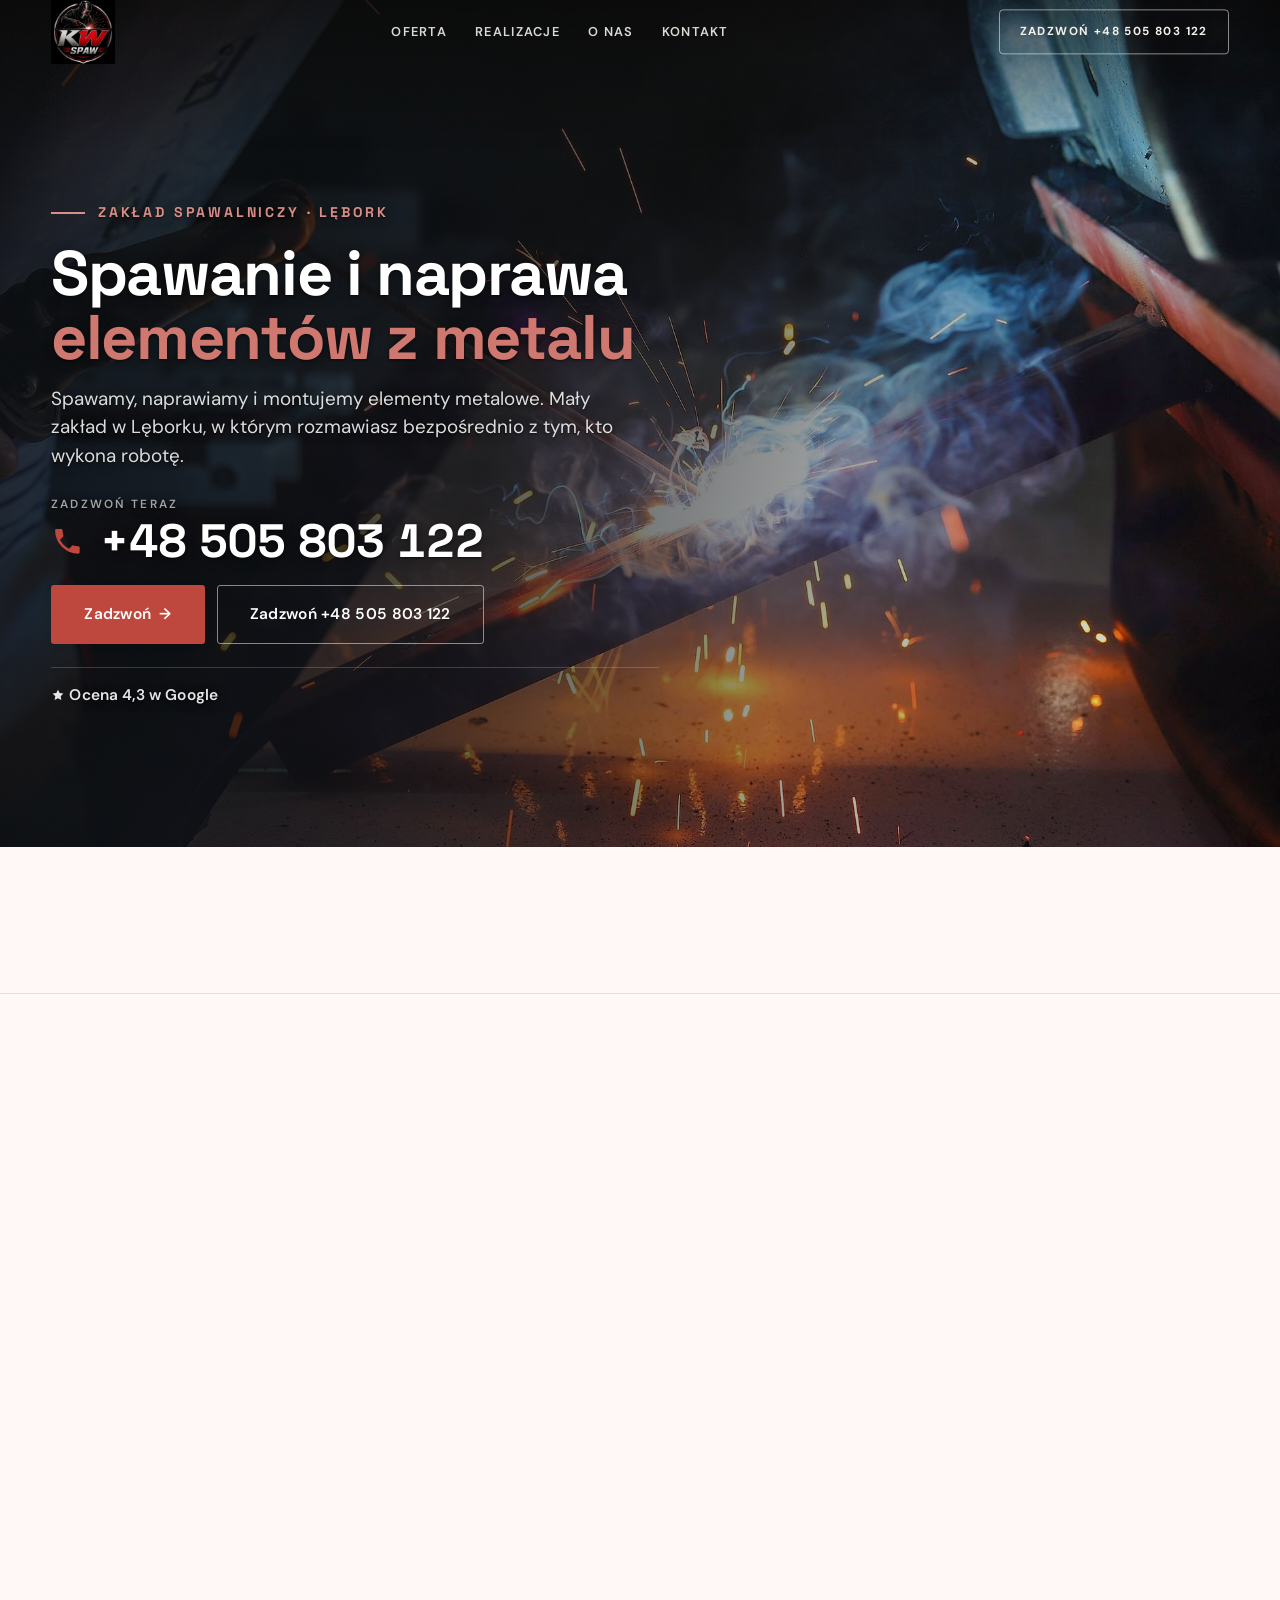
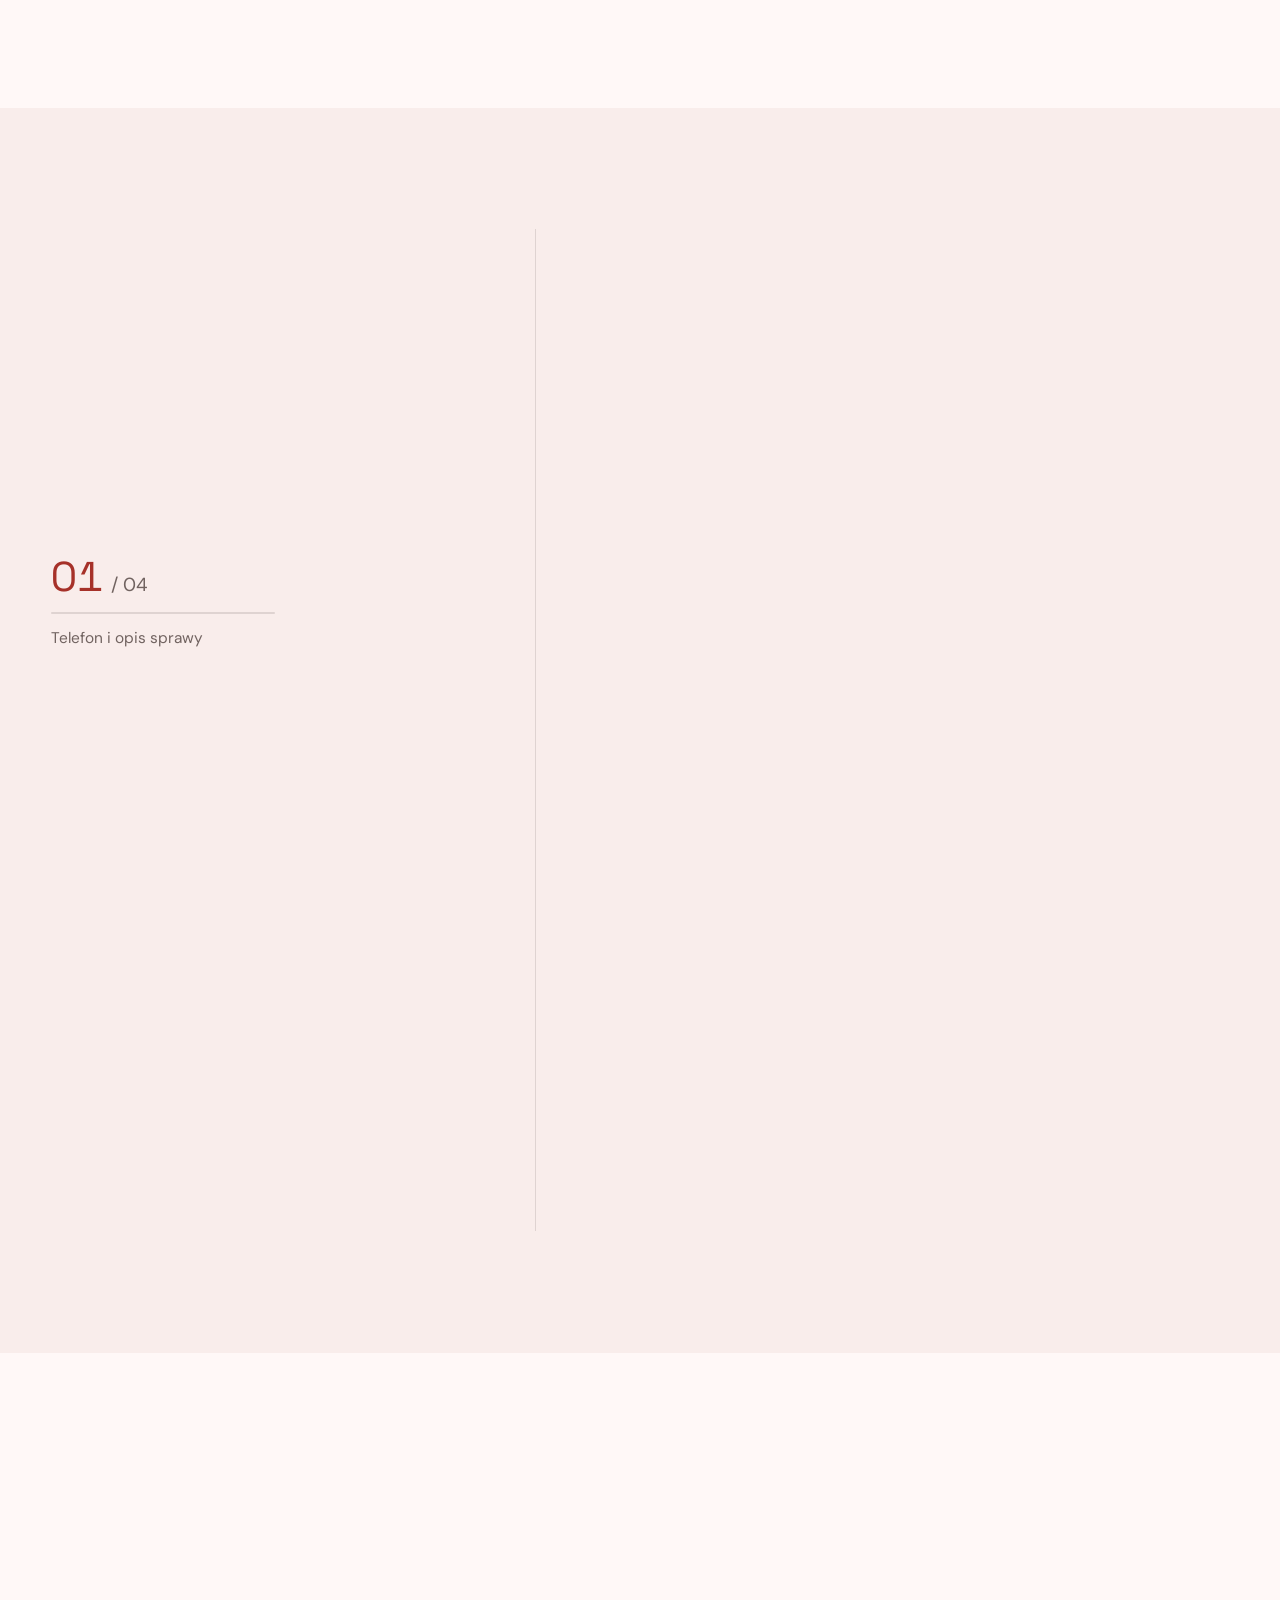
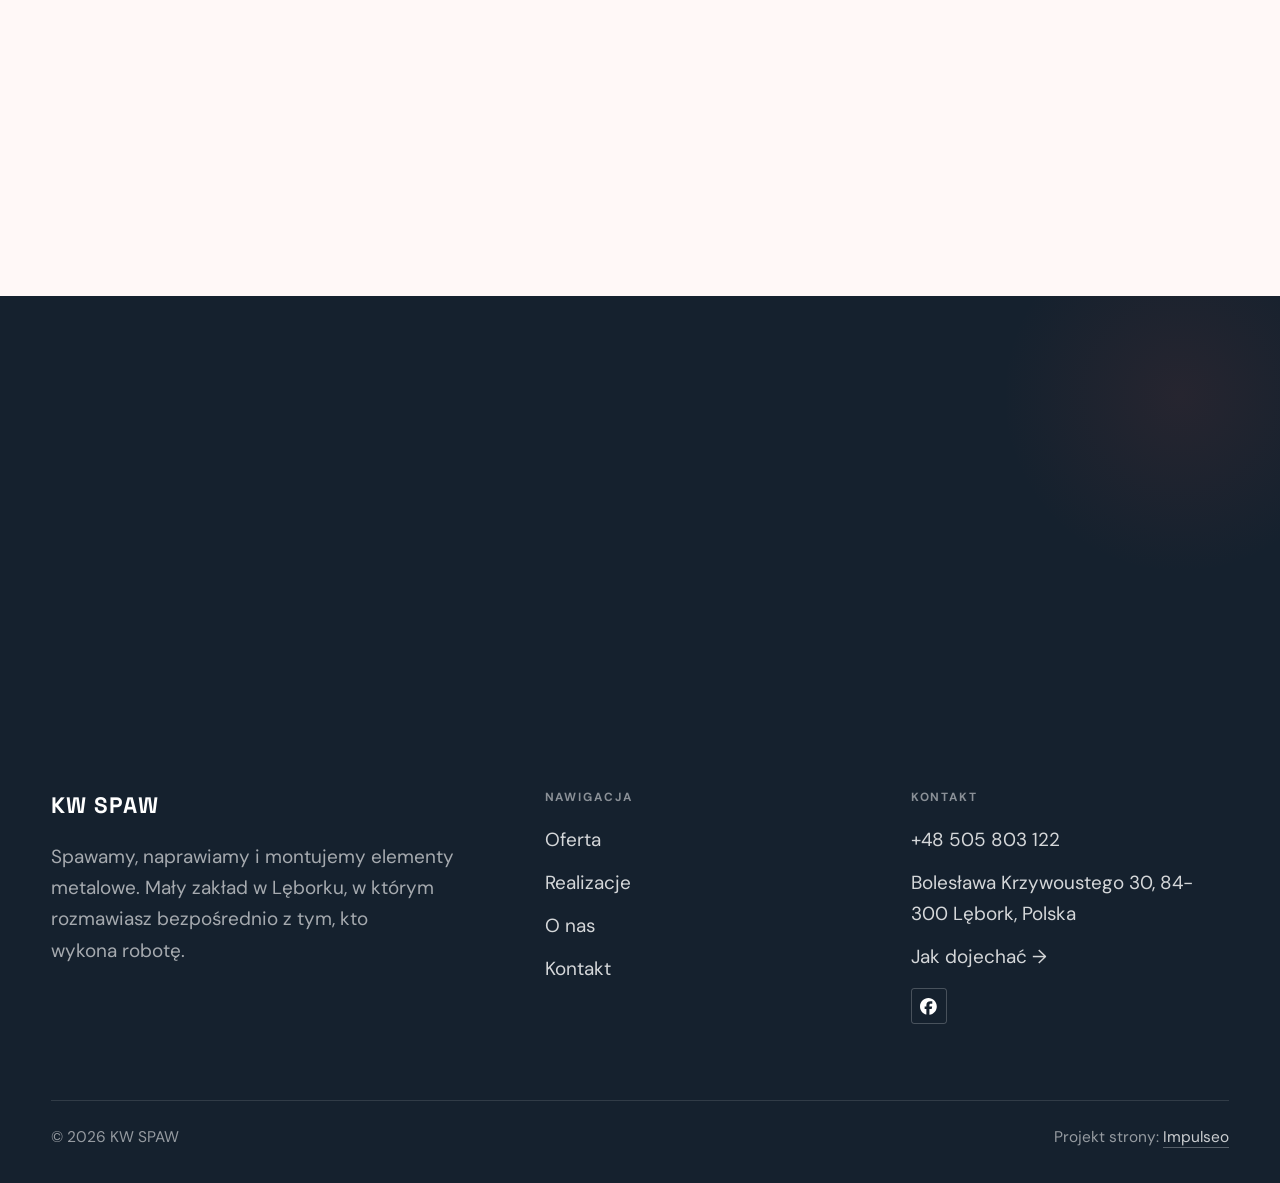
==== index.html @ d1f652b4 "Strona demo: kw-spaw" ====
<!DOCTYPE html>
<html lang="pl">
<head>
<meta charset="UTF-8">
<meta name="viewport" content="width=device-width, initial-scale=1.0">
<title>KW SPAW - Spawanie · Lębork</title>
<meta name="description" content="KW SPAW - zakład spawalniczy w Lęborku: spawanie, montaż i naprawa elementów metalowych. Zadzwoń i opisz, co trzeba zrobić.">
<link rel="canonical" href="https://kris20032.github.io/kw-spaw/">
<meta name="robots" content="noindex, nofollow">
<meta property="og:type" content="website">
<meta property="og:locale" content="pl_PL">
<meta property="og:site_name" content="KW SPAW">
<meta property="og:title" content="KW SPAW - Spawanie · Lębork">
<meta property="og:description" content="KW SPAW - zakład spawalniczy w Lęborku: spawanie, montaż i naprawa elementów metalowych. Zadzwoń i opisz, co trzeba zrobić.">
<meta property="og:url" content="https://kris20032.github.io/kw-spaw/">
<meta property="og:image" content="https://kris20032.github.io/kw-spaw/img/og.jpg">
<meta property="og:image:width" content="1200">
<meta property="og:image:height" content="630">
<meta name="twitter:card" content="summary_large_image">
<script type="application/ld+json">{"@context": "https://schema.org", "@type": "LocalBusiness", "name": "KW SPAW", "url": "https://kris20032.github.io/kw-spaw/", "telephone": "+48505803122", "image": "https://kris20032.github.io/kw-spaw/img/og.jpg", "areaServed": "Lębork", "sameAs": ["https://www.facebook.com/Kwspawlebork/"]}</script>
<link rel="preconnect" href="https://fonts.googleapis.com">
<link rel="preconnect" href="https://fonts.gstatic.com" crossorigin>
<link href="https://fonts.googleapis.com/css2?family=Space+Grotesk:wght@500;600;700&family=DM+Sans:opsz,wght@9..40,400;9..40,500;9..40,600&display=swap" rel="stylesheet">
<link rel="stylesheet" href="assets/styles.css?v=fa740ba2">
</head>
<body>

<header class="nav">
  <div class="wrap nav-inner">
    <a class="brand brand-has-logo" href="index.html"><img class="brand-logo" src="img/logo.jpg" alt="KW SPAW" width="720" height="720" decoding="async"></a>
    <nav class="nav-links">
      <a href="oferta.html">Oferta</a>
      <a href="realizacje.html">Realizacje</a>
      <a href="o-nas.html">O nas</a>
      <a href="kontakt.html">Kontakt</a>
      <a href="tel:+48505803122" class="btn btn-accent">Zadzwoń +48 505 803 122</a>
    </nav>
    <button class="nav-toggle" aria-label="Menu"><span></span><span></span><span></span></button>
  </div>
</header>

<main>
<section class="hero-fach">
  <img class="hf-photo" src="img/hero.jpg" fetchpriority="high" data-rotate="img/g1.jpg|img/g3.jpg" alt="KW SPAW" width="1880" height="1253">
  <div class="hf-panel">
    <div class="hf-inner">
      <span class="hf-kicker">Zakład spawalniczy · Lębork</span>
      <h1 class="hf-title">Spawanie i naprawa <em>elementów z metalu</em></h1>
      <p class="hf-lead">Spawamy, naprawiamy i montujemy elementy metalowe. Mały zakład w Lęborku, w którym rozmawiasz bezpośrednio z tym, kto wykona robotę.</p>
      <a class="hf-phone" href="tel:+48505803122"><span class="hf-phone-lab">Zadzwoń teraz</span><span class="hf-phone-num"><svg class="ico-tel" width="16" height="16" viewBox="0 0 24 24" fill="none" aria-hidden="true"><path d="M6.6 10.8a15.5 15.5 0 0 0 6.6 6.6l2.2-2.2a1 1 0 0 1 1-.24 11.4 11.4 0 0 0 3.6.58 1 1 0 0 1 1 1V20a1 1 0 0 1-1 1A17 17 0 0 1 3 4a1 1 0 0 1 1-1h3.5a1 1 0 0 1 1 1c0 1.25.2 2.46.58 3.6a1 1 0 0 1-.25 1l-2.23 2.2Z" fill="currentColor"/></svg> +48 505 803 122</span></a>
      <div class="hf-actions">
        <a href="kontakt.html" class="btn btn-accent">Zadzwoń <span class="arr">→</span></a>
        <a href="tel:+48505803122" class="btn btn-ghost hf-ghost">Zadzwoń +48 505 803 122</a>
      </div>
      <div class="hf-trust"><svg class="ico-star" width="14" height="14" viewBox="0 0 24 24" style="vertical-align:-2px" aria-hidden="true"><path d="M12 2.8l2.85 5.8 6.4.93-4.63 4.5 1.1 6.37L12 17.4l-5.72 3 1.1-6.37-4.63-4.5 6.4-.93L12 2.8Z" fill="currentColor"/></svg> Ocena 4,3 w Google</div>
    </div>
  </div>
</section>
<section class="opinie-mini" aria-label="Opinie klientów">
  <div class="wrap">
    <div class="om-row">
      <div class="om-item reveal"><blockquote>„Mały zakład spawalniczy to miejsce, w którym wykonuje się spawanie, montaż i naprawę elementów metalowych z…”</blockquote><span class="om-autor">Krzysztof Szozda</span></div>
      <div class="om-item reveal"><blockquote>„Mialam przyjemnosc korzystac z uslug wykonywanych przez Pana Kamila, praca wykonana w dokladnie w umowionym…”</blockquote><span class="om-autor">Nikola B</span></div>
      <div class="om-item reveal"><blockquote>„Rzetelne wykonanie usług w bardzo dobrych cenach .”</blockquote><span class="om-autor">Adam Hebel</span></div>
    </div>
  </div>
</section>
<section class="gateways-band">
  <div class="wrap">
    <div class="gateways">
      <a href="oferta.html" class="gateway reveal"><img src="img/g2.jpg" alt="Spawanie" loading="lazy" width="1600" height="900" decoding="async"><span class="g-ttl">Spawanie</span></a>
      <a href="oferta.html" class="gateway reveal"><img src="img/g4.jpg" alt="Naprawy" loading="lazy" width="1562" height="1028" decoding="async"><span class="g-ttl">Naprawy</span></a>
      <a href="oferta.html" class="gateway reveal"><img src="img/g5.jpg" alt="Bramy i furtki" loading="lazy" width="1600" height="1066" decoding="async"><span class="g-ttl">Bramy i furtki</span></a>
    </div>
  </div>
</section>
<section class="proces proces-os fachowcy">
  <div class="wrap proc-grid">
    <div class="proc-side">
      <div class="head reveal">
        <span class="eyebrow">Jak pracujemy</span>
        <h2>Wiesz, na czym stoisz - na każdym etapie</h2>
        <p>Od pierwszego telefonu do odbioru roboty - krok po kroku.</p>
      </div>
      <div class="proc-count" aria-hidden="true"><span class="pc-cur">01</span><span class="pc-all">/ 04</span></div>
      <div class="proc-bar" aria-hidden="true"><i></i></div>
      <p class="proc-now" aria-hidden="true">Telefon i opis sprawy</p>
    </div>
    <ol class="proces-line">
      <li class="reveal"><span class="pno">01</span><h3>Telefon i opis sprawy</h3><p>Mówisz, co trzeba zrobić, a jeśli możesz, wysyłasz zdjęcie na WhatsAppie.</p></li>
      <li class="reveal"><span class="pno">02</span><h3>Cena i termin</h3><p>Ustalamy zakres, cenę i dzień wykonania.</p></li>
      <li class="reveal"><span class="pno">03</span><h3>Spawanie</h3><p>Robimy pracę w warsztacie albo na miejscu, zależnie od elementu.</p></li>
      <li class="reveal"><span class="pno">04</span><h3>Odbiór</h3><p>Razem oglądamy spoiny i sprawdzamy, czy wszystko trzyma.</p></li>
    </ol>
  </div>
</section>
<section>
  <div class="wrap">
    <div class="head reveal">
      <span class="eyebrow">Realizacje</span>
      <h2>Galeria</h2>
      <p>Kilka ujęć z pracy przy spawaniu i obróbce metalu.</p>
    </div>
    <div class="gallery">
      <div class="tile t-two3 reveal"><img src="img/g6.jpg" alt="KW SPAW" loading="lazy" width="1520" height="966" decoding="async"></div>
      <div class="tile t-third reveal"><img src="img/g7.jpg" alt="KW SPAW" loading="lazy" width="1600" height="1066" decoding="async"></div>
      <div class="tile t-third reveal"><img src="img/g8.jpg" alt="KW SPAW" loading="lazy" width="1600" height="1066" decoding="async"></div>
      <div class="tile t-third reveal"><img src="img/g9.jpg" alt="KW SPAW" loading="lazy" width="1510" height="952" decoding="async"></div>
      <div class="tile t-third reveal"><img src="img/g10.jpg" alt="KW SPAW" loading="lazy" width="1600" height="1066" decoding="async"></div>
    </div>
    <div style="margin-top:var(--space-7)" class="reveal"><a href="realizacje.html" class="btn btn-accent">Pełna galeria <span class="arr">→</span></a></div>
  </div>
</section>
<section class="fach-uslugi">
  <div class="wrap">
    <div class="head reveal">
      <span class="eyebrow">Co robimy</span>
      <h2>Zakres prac</h2>
      <p>Najczęstsze zlecenia. Przy każdym piszę, co wchodzi w zakres.</p>
    </div>
    <ul class="fu-list">
      <li class="fu-row reveal"><div class="fu-name">Spawanie</div><div class="fu-desc">Łączenie i dospawanie elementów stalowych, w warsztacie albo u klienta.</div><a class="fu-cta" href="kontakt.html">Wycena <span class="arr">→</span></a></li>
      <li class="fu-row reveal"><div class="fu-name">Naprawy</div><div class="fu-desc">Pęknięte, ułamane albo zużyte części metalowe, które da się jeszcze uratować.</div><a class="fu-cta" href="kontakt.html">Wycena <span class="arr">→</span></a></li>
      <li class="fu-row reveal"><div class="fu-name">Bramy i furtki</div><div class="fu-desc">Naprawa zawiasów, ram i zamknięć bram oraz furtek.</div><a class="fu-cta" href="kontakt.html">Wycena <span class="arr">→</span></a></li>
      <li class="fu-row reveal"><div class="fu-name">Balustrady i poręcze</div><div class="fu-desc">Spawanie i poprawki balustrad, poręczy i podobnych elementów.</div><a class="fu-cta" href="kontakt.html">Wycena <span class="arr">→</span></a></li>
      <li class="fu-row reveal"><div class="fu-name">Elementy na wymiar</div><div class="fu-desc">Proste konstrukcje i wsporniki wykonane pod konkretne miejsce.</div><a class="fu-cta" href="kontakt.html">Wycena <span class="arr">→</span></a></li>
      <li class="fu-row reveal"><div class="fu-name">Montaż</div><div class="fu-desc">Osadzenie i zamocowanie gotowego elementu tam, gdzie ma pracować.</div><a class="fu-cta" href="kontakt.html">Wycena <span class="arr">→</span></a></li>
    </ul>
    <div style="margin-top:var(--space-7)" class="reveal"><a href="oferta.html" class="btn btn-ghost">Pełna oferta <span class="arr">→</span></a></div>
  </div>
</section>
<section class="stopklatka" aria-hidden="true">
  <div class="stk-bg" style="background-image:url(img/g11.jpg)"></div>
</section>
<section class="opinie">
  <div class="wrap">
    <div class="head center reveal">
      <span class="eyebrow">Opinie</span>
      <h2>Co mówią klienci</h2>
    </div>
    <p class="op-meta reveal"><span class="g-badge"><svg class="gb-ico" viewBox="0 0 24 24" width="18" height="18" aria-hidden="true"><path fill="#4285F4" d="M22.56 12.25c0-.78-.07-1.53-.2-2.25H12v4.26h5.92c-.26 1.37-1.04 2.53-2.21 3.31v2.77h3.57c2.08-1.92 3.28-4.74 3.28-8.09z"/><path fill="#34A853" d="M12 23c2.97 0 5.46-.98 7.28-2.66l-3.57-2.77c-.98.66-2.23 1.06-3.71 1.06-2.86 0-5.29-1.93-6.16-4.53H2.18v2.84C3.99 20.53 7.7 23 12 23z"/><path fill="#FBBC05" d="M5.84 14.09c-.22-.66-.35-1.36-.35-2.09s.13-1.43.35-2.09V7.07H2.18C1.43 8.55 1 10.22 1 12s.43 3.45 1.18 4.93l2.85-2.22.81-.62z"/><path fill="#EA4335" d="M12 5.38c1.62 0 3.06.56 4.21 1.64l3.15-3.15C17.45 2.09 14.97 1 12 1 7.7 1 3.99 3.47 2.18 7.07l3.66 2.84c.87-2.6 3.3-4.53 6.16-4.53z"/></svg><b class="gb-ocena">4,3</b><svg class="gb-stars" viewBox="0 0 90 18" width="74" height="14.8" aria-hidden="true"><g fill="currentColor" opacity=".26"><path transform="translate(0,0)" d="M9 1.6l2.2 4.46 4.92.72-3.56 3.47.84 4.9L9 12.74l-4.4 2.31.84-4.9L1.88 6.68l4.92-.72L9 1.6Z"/><path transform="translate(18,0)" d="M9 1.6l2.2 4.46 4.92.72-3.56 3.47.84 4.9L9 12.74l-4.4 2.31.84-4.9L1.88 6.68l4.92-.72L9 1.6Z"/><path transform="translate(36,0)" d="M9 1.6l2.2 4.46 4.92.72-3.56 3.47.84 4.9L9 12.74l-4.4 2.31.84-4.9L1.88 6.68l4.92-.72L9 1.6Z"/><path transform="translate(54,0)" d="M9 1.6l2.2 4.46 4.92.72-3.56 3.47.84 4.9L9 12.74l-4.4 2.31.84-4.9L1.88 6.68l4.92-.72L9 1.6Z"/><path transform="translate(72,0)" d="M9 1.6l2.2 4.46 4.92.72-3.56 3.47.84 4.9L9 12.74l-4.4 2.31.84-4.9L1.88 6.68l4.92-.72L9 1.6Z"/></g><clipPath id="gs860"><rect x="0" y="0" width="77.4" height="18"/></clipPath><g fill="#FBBC04" clip-path="url(#gs860)"><path transform="translate(0,0)" d="M9 1.6l2.2 4.46 4.92.72-3.56 3.47.84 4.9L9 12.74l-4.4 2.31.84-4.9L1.88 6.68l4.92-.72L9 1.6Z"/><path transform="translate(18,0)" d="M9 1.6l2.2 4.46 4.92.72-3.56 3.47.84 4.9L9 12.74l-4.4 2.31.84-4.9L1.88 6.68l4.92-.72L9 1.6Z"/><path transform="translate(36,0)" d="M9 1.6l2.2 4.46 4.92.72-3.56 3.47.84 4.9L9 12.74l-4.4 2.31.84-4.9L1.88 6.68l4.92-.72L9 1.6Z"/><path transform="translate(54,0)" d="M9 1.6l2.2 4.46 4.92.72-3.56 3.47.84 4.9L9 12.74l-4.4 2.31.84-4.9L1.88 6.68l4.92-.72L9 1.6Z"/><path transform="translate(72,0)" d="M9 1.6l2.2 4.46 4.92.72-3.56 3.47.84 4.9L9 12.74l-4.4 2.31.84-4.9L1.88 6.68l4.92-.72L9 1.6Z"/></g></svg><span class="gb-txt">w Google</span></span></p>
    <p class="op-meta reveal"><a class="op-google" href="https://maps.google.com/?cid=9611286342725829047&amp;g_mp=CiVnb29nbGUubWFwcy5wbGFjZXMudjEuUGxhY2VzLkdldFBsYWNlEAIYBCAA" target="_blank" rel="noopener"><svg class="op-g-ico" viewBox="0 0 24 24" width="17" height="17" aria-hidden="true"><path fill="#4285F4" d="M22.56 12.25c0-.78-.07-1.53-.2-2.25H12v4.26h5.92c-.26 1.37-1.04 2.53-2.21 3.31v2.77h3.57c2.08-1.92 3.28-4.74 3.28-8.09z"/><path fill="#34A853" d="M12 23c2.97 0 5.46-.98 7.28-2.66l-3.57-2.77c-.98.66-2.23 1.06-3.71 1.06-2.86 0-5.29-1.93-6.16-4.53H2.18v2.84C3.99 20.53 7.7 23 12 23z"/><path fill="#FBBC05" d="M5.84 14.09c-.22-.66-.35-1.36-.35-2.09s.13-1.43.35-2.09V7.07H2.18C1.43 8.55 1 10.22 1 12s.43 3.45 1.18 4.93l2.85-2.22.81-.62z"/><path fill="#EA4335" d="M12 5.38c1.62 0 3.06.56 4.21 1.64l3.15-3.15C17.45 2.09 14.97 1 12 1 7.7 1 3.99 3.47 2.18 7.07l3.66 2.84c.87-2.6 3.3-4.53 6.16-4.53z"/></svg><span>Zobacz opinie w Google</span><span class="arr">→</span></a></p>
    <div class="opinie-grid">
      <figure class="op-card reveal"><span class="op-star"><svg class="ico-star" width="14" height="14" viewBox="0 0 24 24" style="vertical-align:-2px" aria-hidden="true"><path d="M12 2.8l2.85 5.8 6.4.93-4.63 4.5 1.1 6.37L12 17.4l-5.72 3 1.1-6.37-4.63-4.5 6.4-.93L12 2.8Z" fill="currentColor"/></svg><svg class="ico-star" width="14" height="14" viewBox="0 0 24 24" style="vertical-align:-2px" aria-hidden="true"><path d="M12 2.8l2.85 5.8 6.4.93-4.63 4.5 1.1 6.37L12 17.4l-5.72 3 1.1-6.37-4.63-4.5 6.4-.93L12 2.8Z" fill="currentColor"/></svg><svg class="ico-star" width="14" height="14" viewBox="0 0 24 24" style="vertical-align:-2px" aria-hidden="true"><path d="M12 2.8l2.85 5.8 6.4.93-4.63 4.5 1.1 6.37L12 17.4l-5.72 3 1.1-6.37-4.63-4.5 6.4-.93L12 2.8Z" fill="currentColor"/></svg><svg class="ico-star" width="14" height="14" viewBox="0 0 24 24" style="vertical-align:-2px" aria-hidden="true"><path d="M12 2.8l2.85 5.8 6.4.93-4.63 4.5 1.1 6.37L12 17.4l-5.72 3 1.1-6.37-4.63-4.5 6.4-.93L12 2.8Z" fill="currentColor"/></svg><svg class="ico-star" width="14" height="14" viewBox="0 0 24 24" style="vertical-align:-2px" aria-hidden="true"><path d="M12 2.8l2.85 5.8 6.4.93-4.63 4.5 1.1 6.37L12 17.4l-5.72 3 1.1-6.37-4.63-4.5 6.4-.93L12 2.8Z" fill="currentColor"/></svg></span><blockquote>Mały zakład spawalniczy to miejsce, w którym wykonuje się spawanie, montaż i naprawę elementów metalowych z dużą dokładnością oraz dbałością o jakość wykonania.</blockquote><span class="op-autor">Krzysztof Szozda</span></figure>
      <figure class="op-card reveal"><span class="op-star"><svg class="ico-star" width="14" height="14" viewBox="0 0 24 24" style="vertical-align:-2px" aria-hidden="true"><path d="M12 2.8l2.85 5.8 6.4.93-4.63 4.5 1.1 6.37L12 17.4l-5.72 3 1.1-6.37-4.63-4.5 6.4-.93L12 2.8Z" fill="currentColor"/></svg><svg class="ico-star" width="14" height="14" viewBox="0 0 24 24" style="vertical-align:-2px" aria-hidden="true"><path d="M12 2.8l2.85 5.8 6.4.93-4.63 4.5 1.1 6.37L12 17.4l-5.72 3 1.1-6.37-4.63-4.5 6.4-.93L12 2.8Z" fill="currentColor"/></svg><svg class="ico-star" width="14" height="14" viewBox="0 0 24 24" style="vertical-align:-2px" aria-hidden="true"><path d="M12 2.8l2.85 5.8 6.4.93-4.63 4.5 1.1 6.37L12 17.4l-5.72 3 1.1-6.37-4.63-4.5 6.4-.93L12 2.8Z" fill="currentColor"/></svg><svg class="ico-star" width="14" height="14" viewBox="0 0 24 24" style="vertical-align:-2px" aria-hidden="true"><path d="M12 2.8l2.85 5.8 6.4.93-4.63 4.5 1.1 6.37L12 17.4l-5.72 3 1.1-6.37-4.63-4.5 6.4-.93L12 2.8Z" fill="currentColor"/></svg><svg class="ico-star" width="14" height="14" viewBox="0 0 24 24" style="vertical-align:-2px" aria-hidden="true"><path d="M12 2.8l2.85 5.8 6.4.93-4.63 4.5 1.1 6.37L12 17.4l-5.72 3 1.1-6.37-4.63-4.5 6.4-.93L12 2.8Z" fill="currentColor"/></svg></span><blockquote>Mialam przyjemnosc korzystac z uslug wykonywanych przez Pana Kamila, praca wykonana w dokladnie w umowionym terminie, z czystym sumieniem-polecam kazdemu :)</blockquote><span class="op-autor">Nikola B</span></figure>
      <figure class="op-card reveal"><span class="op-star"><svg class="ico-star" width="14" height="14" viewBox="0 0 24 24" style="vertical-align:-2px" aria-hidden="true"><path d="M12 2.8l2.85 5.8 6.4.93-4.63 4.5 1.1 6.37L12 17.4l-5.72 3 1.1-6.37-4.63-4.5 6.4-.93L12 2.8Z" fill="currentColor"/></svg><svg class="ico-star" width="14" height="14" viewBox="0 0 24 24" style="vertical-align:-2px" aria-hidden="true"><path d="M12 2.8l2.85 5.8 6.4.93-4.63 4.5 1.1 6.37L12 17.4l-5.72 3 1.1-6.37-4.63-4.5 6.4-.93L12 2.8Z" fill="currentColor"/></svg><svg class="ico-star" width="14" height="14" viewBox="0 0 24 24" style="vertical-align:-2px" aria-hidden="true"><path d="M12 2.8l2.85 5.8 6.4.93-4.63 4.5 1.1 6.37L12 17.4l-5.72 3 1.1-6.37-4.63-4.5 6.4-.93L12 2.8Z" fill="currentColor"/></svg><svg class="ico-star" width="14" height="14" viewBox="0 0 24 24" style="vertical-align:-2px" aria-hidden="true"><path d="M12 2.8l2.85 5.8 6.4.93-4.63 4.5 1.1 6.37L12 17.4l-5.72 3 1.1-6.37-4.63-4.5 6.4-.93L12 2.8Z" fill="currentColor"/></svg><svg class="ico-star" width="14" height="14" viewBox="0 0 24 24" style="vertical-align:-2px" aria-hidden="true"><path d="M12 2.8l2.85 5.8 6.4.93-4.63 4.5 1.1 6.37L12 17.4l-5.72 3 1.1-6.37-4.63-4.5 6.4-.93L12 2.8Z" fill="currentColor"/></svg></span><blockquote>Rzetelne wykonanie usług w bardzo dobrych cenach . Szybka realizacja zleceń</blockquote><span class="op-autor">Adam Hebel</span></figure>
    </div>
  </div>
</section>
<section class="cta">
  <div class="wrap">
    <div class="reveal">
      <span class="eyebrow">Współpraca</span>
      <h2>Potrzebujesz fachowca? Wycenimy za darmo.</h2>
      <p>Jeden telefon i przyjedziemy zobaczyć zakres. Wycena nic nie kosztuje.</p>
    </div>
    <div class="cta-actions reveal">
      <a href="kontakt.html" class="btn btn-light">Zadzwoń <span class="arr">→</span></a>
      <a href="tel:+48505803122" class="btn btn-ghost btn-ghost-cta">+48 505 803 122</a>
    </div>
  </div>
</section>
</main>

<footer>
  <div class="wrap">
    <div class="foot-grid">
      <div class="foot-brand">
        <div class="name">KW SPAW</div>
        <p>Spawamy, naprawiamy i montujemy elementy metalowe. Mały zakład w Lęborku, w którym rozmawiasz bezpośrednio z tym, kto wykona robotę.</p>
      </div>
      <div class="foot-col">
        <h4>Nawigacja</h4>
        <a href="oferta.html">Oferta</a>
        <a href="realizacje.html">Realizacje</a>
        <a href="o-nas.html">O nas</a>
        <a href="kontakt.html">Kontakt</a>
      </div>
      <div class="foot-col">
        <h4>Kontakt</h4>
        <a href="tel:+48505803122">+48 505 803 122</a>
        <p>Bolesława Krzywoustego 30, 84-300 Lębork, Polska</p>
        <a href="https://maps.google.com/?cid=9611286342725829047&g_mp=CiVnb29nbGUubWFwcy5wbGFjZXMudjEuUGxhY2VzLkdldFBsYWNlEAIYBCAA" target="_blank" rel="noopener">Jak dojechać →</a>
      <div class="foot-soc">
        <a class="soc" href="https://www.facebook.com/Kwspawlebork/" target="_blank" rel="noopener" aria-label="Facebook - KW SPAW"><svg viewBox="0 0 24 24" aria-hidden="true" focusable="false"><path d="M9.101 23.691v-7.98H6.627v-3.667h2.474v-1.58c0-4.085 1.848-5.978 5.858-5.978.401 0 .955.042 1.468.103a8.68 8.68 0 0 1 1.141.195v3.325a8.623 8.623 0 0 0-.653-.036 26.805 26.805 0 0 0-.733-.009c-.707 0-1.259.096-1.675.309a1.686 1.686 0 0 0-.679.622c-.258.42-.374.995-.374 1.752v1.297h3.919l-.386 2.103-.287 1.564h-3.246v8.245C19.396 23.238 24 18.179 24 12.044c0-6.627-5.373-12-12-12s-12 5.373-12 12c0 5.628 3.874 10.35 9.101 11.647Z" fill="currentColor"/></svg></a>
      </div>
      </div>
    </div>
    <div class="foot-bot">
      <span>© 2026 KW SPAW</span>
      <span>Projekt strony: <a class="foot-credit" href="https://impulseo.pl" target="_blank" rel="noopener">Impulseo</a></span>
    </div>
  </div>
</footer>
<div class="sticky-call"><a class="sc-call" href="tel:+48505803122"><svg class="ico-tel" width="16" height="16" viewBox="0 0 24 24" fill="none" aria-hidden="true"><path d="M6.6 10.8a15.5 15.5 0 0 0 6.6 6.6l2.2-2.2a1 1 0 0 1 1-.24 11.4 11.4 0 0 0 3.6.58 1 1 0 0 1 1 1V20a1 1 0 0 1-1 1A17 17 0 0 1 3 4a1 1 0 0 1 1-1h3.5a1 1 0 0 1 1 1c0 1.25.2 2.46.58 3.6a1 1 0 0 1-.25 1l-2.23 2.2Z" fill="currentColor"/></svg> Zadzwoń</a><a class="sc-quote" href="kontakt.html">Zadzwoń</a></div>
<div class="demo-wazne" data-do="2026-11-25" data-cykl="3" hidden><svg class="dw-ico" width="13" height="13" viewBox="0 0 24 24" fill="none" aria-hidden="true"><circle cx="12" cy="12" r="8.6" stroke="currentColor" stroke-width="1.8"/><path d="M12 7.2V12l3.3 2" stroke="currentColor" stroke-width="1.8" stroke-linecap="round"/></svg><span class="dw-txt"></span></div>

<script src="assets/main.js"></script>
</body>
</html>
---- assets/styles.css ----
/* ============================================================
   STOLBASZ — premium, architektoniczny B2B fit-out
   Jasna paleta, zero brązu. System wg premium-web-craft.
   Projekt strony: Impulseo (impulseo.pl)
   ============================================================ */

:root{
  /* PALETA — jasna, architektoniczna, chłodna */
  --paper:#F4F6F8;          /* główne tło */
  --paper-2:#E7EBEF;        /* sekcje alternatywne (chłodny jasny szary) */
  --paper-3:#E7EBEF;        /* delikatne wypełnienia */
  --ink:#15212E;            /* tekst główny — chłodny grafit */
  --ink-soft:#243443;       /* nagłówki drugorzędne */
  --muted:#6B7785;          /* tekst poboczny */
  --line:rgba(21,33,46,.12);/* hairline */
  --accent:#E8A317;         /* stonowany petrol-slate — jedyny akcent */
  --accent-d:#C9870C;
  --accent-soft:rgba(232,163,23,.10);
  --dark:#15212E;           /* sekcje ciemne (stopka/CTA) */

  /* HOVER ZDJĘĆ — JEDEN standard dla całego silnika (decyzja K. 04.08.2026, artefakt z wariantami).
     AKTUALNE (K.+Szymon 09.08.2026, wybór z artefaktu 6 wariantów): zoom 1.05 przy 1.4s -
     przy tak długim czasie mocniejszy kadr NIE skacze, tylko „oddycha". Poprzedni standard
     (1.02 / .55s z 04.08) odbierany jako dynamiczny i szybki.
     Spoczynek lekko przygaszony, ale TYLKO tam, gdzie jest mysz (@media hover:hover) —
     na telefonie zdjęcia zostają w pełnej jasności. */
  --img-zoom:1.05;                   /* K.+Szymon 09.08: wariant F z artefaktu porównawczego */
  --img-rest:brightness(.95) saturate(.99);
  --img-hot:brightness(1.06) saturate(1.05);
  --img-dur:1.4s;                    /* K.+Szymon 09.08 (wariant F): powoli = elegancko */
  --img-ease:cubic-bezier(.16,.84,.44,1);  /* miękki ogon, efekt „oddychania" */

  /* ODSTĘPY — skala 4/8 */
  --space-1:4px; --space-2:8px; --space-3:12px; --space-4:16px; --space-5:24px;
  --space-6:32px; --space-7:48px; --space-8:64px; --space-9:96px; --space-10:128px;

  /* TYPOGRAFIA — fluid clamp() (skala podbita 16.07.2026: większe, czytelniejsze litery — uwaga Adama) */
  --text-sm:clamp(.9rem,.87rem + .12vw,1rem);
  --text-base:clamp(1.08rem,1.04rem + .18vw,1.2rem);
  --text-lg:clamp(1.24rem,1.15rem + .34vw,1.44rem);
  --text-h3:clamp(1.34rem,1.22rem + .55vw,1.66rem);
  --text-h2:clamp(2.1rem,1.66rem + 2.1vw,3.1rem);
  --text-h1:clamp(2.9rem,2.1rem + 4vw,5.1rem);

  /* PROMIENIE — architektoniczne, raczej ostre */
  --r-sm:3px; --r-md:6px; --r-lg:10px;

  /* RUCH */
  --ease:cubic-bezier(.25,.46,.45,.94); --dur:.24s;

  /* CIENIE — miękkie, warstwowe */
  --sh-sm:0 1px 2px rgba(16,24,32,.04), 0 2px 8px rgba(16,24,32,.05);
  --sh-md:0 2px 6px rgba(16,24,32,.05), 0 12px 28px -8px rgba(16,24,32,.12);
  --sh-lg:0 6px 14px rgba(16,24,32,.07), 0 26px 56px -18px rgba(16,24,32,.22);

  --hairline:1px solid var(--line);

  --font-display:'Space Grotesk','Inter',sans-serif;
  --font-body:'DM Sans','Inter',sans-serif;
}

*{box-sizing:border-box;margin:0;padding:0}
html{scroll-behavior:smooth}
body{
  font-family:var(--font-body);
  font-size:var(--text-base);
  line-height:1.65;
  color:var(--ink);
  background:var(--paper);
  -webkit-font-smoothing:antialiased;
  text-rendering:optimizeLegibility;
}
img{max-width:100%;height:auto;display:block}  /* height:auto = width/height z atrybutów trzyma proporcje (TOP#12) */
a{color:inherit;text-decoration:none}

.wrap{width:min(92%,1180px);margin-inline:auto}
section{padding-block:clamp(52px,6.5vw,96px)}

h1,h2,h3{font-family:var(--font-display);font-weight:700;line-height:1.08;letter-spacing:-.02em;color:var(--ink)}
h1{font-size:var(--text-h1);letter-spacing:-.035em}
h2{font-size:var(--text-h2);letter-spacing:-.025em}
h3{font-size:var(--text-h3)}
/* MIARA — długość wiersza. WCAG 2.2 SC 1.4.8: max 80 znaków; Butterick: 45–90.
   68ch daje realnie 72–78 znaków polskiego tekstu, czyli z zapasem pod granicą.
   Wcześniej limit miał TYLKO <p> — <li>, <blockquote> i <dd> nie miały żadnego,
   i to jedyny powód, dla którego 23 bloki na dwóch oddanych stronach jadą po
   83–106 znaków w wierszu (pomiar 07.08.2026, bramka `miara`).
   ⚠️ Listy i definicje ograniczamy TYLKO bez klasy: `ul`/`ol` z klasą to u nas
   układ (siatki kafli, menu), a nie tekst ciągły — tam miarę wyznacza układ. */
/* 60ch, nie 68ch (K. 10.08): po zmianie fontów na węższe kroje (DM Sans i spółka)
   w 68ch mieściło się ~90 znaków - bramka pikselowa słusznie zgłaszała przekroczenie
   granicy 80. Pomiar na żywej przeglądarce: 60ch = 90 znaków, 53ch = ~78 znaków, czyli normę WCAG 1.4.8. */
:root{ --miara:53ch }
p{max-width:min(100%,var(--miara))}
blockquote,
ul:not([class])>li, ol:not([class])>li,
dl:not([class])>dd{max-width:min(100%,var(--miara))}

/* ⚠️ Świadomie BEZ wyjątku `.tile p,.card p,.svc p{max-width:none}`, choć nasuwa się sam:
   te akapity BYŁY już ograniczone (stare `p{max-width:65ch}`), więc „wyjątek" nie odblokowałby
   niczego nowego — tylko ROZLUŹNIŁ stan sprzed zmiany na wszystkich demach naraz.
   `figcaption` żadna z reguł wyżej nie dotyczy, więc też nie potrzebuje zwolnienia. */

/* ŁAMANIE. `balance` wyrównuje długości wierszy w nagłówku, `pretty` pilnuje ostatniego
   wiersza akapitu, żeby nie został w nim jeden wyraz. Obsługiwane od Chrome 117 /
   Safari 17.5; starsze przeglądarki po prostu ignorują tę własność.
   `text-wrap:pretty` nie występowało dotąd ANI RAZ w silniku ani w repo klientów. */
h1,h2,h3,.lead,.lede{text-wrap:balance}
p,li,blockquote,dd{text-wrap:pretty}

.eyebrow{
  font-family:var(--font-body);
  font-size:var(--text-sm);
  font-weight:600;
  letter-spacing:.18em;
  text-transform:uppercase;
  color:var(--accent);
  display:inline-flex;align-items:center;gap:var(--space-3);
}
/* flex:none + margin-top = kreska trzyma się PIERWSZEJ linii. Wcześniej align-items:center
   centrowało ją względem całego bloku i przy zawinięciu (długi kicker typu
   „…WNĘTRZ · LESZNO · OD 2019") druga linia lądowała z brzydkim wcięciem. */
.eyebrow{align-items:flex-start}
.eyebrow>*,.eyebrow{text-wrap:balance}   /* dlugi kicker lamal sie na sierote typu samo „2019" w drugiej linii */
.eyebrow::before{content:"";width:28px;height:1px;background:var(--accent);display:inline-block;flex:none;margin-top:.62em}

.muted{color:var(--muted)}
.lead{font-size:var(--text-lg);line-height:1.55;color:var(--ink-soft);max-width:50ch}

/* ---------- BUTTONS ---------- */
.btn{
  display:inline-flex;align-items:center;gap:var(--space-2);
  font-weight:600;font-size:var(--text-sm);letter-spacing:.02em;
  padding:var(--space-4) var(--space-6);
  border-radius:var(--r-sm);
  transition:transform var(--dur) var(--ease),box-shadow var(--dur) var(--ease),background var(--dur) var(--ease);
  cursor:pointer;border:1px solid transparent;
}
.btn-accent{background:var(--accent);color:#fff;box-shadow:var(--sh-sm)}
.btn-accent:hover{background:var(--accent-d);transform:translateY(-2px);box-shadow:var(--sh-md)}
.btn-accent:active{transform:translateY(0);box-shadow:var(--sh-sm)}
.btn-ghost{background:transparent;color:var(--ink);border-color:var(--line)}
.btn-ghost:hover{border-color:var(--accent);color:var(--accent);transform:translateY(-2px)}
.btn-light{background:#fff;color:var(--ink);box-shadow:var(--sh-sm)}
.btn-light:hover{transform:translateY(-2px);box-shadow:var(--sh-md)}
.btn .arr{transition:transform var(--dur) var(--ease)}
.btn:hover .arr{transform:translateX(4px)}

/* ---------- NAV ---------- */
.nav{
  position:sticky;top:0;z-index:50;
  background:color-mix(in srgb,var(--paper) 88%,transparent);
  backdrop-filter:saturate(140%) blur(10px);
  border-bottom:var(--hairline);
}
.nav-inner{display:flex;align-items:center;justify-content:space-between;gap:var(--space-5);height:72px}
/* ANTY-NACHODZENIE (K. 05.08.2026): długa nazwa firmy + przycisk z pełnym numerem nie mieściły się w pasku
   i flex ściskał linki PONIŻEJ ich treści - "Kontakt" wchodził na ramkę "Zadzwoń +48 ...". Teraz ustępuje
   nazwa marki (skrót wielokropkiem), a menu i przycisk nigdy się nie kurczą ani nie zachodzą na siebie. */
.brand{display:flex;flex-direction:column;line-height:1;min-width:0;flex:0 1 auto}
.brand .name{font-family:var(--font-display);font-weight:800;font-size:1.35rem;letter-spacing:.04em;white-space:nowrap;overflow:hidden;text-overflow:ellipsis}
.brand .sub{font-size:.62rem;letter-spacing:.34em;text-transform:uppercase;color:var(--muted);margin-top:5px;white-space:nowrap;overflow:hidden;text-overflow:ellipsis}
.nav-links{display:flex;align-items:center;gap:var(--space-6);flex:0 0 auto}
.nav-links a{font-size:var(--text-sm);font-weight:500;color:var(--ink-soft);position:relative;padding-block:4px;white-space:nowrap;transition:color var(--dur) var(--ease)}
.nav-links a::after{content:"";position:absolute;left:0;bottom:0;width:0;height:1.5px;background:var(--accent);transition:width var(--dur) var(--ease)}
.nav-links a:hover,.nav-links a.active{color:var(--ink)}
.nav-links a:hover::after,.nav-links a.active::after{width:100%}
.nav-links .btn{padding:var(--space-2) var(--space-5)}
/* przyciski w nav: właściwy kolor (przebij .nav-links a) + bez podkreślenia */
.nav-links a.btn-accent{color:#fff}
.nav-links a.btn-ghost,.nav-links a.btn-light{color:var(--ink)}
/* CTA w pasku: NIE podkreślenie spod linków menu, ale ten sam przelatujący błysk,
   co na wszystkich innych przyciskach (zgłoszenie K. 13.08.2026 - „na hero jest efekt
   światła przechodzącego przez przycisk, na navbarze go nie ma, a mają być identyczne").
   Reguła `.nav-links a::after` jest silniejsza od `.btn::after`, więc trzeba jej
   geometrię wyzerować i wpisać połysk z nazwy - samo `display:none` gasiło efekt. */
.nav-links a.btn::after{
  display:block;content:"";position:absolute;inset:0;z-index:-1;pointer-events:none;
  width:auto;height:auto;border-radius:inherit;   /* kasuje geometrię podkreślenia (width:0;height:1.5px) */
  background:linear-gradient(100deg,transparent 32%,rgba(255,255,255,.20) 50%,transparent 68%);
  translate:-120% 0}
@media (prefers-reduced-motion:no-preference){
  .nav-links a.btn:hover::after{translate:120% 0;transition:translate .75s var(--mt-ease,cubic-bezier(.16,.84,.44,1))}
}
.nav-toggle{display:none;background:none;border:none;cursor:pointer;flex-direction:column;gap:5px;padding:8px}
.nav-toggle span{width:24px;height:2px;background:var(--ink);transition:var(--dur)}
/* Ciasny zakres MIĘDZY menu mobilnym a pełnym pulpitem: zbijamy odstępy i nazwę marki,
   żeby wszystko zmieściło się naturalnie, zanim w ogóle dojdzie do skracania wielokropkiem. */
@media(max-width:1280px) and (min-width:921px){
  .nav-links{gap:var(--space-4)}
  .nav-links .btn{padding:var(--space-2) var(--space-4)}
  .brand .name{font-size:1.15rem}
}

/* ---------- HERO (split) ---------- */
.hero{position:relative;overflow:hidden;border-bottom:var(--hairline)}
.hero-grid{display:grid;grid-template-columns:1.05fr .95fr;gap:clamp(24px,4vw,60px);align-items:center;
  padding-block:clamp(36px,4.5vw,64px)}
.hero-copy .eyebrow{margin-bottom:var(--space-5)}
.hero-copy h1{margin-bottom:var(--space-5)}
.hero-copy .lead{margin-bottom:var(--space-7)}
.hero-actions{display:flex;flex-wrap:wrap;gap:var(--space-4)}
.hero-art{position:relative;aspect-ratio:4/3;border-radius:var(--r-lg);overflow:hidden;box-shadow:var(--sh-lg)}
.hero-art img{width:100%;height:100%;object-fit:cover}
.hero-art::after{content:"";position:absolute;inset:0;background:linear-gradient(180deg,transparent 55%,rgba(18,24,28,.28))}
.hero-badge{position:absolute;left:var(--space-5);bottom:var(--space-5);z-index:2;
  background:rgba(252,252,251,.94);backdrop-filter:blur(4px);
  border-radius:var(--r-md);padding:var(--space-4) var(--space-5);box-shadow:var(--sh-md);max-width:78%}
.hero-badge strong{display:block;font-family:var(--font-display);font-size:1rem;letter-spacing:-.01em}
.hero-badge span{font-size:var(--text-sm);color:var(--muted)}

/* ---------- HERO duży / kinowy (strona główna) ---------- */
.hero-cine{position:relative;min-height:clamp(560px,82vh,840px);min-height:clamp(560px,82svh,840px);display:flex;align-items:center;overflow:hidden;border-bottom:var(--hairline)}
.hero-cine>img{position:absolute;inset:0;width:100%;height:100%;object-fit:cover;z-index:0}
.hero-cine::after{content:"";position:absolute;inset:0;z-index:1;
  background:linear-gradient(95deg,rgba(13,18,23,.86) 0%,rgba(13,18,23,.64) 32%,rgba(13,18,23,.24) 62%,rgba(13,18,23,.04) 100%)}
.hero-cine .wrap{position:relative;z-index:2;padding-block:var(--space-8)}
.hero-cine .hero-copy{max-width:660px}
.hero-cine .eyebrow{color:#fff;margin-bottom:var(--space-5)}
.hero-cine .eyebrow::before{background:#fff}
.hero-cine h1{color:#fff;margin-bottom:var(--space-5);font-size:clamp(2.9rem,2rem + 4.4vw,5.2rem);text-wrap:balance}
.hero-cine .lead{color:rgba(255,255,255,.92);max-width:48ch;margin-bottom:var(--space-7)}
.hero-cine .hero-actions{display:flex;flex-wrap:wrap;gap:var(--space-4)}
/* NISKIE OKNO (laptop z dokiem i paskami przeglądarki ma ~700-780 px wysokości widoku):
   H1 do 5.2rem + długi lead nie mieściły się i przyciski wypadały POD krawędź ekranu -
   klient widział stronę bez ani jednego CTA. Skalujemy w dół, zamiast przycinać treść. */
@media(min-width:821px) and (max-height:820px){
  .hero-cine{min-height:clamp(520px,94svh,780px)}
  .hero-cine .wrap{padding-block:var(--space-6)}
  .hero-cine h1{font-size:clamp(2.2rem,1.5rem + 2.6vw,3.6rem);margin-bottom:var(--space-4)}
  .hero-cine .eyebrow{margin-bottom:var(--space-4)}
  .hero-cine .lead{margin-bottom:var(--space-5);max-width:44ch}
}
@media(max-width:680px){
  .hero-cine{min-height:clamp(520px,76vh,640px);min-height:clamp(520px,76svh,640px);align-items:flex-end}
  .hero-cine::after{background:linear-gradient(0deg,rgba(13,18,23,.9) 6%,rgba(13,18,23,.45) 55%,rgba(13,18,23,.25) 100%)}
  .hero-cine .wrap{padding-bottom:var(--space-9)}
  /* TELEFON (~90% oglądających): lead potrafił zająć 8 linii i zepchnąć CTA poza pierwszy ekran.
     Zwężamy interlinię i skalę - treści nie ucinamy, bo to ona sprzedaje. */
  .hero-cine .lead{font-size:.98rem;line-height:1.5;margin-bottom:var(--space-5)}
  .hero-cine .eyebrow{font-size:.72rem;letter-spacing:.13em;margin-bottom:var(--space-4)}
  .hero-cine .eyebrow::before{width:20px}
  .hero-cine h1{margin-bottom:var(--space-4)}
}

/* full-bleed hero variant (podstrony) */
.pagehead{position:relative;min-height:46vh;min-height:46svh;display:flex;align-items:flex-end;overflow:hidden;border-bottom:var(--hairline)}
.pagehead img{position:absolute;inset:0;width:100%;height:100%;object-fit:cover}
/* 10.08.2026 (decyzja K.): mocniejsze przyciemnienie + cień pod tekstem. Bramka mierzyła na
   nagłówkach podstron 3,38-3,43:1 przy wymaganych 4,5 — jasne zdjęcie (hala, śnieg, niebo)
   podchodziło pod biały tekst. Zdjęcia klientów są różne, więc kontrast musi dawać WARSTWA,
   a nie szczęśliwy dobór kadru. */
.pagehead::after{content:"";position:absolute;inset:0;background:linear-gradient(180deg,rgba(18,24,28,.40),rgba(18,24,28,.76))}
.pagehead .wrap{position:relative;z-index:2;padding-block:var(--space-9);color:#fff}
.pagehead h1{color:#fff;max-width:18ch;text-shadow:0 2px 16px rgba(0,0,0,.55)}
.pagehead .eyebrow{color:#fff}
.pagehead .eyebrow::before{background:#fff}
.pagehead p{color:rgba(255,255,255,.92);margin-top:var(--space-4);max-width:54ch;text-shadow:0 1px 12px rgba(0,0,0,.5)}

/* ---------- STRIP (pasek skrótów / liczby) ---------- */
.strip{background:var(--dark);color:#fff}
/* PASEK HASEŁ — standard 04.08.2026 (decyzja K.): 5 haseł w JEDNYM rzędzie, tekst WYŚRODKOWANY,
   węższe marginesy boczne niż reszta strony (pasek ma iść szerzej), równe wysokości kolumn. */
.strip .wrap{width:min(96%,1440px);display:grid;grid-template-columns:repeat(5,1fr);
  gap:var(--space-5);padding-block:var(--space-7);align-items:stretch}
.strip .item .k{font-family:var(--font-display);font-size:clamp(1.05rem,.82rem + .85vw,1.55rem);
  font-weight:800;letter-spacing:-.02em;color:#fff;line-height:1.18;text-wrap:balance}
.strip .item .v{font-size:var(--text-sm);color:rgba(255,255,255,.66);margin-top:var(--space-2);line-height:1.4}
.strip .item{border-left:2px solid var(--accent);padding-inline:var(--space-4);
  text-align:center;display:flex;flex-direction:column;justify-content:center}
/* liczba kolumn = liczba haseł, żeby ostatnie nie zostawało samo w drugim rzędzie.
   Klasę n-N nadaje multipage.py; domyślnie (bez klasy) pasek jest 5-kolumnowy. */
.strip.n-2 .wrap{grid-template-columns:repeat(2,1fr)}
.strip.n-3 .wrap{grid-template-columns:repeat(3,1fr)}
.strip.n-4 .wrap{grid-template-columns:repeat(4,1fr);gap:var(--space-6)}
.strip.n-4 .item .k{font-size:clamp(1.3rem,1rem + 1.1vw,2rem)}
.strip.n-6 .wrap{grid-template-columns:repeat(6,1fr);gap:var(--space-4)}
.strip.n-6 .item .k{font-size:clamp(.98rem,.8rem + .7vw,1.35rem)}
/* równe łamanie: zamiast "długa linia + jedno słowo" obie linie zbliżonej długości */
.strip .item .k{text-wrap:balance}

/* ---------- SECTION HEAD ---------- */
.head{max-width:48rem;margin-bottom:var(--space-8)}
.head.center{margin-inline:auto;text-align:center}
.head .eyebrow{margin-bottom:var(--space-4)}
.head h2{margin-bottom:var(--space-4)}
.head p{color:var(--muted);font-size:var(--text-lg);line-height:1.55}
.head.center p{margin-inline:auto}

/* ---------- INTRO SPLIT ---------- */
.split{display:grid;grid-template-columns:.92fr 1.08fr;gap:clamp(28px,5vw,80px);align-items:center}
.split.rev{grid-template-columns:1.08fr .92fr}
.split.rev .split-art{order:-1}
.split-art{position:relative;aspect-ratio:5/4;border-radius:var(--r-lg);overflow:hidden;box-shadow:var(--sh-lg)}
.split-art img{width:100%;height:100%;object-fit:cover}
.split-copy h2{margin-bottom:var(--space-5)}
.split-copy p+p{margin-top:var(--space-4)}
.split-copy .btn{margin-top:var(--space-6)}

/* ---------- SERVICES (zakres) ---------- */
.svc-grid{display:grid;grid-template-columns:repeat(auto-fit,minmax(280px,1fr));gap:var(--space-5)}
.svc{background:#fff;border:var(--hairline);border-radius:var(--r-md);padding:var(--space-7) var(--space-6);
  transition:transform var(--dur) var(--ease),box-shadow var(--dur) var(--ease),border-color var(--dur) var(--ease);
  position:relative;overflow:hidden}
.svc::before{content:"";position:absolute;left:0;top:0;width:3px;height:0;background:var(--accent);transition:height var(--dur) var(--ease)}
.svc:hover{transform:translateY(-4px);box-shadow:var(--sh-md);border-color:transparent}
.svc:hover::before{height:100%}
.svc .ic{font-family:var(--font-display);font-size:.8rem;font-weight:700;letter-spacing:.12em;color:var(--accent);margin-bottom:var(--space-4)}
.svc h3{margin-bottom:var(--space-3);font-size:1.22rem}
.svc p{color:var(--muted);font-size:var(--text-base);line-height:1.6}

/* big detailed service rows */
.svc-row{display:grid;grid-template-columns:.8fr 1.2fr;gap:clamp(20px,4vw,60px);align-items:center;padding-block:var(--space-8)}
.svc-row+.svc-row{border-top:var(--hairline)}
.svc-row.rev{grid-template-columns:1.2fr .8fr}
/* Naprzemienny układ wierszy oferty: co drugi wiersz ma zdjęcie po PRAWEJ.
   Było `order:-1` — martwy kod, bo zdjęcie i tak jest pierwszym dzieckiem w HTML,
   więc wszystkie wiersze wyglądały identycznie (zdjęcie zawsze z lewej), a `rev`
   zmieniało tylko szerokość kolumn. Znalezione 29.07.2026 przy różnicowaniu kierunków
   animacji (pomiar pozycji: art.mid 390/502 przy row.mid 756 — zawsze lewa strona). */
.svc-row.rev .svc-row-art{order:2}
.svc-row-art{aspect-ratio:4/3;border-radius:var(--r-md);overflow:hidden;box-shadow:var(--sh-md)}
.svc-row-art img{width:100%;height:100%;object-fit:cover}
.svc-row h3{font-size:1.5rem;margin-bottom:var(--space-4)}
.svc-row .num{font-family:var(--font-display);font-size:.85rem;font-weight:700;letter-spacing:.14em;color:var(--accent);display:block;margin-bottom:var(--space-3)}
.svc-row ul{list-style:none;margin-top:var(--space-4);display:flex;flex-direction:column;gap:var(--space-2)}
.svc-row li{position:relative;padding-left:var(--space-5);color:var(--muted);font-size:var(--text-base)}
.svc-row li::before{content:"";position:absolute;left:0;top:.62em;width:8px;height:1px;background:var(--accent)}

/* ---------- GALLERY (realizacje) ---------- */
.gallery{display:grid;grid-template-columns:repeat(12,1fr);gap:var(--space-4);grid-auto-rows:200px}
/* GALERIA MASONRY — pionowe zdjęcia (portrety beauty/wellness) bez przycinania: kolumny, height auto */
.gallery-masonry{column-count:3;column-gap:var(--space-4)}
@media(max-width:900px){.gallery-masonry{column-count:2}}
@media(max-width:560px){.gallery-masonry{column-count:1}}
.gallery-masonry .m-tile{break-inside:avoid;margin:0 0 var(--space-4);padding:0;position:relative;overflow:hidden;border-radius:var(--r-md);border:1px solid var(--line)}
.gallery-masonry .m-tile img{width:100%;height:auto;display:block}
.gallery-masonry .m-tile .cap{position:absolute;left:0;right:0;bottom:0;padding:var(--space-4);color:#fff;background:linear-gradient(0deg,rgba(0,0,0,.55),transparent);font-size:var(--text-sm)}
.gallery-masonry .m-tile .cap small{display:block;font-weight:400;opacity:.78;letter-spacing:.04em;text-transform:uppercase;font-size:.66rem;margin-top:3px}
.tile{position:relative;overflow:hidden;border-radius:var(--r-md);box-shadow:var(--sh-sm);
  transition:transform var(--dur) var(--ease),box-shadow var(--dur) var(--ease)}
.tile img{width:100%;height:100%;object-fit:cover;
  transition:transform var(--img-dur) var(--img-ease),filter var(--img-dur) var(--img-ease)}
.tile:hover{box-shadow:var(--sh-md)}
.tile .cap{position:absolute;left:0;right:0;bottom:0;padding:var(--space-5) var(--space-4) var(--space-4);
  /* mocniejszy spad + cien pod tekstem: na JASNYCH zdjeciach klienta (biale fronty, sciany)
     slaby gradient dawal kontrast ~1.5:1 zamiast wymaganych 3.6:1 (bramka wygladu, 10.08.2026) */
  background:linear-gradient(transparent 10%,rgba(18,24,28,.55) 40%,rgba(18,24,28,.88) 68%,rgba(18,24,28,.99));color:#fff;
  text-shadow:0 1px 2px rgba(0,0,0,.85),0 2px 10px rgba(0,0,0,.55);
  font-size:var(--text-sm);font-weight:600;letter-spacing:.01em;
  opacity:0;transform:translateY(8px);transition:var(--dur) var(--ease)}
.tile:hover .cap{opacity:1;transform:translateY(0)}
.tile .cap small{display:block;font-weight:400;opacity:.78;letter-spacing:.04em;text-transform:uppercase;font-size:.66rem;margin-top:3px}
/* bento spans */
.t-wide{grid-column:span 6}
.t-tall{grid-column:span 6;grid-row:span 2}
.t-std{grid-column:span 6}
.t-third{grid-column:span 4}
.t-two3{grid-column:span 8}

/* ---------- TRUST / WIARYGODNOŚĆ ---------- */
.trust{background:var(--paper-2)}
.trust-grid{display:grid;grid-template-columns:repeat(auto-fit,minmax(240px,1fr));gap:var(--space-5);margin-top:var(--space-7)}
.trust-card{background:#fff;border-radius:var(--r-md);padding:var(--space-7) var(--space-6);box-shadow:var(--sh-sm);border-top:3px solid var(--accent)}
.trust-card .big{font-family:var(--font-display);font-size:clamp(1.8rem,1.3rem + 1.6vw,2.6rem);font-weight:800;letter-spacing:-.02em;color:var(--ink);line-height:1}
.trust-card h3{font-size:1.12rem;margin:var(--space-3) 0 var(--space-2)}
.trust-card p{color:var(--muted);font-size:var(--text-base);line-height:1.55}

/* ---------- CTA band ---------- */
.cta{background:var(--dark);color:#fff;position:relative;overflow:hidden}
/* telefon w CTA: na ciemnym tle biały (domyślnie), rodziny z JASNYM tłem CTA
   nadpisują to u siebie - wcześniej kolor siedział w stylu inline i wygrywał z rodziną. */
.cta .btn-ghost-cta{color:#fff;border-color:rgba(255,255,255,.3)}
.cta .wrap{display:grid;grid-template-columns:1.4fr .6fr;gap:var(--space-7);align-items:center;position:relative;z-index:2}
.cta h2{color:#fff;max-width:20ch}
.cta p{color:rgba(255,255,255,.74);margin-top:var(--space-4)}
.cta-actions{display:flex;flex-direction:column;gap:var(--space-3);align-items:flex-start}
.cta::before{content:"";position:absolute;right:-80px;top:-80px;width:360px;height:360px;border-radius:50%;
  background:radial-gradient(circle,var(--accent-soft),transparent 70%)}

/* ---------- CONTACT ---------- */
.contact-grid{display:grid;grid-template-columns:.85fr 1.15fr;gap:clamp(28px,4vw,56px);align-items:start}
.info-list{display:flex;flex-direction:column;gap:var(--space-2)}
.info-row{display:flex;gap:var(--space-4);align-items:flex-start;padding-block:var(--space-4);border-bottom:var(--hairline)}
.info-row .ic{flex:none;width:42px;height:42px;display:grid;place-items:center;border-radius:50%;
  background:var(--accent-soft);color:var(--accent);font-size:1.05rem}
.info-row .lbl{font-size:.72rem;letter-spacing:.14em;text-transform:uppercase;color:var(--muted)}
.info-row .val{font-weight:600;font-size:var(--text-base);margin-top:2px}
.info-row a.val:hover{color:var(--accent)}
.map{border:none;border-radius:var(--r-lg);box-shadow:var(--sh-md);width:100%;height:100%;min-height:380px;filter:grayscale(.2) contrast(1.02)}
.form{background:#fff;border:var(--hairline);border-radius:var(--r-lg);padding:clamp(24px,3vw,40px);box-shadow:var(--sh-sm)}
.form .fld{margin-bottom:var(--space-5)}
.form label{display:block;font-size:var(--text-sm);font-weight:600;margin-bottom:var(--space-2)}
.form input,.form textarea{width:100%;font-family:inherit;font-size:var(--text-base);color:var(--ink);
  padding:var(--space-4);border:var(--hairline);border-radius:var(--r-sm);background:var(--paper);transition:border-color var(--dur)}
.form input:focus,.form textarea:focus{outline:none;border-color:var(--accent);background:#fff}
.form textarea{resize:vertical;min-height:120px}
.form .note{font-size:var(--text-sm);color:var(--muted);margin-top:var(--space-3)}

/* ---------- FOOTER ---------- */
footer{background:var(--dark);color:#fff;padding-block:var(--space-9) var(--space-6)}
.foot-grid{display:grid;grid-template-columns:1.4fr 1fr 1fr;gap:var(--space-7);margin-bottom:var(--space-8)}
.foot-brand .name{font-family:var(--font-display);font-weight:800;font-size:1.4rem;letter-spacing:.04em}
.foot-brand p{color:rgba(255,255,255,.62);margin-top:var(--space-4);font-size:var(--text-base);max-width:38ch}
.foot-col h4{font-size:.74rem;letter-spacing:.16em;text-transform:uppercase;color:rgba(255,255,255,.5);margin-bottom:var(--space-4)}
.foot-col a,.foot-col p{display:block;color:rgba(255,255,255,.82);font-size:var(--text-base);margin-bottom:var(--space-3)}
.foot-col a:hover{color:#fff}
.foot-bot{border-top:1px solid rgba(255,255,255,.12);padding-top:var(--space-5);display:flex;justify-content:space-between;flex-wrap:wrap;gap:var(--space-3);
  font-size:var(--text-sm);color:rgba(255,255,255,.55)}
.foot-bot a:hover{color:#fff}
/* Podpis w stopce = klikalny link do impulseo.pl (31.07.2026). Ma być WIDOCZNIE klikalny,
   ale nie krzyczeć - stąd sam kolor jaśniejszy + delikatne podkreślenie na najeździe. */
.foot-bot a.foot-credit{color:rgba(255,255,255,.78);text-decoration:none;border-bottom:1px solid rgba(255,255,255,.28)}
.foot-bot a.foot-credit:hover{color:#fff;border-bottom-color:#fff}

/* ---------- REVEAL ---------- */
.reveal{opacity:0;transform:translateY(22px);transition:opacity .6s var(--ease),transform .6s var(--ease)}
.reveal.in{opacity:1;transform:none}

/* ---------- RESPONSIVE ---------- */
@media(max-width:920px){
  .hero-grid,.split,.split.rev,.svc-row,.svc-row.rev,.cta .wrap,.contact-grid,.foot-grid{grid-template-columns:1fr}
  .split.rev .split-art,.svc-row.rev .svc-row-art{order:0}
  .hero-art{aspect-ratio:16/10;max-height:420px}
  .strip .wrap,.strip.n-2 .wrap,.strip.n-3 .wrap,.strip.n-4 .wrap,.strip.n-6 .wrap{grid-template-columns:repeat(2,1fr);gap:var(--space-6)}
  .strip .item .k,.strip.n-6 .item .k{font-size:clamp(1.3rem,1.1rem + 1vw,2rem)}
  .gallery{grid-auto-rows:180px}
  .t-wide,.t-tall,.t-std,.t-third,.t-two3{grid-column:span 6}
  .t-tall{grid-row:span 1}
  .cta-actions{flex-direction:row;flex-wrap:wrap}
  .foot-grid{gap:var(--space-6)}
}
@media(max-width:680px){
  .nav-links{position:fixed;inset:72px 0 auto 0;background:var(--paper);flex-direction:column;align-items:stretch;
    gap:0;padding:var(--space-4) 6%;border-bottom:var(--hairline);box-shadow:var(--sh-md);
    transform:translateY(-120%);transition:transform var(--dur) var(--ease)}
  .nav-links.open{transform:translateY(0)}
  .nav-links a{padding-block:var(--space-4);border-bottom:var(--hairline)}
  .nav-links .btn{margin-top:var(--space-3);justify-content:center}
  .nav-toggle{display:flex}
  .strip .wrap,.strip.n-2 .wrap,.strip.n-3 .wrap,.strip.n-4 .wrap,.strip.n-6 .wrap{grid-template-columns:1fr}
  .gallery{grid-template-columns:repeat(6,1fr)}
  .foot-grid{grid-template-columns:1fr}
}
@media(prefers-reduced-motion:reduce){
  /* audyt 09.08 TOP#14: samo skrócenie duration przy animacji INFINITE = stroboskop
     (pętla .01ms miga ekranem); iteration-count:1 gasi pętlę naprawdę. Pseudoelementy
     też - tła hero (gastro/studio) animują ::before/img, blanket na * ich nie łapał. */
  *,*::before,*::after{animation-duration:.01ms!important;animation-iteration-count:1!important;animation-delay:0s!important;transition:none!important}
  .reveal{opacity:1!important;transform:none!important}
  html{scroll-behavior:auto}
}

/* ============================================================
   PREMIUM LAYER — destylat deep-researchu branż (anty-AI, spokój).
   Zmienne STOLBASZ (--accent/--ink/--paper/--line/--dark). Ruch ledwo
   zauważalny, krzywa cubic-bezier(.16,.84,.44,1); prefers-reduced-motion
   pokryte blanketem wyżej. Karty hairline zamiast cieni = #1 sygnał „nie-AI".
   ============================================================ */

/* więcej oddechu między sekcjami (liderzy: 110-130px) */
section{padding-block:clamp(64px,8vw,128px)}

/* 1) Aksamitny reveal — dłuższa, miękka krzywa zamiast „skoku" */
.reveal{transition:opacity .9s cubic-bezier(.16,.84,.44,1),transform .9s cubic-bezier(.16,.84,.44,1);will-change:opacity,transform}
/* stagger TYLKO w galerii (tam pozycja = porządek dzieci) */
.gallery .reveal:nth-child(2){transition-delay:.07s}
.gallery .reveal:nth-child(3){transition-delay:.14s}
.gallery .reveal:nth-child(4){transition-delay:.21s}
.gallery .reveal:nth-child(5){transition-delay:.28s}
.gallery .reveal:nth-child(6){transition-delay:.35s}

/* 2) Hero STATYCZNY na .hero-cine — Ken Burns CAŁKIEM WYŁĄCZONY 26.06 (3. zgłoszenie Szymona).
   GENEZA: animowanie scale na <img> hero z teksturami (cegły/framugi) re-samplinguje obraz
   klatka po klatce → na części ekranów drobne drganie/shimmer = „heroshot się trzęsie".
   translateY usunięto wcześniej, scale-only + will-change/GPU NIE wystarczyły do GWARANCJI gładkości.
   Krzysztof zażądał pewności („make sure, że błąd się nie pojawi") > efekt. Zero animacji = 0% drgania.
   Delikatny zoom zostaje TYLKO w pełnoekranowych hero gastro/studio (hg-bg/hs-bg — tło, inny
   mechanizm, chwalone, nigdy nie zgłaszane). NIE wracać do KB na .hero-cine bez realnego testu
   na sprzęcie klienta — to ryzyko regresji „trzęsienia”. */
/* BEZPIECZNY "wow" na hero = jednorazowy FADE-IN (opacity), nie zoom.
   opacity nie dotyka bitmapy → gładkie na KAŻDYM zdjęciu/ekranie/GPU, zero ryzyka migotania.
   Geometryczny ruch (scale/translate) na .hero-cine jest ZAKAZANY (bramka pilnuje). */
@keyframes heroFade{from{opacity:0}to{opacity:1}}
.hero-cine>img{transform:none;animation:heroFade 1.1s ease-out both}

/* 3) Akcentowy hairline pod nagłówkiem sekcji, który „rysuje się" przy wejściu */
.head h2{position:relative;padding-bottom:18px}
.head h2::after{content:"";position:absolute;left:0;bottom:0;height:1px;width:0;background:var(--accent);transition:width 1s cubic-bezier(.16,.84,.44,1) .15s}
.head.center h2::after{left:50%;transform:translateX(-50%)}
.head.reveal.in h2::after,.head.center.reveal.in h2::after{width:54px}

/* 4) Karty HAIRLINE zamiast cieni/zaokrągleń (najmocniejszy anty-AI detal) */
.svc{background:transparent;border:1px solid var(--line);border-radius:var(--r-sm);box-shadow:none}
.svc:hover{box-shadow:none;border-color:var(--accent);transform:translateY(-3px)}
.trust-card{background:transparent;box-shadow:none;border:1px solid var(--line);border-top:2px solid var(--accent);border-radius:var(--r-sm)}
.tile{box-shadow:none;border-radius:var(--r-sm)}
.tile:hover{box-shadow:none}

/* 5) Sticky-nav kondensuje się po przewinięciu (sygnał dopracowania) */
.nav{transition:box-shadow .4s ease,background .4s ease}
.nav.is-stuck{box-shadow:0 1px 0 var(--line),0 14px 30px -24px rgba(0,0,0,.45)}
.nav-inner{transition:height .35s var(--ease)}
.nav.is-stuck .nav-inner{height:60px}

/* 6) MANIFESTO — pełnoekranowy cytat-bohater (zastępuje generyczne „Dlaczego my") */
.manifesto{background:var(--paper-2);text-align:center}
.manifesto .wrap{max-width:60rem}
.manifesto p{font-family:var(--font-display);font-style:italic;font-size:clamp(1.6rem,1rem + 2.4vw,2.8rem);line-height:1.32;color:var(--ink-soft);margin-inline:auto;max-width:26ch;position:relative;padding-top:var(--space-8)}
.manifesto p::before{content:"";position:absolute;top:0;left:50%;transform:translateX(-50%);width:54px;height:1px;background:var(--accent)}
.manifesto p span{color:var(--accent);font-style:italic}

/* 7) GATEWAYS — 3 duże bramy-zdjęcia (zamiast paska menu usług) */
.gateways{display:grid;grid-template-columns:repeat(3,1fr);gap:var(--space-4)}
.gateway{position:relative;aspect-ratio:3/4;overflow:hidden;border-radius:var(--r-sm);display:block}
.gateway img{width:100%;height:100%;object-fit:cover;
  transition:transform var(--img-dur) var(--img-ease),filter var(--img-dur) var(--img-ease)}
.gateway::after{content:"";position:absolute;inset:0;background:linear-gradient(180deg,transparent 38%,rgba(18,24,28,.74))}
/* ===== HOVER ZDJĘĆ — jedno miejsce dla WSZYSTKICH kafli ze zdjęciem (K. 04.08.2026) ===== */
@media(hover:hover){
  .tile img,.gateway img,.m-tile img{filter:var(--img-rest)}
  .tile:hover img,
  .gateway:hover img,
  .m-tile:hover img{transform:scale(var(--img-zoom));filter:var(--img-hot)}
}
.m-tile img{transition:transform var(--img-dur) var(--img-ease),filter var(--img-dur) var(--img-ease)}
.gateway .g-ttl{position:absolute;left:0;right:0;bottom:0;z-index:2;padding:var(--space-6) var(--space-5);color:#fff;font-family:var(--font-display);font-size:1.45rem;letter-spacing:-.01em;line-height:1.15}
.gateway .g-ttl small{display:block;font-family:var(--font-body);font-size:var(--text-sm);font-weight:400;opacity:.82;letter-spacing:.03em;margin-top:5px}
@media(max-width:760px){.gateways{grid-template-columns:1fr}.gateway{aspect-ratio:16/10}}

/* 8) LOGO klienta w nagłówku (gdy podane --logo) */
/* 52px domyślnie (feedback Bartka 06.07.2026: 40px ginęło, uwaga padła 3x; ~56px sprawdzone na żywym demie anna-borowiec-makeup) */
.brand-logo{height:64px;width:auto;max-width:300px;object-fit:contain;display:block}
.nav.is-stuck .brand-logo{height:52px}
@media(max-width:680px){.brand-logo{height:46px;max-width:210px}}


/* === RWD: nagłówki na wąskich ekranach (dodane 17.07.2026 razem z fixem clamp) ===
   Po przywróceniu działania clamp() dolna granica --text-h1 (2.9rem) rozpychała
   dokument przy długich polskich słowach na telefonach. Tu ją zjeżdżamy. */
@media (max-width:560px){
  :root{
    --text-h1:clamp(1.9rem, 1.15rem + 4.4vw, 2.7rem);
    --text-h2:clamp(1.5rem, 1rem + 3vw, 2.1rem);
  }
  .hero-cine h1{font-size:clamp(1.9rem, 1.15rem + 4.4vw, 2.7rem)}
  h1,h2{overflow-wrap:break-word}
}

/* GODZINY (godziny_grid z briefu) — dzień po lewej, godziny po prawej. Wcześniej BRAK stylu
   powodował sklejenie "Poniedziałek-Piątek8:00-20:00" (dodane 2026-07-21). Neutralne dla dem bez grafiku. */
.godz{display:flex;flex-direction:column;gap:2px;max-width:440px;margin-top:8px}
.godz-row{display:flex;justify-content:space-between;align-items:baseline;gap:24px;padding:10px 0;border-bottom:1px solid var(--line)}
.godz-row:last-child{border-bottom:0}
.godz-row b{font-weight:600;color:var(--ink)}
.godz-row span{color:var(--muted);white-space:nowrap}

/* === FAQ (lekcja 08.08.2026) ===
   Sekcja faq_klinika() trafia NIE tylko do rodziny „klinika" (multipage.py: także układ FACHOWCY),
   a style leżały wyłącznie w families/klinika.css — u hydraulika/dekarza FAQ renderowało się jako
   goła lista <details> z domyślnym trójkącikiem przeglądarki (wpadka: demo Instalatorstwo Gała).
   Dlatego baza. Rodzina może to nadpisać na wierzchu. */
.faq-list{max-width:48rem;margin:var(--space-8) auto 0;display:flex;flex-direction:column;gap:var(--space-3)}
.faq-item{border:1px solid var(--line);border-radius:var(--r-md);background:var(--paper);padding:var(--space-4) var(--space-5)}
.faq-item summary{font-family:var(--font-display);font-weight:600;color:var(--ink);cursor:pointer;list-style:none;display:flex;justify-content:space-between;gap:1rem}
.faq-item summary::-webkit-details-marker{display:none}
.faq-item summary::after{content:"+";color:var(--accent-d);font-weight:700;font-size:1.2rem;line-height:1}
.faq-item[open] summary::after{content:"-"}
.faq-item p{color:var(--ink-soft);font-size:var(--text-base);line-height:1.6;margin:var(--space-3) 0 0}

/* === LICZBA OPINII PRZY SEKCJI OPINII (08.08.2026, wzorzec irismeble.pl, decyzja K.) ===
   Trzy cytaty bez kontekstu czyta się jak „firma ma trzy opinie". Ta linijka mówi wprost,
   ile ich jest naprawdę - dane i tak przychodzą z reconu i szły dotąd wyłącznie do hero.
   Baza, nie rodzina: sekcja opinii renderuje się we WSZYSTKICH układach, a style opinii
   leżą per rodzina - bez tego u części rodzin linijka byłaby gołym tekstem (ta sama pułapka
   co z FAQ wyżej). Rodzina może nadpisać na wierzchu. */
.op-meta{
  text-align:center;margin:calc(var(--space-3) * -1) 0 var(--space-6);
  color:var(--muted);font-size:var(--text-base);letter-spacing:.01em;
}
.op-meta .ico-star{color:var(--accent-d);margin-right:2px}

/* --- licznik ważności DEMA (pomysł K. 09.08) - tylko wersje pokazowe --- */
.demo-wazne{position:fixed;top:calc(var(--nav-h, 64px) + 14px);right:14px;z-index:95;
  display:inline-flex;align-items:center;gap:.45em;
  background:rgba(21,25,28,.82);color:#fff;font-size:.72rem;font-weight:600;letter-spacing:.01em;
  padding:.42em .8em .42em .62em;border-radius:999px;backdrop-filter:saturate(140%) blur(8px);
  border:1px solid rgba(255,255,255,.14);box-shadow:0 10px 24px -14px rgba(0,0,0,.6);
  pointer-events:none;
  /* NIE pokazuje się przy wejściu (K. 09.08) - wjeżdża dopiero po zejściu z hero */
  opacity:0;transform:translateY(-10px);
  transition:opacity .7s var(--ease),transform .7s var(--ease)}
.demo-wazne.is-on{opacity:1;transform:none}
.demo-wazne .dw-ico{flex:none;opacity:.85}
.demo-wazne b{font-weight:700;font-variant-numeric:tabular-nums;color:#FFD9A3}
.demo-wazne .dw-zeg{font-variant-numeric:tabular-nums;font-feature-settings:"tnum";
  opacity:.72;margin-left:.15em;letter-spacing:.01em}
.demo-wazne.is-pilne{background:rgba(150,32,28,.9);border-color:rgba(255,255,255,.2)}
.demo-wazne .dw-pilne{color:#FFE0DE}
@media(max-width:820px){.demo-wazne{top:auto;bottom:70px;right:10px}}

/* --- pasek mini-opinii pod hero (audyt 09.08 TOP#27) - tylko przy realnych recenzjach --- */
.opinie-mini{padding-block:0;border-bottom:var(--hairline)}
.opinie-mini .om-row{display:grid;grid-template-columns:repeat(3,1fr);gap:var(--space-6);padding-block:var(--space-5)}
.opinie-mini .om-item blockquote{font-size:var(--text-sm);color:var(--ink-soft);line-height:1.5;margin:0}
.opinie-mini .om-autor{display:block;margin-top:var(--space-2);font-size:.78rem;font-weight:600;color:var(--muted);letter-spacing:.04em}
@media(max-width:820px){.opinie-mini .om-row{grid-template-columns:1fr;gap:var(--space-4)}
  .opinie-mini .om-item:nth-child(n+3){display:none}}

/* --- AKCENT-TEKST (audyt 09.08 TOP#11/12, decyzja K.) ---------------------------
   Kolor firmowy jest jasny, dopóki nie musi być literą. --accent zostaje żywy
   (kreski, przyciski, pasek haseł); litera akcentowa na JASNYM tle bierze
   --accent-text (dokleja palette_auto; domyślnie accent-d). Tylko color -
   border/background/pseudo zostają żywe. Ciemna sekcja CTA = wyjątek. */
:root{--accent-text:var(--accent-d)}
.eyebrow, .svc .ic, .svc-row .num, .info-row .ic, .info-row a.val:hover,
.manifesto p span, .faq-item summary::after, .op-meta .ico-star, .op-star,
.fu-cta, .obszar-list li:hover, .btn-ghost:hover, .nav.nav-solid .brand .sub,
.proces-os .pc-cur, .os-on .proces-os .proces-line > li.os-done .pno { color:var(--accent-text) }
.cta .eyebrow { color:var(--accent) }

/* --- dostępność (audyt 09.08 TOP#23, podzbiór bezpieczny) --- */
html{scroll-padding-top:84px}                       /* kotwice nie chowają się pod sticky-nav */
:focus-visible{outline:2px solid var(--accent-text);outline-offset:2px}  /* widoczny fokus tylko z klawiatury */
main{display:block}

/* --- kafelek „Zobacz opinie w Google" (K. 09.08) - znak marki zamiast gołego linku --- */
.op-meta{text-align:center;max-width:none;margin-inline:auto}
.op-google{display:inline-flex;align-items:center;gap:.6em;
  padding:.62em 1.15em;border:1px solid var(--line);border-radius:999px;
  background:var(--paper);color:var(--ink);font-size:var(--text-sm);font-weight:600;
  transition:border-color var(--dur) var(--ease),box-shadow var(--dur) var(--ease),transform var(--dur) var(--ease)}
.op-google .op-g-ico{flex:none}                        /* oficjalny 4-kolorowy znak Google */
.op-google .arr{transition:transform var(--dur) var(--ease)}
.op-google:hover{border-color:var(--accent);box-shadow:var(--sh-sm);transform:translateY(-1px)}
.op-google:hover .arr{transform:translateX(3px)}

/* ============================================================
   HOVER KART I KAFLI - JEDEN STANDARD DLA WSZYSTKICH RODZIN (K. 10.08:
   „każde demo ma wyglądać tak premium"). Wcześniej premium-hover miała tylko
   rodzina fachowców (.fu-row), reszta rodzin renderowała karty bez reakcji.
   Zasada ta sama: reakcja NATYCHMIAST (0s), gaśnięcie łagodne; ledwie widoczne
   tło, kreska akcentu z lewej, strzałka rusza. Zero cieni-poduszek.
   ⛔ Świadomie POMIJAMY kafle ze zdjęciem (.tile/.gateway/.m-tile) - tam działa
   już zoom 1.05/1.4s i dokładanie ramek by go zabiło.
   ============================================================ */
.card, .svc, .gateway-txt, .menu-cat, .prod-card, .pak-card, .faq-item, .obj-tile{
  position:relative;transition:background .22s ease-out,border-color .22s ease-out}
.card::before, .menu-cat::before, .prod-card::before, .pak-card::before{
  content:"";position:absolute;left:0;top:0;bottom:0;width:3px;background:var(--accent);
  transform:scaleY(0);transform-origin:top;transition:transform .09s ease-out;border-radius:2px}
@media(hover:hover){
  .card:hover, .svc:hover, .menu-cat:hover, .prod-card:hover, .pak-card:hover{
    background:color-mix(in srgb,var(--accent) 9%,transparent);
    border-color:color-mix(in srgb,var(--accent) 45%,var(--line));
    transition-duration:0s}
  .card:hover::before, .menu-cat:hover::before,
  .prod-card:hover::before, .pak-card:hover::before{transform:scaleY(1)}
  .card:hover .arr, .svc:hover .arr, .menu-cat:hover .arr{transform:translateX(.3rem)}
}
.card .arr, .svc .arr, .menu-cat .arr{display:inline-block;transition:transform .1s ease-out}

/* ============================================================
   PLAKIETKA OPINII GOOGLE (K. 13.08.2026, wzór od Marcelego)
   Jedna forma we WSZYSTKICH układach hero (hg/hk/hs/ha/hd/tb/kt) zamiast
   gołego tekstu „★ Ocena 4,4 w Google · 7 opinii". Cudza ocena to najmocniejszy
   dowód zaufania na stronie - ma wyglądać jak odznaka, nie jak podpis.
   Tło i obwódka liczone z KOLORU TEKSTU, więc ta sama plakietka działa na
   ciemnym zdjęciu (biały napis → jasna mgiełka) i na jasnej sekcji (ciemny
   napis → delikatny szary). Zero osobnych wariantów do utrzymania.
   ============================================================ */
.g-badge{
  display:inline-flex;align-items:center;gap:.62em;
  padding:.52em 1em;border-radius:999px;
  background:color-mix(in srgb,currentColor 8%,transparent);
  border:1px solid color-mix(in srgb,currentColor 20%,transparent);
  -webkit-backdrop-filter:blur(6px);backdrop-filter:blur(6px);
  font-size:.98rem;line-height:1;font-weight:500;letter-spacing:.01em;
  white-space:nowrap;vertical-align:middle;max-width:100%}
.g-badge .gb-ico,.g-badge .gb-stars{flex:none}
.g-badge .gb-ocena{font-weight:700;font-size:1.08em;letter-spacing:.01em}
.g-badge .gb-txt{opacity:.92}
@media(max-width:560px){
  .g-badge{gap:.45em;padding:.45em .8em;font-size:.86rem}
  .g-badge .gb-stars{width:62px;height:12.4px}
  .g-badge .gb-ico{width:16px;height:16px}
}

/* === rodzina: fachowcy === */
/* ============================================================
   RODZINA: FACHOWCY (hydraulik/elektryk/remont/brukarstwo/ogrodzenia)
   Doklejane NA WIERZCH base.css. Dziedziczy paletę/fonty skórki (trade/elektryk).
   Filozofia: telefon-bohater + zaufanie + „bezpłatna wycena". Spokój, nie krzyk.
   (count-up i podwójny iframe mapy świadomie pominięte - krytyka blueprintu.)
   ============================================================ */

/* --- PROCES - oś „jak pracujemy" (podpis rodziny, czego nie ma w meblach) --- */
.proces{background:var(--paper-2)}
.proces-line{list-style:none;display:grid;grid-template-columns:repeat(4,1fr);gap:var(--space-5);position:relative;margin:0;padding:0}
.proces-line li{position:relative;padding-top:var(--space-7)}
.proces-line li::before{content:"";position:absolute;top:14px;left:0;right:0;height:1px;background:var(--line)}
.proces-line li:last-child::before{right:50%}
.proces-line li:first-child::before{left:50%}
.proces-line li::after{content:"";position:absolute;top:9px;left:calc(50% - 6px);width:11px;height:11px;border-radius:50%;background:var(--accent);box-shadow:0 0 0 4px var(--paper-2)}
.proces-line .pno{font-family:var(--font-display);font-weight:800;font-size:1.5rem;color:var(--accent);letter-spacing:-.02em;display:block;margin-bottom:var(--space-3);text-align:center}
.proces-line h3{font-size:1.1rem;margin-bottom:var(--space-2);text-align:center}
.proces-line p{color:var(--muted);font-size:var(--text-sm);line-height:1.5;text-align:center;max-width:26ch;margin-inline:auto}
@media(max-width:820px){
  .proces-line{grid-template-columns:1fr;gap:0}
  .proces-line li{padding:var(--space-5) 0 var(--space-5) var(--space-7)}
  .proces-line li::before{left:5px;right:auto;top:0;bottom:0;width:1px;height:auto}
  .proces-line li:first-child::before,.proces-line li:last-child::before{left:5px;right:auto}
  .proces-line li::after{top:var(--space-6);left:0}
  .proces-line .pno,.proces-line h3,.proces-line p{text-align:left;margin-inline:0}
}

/* --- OBSZAR DZIAŁANIA - lokalność (chipy z REALNEGO miasta, bez drugiego iframe) --- */
.obszar .head{text-align:center;margin-inline:auto}
.obszar .head .eyebrow{justify-content:center}
.obszar-list{list-style:none;display:flex;flex-wrap:wrap;justify-content:center;gap:var(--space-3);margin:0;padding:0;max-width:60rem;margin-inline:auto}
.obszar-list li{border:1px solid var(--line);border-radius:999px;padding:var(--space-2) var(--space-5);
  font-size:var(--text-sm);font-weight:600;color:var(--ink-soft);transition:border-color .24s var(--ease),color .24s var(--ease)}
.obszar-list li:hover{border-color:var(--accent);color:var(--accent)}
.obszar-list li.is-home{background:var(--accent);border-color:var(--accent);color:#fff}

/* --- STICKY-CALL - dolny pasek mobile (najważniejszy konwerter tej rodziny) --- */
.sticky-call{display:none}
@media(max-width:820px){
  .sticky-call{display:grid;grid-template-columns:1fr 1fr;gap:1px;position:fixed;left:0;right:0;bottom:0;z-index:90;
    background:var(--line);box-shadow:0 -6px 20px -10px rgba(0,0,0,.4);padding-bottom:env(safe-area-inset-bottom,0px);transition:transform .25s ease,opacity .25s ease}
  .sticky-call.schowany{transform:translateY(110%);opacity:0;pointer-events:none}
  .sticky-call a{padding:15px 8px;text-align:center;font-weight:700;font-size:.95rem;letter-spacing:.01em}
  .sc-call{background:var(--accent);color:#fff}
  .sc-quote{background:var(--paper);color:var(--ink)}
  body{padding-bottom:calc(64px + env(safe-area-inset-bottom,0px))}
}

/* --- Blok „Awaria? Dzwoń” (opcjonalny, hydraulik/elektryk) --- */
.awaria{background:var(--dark);color:#fff}
.awaria .wrap{display:flex;flex-wrap:wrap;align-items:center;justify-content:space-between;gap:var(--space-5);padding-block:var(--space-7)}
.awaria h3{color:#fff;font-size:clamp(1.3rem,1rem + 1.2vw,1.8rem)}
.awaria p{color:rgba(255,255,255,.72);margin-top:var(--space-2)}
.awaria .btn-accent{white-space:nowrap}

/* === CERTYFIKATY / CZYM PRACUJEMY (gated: renderuje sie tylko gdy brief poda certy/marki/gwarancja) - mocny lever dla dekarzy === */
.auto-marki .marki-list{display:flex;flex-wrap:wrap;justify-content:center;gap:clamp(.8rem,2.5vw,1.6rem);list-style:none;margin:var(--space-7) 0 0;padding:0}
.auto-marki .marki-list li{font-family:var(--font-display);text-transform:uppercase;letter-spacing:.12em;font-weight:600;
  font-size:clamp(.82rem,1.5vw,1rem);color:var(--ink-soft);padding:.5rem 1rem;border:1px solid var(--line);border-radius:var(--r-sm)}
.marki-gwar{text-align:center;color:var(--muted);font-size:var(--text-sm);margin-top:var(--space-6)}

/* ============================================================
   FAZA 3 - OSOBNY UKŁAD FACHOWCY (research wf_e4ed63db + krytyka z policzonym WCAG). Doklejane na wierzch.
   Tożsamość: ZAUFANIE + DUŻY TELEFON + DOWÓD. Dwublok hero (zdjęcie | lity panel), bezpośrednio, solidnie.
   ============================================================ */

/* --- P0 KONTRAST: bursztyn jako TEKST na jasnym = 2.0 FAIL (policzone). Naprawy (bursztyn->ciemny tekst / ink). --- */
.btn-accent{color:#14171c}                                  /* bursztyn + ciemny tekst = 8.28 PASS */
.sticky-call .sc-call{color:#14171c}                        /* sticky bursztyn + ciemny tekst */
.obszar-list li.is-home{background:var(--ink);border-color:var(--ink);color:#fff}  /* było bursztyn+biel 2.17 -> ink+biel 16.29 */
.proces-line .pno{color:var(--ink-soft)}                    /* numery procesu: było bursztyn 2.0 -> ink-soft (czytelne); kropka osi zostaje bursztyn (grafika) */

/* --- Ikona telefonu (uzywana w hero hf-phone-num; nav styluje silnik NAV NOBU) --- */
.ico-tel{vertical-align:-2px;margin-right:.3em}

/* === HERO FACHOWCY — WARIANT A „PEŁNY EKRAN" (wybór K. 27.07.2026; zastąpił dwublok 46%/54%).
   Powód zmiany: stary dwublok nie dobijał do końca ekranu (zostawał pusty pas nad promise-bar),
   zdjęcie było ucięte w wąski pasek, a dowód (ocena/gwarancja) siedział dopiero niżej w trust-bar.
   Teraz: zdjęcie na pełny ekran + gradient od lewej (tekst czytelny NIE przez wycięty panel,
   tylko przez policzony overlay), gigant-telefon, dowód w pierwszym ekranie.
   Zdjęcie zostaje PIERWSZYM dzieckiem sekcji (blur-guard + mobilny fallback). STATYCZNE, bez Ken Burns.
   Poprzednia wersja: fachowcy.css.bak-20260727-201952-przed-heroA === */
.hero-fach{position:relative;isolation:isolate;display:flex;align-items:center;
  min-height:clamp(560px,92vh,900px);min-height:clamp(560px,92svh,900px)}
.hf-photo{position:absolute;inset:0;width:100%;height:100%;object-fit:cover;display:block;
  background:var(--dark);z-index:-2}                          /* EAGER, bez animacji (zero janku) */
/* Gradient trzyma ciemno DO ~62% szerokości, bo dotąd sięga najdłuższa linia tekstu (.hf-inner 46rem).
   Wcześniejsza wersja jaśniała już od 34% i końcówki linii lądowały na jasnym tle. */
/* 08.08.2026 (lekcja 2026-08-08-010, K.: „czemu hero jest takie ciemne?"): zasłona rozjaśniona.
   Poprzednio 0.95→0.26 przykrywało CAŁY kadr i zdjęcie było ledwo widoczne — a lekcja 2026-08-06-004
   mówi wprost: „nigdy pełne przyciemnienie zdjęcia, zabija kadr". Teraz ciemno tylko POD TEKSTEM
   (lewa część, gdzie stoi .hf-inner), prawa strona prawie odsłonięta. Czytelność napisów dokłada
   text-shadow niżej — cień zamiast koca na całym zdjęciu. */
.hero-fach::after{content:"";position:absolute;inset:0;z-index:-1;
  background:linear-gradient(102deg,rgba(14,17,21,.86) 0%,rgba(14,17,21,.78) 30%,rgba(14,17,21,.52) 55%,rgba(14,17,21,.2) 78%,rgba(14,17,21,.06) 100%)}
/* Cień pod napisami hero — pozwala trzymać zasłonę lekką, a tekst nadal czytelny na jaśniejszym kadrze. */
.hf-kicker,.hf-title,.hf-lead,.hf-phone,.hf-trust{text-shadow:0 1px 2px rgba(0,0,0,.55),0 2px 12px rgba(0,0,0,.35)}
.hf-panel{width:min(92%,1180px);margin-inline:auto;color:#fff;   /* ta sama miara co .wrap w base.css */
  padding:clamp(6.5rem,13vh,9rem) 0 clamp(2.6rem,6vh,3.6rem)}
.hf-inner{max-width:46rem}
/* Akcent SKÓRKI rozjaśniony do czytelności na ciemnym tle. NIE hardkodować bursztynu:
   każda skórka ma swój akcent (elektryk=niebieski, dach=czerwony...), a stały kolor rozjeżdżał
   się z przyciskami. Pierwsza deklaracja = fallback dla przeglądarek bez color-mix.
   Dwa poziomy, bo WCAG stawia różne progi: --accent-lit dla MAŁEGO tekstu (kicker, próg 4.5:1;
   62% daje 7.5 na tle hero), --accent-strong dla DUŻEGO (akcent w H1, próg 3:1; 74% daje 6.1
   i jest wyraźnie widoczny - przy 62% ginął i wyglądał po prostu na biały). Policzone, nie na oko. */
.hero-fach{--accent-lit:rgba(255,255,255,.92);--accent-strong:rgba(255,255,255,.96)}
@supports (color:color-mix(in srgb,red,#fff)){
  .hero-fach{--accent-lit:color-mix(in srgb,var(--accent) 62%,#fff);
             --accent-strong:color-mix(in srgb,var(--accent) 74%,#fff)}
}
.hf-kicker{font-family:var(--font-display);font-weight:700;text-transform:uppercase;letter-spacing:.2em;
  font-size:clamp(.74rem,1.4vw,.88rem);color:var(--accent-lit);display:flex;align-items:center;gap:.8rem}
.hf-kicker::before{content:"";width:34px;height:2px;background:var(--accent-lit);flex:none}
.hf-title{color:#fff;font-family:var(--font-display);font-weight:800;line-height:1.02;letter-spacing:-.022em;
  font-size:clamp(2.3rem,1.6rem + 3.2vw,4.3rem);margin:var(--space-4) 0 var(--space-4);text-wrap:balance}
.hf-title em{font-style:normal;color:var(--accent-strong)}        /* druga część H1 = akcent skórki, rozjaśniony */
.hf-lead{color:rgba(255,255,255,.86);font-size:clamp(1rem,.96rem + .3vw,1.18rem);line-height:1.6;max-width:38rem}
.hf-phone{display:inline-flex;flex-direction:column;gap:.2rem;margin:var(--space-6) 0 var(--space-5);width:fit-content}
.hf-phone-lab{font-size:.74rem;text-transform:uppercase;letter-spacing:.18em;color:rgba(255,255,255,.62);font-weight:600}
.hf-phone-num{font-family:var(--font-display);font-weight:800;color:#fff;font-variant-numeric:tabular-nums;white-space:nowrap;
  font-size:clamp(2rem,1.5rem + 2.4vw,3.05rem);line-height:1;display:inline-flex;align-items:center}
.hf-phone-num .ico-tel{width:.7em;height:.7em;color:var(--accent);margin-right:.35em}   /* ikona bursztyn, cyfry białe */
.hf-phone:hover .hf-phone-num{color:var(--accent-lit)}
.hf-actions{display:flex;flex-wrap:wrap;gap:var(--space-3)}
.hf-ghost{color:#fff;border-color:rgba(255,255,255,.5)}
.hf-trust{margin-top:var(--space-6);padding-top:var(--space-4);border-top:1px solid rgba(255,255,255,.18);
  color:rgba(255,255,255,.9);font-weight:600;font-size:var(--text-sm);letter-spacing:.01em;max-width:38rem}
@media(max-width:820px){
  .hero-fach{min-height:clamp(520px,88svh,760px)}
  /* 08.08.2026: na telefonie było .72→.95, czyli zdjęcia praktycznie nie było widać. Teraz góra kadru
     zostaje odsłonięta, ciemnieje dopiero pod tekstem (tekst na telefonie stoi na dole). */
  .hero-fach::after{background:linear-gradient(178deg,rgba(14,17,21,.28) 0%,rgba(14,17,21,.6) 55%,rgba(14,17,21,.86) 100%)}
  .hf-panel{padding-top:clamp(5.5rem,16vh,7rem)}
  .hf-lead{font-size:1rem}
}
@media(prefers-reduced-motion:reduce){.hero-fach *{animation:none!important}}

/* === PROMISE BAR: zawsze-obecna sygnatura usługowa (anty recon-collapse) === */
.fach-promise{background:var(--paper-2);border-bottom:var(--hairline);padding-block:0}
.fach-promise .wrap{padding-block:var(--space-4)}
.fp-row{list-style:none;margin:0;padding:0;display:flex;flex-wrap:wrap;justify-content:center;align-items:center;gap:clamp(.6rem,2.4vw,2rem)}
.fp-row li{font-family:var(--font-display);font-weight:700;text-transform:uppercase;letter-spacing:.08em;
  font-size:clamp(.72rem,1.3vw,.85rem);color:var(--ink-soft);display:flex;align-items:center}
.fp-row li:not(:last-child)::after{content:"";width:6px;height:6px;border-radius:50%;background:var(--accent);margin-left:clamp(.6rem,2.4vw,2rem)}

/* === TRUST BAR (gated): jasne pasmo, cyfry INK (NIE bursztyn=2.0 FAIL), bursztyn jako kreska pod liczbą === */
.trust-bar{background:var(--paper);border-bottom:var(--hairline)}
.trust-bar .wrap{display:flex;flex-wrap:wrap;align-items:center;justify-content:center;gap:clamp(1rem,3vw,2.6rem);padding-block:var(--space-7)}
.tb-stats{display:flex;flex-wrap:wrap;gap:clamp(1rem,3vw,2.6rem)}
.tb-stat{display:flex;flex-direction:column;align-items:center;text-align:center;padding-bottom:var(--space-2);border-bottom:3px solid var(--accent)}
.tb-num{font-family:var(--font-display);font-weight:800;font-size:clamp(2rem,3vw,2.8rem);line-height:1;color:var(--ink);font-variant-numeric:tabular-nums}
.tb-lab{font-size:.74rem;text-transform:uppercase;letter-spacing:.08em;color:var(--muted);margin-top:.3rem}
.tb-google{font-weight:700;color:var(--ink);font-size:var(--text-base);background:var(--paper-2);border:var(--hairline);border-radius:999px;padding:.5rem 1.1rem;font-variant-numeric:tabular-nums}
.tb-seal{font-family:var(--font-display);font-weight:700;text-transform:uppercase;letter-spacing:.06em;font-size:.85rem;
  color:var(--ink);border:1px solid var(--accent);border-radius:var(--r-sm);padding:.5rem 1rem}

/* === LISTA USŁUG (zamiast bram-nastrojowych): konkret "co + zakres + wycena" === */
.fach-uslugi .fu-list{list-style:none;margin:var(--space-8) 0 0;padding:0;display:flex;flex-direction:column}
.fu-row{display:grid;grid-template-columns:minmax(11rem,1fr) 2fr auto;gap:clamp(1rem,3vw,2.5rem);align-items:center;
  padding-block:var(--space-5);border-top:1px solid var(--line)}
.fu-row:last-child{border-bottom:1px solid var(--line)}
.fu-name{font-family:var(--font-display);font-weight:700;font-size:1.15rem;color:var(--ink)}
.fu-desc{color:var(--muted);font-size:var(--text-sm);line-height:1.55}
.fu-cta{font-weight:700;font-size:var(--text-sm);color:var(--accent-text);white-space:nowrap}
.fu-cta .arr{display:inline-block;transition:transform .1s ease-out}

/* HOVER WIERSZA USŁUGI (K. 09.08: „żeby więcej się działo, ale nie do przesady").
   Cały wiersz jest linkiem, więc reaguje CAŁY: ledwo widoczne rozjaśnienie tła, nazwa
   przesuwa się o włos w stronę czytania, kreska akcentu wjeżdża z lewej, strzałka rusza.
   Zero cieni i ramek - premium to spokojny ruch, nie podświetlony kafel. */
/* reakcja NATYCHMIASTOWA (K. 09.08: „mniejsze opóźnienie") - kursor jest na wierszu,
   więc podświetlenie ma nadążać za palcem; powolne tempo zostaje dla ZDJĘĆ, nie dla UI */
/* Podświetlenie zapala się NATYCHMIAST (0s) i gaśnie łagodnie (.22s) - klasyczny chwyt
   z dobrych interfejsów: reakcja ma wyprzedzać oko, a znikanie nie może mrugać.
   Szybciej już się nie da - to jest zero. */
.fu-row{position:relative;transition:background .22s ease-out}
.fu-row::before{content:"";position:absolute;left:0;top:-1px;bottom:0;width:3px;
  background:var(--accent);transform:scaleY(0);transform-origin:top;
  transition:transform .09s ease-out}
.fu-row .fu-name{transition:transform .1s ease-out,color .1s ease-out}
@media(hover:hover){
  .fu-row:hover{background:color-mix(in srgb,var(--accent) 11%,transparent);transition-duration:0s}
  .fu-row:hover::before{transform:scaleY(1)}
  .fu-row:hover .fu-name{transform:translateX(.42rem)}
  .fu-row:hover .fu-cta{color:var(--accent-text)}
  .fu-row:hover .fu-cta .arr{transform:translateX(.3rem)}
}
.fu-row:focus-within{background:color-mix(in srgb,var(--accent) 11%,transparent)}
.fu-row:focus-within::before{transform:scaleY(1)}
@media(max-width:760px){.fu-row{grid-template-columns:1fr;gap:var(--space-2)}.fu-cta{justify-self:start}}

/* === OPINIE (gated): realne cytaty z reconu === */
.opinie-grid{display:grid;grid-template-columns:repeat(auto-fit,minmax(16rem,1fr));gap:var(--space-6);margin-top:var(--space-8)}
.op-card{margin:0;background:var(--paper);border:1px solid var(--line);border-radius:var(--r-md);padding:var(--space-6);display:flex;flex-direction:column;gap:var(--space-3)}
.op-star{color:var(--accent-d);letter-spacing:.1em;font-size:.95rem}
.op-card blockquote{margin:0;color:var(--ink-soft);font-size:var(--text-base);line-height:1.6}
.op-autor{font-family:var(--font-display);font-weight:700;color:var(--ink);font-size:.95rem}

/* === SUWAK PRZED/PO (kopia z auto.css - CSS nie dziedziczy się między rodzinami; krytyka 5b) === */
.auto-ba .ba-slider{position:relative;--ba-pos:50%;max-width:62rem;margin:var(--space-8) auto 0;aspect-ratio:16/9;
  overflow:hidden;border-radius:var(--r-sm);border:1px solid var(--line);touch-action:none;user-select:none;cursor:ew-resize}
.ba-slider img{position:absolute;inset:0;width:100%;height:100%;object-fit:cover;display:block}
.ba-before-wrap{position:absolute;inset:0;clip-path:inset(0 calc(100% - var(--ba-pos)) 0 0)}
.ba-lab{position:absolute;top:var(--space-4);z-index:3;font-family:var(--font-display);text-transform:uppercase;
  letter-spacing:.1em;font-size:.7rem;color:#fff;background:rgba(10,12,15,.6);padding:.3rem .6rem;border-radius:2px}
.ba-lab-l{left:var(--space-4)}
.ba-lab-r{right:var(--space-4)}
.ba-handle{position:absolute;top:0;bottom:0;left:var(--ba-pos);width:2px;background:var(--accent);transform:translateX(-1px);z-index:4;pointer-events:none}
.ba-handle span{position:absolute;top:50%;left:50%;transform:translate(-50%,-50%);width:38px;height:38px;border-radius:50%;
  background:var(--accent);box-shadow:0 2px 12px rgba(0,0,0,.4);display:flex;align-items:center;justify-content:center}
.ba-handle span::before,.ba-handle span::after{content:"";position:absolute;width:0;height:0;border-block:5px solid transparent}
.ba-handle span::before{left:9px;border-right:6px solid #14171c}
.ba-handle span::after{right:9px;border-left:6px solid #14171c}
.ba-podpis{text-align:center;color:var(--muted);font-size:var(--text-sm);margin-top:var(--space-5)}

/* ============================================================
   SEKCJA OBJAWÓW "Co się dzieje?" (audyt 09.08 TOP#31, klepnięta przez K.).
   Kafle-objawy pod paskiem obietnic; GATED na pack["objawy"].
   ZERO wypełnień kolorem - akcent tylko jako kreska i strzałka.
   Dół 0: odstęp do pasa zdjęć robi padding kolejnej sekcji.
   ============================================================ */
.objawy{padding-block:clamp(48px,6vw,80px) 0}
.objawy .obj-grid{display:grid;grid-template-columns:repeat(3,1fr);gap:var(--space-4)}
.obj-tile{display:flex;flex-direction:column;gap:var(--space-4);
  min-height:6.6rem;padding:var(--space-5);
  background:#fff;border:1px solid var(--line);border-radius:var(--r-md);
  color:var(--ink);text-decoration:none;
  transition:border-color var(--dur) var(--ease),box-shadow var(--dur) var(--ease),transform var(--dur) var(--ease)}
.obj-tile::before{content:"";width:22px;height:1px;background:var(--accent);flex:none;
  transition:width var(--dur) var(--ease)}
.ot-row{margin-top:auto;display:flex;align-items:flex-end;justify-content:space-between;gap:var(--space-4)}
.ot-name{font-family:var(--font-display);font-weight:700;font-size:1.08rem;line-height:1.25;
  letter-spacing:-.01em;text-wrap:balance}
.ot-arr{flex:none;color:var(--accent-text);font-size:1.05rem;line-height:1.25;
  transition:transform var(--dur) var(--ease)}
.obj-tile:hover{border-color:var(--accent);box-shadow:var(--sh-sm);transform:translateY(-2px)}
.obj-tile:hover::before{width:100%}   /* K. 09.08: kreska ma przejechać cały kafel, nie drgnąć */
.obj-tile:hover .ot-arr{transform:translateX(4px)}
.obj-tile:focus-visible{outline:2px solid var(--accent);outline-offset:3px}
@media(max-width:900px){
  .objawy .obj-grid{grid-template-columns:repeat(2,1fr)}
  .obj-tile{min-height:6.4rem}
}

/* === NAV NOBU (silnik): fachowcy === */
.nav{position:fixed;left:0;right:0;backdrop-filter:none;border-bottom:1px solid transparent;z-index:100;transition:transform .35s var(--ease),background .35s ease,box-shadow .35s ease}
.nav.nav-hidden{transform:translateY(-100%)}
.nav.is-stuck{background:transparent;box-shadow:none;border-bottom-color:transparent}
.nav.is-stuck .nav-inner{height:64px}
.nav .brand{flex-direction:row;align-items:baseline;gap:.6rem;line-height:1}
.nav .brand .name{font-family:var(--font-display);font-weight:600;font-size:1.5rem;text-transform:uppercase;letter-spacing:.14em}
.nav .brand .sub{margin-top:0;padding-left:.65rem;border-left:1px solid currentColor;font-size:.66rem;font-weight:600;letter-spacing:.22em;text-transform:uppercase}
.nav .nav-links a{font-size:.8rem;font-weight:600;text-transform:uppercase;letter-spacing:.1em;padding-block:6px}
.nav .nav-links a::after{height:1px}
.nav .nav-links a.btn-accent{font-size:.73rem;font-weight:700;text-transform:uppercase;letter-spacing:.12em;padding:.5rem 1.1rem;border-radius:4px;box-shadow:none}
.nav .nav-links a.btn-accent{background:var(--accent);border:1px solid var(--accent);color:#14171c}
.nav .nav-links a.btn-accent:hover{background:var(--accent);border-color:var(--accent);color:#14171c;filter:brightness(1.07)}
.nav{background:transparent}
.nav::after{content:"";position:absolute;left:0;right:0;top:0;height:150px;z-index:-1;pointer-events:none;transition:opacity .35s ease;background:linear-gradient(180deg,rgba(8,6,4,.55) 0%,rgba(8,6,4,0) 100%)}
.nav.nav-solid::after{opacity:0}
.nav .brand .name{color:#f5f1ea}
.nav .brand .sub{color:rgba(245,241,234,.82)}
.nav .nav-links a:not(.btn-accent){color:rgba(245,241,234,.9)}
.nav .nav-links a:not(.btn-accent):hover,.nav .nav-links a.active:not(.btn-accent){color:#fff}
.nav .nav-links a:not(.btn-accent)::after{background:#fff}
.nav .nav-toggle span{background:#f5f1ea}
.nav.nav-solid{background:color-mix(in srgb,var(--paper) 94%,transparent);backdrop-filter:saturate(140%) blur(10px);border-bottom:var(--hairline)}
.nav.nav-solid .brand .name{color:var(--ink)}
.nav.nav-solid .brand .sub{color:var(--accent-d)}
.nav.nav-solid .nav-links a:not(.btn-accent){color:var(--ink-soft)}
.nav.nav-solid .nav-links a:not(.btn-accent):hover,.nav.nav-solid .nav-links a.active:not(.btn-accent){color:var(--ink)}
.nav.nav-solid .nav-links a:not(.btn-accent)::after{background:var(--accent-d)}
.nav.nav-solid .nav-toggle span{background:var(--ink)}
.nav.nav-solid.nav-hidden{background:transparent;box-shadow:none;border-bottom-color:transparent}
@media(min-width:681px){
.nav .nav-inner{position:relative;height:64px}
.nav .nav-links{flex:1;justify-content:center;gap:clamp(1rem,2.2vw,1.9rem);padding-right:15.5rem}
.nav .nav-links a.btn-accent{position:absolute;right:0;top:50%;transform:translateY(-50%);--klocek-stoi:translateY(-50%);margin:0}
.nav:not(.nav-solid) .nav-links a.btn-accent{background:transparent;border-color:rgba(245,241,234,.55);color:#f5f1ea}
.nav:not(.nav-solid) .nav-links a.btn-accent:hover{background:var(--accent);border-color:var(--accent);color:#14171c;transform:translateY(-50%)}
}
@media(max-width:680px){
.nav .nav-links:not(.open){transform:translateY(-160%);visibility:hidden}
.nav .nav-links.open{visibility:visible}
.nav .brand .name{font-size:1.12rem;letter-spacing:.1em;line-height:1.15}
.nav .brand .sub{display:none}
.nav .brand{min-width:0;overflow:hidden;padding-right:.6rem}
.nav .nav-links{background:var(--paper)}
.nav .nav-links a:not(.btn-accent){color:var(--ink-soft)}
.nav .nav-links a:not(.btn-accent):hover,.nav .nav-links a.active:not(.btn-accent){color:var(--ink)}
}
@media(max-width:430px){
.nav .brand .name{font-size:.95rem;letter-spacing:.06em}
}

/* === WARSTWA PREMIUM (silnik, 08.08.2026) === */
/* ============================================================
   OŚ PROCESU „PREMIUM" + OKNO NA NIERUCHOME TŁO + ODZNAKI + POWRÓT NA GÓRĘ
   (08.08.2026 — wdrożenie decyzji K. z warsztatu ruchu II)

   ⚠️ TEN PLIK JEST DOKLEJANY **PO** PLIKU RODZINY.
   Powód: strukturę `.proces-line` stylują cztery rodziny (fachowcy, dom, klinika,
   studio) jako poziomy rząd kart. Nowy układ musi je nadpisać, a base.css ładuje
   się PRZED rodziną, więc tam by przegrał. Kolejność w multipage.py:
       base.css → rodzina → TEN PLIK → motion.css → hero-fit.css

   ZASADA BEZPIECZEŃSTWA (jak w całej warstwie ruchu):
   stany „ukryte" nadaje WYŁĄCZNIE JavaScript przez klasę na <html>. Bez skryptu
   albo przy jego błędzie strona wygląda jak przed tą zmianą — nigdy pusty ekran.
   ============================================================ */

/* ---------------- 1) OŚ PROCESU ---------------- */
.proces-os .proc-grid{
  display:grid;grid-template-columns:34% 1fr;gap:var(--space-8);align-items:start;
}
.proces-os .proc-side{position:sticky;top:calc(72px + var(--space-6))}
.proces-os .proc-side .head{text-align:left;margin:0}
.proces-os .proc-side .head h2{margin-bottom:var(--space-3)}
.proces-os .proc-side .head p{margin:0}

.proces-os .proc-count{display:flex;align-items:baseline;gap:var(--space-2);margin-top:var(--space-6)}
.proces-os .pc-cur{
  font-family:var(--font-display);font-size:2.6rem;line-height:1;color:var(--accent-d);
  font-variant-numeric:tabular-nums;
}
.proces-os .pc-all{font-size:var(--text-base);color:var(--muted);font-variant-numeric:tabular-nums}
.proces-os .proc-bar{
  height:2px;background:var(--line);border-radius:2px;overflow:hidden;
  max-width:14rem;margin-top:var(--space-3);
}
.proces-os .proc-bar > i{display:block;height:100%;width:0;background:var(--accent-d)}
.proces-os .proc-now{
  color:var(--muted);font-size:var(--text-sm);margin:var(--space-3) 0 0;min-height:2.4em;
}

/* ⚠️ TWARDY RESET OZDOBNIKÓW RODZINY (naprawa po teście 08.08.2026, demo hydraulika)
   Rodziny nie tylko układają kroki w rząd — DORYSOWUJĄ do nich własną grafikę:
   fachowcy.css ma poziomą kreskę (li::before), kropkę na osi (li::after), środkowanie
   tekstu i `.pno` jako wielki numer nad tytułem. Po nałożeniu pionowej osi zostawało
   z tego pobojowisko: numery w kółkach po lewej, a tytuły wyśrodkowane po prawej
   z wiszącymi kropkami i liniami.
   Nadpisujemy z `!important`, bo to jedyny sposób, żeby ta warstwa wygrała z CZTEREMA
   rodzinami naraz (fachowcy, dom, klinika, studio), a każda dorysowuje coś innego.
   Zasięg jest wąski — wyłącznie wnętrze `.proces-os`. */
.proces-os .proces-line > li::before,
.proces-os .proces-line > li::after{content:none !important;display:none !important}
.proces-os .proces-line > li{padding:0 !important;position:relative}
.proces-os .proces-line > li .pno,
.proces-os .proces-line > li h3,
.proces-os .proces-line > li p{text-align:left !important;margin-inline:0 !important;max-width:min(100%,var(--miara)) !important}
.proces-os .proces-line > li .pno{
  font-family:var(--font-body,inherit) !important;font-weight:500 !important;
  font-size:var(--text-sm) !important;letter-spacing:0 !important;margin-bottom:0 !important;
}

/* lista: z poziomego rzędu rodziny na pionową oś */
/* DROGA PRZEWIJANIA NA KROK (K. 09.08: „przy scrollu mega szybko przeskakuje").
   NIE spowalniamy animacji - podświetlenie musi trzymać się palca, inaczej strona
   sprawia wrażenie zacinającej się. Zamiast tego każdy krok dostaje własny kawałek
   ekranu do przewinięcia: 4 kroki x ~34vh = ~1,4 ekranu zamiast jednego machnięcia.
   Tylko duży ekran - na telefonie sticky-kolumna i tak jest wyłączona, a rozciąganie
   sekcji zamieniłoby ją w tunel. */
.proces-os .proces-line{
  display:flex;flex-direction:column;gap:var(--space-5);
  position:relative;margin:0;padding:0;list-style:none;counter-reset:none;
  grid-template-columns:none;
}
.proces-os .proces-line:before{
  content:"";position:absolute;left:1.19rem;top:1.2rem;bottom:1.2rem;width:1px;background:var(--line);
}
/* nakładka: ta sama linia, ale w kolorze akcentu, dociągnięta do aktywnego kroku.
   Wysokość ustawia skrypt (--os-fill) - oś POKAZUJE postęp zamiast tylko podświetlać kropkę. */
.proces-os .proces-line:after{
  content:"";position:absolute;left:1.19rem;top:1.2rem;width:1px;background:var(--accent);
  height:var(--os-fill, 0%);transition:height .7s cubic-bezier(.16,.84,.44,1);
  opacity:.85;pointer-events:none;
}
.proces-os .proces-line > li{
  display:grid;grid-template-columns:2.4rem 1fr;gap:var(--space-4);align-items:start;
  background:none;border:0;padding:0;margin:0;box-shadow:none;
}
.proces-os .proces-line > li .pno{
  grid-row:1 / span 3;width:2.4rem;height:2.4rem;border-radius:50%;
  display:flex;align-items:center;justify-content:center;
  background:var(--paper);border:1px solid var(--line);color:var(--muted);
  font-size:var(--text-sm);font-variant-numeric:tabular-nums;position:relative;z-index:1;
  top:auto;left:auto;right:auto;bottom:auto;transform:none;
}
.proces-os .proces-line > li h3,
.proces-os .proces-line > li p{grid-column:2;margin:0}
.proces-os .proces-line > li h3{margin-bottom:var(--space-2)}
.proces-os .proces-line > li p{color:var(--ink-soft);max-width:min(100%,var(--miara))}

/* karta kroku — tło i ramka na kolumnie treści, nie na całym <li> */
.proces-os .proces-line > li h3,
.proces-os .proces-line > li p{padding-left:0}
.proces-os .proces-line > li > h3{
  padding-top:.15rem;
}

/* ---- stany sterowane skryptem (klasa .os-on na <html>) ---- */
.os-on .proces-os .proces-line > li{
  opacity:.3;
  transition:opacity .8s cubic-bezier(.16,.84,.44,1);
}
/* krok przeczytany zostaje czytelny, ale ustępuje aktywnemu - hierarchia zamiast migotania */
.os-on .proces-os .proces-line > li.os-seen{opacity:.62}
.os-on .proces-os .proces-line > li.os-live{opacity:1}
.os-on .proces-os .proces-line > li h3,
.os-on .proces-os .proces-line > li p{
  transform:translateX(var(--os-dx, 1.4rem));
  transition:transform .65s cubic-bezier(.16,.84,.44,1);
}
.os-on .proces-os .proces-line > li.os-seen{opacity:1}
.os-on .proces-os .proces-line > li.os-seen h3,
.os-on .proces-os .proces-line > li.os-seen p{transform:translateX(0)}
.os-on .proces-os .proces-line > li.os-live .pno{
  background:var(--accent-d);border-color:var(--accent-d);color:var(--paper);
  transition:background .45s ease,color .45s ease,border-color .45s ease;
}
.os-on .proces-os .proces-line > li.os-done .pno{border-color:var(--accent-d);color:var(--accent-d)}
.os-on .proces-os .proc-bar > i{transition:width .45s cubic-bezier(.16,.84,.44,1)}

@media (min-width:901px){
  /* Droga przewijania na krok - ale treść ZAWSZE razem z numerem (błąd 09.08: kropka
     przyklejona do środka ekranu odrywała się od swojego nagłówka = chaos).
     Zapas robimy padding-bottom pod treścią, nie rozpychaniem wiersza. */
  .proces-os .proces-line{gap:0}
  .proces-os .proces-line > li{padding-bottom:clamp(150px, 26vh, 280px) !important}
  .proces-os .proces-line > li:last-child{padding-bottom:0 !important}
}
@media (max-width:900px){
  .proces-os .proc-grid{grid-template-columns:1fr;gap:var(--space-6)}
  .proces-os .proc-side{position:static}          /* przyklejony tytuł zjadałby górę ekranu */
  .proces-os .proc-count{margin-top:var(--space-4)}
  .proces-os .proc-now{display:none}
  .os-on .proces-os .proces-line > li h3,
  .os-on .proces-os .proces-line > li p{transform:none}   /* wjazd z boków tylko na dużym ekranie */
}
@media (prefers-reduced-motion:reduce){
  .os-on .proces-os .proces-line > li{opacity:1}
  .os-on .proces-os .proces-line > li h3,
  .os-on .proces-os .proces-line > li p{transform:none}
}

/* ---------------- 2) OKNO NA NIERUCHOME TŁO ----------------
   `clip-path` na sekcji tworzy kontekst przycinający, więc dziecko `position:fixed`
   przykleja się do OKNA PRZEGLĄDARKI, ale rysuje się wyłącznie w obrębie sekcji.
   ⛔ NIE `background-attachment:fixed` (tak robi irismeble.pl) — to nie działa na iOS,
   a dema oglądane są głównie na telefonie. */
.stopklatka{
  position:relative;height:min(78vh,620px);overflow:hidden;
  clip-path:inset(0);            /* to jest cały mechanizm — nie usuwać */
  background:var(--ink);
  margin:var(--space-10) 0;
}
.stopklatka .stk-bg{
  position:fixed;inset:0;background-size:cover;background-position:center;
  will-change:transform;
}
.stopklatka .stk-cap{
  position:absolute;left:0;right:0;bottom:0;margin:0;
  padding:var(--space-6) var(--space-6) var(--space-5);
  color:#fff;font-family:var(--font-display);font-size:var(--text-lg);
  background:linear-gradient(0deg,rgba(0,0,0,.55),transparent);
}
/* Telefon: pełna wysokość okna wyglądałaby jak przypadkowa pusta przerwa między sekcjami. */
@media (max-width:700px){ .stopklatka{height:52vh;margin:var(--space-8) 0} }
/* Bezpiecznik: gdy ktoś kiedyś doda transform na przodku sekcji, przyszpilenie się gubi
   i zdjęcie „ucieka". Wtedy lepiej mieć zwykłe, nieruchome tło niż rozjechany kadr. */
@supports not (clip-path: inset(0)){
  .stopklatka .stk-bg{position:absolute}
}

/* ---------------- 3) ODZNAKI / WYRÓŻNIENIA ---------------- */
.odznaki{padding:var(--space-9) 0}
.odznaki .odz-row{
  list-style:none;margin:0;padding:0;
  display:flex;flex-wrap:wrap;justify-content:center;align-items:center;
  gap:var(--space-8) var(--space-10);
}
.odznaki .odz img{
  display:block;height:5.2rem;width:auto;max-width:11rem;object-fit:contain;
}
/* ⛔ Bez wyblakłego szarego filtra, jaki ma irismeble.pl — odznaka to najmocniejszy
   dowód, jaki firma ma; przygaszona marnuje się (decyzja K. 08.08.2026). */
@media (max-width:700px){
  .odznaki{padding:var(--space-7) 0}
  .odznaki .odz-row{gap:var(--space-6)}
  .odznaki .odz img{height:4rem}
}

/* ---------------- 4) IKONY SPOŁECZNOŚCIOWE W STOPCE ---------------- */
.foot-soc{display:flex;gap:var(--space-3);margin-top:var(--space-4)}
.foot-soc .soc{
  width:2.25rem;height:2.25rem;border-radius:var(--r-sm);
  display:inline-flex;align-items:center;justify-content:center;
  border:1px solid rgba(255,255,255,.22);color:inherit;
  transition:border-color .2s ease,transform .2s ease,background .2s ease;
}
.foot-soc .soc svg{width:1.05rem;height:1.05rem;display:block}
.foot-soc .soc:hover{border-color:var(--accent);background:rgba(255,255,255,.06);transform:translateY(-1px)}
.foot-soc .soc:focus-visible{outline:2px solid var(--accent);outline-offset:2px}

/* ---------------- 5) POWRÓT NA GÓRĘ ---------------- */
.to-top{
  position:fixed;right:var(--space-5);bottom:var(--space-5);z-index:40;
  width:2.75rem;height:2.75rem;border-radius:var(--r-sm);
  display:flex;align-items:center;justify-content:center;
  background:var(--paper);color:var(--ink);border:1px solid var(--line);
  box-shadow:0 4px 16px rgba(0,0,0,.14);cursor:pointer;
  opacity:0;visibility:hidden;transform:translateY(6px);
  transition:opacity .25s ease,transform .25s ease,visibility .25s;
}
.to-top.show{opacity:1;visibility:visible;transform:translateY(0)}
.to-top svg{width:1.1rem;height:1.1rem}
.to-top:hover{border-color:var(--accent)}
.to-top:focus-visible{outline:2px solid var(--accent);outline-offset:2px}
/* Nie wolno zasłonić przyklejonego paska „Zadzwoń" na telefonie — tam siada wyżej. */
@media (max-width:680px){
  body:has(.sticky-call) .to-top,
  body:has(.sticky-reserve) .to-top{bottom:calc(var(--space-5) + 4.5rem)}
}

/* ---------------- 6) NAZWA FIRMY NA PIERWSZYM EKRANIE ----------------
   Wariant „nazwa ustępuje miejsca" (wybór K. z warsztatu ruchu II):
   nazwa wchodzi duża, po chwili siada do swojego rozmiaru i robi miejsce
   nagłówkowi sprzedażowemu. Marka i sprzedaż mieszczą się w jednym ekranie.

   Rozmiar zależy od DŁUGOŚCI nazwy (klasę wylicza multipage.py: bm-l / bm-m / bm-s),
   a nazwy dłuższe niż 30 znaków nie dostają tej sekcji wcale — patrz brandmark().
   Skalowanie dotyczy TEKSTU, nie zdjęcia: zakaz ruchu geometrycznego na .hero-cine>img
   (shimmer na teksturach) pozostaje nienaruszony. */
.hero-cine .brandmark{
  display:block;line-height:.95;margin:0 0 var(--space-4);
  font-family:var(--font-display);font-weight:600;color:#fff;
  text-shadow:0 2px 30px rgba(0,0,0,.38);
  letter-spacing:.14em;
}
.hero-cine .brandmark .bm-line{display:block;overflow:hidden}
.hero-cine .brandmark .bm-line > span{display:block}
.hero-cine .brandmark.bm-l{font-size:clamp(2.4rem,7.4vw,5.2rem)}
.hero-cine .brandmark.bm-m{font-size:clamp(1.9rem,5.2vw,3.6rem);letter-spacing:.1em}
.hero-cine .brandmark.bm-s{font-size:clamp(1.5rem,3.6vw,2.4rem);letter-spacing:.07em}
/* Bardzo wąskie ekrany: nazwa musi się złamać, a nie wyjechać poza kadr. */
.hero-cine .brandmark{overflow-wrap:anywhere}

/* stany startowe nadaje TYLKO skrypt (klasa .bm-on na <html>) */
.bm-on .hero-cine .brandmark{opacity:0;transform:scale(1.42);transform-origin:left center}
.bm-on .hero-cine .hero-copy .eyebrow,
.bm-on .hero-cine .hero-copy h1,
.bm-on .hero-cine .hero-copy .lead,
.bm-on .hero-cine .hero-copy .hero-actions{opacity:0}
.bm-on .hero-cine .brandmark.bm-in{
  opacity:1;transform:scale(1);
  transition:opacity .6s ease, transform 1s cubic-bezier(.16,.84,.44,1) .38s;
}
.bm-on .hero-cine .brandmark.bm-in ~ .eyebrow{opacity:1;transition:opacity .6s ease .9s}
.bm-on .hero-cine .brandmark.bm-in ~ h1{opacity:1;transition:opacity .6s ease 1s}
.bm-on .hero-cine .brandmark.bm-in ~ .lead{opacity:1;transition:opacity .6s ease 1.1s}
.bm-on .hero-cine .brandmark.bm-in ~ .hero-actions{opacity:1;transition:opacity .6s ease 1.2s}
@media (prefers-reduced-motion:reduce){
  .bm-on .hero-cine .brandmark{opacity:1;transform:none}
  .bm-on .hero-cine .hero-copy > *{opacity:1 !important;transition:none !important}
}

/* ============================================================
   1b) MECHANIKA PREMIUM DLA RODZIN Z WŁASNYM KSZTAŁTEM PROCESU
   (10.08.2026 — zgłoszenie K. po demie Patris: „czemu nie ma tego procesu,
   który ustaliliśmy w weekend?")

   Rodziny AUTO (poziomy rząd kart) i DOM (wiersze katalogowe) mają kształty
   dobrane celowo, żeby dema nie wyglądały jak rodzeństwo — więc nie przerabiamy
   ich na pionową oś. Dostają za to to samo, co robi oś premium: licznik kroków,
   pasek postępu, nazwę aktywnego etapu i zapalanie kroków przy przewijaniu.
   Sterowanie: `.os-mech` + `[data-os-steps]` w proces-os.js (tryb poziomy).

   Bezpiecznik bez zmian: stan „przygaszony" wchodzi WYŁĄCZNIE z klasą `.os-on`,
   którą nadaje JS. Bez skryptu sekcja wygląda dokładnie jak przed tą zmianą.
   ============================================================ */
.os-mech .proc-count{display:flex;align-items:baseline;gap:var(--space-2);margin-top:var(--space-5)}
.os-mech .pc-cur{
  font-family:var(--font-display);font-size:2.1rem;line-height:1;color:var(--accent-d);
  font-variant-numeric:tabular-nums;
}
.os-mech .pc-all{font-size:var(--text-base);color:var(--muted);font-variant-numeric:tabular-nums}
.os-mech .proc-bar{
  height:2px;background:var(--line);border-radius:2px;overflow:hidden;
  max-width:14rem;margin-top:var(--space-3);
}
.os-mech .proc-bar > i{display:block;height:100%;width:0;background:var(--accent-d);
  transition:width .5s cubic-bezier(.16,.84,.44,1)}
.os-mech .proc-now{color:var(--muted);font-size:var(--text-sm);margin:var(--space-3) 0 0;min-height:1.6em}

/* kroki: wjazd i przygaszenie tych jeszcze nieobejrzanych — bez ruszania siatki */
.os-on .os-mech [data-os-steps] > li{
  opacity:.45;transform:translateY(1rem);
  transition:opacity .55s cubic-bezier(.16,.84,.44,1),transform .55s cubic-bezier(.16,.84,.44,1);
  transition-delay:calc(var(--os-i,0) * 90ms);   /* kaskada: karty zapalają się po kolei */
}
.os-on .os-mech [data-os-steps] > li.os-seen{opacity:1;transform:none}
.os-on .os-mech [data-os-steps] > li.os-live .ap-no,
.os-on .os-mech [data-os-steps] > li.os-live .dp-no{color:var(--accent-d)}

/* SYGNATURA: kreska nad krokiem dopełnia się akcentem, gdy krok wchodzi na ekran.
   Obie rodziny mają ją już w swoim arkuszu (auto 42%, dom 38%) — tu tylko ożywa. */
.os-on .os-mech [data-os-steps] > li::before{
  transition:width .6s cubic-bezier(.16,.84,.44,1);
}
.os-on .os-mech [data-os-steps] > li.os-seen::before{width:100%}

@media (prefers-reduced-motion: reduce){
  .os-on .os-mech [data-os-steps] > li{opacity:1;transform:none;transition:none}
  .os-on .os-mech [data-os-steps] > li::before{transition:none}
  .os-mech .proc-bar > i{transition:none}
}


/* === MOTION LAYER v2 (silnik) === */
/* ============================================================
   MOTION LAYER v2 — warstwa RUCHU wspólna dla wszystkich rodzin (2026-07-26)
   ------------------------------------------------------------
   PO CO: dema były technicznie poprawne, ale statyczne („za mało efektowne",
   K. 26.07). Ta warstwa dokłada to, co dziś odróżnia stronę premium od
   porządnej: maskowane wejście nagłówków, zdjęcia odsłaniane kurtyną + zoom-out,
   parallax sterowany scrollem (CSS scroll-driven, zero JS w pętli scrolla),
   płynne przejścia MIĘDZY podstronami (View Transitions), stagger siatek.

   ZASADY BEZPIECZEŃSTWA (wynikają z realnych wpadek — NIE łamać):
   1. ⛔ ZERO ruchu geometrycznego na `.hero-cine>img` — skalowanie teksturowanej
      bitmapy = shimmer („heroshot się trzęsie", 3x Szymon). Hero rusza się TYLKO
      tekstem i tylko raz. Bramka predeploy tego pilnuje.
   2. Stan początkowy (ukrycie) ustawia ZAWSZE JavaScript przez klasę `.mt-on`
      na <html>. Bez JS / przy błędzie JS strona wygląda dokładnie jak przed tą
      warstwą — nigdy pusty ekran (wpadka Zmalovane 29.06).
   3. Używamy osobnych właściwości `scale:` / `translate:` zamiast `transform:` —
      dzięki temu wejście NIE kasuje istniejących hoverów (które jadą na transform).
   4. Każdy efekt „drogi" (parallax) tylko desktop + tylko gdy przeglądarka umie
      scroll-driven animations. Mobile dostaje sam fade/mask (bateria, jank).
   5. prefers-reduced-motion wyłącza wszystko (blanket w base.css + własne guardy).
   ============================================================ */

:root{
  --mt-ease:cubic-bezier(.16,.84,.44,1);
  --mt-step:70ms;          /* odstęp między kolejnymi elementami siatki */
}

/* ---------- 1) STAGGER — kolejne elementy siatki wchodzą po sobie ----------
   JS ustawia --i (numer w grupie). Podbita specyficzność (:nth-child(n)) bije
   sztywne delaye galerii z base.css, nie ruszając tamtego pliku. */
.reveal{transition-delay:calc(var(--i,0) * var(--mt-step))}
.gallery .reveal:nth-child(n),
.gateways .reveal:nth-child(n),
.svc-grid .reveal:nth-child(n){transition-delay:calc(var(--i,0) * var(--mt-step))}

/* dłuższy, bardziej „aksamitny" dojazd + delikatny zoom-out całej karty */
.mt-on .reveal{transition-duration:1s,1s}

/* ---------- 2) NAGŁÓWKI — wjazd linia po linii zza maski ----------
   JS dzieli tekst na realne linie (po pomiarze) i owija w .mt-line>i.
   Efekt „szuflady": litery wjeżdżają z dołu, obcięte krawędzią linii. */
/* 27.07.2026: zapas .08em był za mały - JS mierzy linie ZANIM doładuje się webfont, więc po
   podmianie fontu tekst rośnie i maska ucina dolną część linii (na telefonie widać było ucięte
   „pomiaru po montaż." nachodzące na akapit). Większy zapas + maska znika po wjeździe,
   bo wtedy nie jest już do niczego potrzebna. */
.mt-lines .mt-line{display:block;overflow:hidden;padding-bottom:.2em;margin-bottom:-.2em}
.mt-lines.mt-in .mt-line{animation:mt-unmask 0s linear 1.4s forwards}
@keyframes mt-unmask{to{overflow:visible}}
.mt-lines .mt-line > i{
  display:block;font-style:inherit;
  translate:0 108%;
  transition:translate 1.05s var(--mt-ease) var(--mt-d,0s);
}
.mt-lines.mt-in .mt-line > i{translate:0 0}

/* wariant awaryjny (nagłówek ma zagnieżdżony markup → nie dzielimy na linie) */
.mt-fade{opacity:0;translate:0 18px;transition:opacity .9s var(--mt-ease) var(--mt-d,0s),translate .9s var(--mt-ease) var(--mt-d,0s)}
.mt-fade.mt-in{opacity:1;translate:0 0}

/* ---------- 3) ZDJĘCIA — odsłanianie „kurtyną" + zoom-out do naturalnej skali ----
   clip-path jedzie od dołu do góry, jednocześnie obraz schodzi z 1.10 do 1.
   Uwaga: `scale:` (nie transform) → hover .tile:hover img{transform:scale(var(--img-zoom))}
   nadal działa i nie kłóci się z wejściem (standard hoveru: base.css, K. 04.08.2026). */
.mt-on .mt-ph > img,
.mt-on .mt-ph > picture > img{
  clip-path:inset(0 0 100% 0);
  scale:1.10;
  transition:clip-path 1.15s var(--mt-ease) var(--mt-d,0s),
             scale 1.6s var(--mt-ease) var(--mt-d,0s),
             /* BEZ tych dwóch linii deklaracja kasowała przejście hovera z base.css
                i powiększenie skakało NATYCHMIAST (znalezione 09.08 przez K. na żywym
                demie: w artefakcie płynnie, na stronie nie - różnicą była ta warstwa). */
             transform var(--img-dur) var(--img-ease),
             filter var(--img-dur) var(--img-ease);
}
.mt-on .mt-ph.in > img,
.mt-on .in .mt-ph > img,
.mt-on .mt-ph.mt-in > img,
.mt-on .mt-ph.in > picture > img,
.mt-on .in .mt-ph > picture > img{clip-path:inset(0 0 0 0);scale:1}

/* ---------- 3b) KIERUNEK KURTYNY — RÓŻNICOWANY (29.07.2026, pomysł K.) ----------
   Było: KAŻDE zdjęcie na stronie odsłaniało się identycznie, z góry w dół. Przy 15 zdjęciach
   ten sam ruch 15 razy czyta się jak szablon.

   Research (Emil Kowalski „The Magic of Clip Path" + praktyka scroll-reveal):
   reveal ma być ODSŁONIĘCIEM treści, nie ozdobą — więc kierunek nie może być losowy.
   Losowanie przy każdym wejściu sprawia, że ta sama sekcja zachowuje się inaczej po powrocie
   i strona robi się nerwowa. Dlatego kierunek wynika Z UKŁADU (deterministycznie):

   • zdjęcie OBOK TEKSTU (split/oferta)  → kurtyna pozioma, jedzie OD STRONY TEKSTU ku zdjęciu:
     oko już tam wędruje, więc ruch kontynuuje czytanie zamiast z nim walczyć;
   • KAFLE W SIATCE  → lustrzanie: lewa kolumna odsłania się od lewej, prawa od prawej,
     środek pionowo. Siatka „otwiera się" na zewnątrz, zamiast 6 razy powtórzyć ten sam gest;
   • pojedyncze zdjęcie w treści → pionowo (zgodnie z kierunkiem przewijania).

   Jedna scena = jeden spójny system, nigdy 4 różne kierunki obok siebie.
   Technicznie: tylko clip-path + scale (kompozytor, bez layoutu), ten sam czas i easing
   co dotąd — zmienia się WYŁĄCZNIE oś. */
.mt-on .mt-ph[data-dir="right"] > img,
.mt-on .mt-ph[data-dir="right"] > picture > img{clip-path:inset(0 100% 0 0)}   /* widać najpierw lewą krawędź */
.mt-on .mt-ph[data-dir="left"] > img,
.mt-on .mt-ph[data-dir="left"] > picture > img{clip-path:inset(0 0 0 100%)}    /* widać najpierw prawą krawędź */
.mt-on .mt-ph[data-dir="up"] > img,
.mt-on .mt-ph[data-dir="up"] > picture > img{clip-path:inset(100% 0 0 0)}      /* wychodzi z dołu do góry */
.mt-on .mt-ph[data-dir] .in > img,
.mt-on .mt-ph[data-dir].in > img,
.mt-on .in .mt-ph[data-dir] > img,
.mt-on .mt-ph[data-dir].mt-in > img,
.mt-on .mt-ph[data-dir].in > picture > img,
.mt-on .in .mt-ph[data-dir] > picture > img{clip-path:inset(0 0 0 0)}
/* dryf skali w OSI kurtyny — obraz „dojeżdża" w tę samą stronę, w którą się odsłania.
   Bez tego pozioma kurtyna przy pionowym zoomie wygląda jak dwa niezgrane ruchy. */
.mt-on .mt-ph[data-dir="right"] > img{transform-origin:left center}
.mt-on .mt-ph[data-dir="left"] > img{transform-origin:right center}
.mt-on .mt-ph[data-dir="up"] > img{transform-origin:center bottom}

/* podpis kafla — delikatnie widoczny od razu, pełny na hover (mniej „martwych" kafli) */
.mt-on .tile .cap{opacity:.001}
.mt-on .tile.in .cap{opacity:.9;translate:0 0;transform:none}
.mt-on .tile.in:hover .cap{opacity:1}

/* ---------- 4) PARALLAX — sterowany scrollem, natywnym CSS (bez JS) ----------
   animation-timeline:view() = przeglądarka sama liczy postęp elementu w oknie.
   Zero listenerów scrolla → zero janku. Desktop only, tylko gdy wspierane. */
@supports (animation-timeline: view()){
  @media (prefers-reduced-motion:no-preference) and (min-width:900px){
    /* 🔴 NAZWANA OŚ JEST KONIECZNA (zmierzone 22.08.2026 na demie meble-wieczorek).
       `animation-timeline: view()` bierze NAJBLIŻSZY kontener przewijania przodka SUBIEKTU.
       Subiektem jest tutaj <img>, a jego najbliższym przodkiem jest `.mt-para` z
       `overflow:hidden` — czyli sam jest kontenerem przewijania i NIGDY się nie przewija.
       Skutek: postęp animacji stał zamrożony na 49,99% niezależnie od pozycji strony,
       więc parallax kafli NIE DZIAŁAŁ w żadnym demie od 26.07.2026 (widać było tylko
       stałe przesunięcie o -7%, które braliśmy za „delikatny ruch").
       Nazwana oś zakłada się na `.mt-para`, a JEJ kontenerem przewijania jest już dokument.
       ⚠️ Ta sama pułapka dotyczy KAŻDEGO `view()` wewnątrz `overflow:hidden` — zanim
       dodasz nową animację na osi przewijania, zmierz `getAnimations()[0].currentTime`. */
    .mt-para{overflow:hidden;view-timeline-name:--mt-para-okno}
    .mt-para > img{
      height:114%;
      position:relative;top:-7%;
      animation:mtPara linear both;
      animation-timeline:--mt-para-okno;
      animation-range:cover 0% cover 100%;
      will-change:translate;
    }
    @keyframes mtPara{from{translate:0 -4.5%}to{translate:0 4.5%}}

    /* sekcje wchodzą z lekkim „oddechem" — zanika przy wyjeździe z ekranu */
    .mt-breathe{
      animation:mtBreathe linear both;
      animation-timeline:view();
      animation-range:entry 0% entry 70%;
    }
    @keyframes mtBreathe{from{opacity:.35}to{opacity:1}}
  }
}

/* ---------- 4b) ŻYWY NAGŁÓWEK — przenikanie kadrów ----------
   Warstwy leżą DOKŁADNIE na zdjęciu hero i różnią się tylko przezroczystością.
   ⛔ Żadnego scale/translate — to skalowanie bitmapy dawało migotanie na teksturach.
   Warstwy wstawia JS; bez niego nic się nie dzieje i nagłówek jest statyczny jak dotąd. */
.mt-hero-layer{
  position:absolute;inset:0;width:100%;height:100%;
  object-fit:cover;object-position:inherit;
  opacity:0;transition:opacity 1.6s ease-in-out;
  pointer-events:none;z-index:1;
}
/* ⚠️ KONIECZNE: warstwa jest zwykłym <img> wewnątrz hero, więc łapie ją reguła
   `.hero-cine > img{animation:heroFade both}` z base.css. Animacja CSS ma pierwszeństwo przed
   zwykłymi deklaracjami — trzymała przezroczystość na klatce startowej i przenikanie nie działało.
   Zdejmujemy JEDYNIE to jednorazowe pojawienie się (heroFade), celowo BEZ !important, żeby
   rodziny z delikatnym zoomem tła (gastro/auto/dom/studio) mogły go warstwie przekazać. */
.hero-cine > img.mt-hero-layer{animation:none}
.mt-hero-layer.mt-show{opacity:1}
/* gdy pokazujemy kadr z rotacji, oryginalne zdjęcie zostaje pod spodem (nigdy nie znika
   całkowicie — gdyby warstwa nie doszła, pod spodem zawsze jest pełne zdjęcie) */
img[data-rotate].mt-under{opacity:1}
/* treść nagłówka musi zostać NAD warstwami */
.hero-cine > .wrap,.hero-cine .hero-copy,
.hg-copy,.ha-copy,.hd-copy,.hs-copy,.hf-copy,.hk-copy,.hero-spa .wrap{position:relative;z-index:3}
/* 🔴 FIX 31.07.2026 (zgłoszenie K. na demie M4M): przy zmianie kadru ZNIKAŁ napis w nagłówku.
   Powód: warstwa rotacji miała z-index:1, czyli leżała NAD przyciemnieniem (z-index:-1) i - w
   rodzinie „fachowcy" - nad panelem z tekstem (.hf-panel nie miał własnego z-index, więc szedł
   normalnym flow). Efekt: kadr się pojawiał i zasłaniał tytuł, kadr znikał i tytuł wracał.
   Naprawa jest dwustronna, żeby nie zależeć od jednej reguły:
   1) warstwa ląduje DOKŁADNIE tam, gdzie zdjęcie tła danej rodziny (z-index:-2),
   2) wszystkie kontenery treści nagłówka dostają twardy z-index:3.
   Skutek: zmieniają się WYŁĄCZNIE zdjęcia w tle, napis stoi nieruchomo cały czas.
   (hero-cine nie ruszamy - tam img ma z-index:0, a ::after/wrap leżą wyżej i działało dobrze.) */
.hero-fach > img.mt-hero-layer,.hero-gastro > img.mt-hero-layer,.hero-auto > img.mt-hero-layer,
.hero-dom > img.mt-hero-layer,.hero-studio > img.mt-hero-layer{z-index:-2}
.hf-panel,.hf-inner,.hd-panel,.hk-panel,.ha-inner,.hs-inner,.hg-inner{position:relative;z-index:3}
@media(prefers-reduced-motion:reduce){
  .mt-hero-layer{display:none}
}

/* ---------- 5) PRZEJŚCIA MIĘDZY PODSTRONAMI (View Transitions) ----------
   Klik w menu przestaje być białym mignięciem — strony przenikają, a pasek
   nawigacji zostaje w miejscu (nazwany element). Przeglądarki bez wsparcia
   nawigują normalnie — zero ryzyka. */
@view-transition{navigation:auto}
@media (prefers-reduced-motion:no-preference){
  ::view-transition-old(root){animation:mtVtOut .26s ease both}
  ::view-transition-new(root){animation:mtVtIn .42s var(--mt-ease) both}
  @keyframes mtVtOut{from{opacity:1}to{opacity:0}}
  @keyframes mtVtIn{from{opacity:0}to{opacity:1}}
}
.nav{view-transition-name:mt-nav}
footer{view-transition-name:mt-foot}

/* ---------- 6) PASEK POSTĘPU CZYTANIA — 2px w kolorze marki ----------
   Też scroll-driven (bez JS). Wstawiany przez JS tylko gdy przeglądarka umie. */
.mt-progress{
  position:fixed;top:0;left:0;z-index:60;
  height:2px;width:100%;
  background:var(--accent);
  transform-origin:0 50%;
  scale:0 1;
  pointer-events:none;
}
@supports (animation-timeline: scroll()){
  .mt-progress{animation:mtProg linear both;animation-timeline:scroll(root block)}
  @keyframes mtProg{from{scale:0 1}to{scale:1 1}}
}

/* ---------- 7) PRZYCISKI — przelot światła + magnes (JS) ----------
   Nakładka jest przezroczysta i przelotowa → NIE zmienia kontrastu tekstu
   (kontrasty WCAG policzone dla wszystkich rodzin zostają w mocy). */
.btn{position:relative;overflow:hidden;isolation:isolate}
.btn::after{
  content:"";position:absolute;inset:0;z-index:-1;pointer-events:none;
  background:linear-gradient(100deg,transparent 32%,rgba(255,255,255,.20) 50%,transparent 68%);
  translate:-120% 0;
}
@media (prefers-reduced-motion:no-preference){
  .btn:hover::after{translate:120% 0;transition:translate .75s var(--mt-ease)}
}
.btn{transition:transform var(--dur) var(--ease),box-shadow var(--dur) var(--ease),
               background var(--dur) var(--ease),translate .25s ease-out}

/* ---------- 8) LINKI NAWIGACJI / LISTY — mikro-detale ---------- */
.mt-on .svc,.mt-on .trust-card{transition:transform .5s var(--mt-ease),border-color .35s ease,box-shadow .35s ease}
.mt-on .svc:hover{transform:translateY(-4px)}

/* kotwice nie chowają się pod przyklejonym paskiem */
:target,[id]{scroll-margin-top:96px}

/* ---------- 9) LICZBY (count-up) ---------- */
.mt-num{font-variant-numeric:tabular-nums}

/* ---------- 9b) ZWALNIANIE WARSTW GPU (27.07 — zgłoszenie „zamula na komputerze") ----------
   `.reveal{will-change:opacity,transform}` z base.css każe przeglądarce trzymać dla KAŻDEGO
   pojawiającego się elementu osobną warstwę w pamięci karty graficznej. Deklaracja jest stała —
   warstwa nigdy nie jest zwalniana, więc na typowej podstronie wisi ich ~26 przy ~157 elementach.
   Na komputerze ze zintegrowaną grafiką to realny koszt (pamięć + praca kompozytora).
   Element, który już wjechał, nie będzie się więcej animował → warstwa jest zbędna.
   ⚠️ KLUCZOWE: NIE wolno tego wiązać z klasą `.in` — ona pojawia się w chwili STARTU przejścia,
   więc zdjęlibyśmy warstwę dokładnie wtedy, gdy jest potrzebna. Klasę `mt-settled` dokłada JS
   dopiero po `transitionend`, czyli gdy ruch faktycznie się skończył. Brak JS = zostaje jak było. */
.reveal.mt-settled{will-change:auto}
.mt-settled > img,.mt-settled > picture > img{will-change:auto}

/* ---------- 10) WYŁĄCZNIK GLOBALNY ----------
   Gdy user woli mniej ruchu — zdejmujemy wszystko, łącznie ze scroll-driven
   (blanket z base.css nie obejmuje animation-timeline). */
@media (prefers-reduced-motion:reduce){
  .mt-lines .mt-line > i{translate:0 0}
  .mt-fade{opacity:1;translate:0 0}
  .mt-on .mt-ph > img,.mt-on .mt-ph > picture > img{clip-path:none;scale:1}
  .mt-para > img{animation:none;height:100%;top:0}
  .mt-breathe{animation:none}
  .mt-progress{display:none}
  .mt-on .tile .cap{opacity:0}
}


/* === JEDNA ANIMACJA NA KLOCKACH (silnik, 13.08.2026) === */
/* ============================================================
   JEDNA ANIMACJA NA WSZYSTKICH KLOCKACH — silnik dem
   Wdrożone 13.08.2026 (decyzja K.), wzorzec przeniesiony z dema
   Stolarstwo Drewniok, gdzie powstał pod trzema zgłoszeniami z rzędu.

   PO CO TEN PLIK ISTNIEJE
   Agata zgłosiła trzy razy to samo: „tylko przycisk w prawym górnym rogu ma
   tę animację, wszystkie klocki mają mieć taką samą". Dwie pierwsze poprawki
   nie trafiły, bo porównywałem WYGLĄD PO najechaniu (kolor, obwódka, cień) —
   a te się zgadzały. Różniła się ANIMACJA, czyli droga do tego wyglądu.
   Pomiar na przeglądarce pokazał, że na jednej stronie żyły naraz:
     • przyciski w hero      0,72 s + przelot światła
     • karty                 0,35 s + podskok o 4 px, bez światła
     • CTA w pasku górnym    0,24 s, bez światła (bo `.nav-links a::after`
                             to podkreślenie linków menu i bije `.btn::after`)
     • numer telefonu        0 s (skok koloru)
   Świeże demo prosto z silnika miało 7 różnych reakcji na 14 klockach.
   Oko tego nie zsumuje — dlatego pilnuje tego bramka `hover_diag.mjs`.

   ZASADA
   Klocek STOI W MIEJSCU i się podświetla — jednym tempem, z tym samym
   przelotem światła. Nic nie podskakuje, nic nie wyjeżdża.

   ⛔ ŚWIADOMIE POZA WZORCEM: kafle ze zdjęciem (.tile/.gateway/.m-tile).
      Tam działa powolny zoom 1,05 / 1,4 s (standard z 09.08) — to kadr,
      nie klocek, i dokładanie mu ramek zabiłoby efekt.

   ⚠️ KOLEJNOŚĆ: plik MUSI być doklejany PO motion.css, bo to warstwa ruchu
      dokłada kartom podskok i własne tempo (`.mt-on .svc` i pokrewne).
      Wpięty w multipage.py zaraz za blokiem MOTION LAYER.
   ============================================================ */

:root{
  --cta-dur:.72s;                              /* było ~0,25 s — stąd wrażenie „szarpania" */
  --cta-ease:cubic-bezier(.16,.84,.44,1);
  --reveal-dur:1s;                             /* czas ODSŁANIANIA przy przewijaniu (warstwa ruchu) */
}

/* ---------- 1) JEDNO TEMPO ----------
   Każdy klocek dostaje ten sam czas i tę samą krzywą. Selektory z `.mt-on`
   i `.nav .nav-links` są tu nie przez przypadek: te dwa miejsca miały własne,
   mocniejsze reguły tempa i to one wyłamywały się z reszty.

   ⚠️ `opacity` i `transform` MUSZĄ zostać na liście, choć hover ich nie rusza.
   Pisząc `transition` nadpisujemy CAŁĄ listę własności — a te dwie odpowiadają
   za ODSŁANIANIE karty przy przewijaniu (`.reveal`). Pierwsza wersja tego pliku
   ich nie miała i karty zaczęły wskakiwać skokowo, zamiast się wyłaniać
   (wykryte pomiarem tego samego dnia: transition-property bez opacity). */
.btn,
.card,.svc,.menu-cat,.prod-card,.pak-card,.faq-item,.obj-tile,
.gateway-txt,.trust-card,.op-google,
.sticky-reserve a,
.nav .nav-links a.btn,
.mt-on .svc,.mt-on .trust-card,.mt-on .card,
.mt-on .menu-cat,.mt-on .prod-card,.mt-on .pak-card{
  transition:box-shadow var(--cta-dur) var(--cta-ease),
             border-color var(--cta-dur) var(--cta-ease),
             filter var(--cta-dur) var(--cta-ease),
             background var(--cta-dur) var(--cta-ease),
             color var(--cta-dur) var(--cta-ease),
             opacity var(--reveal-dur) var(--cta-ease),
             transform var(--reveal-dur) var(--cta-ease)}

/* Warstwa ruchu ustawia `.mt-on .reveal{transition-duration:1s,1s}` — specyficzność 0,2,0,
   czyli WIĘCEJ niż selektor klasy klocka. Skutkiem był hover trwający 1 s zamiast 0,72 s
   na każdym klocku, który jest odsłaniany przy przewijaniu (czyli na większości kart).
   Powtarzamy tu czasy w tej samej kolejności co lista własności wyżej. */
.mt-on .card,.mt-on .svc,.mt-on .menu-cat,.mt-on .prod-card,.mt-on .pak-card,
.mt-on .faq-item,.mt-on .obj-tile,.mt-on .gateway-txt,.mt-on .trust-card,
.mt-on .op-google,.mt-on .btn{
  transition-duration:var(--cta-dur),var(--cta-dur),var(--cta-dur),var(--cta-dur),
                      var(--cta-dur),var(--reveal-dur),var(--reveal-dur)}
/* numer telefonu w wierszu kontaktowym zmieniał kolor natychmiast (0 s) —
   jedyne miejsce, gdzie coś jeszcze „strzelało" */
.info-row a.val{transition:color var(--cta-dur) var(--cta-ease)}

/* ---------- 2) NIC SIĘ NIE RUSZA ----------
   Podskok kart dokładała warstwa ruchu (`.mt-on .svc:hover`), unoszenie
   przycisków — base.css (`translateY(-2px)`). Oba gasimy w jednym miejscu. */
.btn:hover,.btn:focus-visible,
.card:hover,.svc:hover,.menu-cat:hover,.prod-card:hover,.pak-card:hover,
.faq-item:hover,.obj-tile:hover,.gateway-txt:hover,.trust-card:hover,
.op-google:hover,.op-google:focus-visible,
.sticky-reserve a:hover,
.mt-on .svc:hover{transform:var(--klocek-stoi,none);translate:0 0}
/* strzałki i kreska z lewej krawędzi karty też stoją — każde z nich było
   osobną, drugą animacją na tym samym klocku */
.btn:hover .arr,.btn:focus-visible .arr,
.card:hover .arr,.svc:hover .arr,.menu-cat:hover .arr,
.op-google:hover .arr,.gateway-txt:hover .arr,
.sticky-reserve a:hover .ico-tel{transform:none}
.card:hover::before,.menu-cat:hover::before,
.prod-card:hover::before,.pak-card:hover::before{transform:scaleY(0)}
.svc:hover::before{height:0}

/* ---------- 3) JEDEN STAN PODŚWIETLENIA ----------
   Wypełnienie ciemnym wariantem akcentu + biały napis + pierścień + cień.
   `--accent-d` jest z definicji CIEMNY, więc to nie jest „jaskrawa
   płaszczyzna" z zakazu K. z 05.08 — biały tekst na nim ma pełny kontrast. */
@media(hover:hover){
  .btn:hover,.btn:focus-visible,
  .btn-on-dark:hover,.btn-on-dark:focus-visible,
  .cta .btn:hover,.cta .btn:focus-visible,
  .nav .nav-links a.btn:hover,.nav .nav-links a.btn:focus-visible,
  .nav .nav-links a.btn-accent:hover,.nav .nav-links a.btn-accent:focus-visible,
  .sticky-reserve a:hover,.sticky-reserve a:focus-visible,
  .card:hover,.svc:hover,.menu-cat:hover,.prod-card:hover,.pak-card:hover,
  .faq-item:hover,.obj-tile:hover,.gateway-txt:hover,.trust-card:hover,
  .op-google:hover,.op-google:focus-visible{
    background:var(--accent-d);
    border-color:var(--accent-d);
    color:#fff;
    filter:brightness(1.1);
    box-shadow:0 0 0 3px var(--accent-soft),0 8px 20px -14px rgba(0,0,0,.5)}
  /* cała treść klocka idzie za kolorem napisu — inaczej ciemny tekst zostaje
     na ciemnym tle i karta robi się nieczytelna */
  .btn:hover .arr,.btn:focus-visible .arr,
  .sticky-reserve a:hover .ico-tel,
  .card:hover *,.svc:hover *,.menu-cat:hover *,.prod-card:hover *,
  .pak-card:hover *,.faq-item:hover *,.obj-tile:hover *,
  .gateway-txt:hover *,.trust-card:hover *,.op-google:hover *{
    color:#fff;border-color:rgba(255,255,255,.35)}
  /* znak Google jest 4-kolorowy z definicji — jego NIE przemalowujemy */
  .op-google:hover .op-g-ico *,
  .g-badge .gb-ico *{color:inherit}
}
/* spoczynek klocka obrysowanego na ciemnym zdjęciu */
.btn-on-dark{color:#fff;border-color:rgba(255,255,255,.45)}

/* ---------- 3b) TEN SAM PUNKT WYJŚCIA, NIE TYLKO TEN SAM CEL ----------
   Warstwa nawigacji (NAV NOBU) dawała CTA w pasku ciemniejszy wariant akcentu
   JUŻ W SPOCZYNKU. Skutek: przy najechaniu wszystkie inne przyciski zmieniały
   kolor z `--accent` na `--accent-d`, a ten jedynie jaśniał — czyli znowu
   „inna animacja", tyle że tym razem schowana w stanie wyjściowym, nie w hoverze.
   Wyrównujemy start: pasek zaczyna tam, gdzie reszta. */
.nav .nav-links a.btn-accent{background:var(--accent);border-color:var(--accent)}
/* Wariant „outline": na ciemnym hero CTA w pasku jest przezroczysty z białą obwódką
   (to świadome — inaczej zniknąłby na zdjęciu). Jego hover wypełniał się jednak
   JAŚNIEJSZYM `--accent`, gdy cała reszta klocków jedzie na `--accent-d`. Spoczynek
   zostaje bez zmian, wyrównujemy tylko kolor docelowy. Selektor musi mieć 0,4,1,
   bo tyle ma reguła nawigacji, którą przebijamy. */
.nav:not(.nav-solid) .nav-links a.btn-accent:hover,
.nav:not(.nav-solid) .nav-links a.btn-accent:focus-visible{
  background:var(--accent-d);border-color:var(--accent-d)}

/* ---------- 4) TEN SAM PRZELOT ŚWIATŁA ----------
   Motion layer dawał go tylko `.btn`. Karty go nie miały, a CTA w pasku miał
   go WYGASZONY, bo `.nav-links a::after` (podkreślenie linków menu) jest
   silniejsze od `.btn::after` — trzeba wyzerować jego geometrię i wpisać
   połysk z nazwy. Samo `display:none` gasiło efekt (tak było do 13.08). */
.nav .nav-links a.btn::after{
  display:block;content:"";position:absolute;inset:0;z-index:-1;pointer-events:none;
  width:auto;height:auto;border-radius:inherit;   /* kasuje width:0;height:1.5px podkreślenia */
  background:linear-gradient(100deg,transparent 32%,rgba(255,255,255,.20) 50%,transparent 68%);
  translate:-120% 0}
.card,.svc,.menu-cat,.prod-card,.pak-card,.trust-card,.gateway-txt,
.faq-item,.obj-tile,.op-google{
  position:relative;overflow:hidden;isolation:isolate}
.card::after,.svc::after,.menu-cat::after,.prod-card::after,.pak-card::after,
.trust-card::after,.gateway-txt::after,.obj-tile::after,.op-google::after{
  content:"";position:absolute;inset:0;z-index:-1;pointer-events:none;
  background:linear-gradient(100deg,transparent 32%,rgba(255,255,255,.20) 50%,transparent 68%);
  translate:-120% 0}
@media (prefers-reduced-motion:no-preference){
  .nav .nav-links a.btn:hover::after,
  .card:hover::after,.svc:hover::after,.menu-cat:hover::after,
  .prod-card:hover::after,.pak-card:hover::after,.trust-card:hover::after,
  .gateway-txt:hover::after,.obj-tile:hover::after,.op-google:hover::after{
    translate:120% 0;transition:translate .75s var(--mt-ease,cubic-bezier(.16,.84,.44,1))}
}

/* ---------- 4b) KARTY ZE ZDJĘCIEM W RODZINACH ----------
   `.doc` (wellness, klinika), `.dom-card` (dom), `.artist` (studio) to karty
   z fotografią w środku. Należą do standardu KAFLA ZE ZDJĘCIEM (powolny zoom
   1,05 / 1,4 s z 09.08), więc świadomie NIE dostają wypełnienia akcentem —
   zalanie kolorem zabiłoby zdjęcie, po które ta karta w ogóle istnieje.
   Ale PODSKOK już nie: unoszenie o 3-5 px to ta sama trzecia animacja, którą
   usunęliśmy wszędzie indziej, i nie jest częścią standardu kafla. */
.doc:hover,.dom-card:hover,.artist:hover{transform:var(--klocek-stoi,none);translate:0 0}

/* ---------- 5) DROBIAZG, KTÓRY WRACAŁ ----------
   CTA w pasku brał 4 px odstępu z reguły dla linków menu (bije `.btn`
   specyficznością) i napis kleił się do krawędzi — lekcja 2026-08-06-012. */
.nav .nav-links a.btn{padding:12px 20px}


/* === HERO-FIT (29.07.2026) — hero DOPASOWUJE SIĘ do wysokości okna =========================
   Zgłoszenie K. 29.07: na jego laptopie przyciski CTA w hero były ucięte dolną krawędzią
   (Modern House). Pomiar headless (1512x879 → realny widok 792 px): dolna krawędź CTA
   wypadała 123 px POD ekranem. Nawet przy maksymalnym oknie (982) było -20 px.

   DLACZEGO POPRZEDNI FIX NIE DZIAŁAŁ: 27.07 dołożyliśmy @media(max-height:820px) — próg.
   Widok K. ma ~792-895 px, czyli TUŻ NAD progiem → reguła w ogóle się nie włączała.
   Progi są kruche: każdy inny laptop/dok/pasek zakładek przesuwa granicę.

   ROZWIĄZANIE: zero progów. Każdy rozmiar, który decyduje o wysokości hero (typografia,
   odstępy, padding), dostaje `min(dotychczasowa-wartość, X svh)` — czyli na wysokim ekranie
   nic się nie zmienia, a im niższe okno, tym płynniej mniejsze. Treści NIE ucinamy.

   Doklejane na SAM KONIEC styles.css (po motion) → wygrywa kaskadę, nie rusza reguł w miejscu.
   Weryfikacja: tools-retrofit/measure_fold.py (mierzy zapas pod CTA dla 720/800/879/982). */

/* ---------- HERO KINOWY (strona główna, rodziny „editorial") ---------- */
.hero-cine .wrap{padding-block:min(var(--space-8),4svh)}
.hero-cine .eyebrow{margin-bottom:min(var(--space-5),2svh)}
.hero-cine h1{font-size:min(clamp(2.9rem,2rem + 4.4vw,5.2rem),7.6svh);
  margin-bottom:min(var(--space-5),2.4svh)}
.hero-cine .lead{font-size:min(1.125rem,2.3svh);line-height:1.55;
  margin-bottom:min(var(--space-7),3.2svh)}

/* ---------- HERO FACHOWCY — wariant A (pełny ekran) ---------- */
.hf-panel{padding-top:min(clamp(6.5rem,13vh,9rem),11svh);
  padding-bottom:min(clamp(2.6rem,6vh,3.6rem),4svh)}
.hf-title{font-size:min(clamp(2.3rem,1.6rem + 3.2vw,4.3rem),7svh);
  margin-top:min(var(--space-4),1.8svh);margin-bottom:min(var(--space-4),1.8svh)}
.hf-lead{font-size:min(1.18rem,2.3svh);line-height:1.5}
.hf-phone{margin-top:min(var(--space-6),2.8svh);margin-bottom:min(var(--space-5),2.2svh)}
.hf-phone-num{font-size:min(clamp(2rem,1.5rem + 2.4vw,3.05rem),5.2svh)}
.hf-trust{margin-top:min(var(--space-6),2.6svh);padding-top:min(var(--space-4),1.6svh)}

/* Telefon: tam liczy się czytelność, nie upychanie — skalowanie wysokością wyłączone,
   bo przy 844 px wysokości ekranu svh-limity zaczęłyby zmniejszać tekst bez potrzeby. */
@media(max-width:680px){
  .hero-cine h1{font-size:clamp(1.9rem,1.15rem + 4.4vw,2.7rem)}
  .hero-cine .lead{font-size:.98rem}
  .hf-title{font-size:clamp(2.1rem,1.6rem + 3.2vw,3rem)}
  .hf-lead{font-size:1rem}
  .hf-phone-num{font-size:clamp(1.9rem,1.5rem + 2.4vw,2.5rem)}
}
/* === /HERO-FIT === */

/* ---------- ZNAK FIRMOWY W HERO (08.08.2026) ----------
   Musi być TUTAJ, a nie tylko w proces-os.css: ten plik doklejamy na samym końcu i tylko on
   wiąże rozmiary z wysokością okna. Pomiar na demie ADIVER: hero z nazwą urosło do 1087 px
   przy oknie 893 px i przycisk wypadł pod krawędź — czyli wróciła wpadka, dla której hero-fit
   w ogóle powstał. `min(..., Xsvh)` sprawia, że na niskim ekranie nazwa maleje razem z resztą.
   Nazwa NIE ŁAMIE SIĘ na dwie linie (to zjadało kolejne 80 px) — przy dłuższych po prostu maleje. */
.hero-cine .brandmark{
  margin-bottom:min(var(--space-5),2.6svh);
  white-space:nowrap;
}
/* Rozmiar CELOWO mniejszy od nagłówka. Pierwsza wersja dała 62 px przy nagłówku 60 px —
   dwa napisy tej samej wagi jeden nad drugim, więc oko nie wiedziało, co czytać najpierw.
   Znak firmowy ma się przedstawiać, a sprzedawać ma nagłówek pod nim. */
.hero-cine .brandmark.bm-l{font-size:min(clamp(1.7rem,1.1rem + 2.2vw,2.7rem),5svh)}
.hero-cine .brandmark.bm-m{font-size:min(clamp(1.45rem,1rem + 1.7vw,2.2rem),4.2svh)}
.hero-cine .brandmark.bm-s{font-size:min(clamp(1.2rem,.9rem + 1.2vw,1.7rem),3.4svh)}
/* Wąski telefon: nazwa ma prawo się złamać, ale wtedy jest już mała. */
@media (max-width:560px){
  .hero-cine .brandmark{white-space:normal;overflow-wrap:anywhere}
}


/* === auto-paleta z marki klienta (źródło: logo) === */
:root{--accent:#BE483D;--accent-d:#A63129;--accent-soft:rgba(190,72,61,0.10);--paper:#FFF8F7;--paper-2:#F9EDEB;--paper-3:#F3E2DF;--ink:#2D1B19;--ink-soft:#57423F;--muted:#887774;--line:rgba(45,27,25,.12);}
.btn-accent{color:#fff}
.nav .nav-links a.btn-accent{color:#fff}
.btn-accent[data-accent-d],.cta-d .btn-accent{color:#fff}

/* === szary tekst dociągnięty do czytelności (WCAG 4.5 na wszystkich tłach) === */
:root{--muted:#716360;}
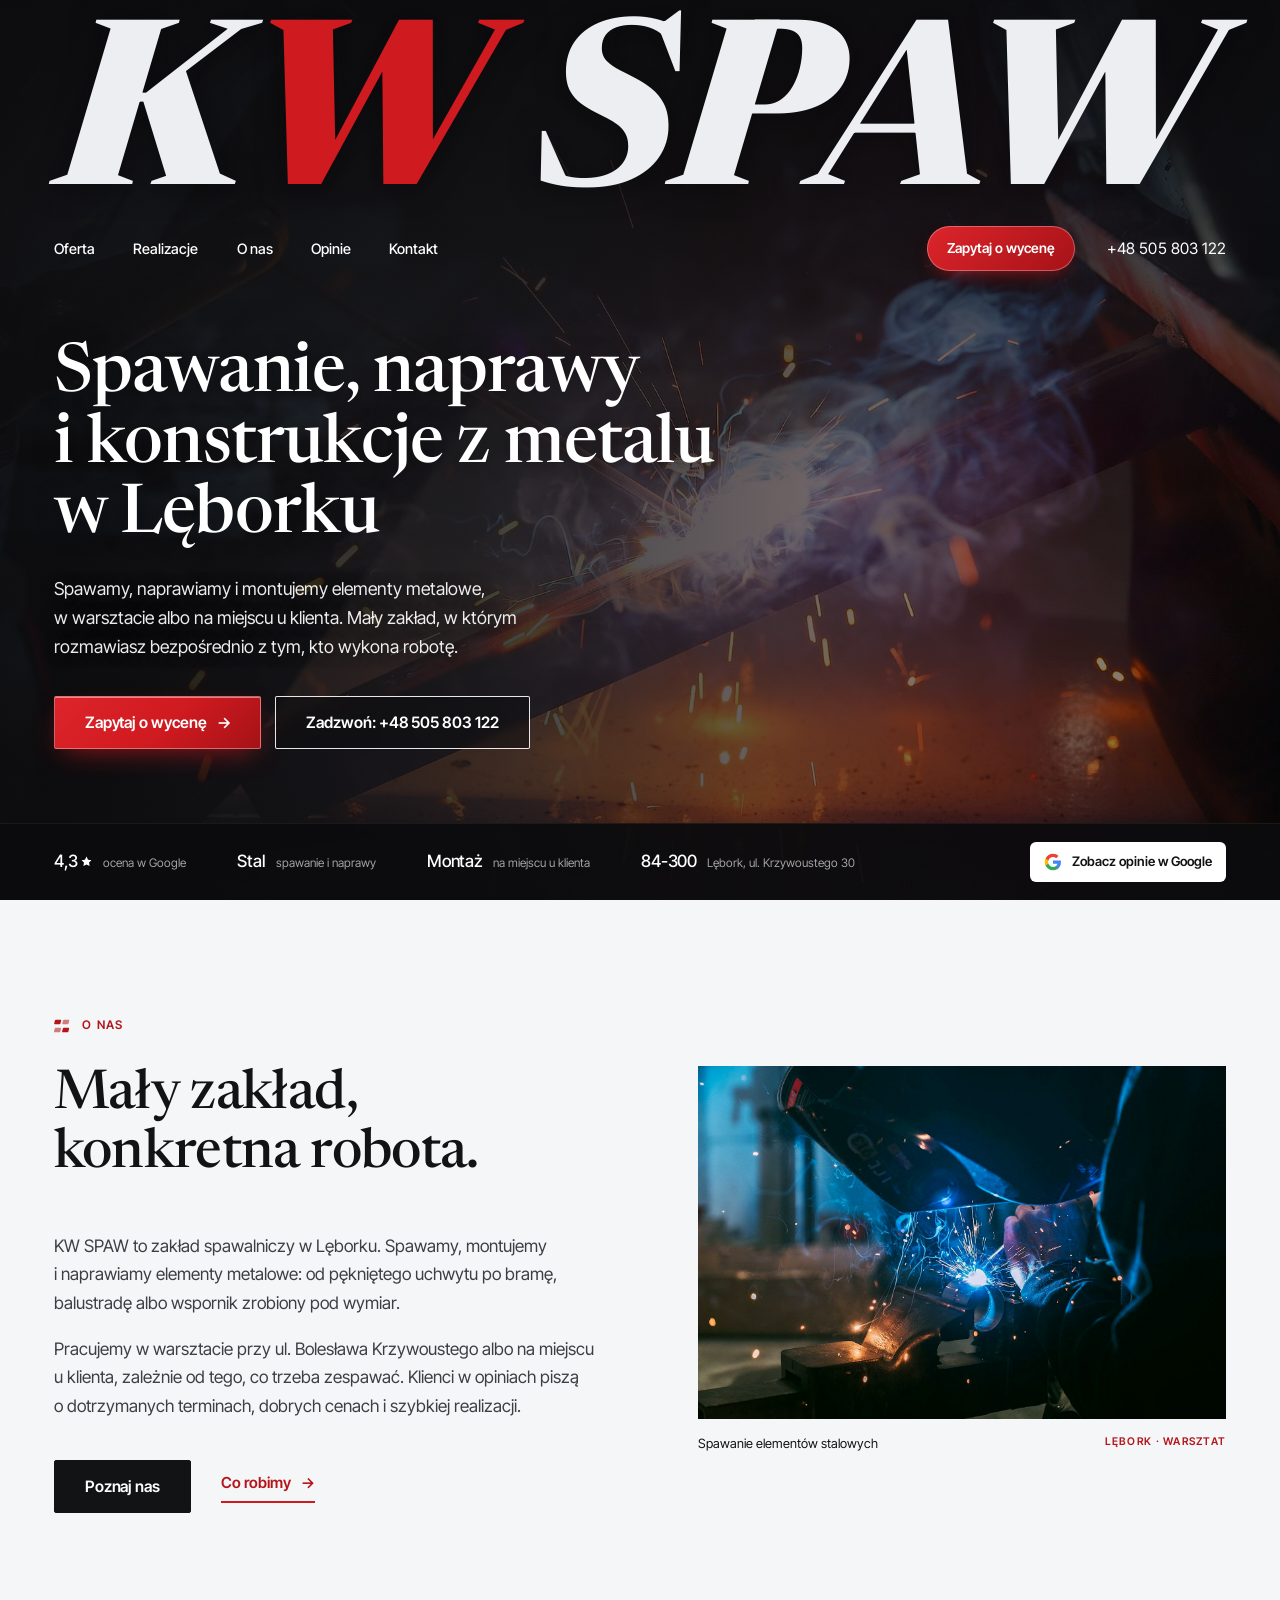
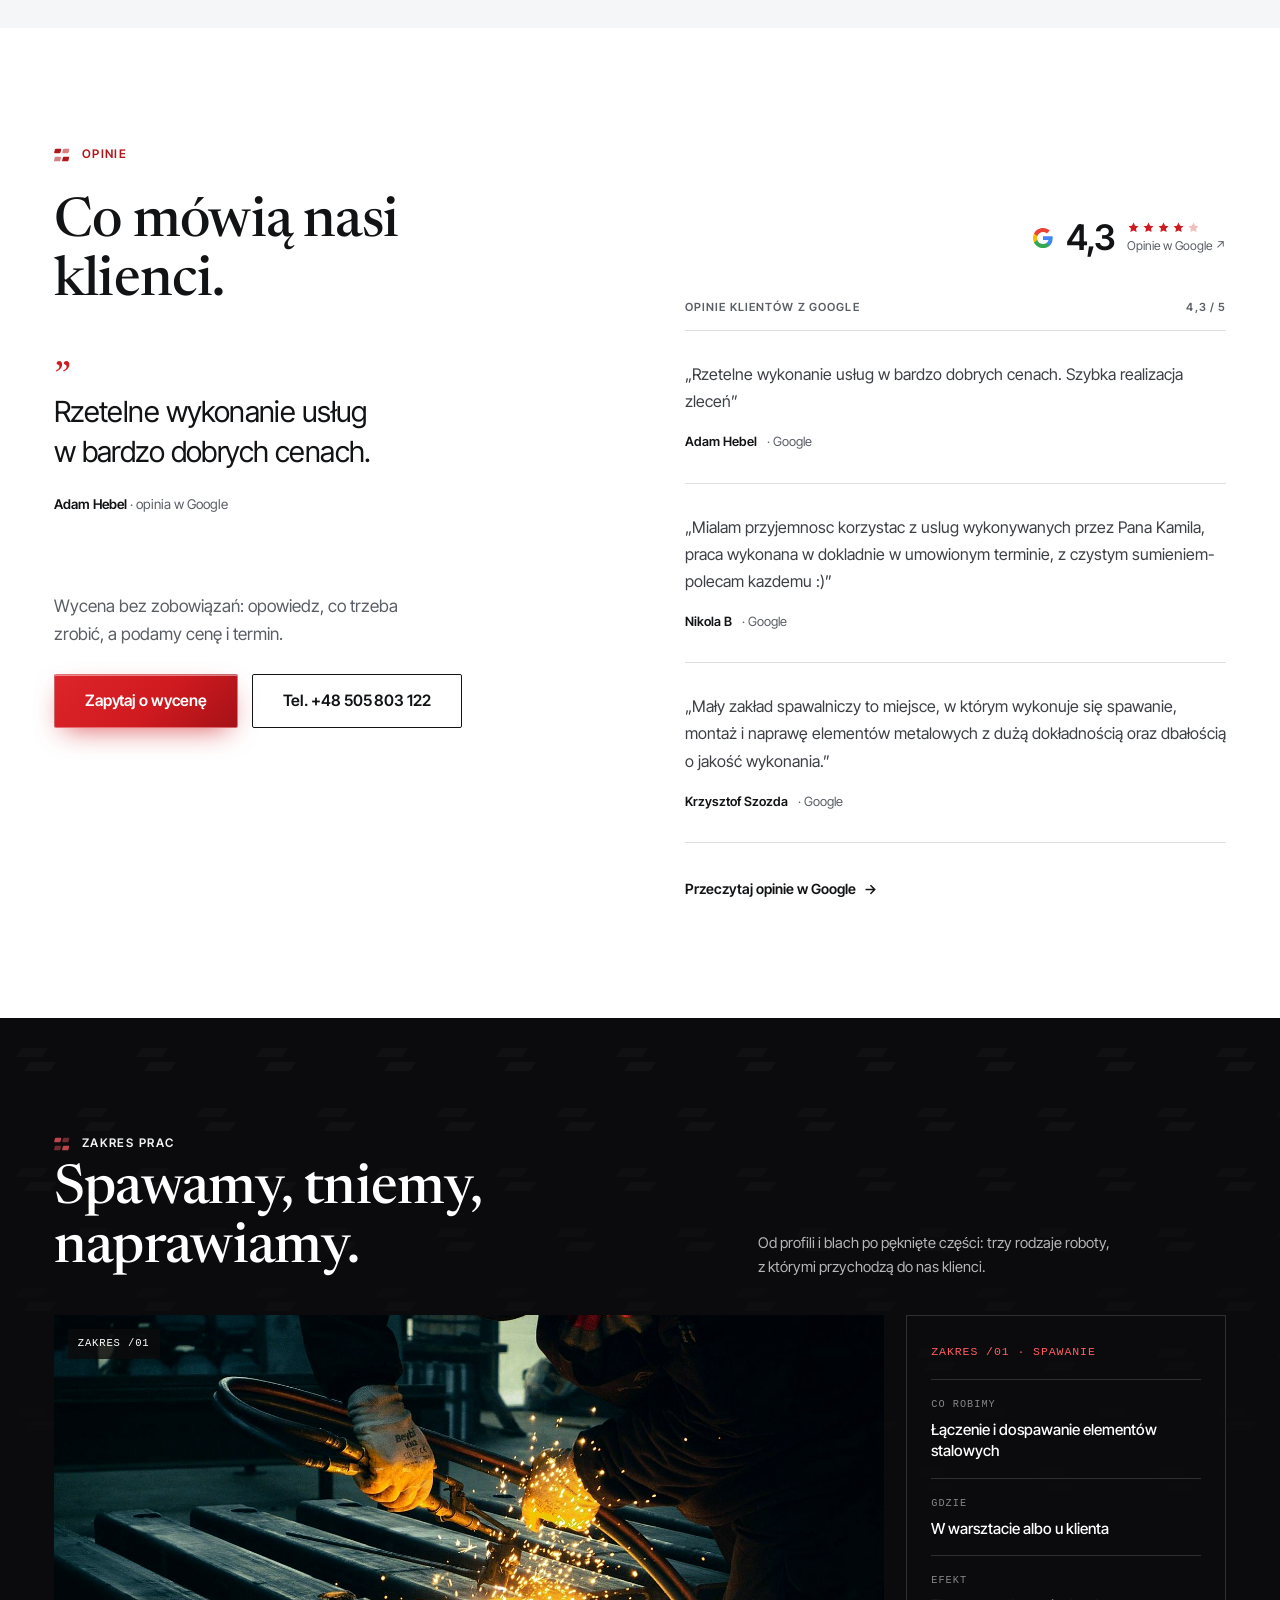
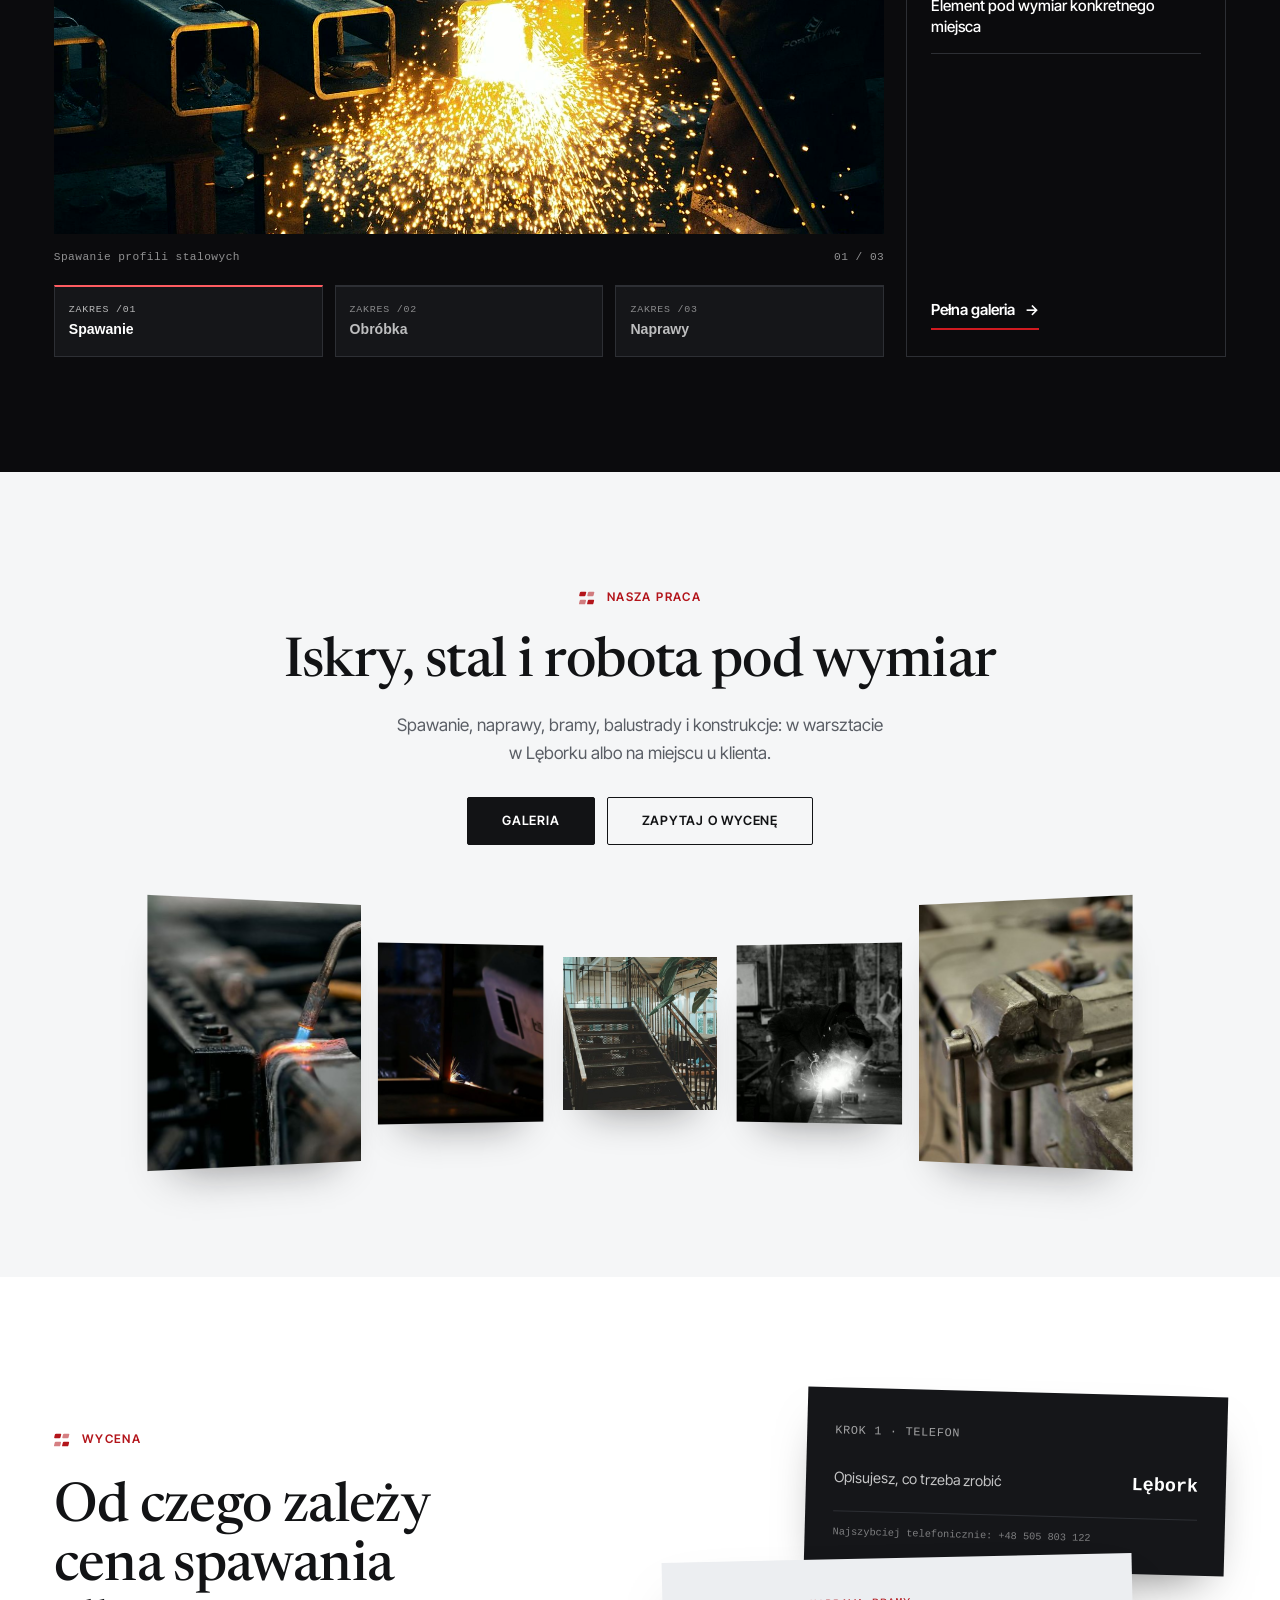
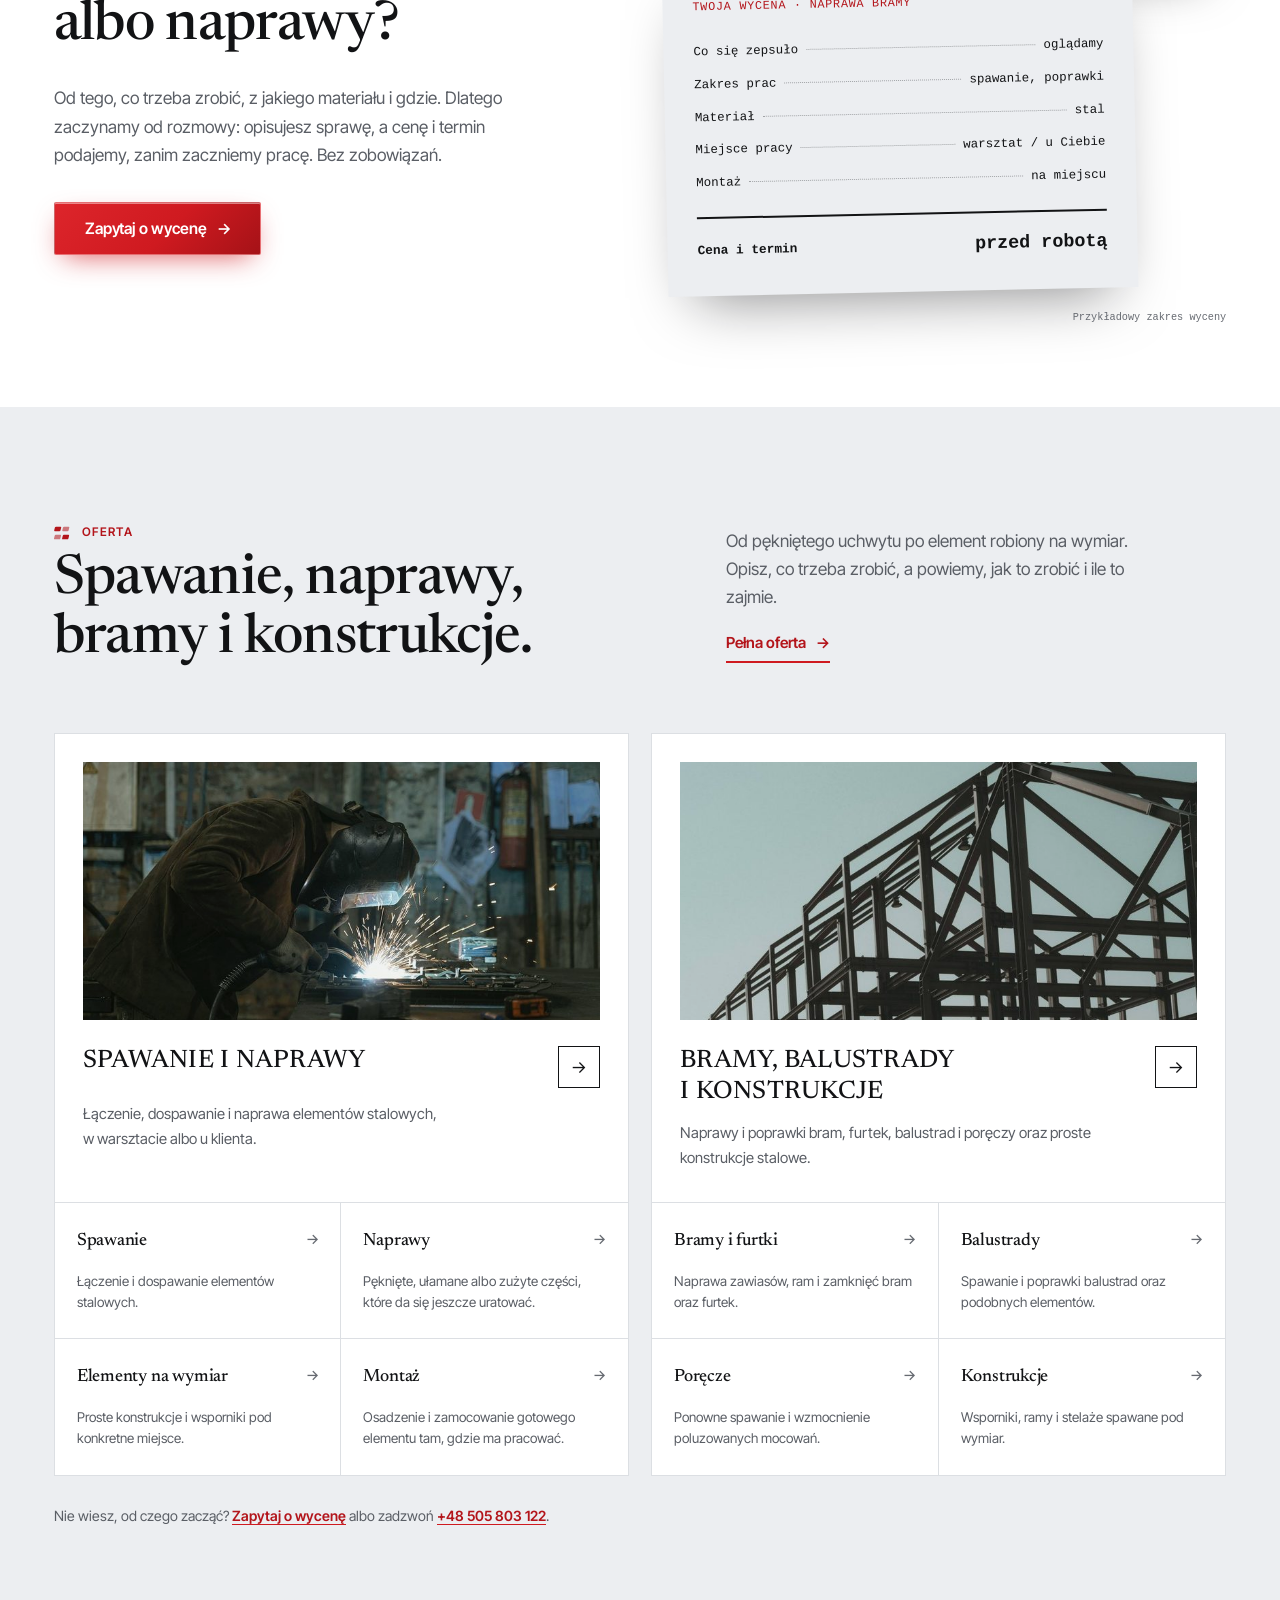
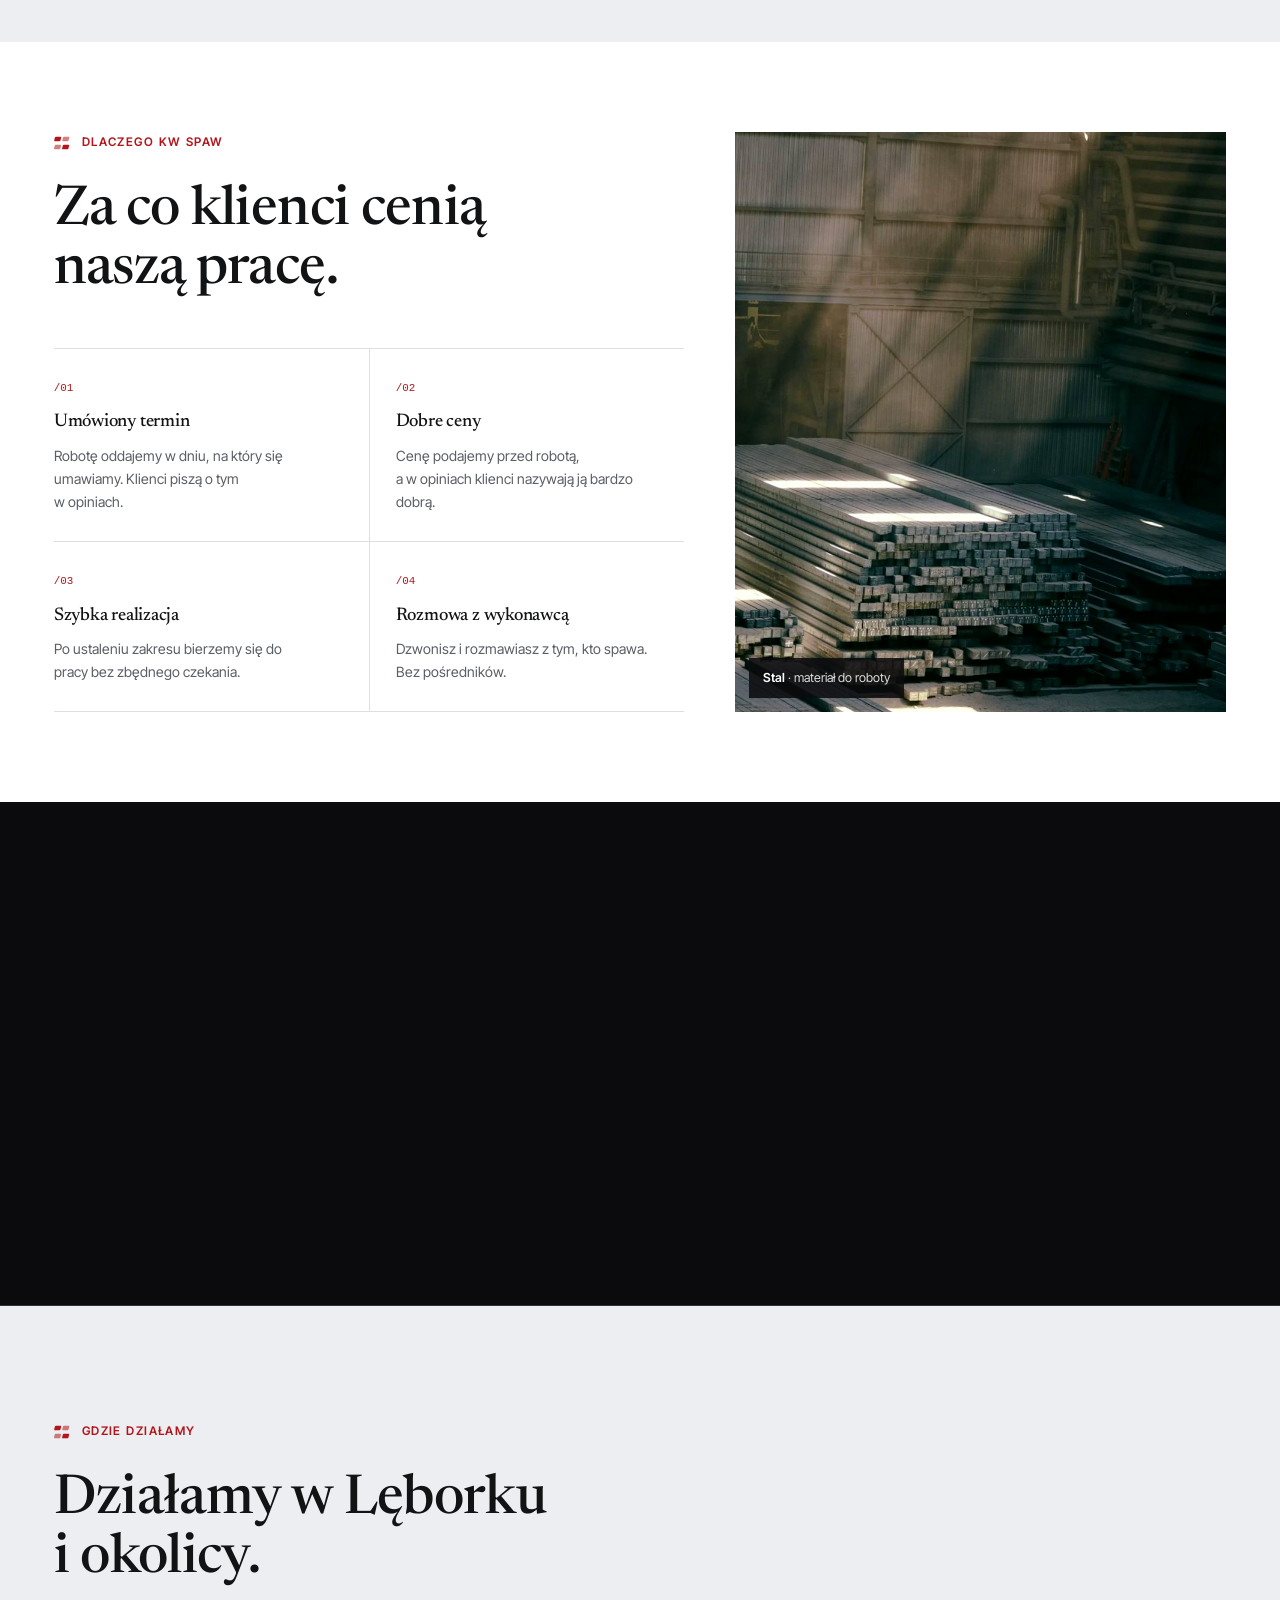
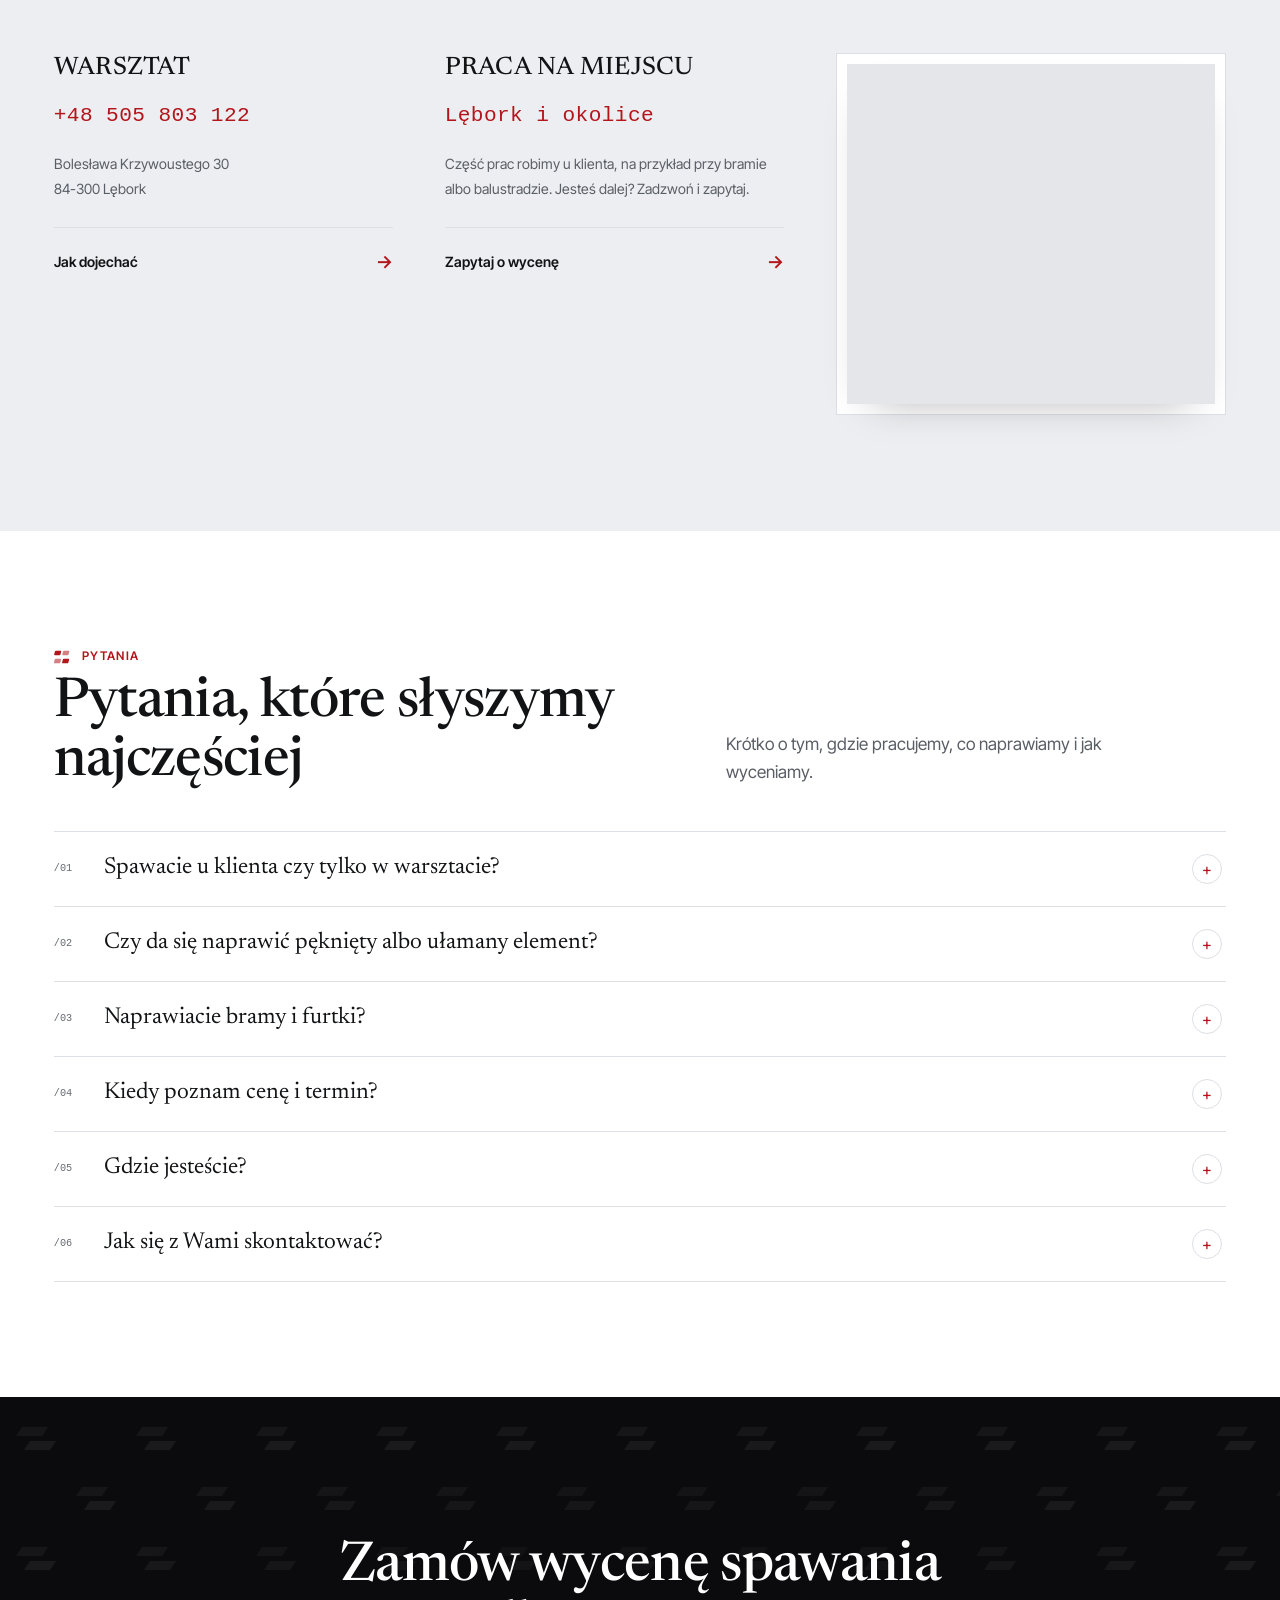
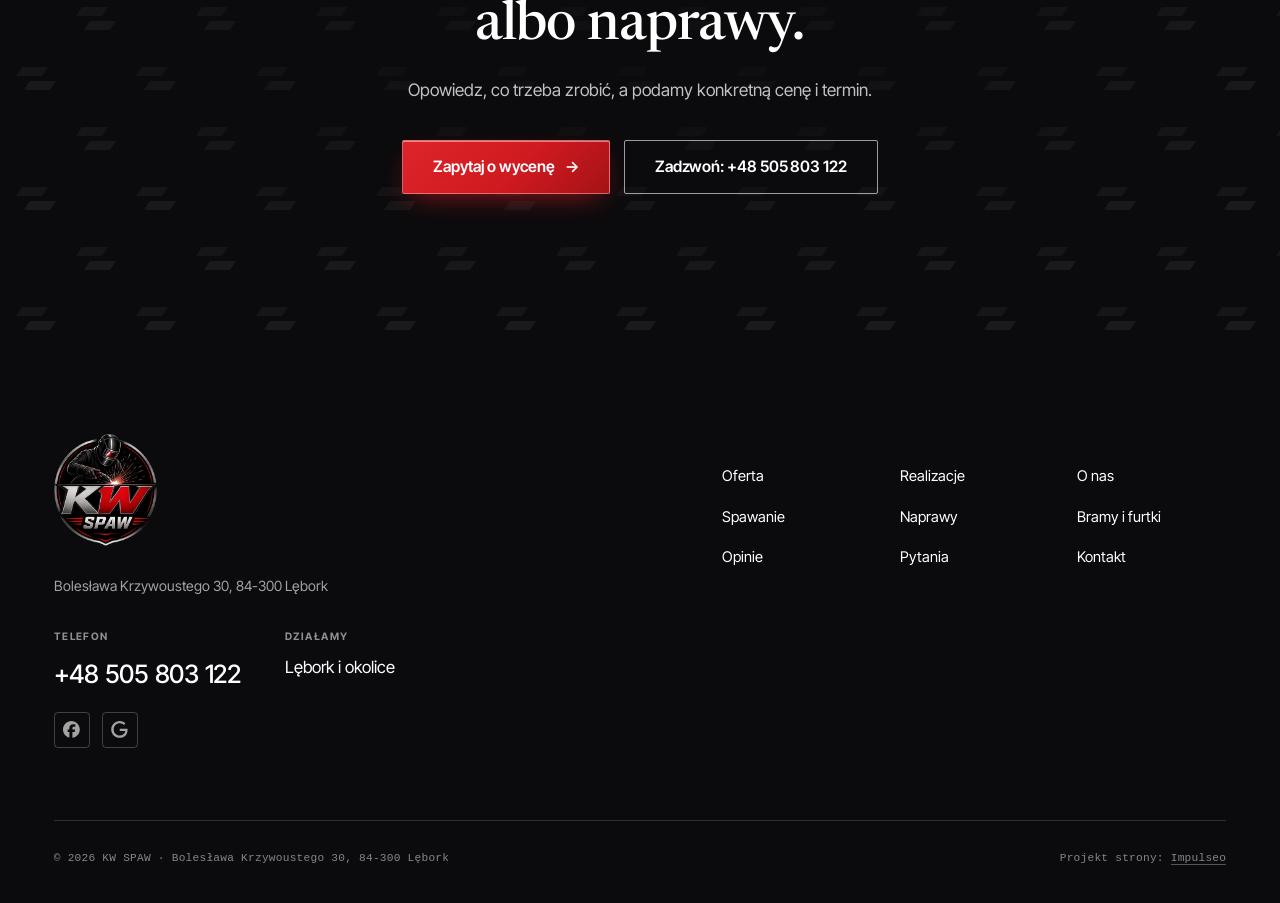
==== commit ccdf2f4e: "[claude-edit][cmt:aaa7105e-2df2-47df-a1c1-973a87899e89] Układ jak w demie ArtSpaw (duży napis KW SPA" ====
--- a/index.html
+++ b/index.html
@@ -3,160 +3,346 @@
 <head>
 <meta charset="UTF-8">
 <meta name="viewport" content="width=device-width, initial-scale=1.0">
-<title>KW SPAW - Spawanie · Lębork</title>
-<meta name="description" content="KW SPAW - zakład spawalniczy w Lęborku: spawanie, montaż i naprawa elementów metalowych. Zadzwoń i opisz, co trzeba zrobić.">
-<link rel="canonical" href="https://kris20032.github.io/kw-spaw/">
+<title>KW SPAW - Spawanie i naprawa elementów metalowych · Lębork</title>
+<meta name="description" content="KW SPAW - zakład spawalniczy w Lęborku: spawanie, naprawy i montaż elementów metalowych, bramy, furtki, balustrady i konstrukcje na wymiar. Tel. 505 803 122.">
+<link rel="canonical" href="https://impulseo-pl.github.io/kw-spaw/">
 <meta name="robots" content="noindex, nofollow">
 <meta property="og:type" content="website">
 <meta property="og:locale" content="pl_PL">
 <meta property="og:site_name" content="KW SPAW">
-<meta property="og:title" content="KW SPAW - Spawanie · Lębork">
-<meta property="og:description" content="KW SPAW - zakład spawalniczy w Lęborku: spawanie, montaż i naprawa elementów metalowych. Zadzwoń i opisz, co trzeba zrobić.">
-<meta property="og:url" content="https://kris20032.github.io/kw-spaw/">
-<meta property="og:image" content="https://kris20032.github.io/kw-spaw/img/og.jpg">
+<meta property="og:title" content="KW SPAW - Spawanie i naprawa elementów metalowych · Lębork">
+<meta property="og:description" content="KW SPAW - zakład spawalniczy w Lęborku: spawanie, naprawy i montaż elementów metalowych, bramy, furtki, balustrady i konstrukcje na wymiar. Tel. 505 803 122.">
+<meta property="og:url" content="https://impulseo-pl.github.io/kw-spaw/">
+<meta property="og:image" content="https://impulseo-pl.github.io/kw-spaw/img/og.jpg">
 <meta property="og:image:width" content="1200">
 <meta property="og:image:height" content="630">
 <meta name="twitter:card" content="summary_large_image">
-<script type="application/ld+json">{"@context": "https://schema.org", "@type": "LocalBusiness", "name": "KW SPAW", "url": "https://kris20032.github.io/kw-spaw/", "telephone": "+48505803122", "image": "https://kris20032.github.io/kw-spaw/img/og.jpg", "areaServed": "Lębork", "sameAs": ["https://www.facebook.com/Kwspawlebork/"]}</script>
+<script type="application/ld+json">{"@context": "https://schema.org", "@type": "LocalBusiness", "name": "KW SPAW", "url": "https://impulseo-pl.github.io/kw-spaw/", "telephone": "+48505803122", "image": "https://impulseo-pl.github.io/kw-spaw/img/og.jpg", "address": {"@type": "PostalAddress", "streetAddress": "Bolesława Krzywoustego 30", "postalCode": "84-300", "addressLocality": "Lębork", "addressCountry": "PL"}, "areaServed": "Lębork", "sameAs": ["https://www.facebook.com/Kwspawlebork/"]}</script>
 <link rel="preconnect" href="https://fonts.googleapis.com">
 <link rel="preconnect" href="https://fonts.gstatic.com" crossorigin>
-<link href="https://fonts.googleapis.com/css2?family=Space+Grotesk:wght@500;600;700&family=DM+Sans:opsz,wght@9..40,400;9..40,500;9..40,600&display=swap" rel="stylesheet">
-<link rel="stylesheet" href="assets/styles.css?v=fa740ba2">
+<link href="https://fonts.googleapis.com/css2?family=Inter+Tight:wght@400;500;600;700&amp;family=Newsreader:ital,opsz,wght@0,6..72,400..600;1,6..72,500..800&amp;display=swap" rel="stylesheet">
+<link rel="stylesheet" href="assets/styles.css?v=20261119">
+<meta name="theme-color" content="#0b0b0d">
 </head>
-<body>
-
+<body class="home">
+
+<a class="skip" href="#tresc">Przejdź do treści</a>
 <header class="nav">
-  <div class="wrap nav-inner">
-    <a class="brand brand-has-logo" href="index.html"><img class="brand-logo" src="img/logo.jpg" alt="KW SPAW" width="720" height="720" decoding="async"></a>
-    <nav class="nav-links">
-      <a href="oferta.html">Oferta</a>
-      <a href="realizacje.html">Realizacje</a>
-      <a href="o-nas.html">O nas</a>
-      <a href="kontakt.html">Kontakt</a>
-      <a href="tel:+48505803122" class="btn btn-accent">Zadzwoń +48 505 803 122</a>
+  <div class="nav-inner">
+    <a class="brand" href="index.html" aria-label="KW SPAW - strona główna"><img class="brand-logo" src="img/logo-znak.png" alt="KW SPAW zakład spawalniczy" width="333" height="360" decoding="async"></a>
+    <nav class="nav-links" aria-label="Menu"><a href="oferta.html">Oferta</a><a href="realizacje.html">Realizacje</a><a href="o-nas.html">O&nbsp;nas</a><a href="kontakt.html">Kontakt</a><a class="pill nl-cta" href="kontakt.html">Zapytaj o&nbsp;wycenę</a></nav>
+    <div class="nav-cta"><a class="pill" href="kontakt.html">Zapytaj o&nbsp;wycenę</a><a class="tel-txt" href="tel:+48505803122">+48 505 803 122</a></div>
+    <button class="nav-toggle" aria-label="Menu" aria-expanded="false"><span></span><span></span><span></span></button>
+  </div>
+</header>
+
+<main id="tresc">
+<section class="hero-sw">
+  <img class="hs-photo" src="img/hero.jpg" fetchpriority="high" alt="Spawanie stalowego elementu, iskry nad stołem warsztatowym" width="1880" height="1253">
+  <div class="wordmark" aria-hidden="true"><svg viewBox="0 0 1000 158" preserveAspectRatio="xMidYMid meet"><text x="6" y="140" font-size="196" textLength="984" lengthAdjust="spacingAndGlyphs">K<tspan class="wm-red">W</tspan> SPAW</text></svg></div>
+  <div class="hero-nav">
+    <nav class="hn-links" aria-label="Menu główne">
+      <a href="oferta.html">Oferta</a><a href="realizacje.html">Realizacje</a><a href="o-nas.html">O&nbsp;nas</a><a href="index.html#opinie">Opinie</a><a href="kontakt.html">Kontakt</a>
     </nav>
-    <button class="nav-toggle" aria-label="Menu"><span></span><span></span><span></span></button>
-  </div>
-</header>
-
-<main>
-<section class="hero-fach">
-  <img class="hf-photo" src="img/hero.jpg" fetchpriority="high" data-rotate="img/g1.jpg|img/g3.jpg" alt="KW SPAW" width="1880" height="1253">
-  <div class="hf-panel">
-    <div class="hf-inner">
-      <span class="hf-kicker">Zakład spawalniczy · Lębork</span>
-      <h1 class="hf-title">Spawanie i naprawa <em>elementów z metalu</em></h1>
-      <p class="hf-lead">Spawamy, naprawiamy i montujemy elementy metalowe. Mały zakład w Lęborku, w którym rozmawiasz bezpośrednio z tym, kto wykona robotę.</p>
-      <a class="hf-phone" href="tel:+48505803122"><span class="hf-phone-lab">Zadzwoń teraz</span><span class="hf-phone-num"><svg class="ico-tel" width="16" height="16" viewBox="0 0 24 24" fill="none" aria-hidden="true"><path d="M6.6 10.8a15.5 15.5 0 0 0 6.6 6.6l2.2-2.2a1 1 0 0 1 1-.24 11.4 11.4 0 0 0 3.6.58 1 1 0 0 1 1 1V20a1 1 0 0 1-1 1A17 17 0 0 1 3 4a1 1 0 0 1 1-1h3.5a1 1 0 0 1 1 1c0 1.25.2 2.46.58 3.6a1 1 0 0 1-.25 1l-2.23 2.2Z" fill="currentColor"/></svg> +48 505 803 122</span></a>
-      <div class="hf-actions">
-        <a href="kontakt.html" class="btn btn-accent">Zadzwoń <span class="arr">→</span></a>
-        <a href="tel:+48505803122" class="btn btn-ghost hf-ghost">Zadzwoń +48 505 803 122</a>
-      </div>
-      <div class="hf-trust"><svg class="ico-star" width="14" height="14" viewBox="0 0 24 24" style="vertical-align:-2px" aria-hidden="true"><path d="M12 2.8l2.85 5.8 6.4.93-4.63 4.5 1.1 6.37L12 17.4l-5.72 3 1.1-6.37-4.63-4.5 6.4-.93L12 2.8Z" fill="currentColor"/></svg> Ocena 4,3 w Google</div>
-    </div>
-  </div>
-</section>
-<section class="opinie-mini" aria-label="Opinie klientów">
-  <div class="wrap">
-    <div class="om-row">
-      <div class="om-item reveal"><blockquote>„Mały zakład spawalniczy to miejsce, w którym wykonuje się spawanie, montaż i naprawę elementów metalowych z…”</blockquote><span class="om-autor">Krzysztof Szozda</span></div>
-      <div class="om-item reveal"><blockquote>„Mialam przyjemnosc korzystac z uslug wykonywanych przez Pana Kamila, praca wykonana w dokladnie w umowionym…”</blockquote><span class="om-autor">Nikola B</span></div>
-      <div class="om-item reveal"><blockquote>„Rzetelne wykonanie usług w bardzo dobrych cenach .”</blockquote><span class="om-autor">Adam Hebel</span></div>
-    </div>
-  </div>
-</section>
-<section class="gateways-band">
-  <div class="wrap">
-    <div class="gateways">
-      <a href="oferta.html" class="gateway reveal"><img src="img/g2.jpg" alt="Spawanie" loading="lazy" width="1600" height="900" decoding="async"><span class="g-ttl">Spawanie</span></a>
-      <a href="oferta.html" class="gateway reveal"><img src="img/g4.jpg" alt="Naprawy" loading="lazy" width="1562" height="1028" decoding="async"><span class="g-ttl">Naprawy</span></a>
-      <a href="oferta.html" class="gateway reveal"><img src="img/g5.jpg" alt="Bramy i furtki" loading="lazy" width="1600" height="1066" decoding="async"><span class="g-ttl">Bramy i furtki</span></a>
-    </div>
-  </div>
-</section>
-<section class="proces proces-os fachowcy">
-  <div class="wrap proc-grid">
-    <div class="proc-side">
-      <div class="head reveal">
-        <span class="eyebrow">Jak pracujemy</span>
-        <h2>Wiesz, na czym stoisz - na każdym etapie</h2>
-        <p>Od pierwszego telefonu do odbioru roboty - krok po kroku.</p>
-      </div>
-      <div class="proc-count" aria-hidden="true"><span class="pc-cur">01</span><span class="pc-all">/ 04</span></div>
-      <div class="proc-bar" aria-hidden="true"><i></i></div>
-      <p class="proc-now" aria-hidden="true">Telefon i opis sprawy</p>
-    </div>
-    <ol class="proces-line">
-      <li class="reveal"><span class="pno">01</span><h3>Telefon i opis sprawy</h3><p>Mówisz, co trzeba zrobić, a jeśli możesz, wysyłasz zdjęcie na WhatsAppie.</p></li>
-      <li class="reveal"><span class="pno">02</span><h3>Cena i termin</h3><p>Ustalamy zakres, cenę i dzień wykonania.</p></li>
-      <li class="reveal"><span class="pno">03</span><h3>Spawanie</h3><p>Robimy pracę w warsztacie albo na miejscu, zależnie od elementu.</p></li>
-      <li class="reveal"><span class="pno">04</span><h3>Odbiór</h3><p>Razem oglądamy spoiny i sprawdzamy, czy wszystko trzyma.</p></li>
-    </ol>
-  </div>
-</section>
-<section>
-  <div class="wrap">
-    <div class="head reveal">
-      <span class="eyebrow">Realizacje</span>
-      <h2>Galeria</h2>
-      <p>Kilka ujęć z pracy przy spawaniu i obróbce metalu.</p>
-    </div>
-    <div class="gallery">
-      <div class="tile t-two3 reveal"><img src="img/g6.jpg" alt="KW SPAW" loading="lazy" width="1520" height="966" decoding="async"></div>
-      <div class="tile t-third reveal"><img src="img/g7.jpg" alt="KW SPAW" loading="lazy" width="1600" height="1066" decoding="async"></div>
-      <div class="tile t-third reveal"><img src="img/g8.jpg" alt="KW SPAW" loading="lazy" width="1600" height="1066" decoding="async"></div>
-      <div class="tile t-third reveal"><img src="img/g9.jpg" alt="KW SPAW" loading="lazy" width="1510" height="952" decoding="async"></div>
-      <div class="tile t-third reveal"><img src="img/g10.jpg" alt="KW SPAW" loading="lazy" width="1600" height="1066" decoding="async"></div>
-    </div>
-    <div style="margin-top:var(--space-7)" class="reveal"><a href="realizacje.html" class="btn btn-accent">Pełna galeria <span class="arr">→</span></a></div>
-  </div>
-</section>
-<section class="fach-uslugi">
-  <div class="wrap">
-    <div class="head reveal">
-      <span class="eyebrow">Co robimy</span>
-      <h2>Zakres prac</h2>
-      <p>Najczęstsze zlecenia. Przy każdym piszę, co wchodzi w zakres.</p>
-    </div>
-    <ul class="fu-list">
-      <li class="fu-row reveal"><div class="fu-name">Spawanie</div><div class="fu-desc">Łączenie i dospawanie elementów stalowych, w warsztacie albo u klienta.</div><a class="fu-cta" href="kontakt.html">Wycena <span class="arr">→</span></a></li>
-      <li class="fu-row reveal"><div class="fu-name">Naprawy</div><div class="fu-desc">Pęknięte, ułamane albo zużyte części metalowe, które da się jeszcze uratować.</div><a class="fu-cta" href="kontakt.html">Wycena <span class="arr">→</span></a></li>
-      <li class="fu-row reveal"><div class="fu-name">Bramy i furtki</div><div class="fu-desc">Naprawa zawiasów, ram i zamknięć bram oraz furtek.</div><a class="fu-cta" href="kontakt.html">Wycena <span class="arr">→</span></a></li>
-      <li class="fu-row reveal"><div class="fu-name">Balustrady i poręcze</div><div class="fu-desc">Spawanie i poprawki balustrad, poręczy i podobnych elementów.</div><a class="fu-cta" href="kontakt.html">Wycena <span class="arr">→</span></a></li>
-      <li class="fu-row reveal"><div class="fu-name">Elementy na wymiar</div><div class="fu-desc">Proste konstrukcje i wsporniki wykonane pod konkretne miejsce.</div><a class="fu-cta" href="kontakt.html">Wycena <span class="arr">→</span></a></li>
-      <li class="fu-row reveal"><div class="fu-name">Montaż</div><div class="fu-desc">Osadzenie i zamocowanie gotowego elementu tam, gdzie ma pracować.</div><a class="fu-cta" href="kontakt.html">Wycena <span class="arr">→</span></a></li>
-    </ul>
-    <div style="margin-top:var(--space-7)" class="reveal"><a href="oferta.html" class="btn btn-ghost">Pełna oferta <span class="arr">→</span></a></div>
-  </div>
-</section>
+    <a class="pill" href="kontakt.html">Zapytaj o&nbsp;wycenę</a>
+    <a class="tel-txt" href="tel:+48505803122">+48 505 803 122</a>
+  </div>
+  <div class="hs-body">
+    <div class="hs-copy">
+      <h1>Spawanie, naprawy i&nbsp;konstrukcje z&nbsp;metalu w&nbsp;Lęborku</h1>
+      <p>Spawamy, naprawiamy i&nbsp;montujemy elementy metalowe, w&nbsp;warsztacie albo na miejscu u&nbsp;klienta. Mały zakład, w&nbsp;którym rozmawiasz bezpośrednio z&nbsp;tym, kto wykona robotę.</p>
+      <div class="hs-actions">
+        <a href="kontakt.html" class="btn btn-accent">Zapytaj o&nbsp;wycenę <span class="arr" aria-hidden="true">→</span></a>
+        <a href="tel:+48505803122" class="btn btn-ghost">Zadzwoń: +48 505 803 122</a>
+      </div>
+    </div>
+  </div>
+  <div class="hero-trust">
+    <div class="wrap">
+      <div class="ht-item"><span class="v">4,3<svg viewBox="0 0 24 24" aria-hidden="true"><path d="M12 2.8l2.85 5.8 6.4.93-4.63 4.5 1.1 6.37L12 17.4l-5.72 3 1.1-6.37-4.63-4.5 6.4-.93L12 2.8Z" fill="currentColor"/></svg></span><span class="l">ocena w&nbsp;Google</span></div>
+      <div class="ht-item"><span class="v">Stal</span><span class="l">spawanie i&nbsp;naprawy</span></div>
+      <div class="ht-item"><span class="v">Montaż</span><span class="l">na miejscu u&nbsp;klienta</span></div>
+      <div class="ht-item"><span class="v">84-300</span><span class="l">Lębork, ul. Krzywoustego 30</span></div>
+      <a class="ht-badge" href="https://maps.google.com/?cid=9611286342725829047&amp;g_mp=CiVnb29nbGUubWFwcy5wbGFjZXMudjEuUGxhY2VzLkdldFBsYWNlEAIYBCAA" target="_blank" rel="noopener"><svg class="g" viewBox="0 0 24 24" aria-hidden="true"><path fill="#4285F4" d="M22.56 12.25c0-.78-.07-1.53-.2-2.25H12v4.26h5.92c-.26 1.37-1.04 2.53-2.21 3.31v2.77h3.57c2.08-1.92 3.28-4.74 3.28-8.09z"/><path fill="#34A853" d="M12 23c2.97 0 5.46-.98 7.28-2.66l-3.57-2.77c-.98.66-2.23 1.06-3.71 1.06-2.86 0-5.29-1.93-6.16-4.53H2.18v2.84C3.99 20.53 7.7 23 12 23z"/><path fill="#FBBC05" d="M5.84 14.09c-.22-.66-.35-1.36-.35-2.09s.13-1.43.35-2.09V7.07H2.18C1.43 8.55 1 10.22 1 12s.43 3.45 1.18 4.93l2.85-2.22.81-.62z"/><path fill="#EA4335" d="M12 5.38c1.62 0 3.06.56 4.21 1.64l3.15-3.15C17.45 2.09 14.97 1 12 1 7.7 1 3.99 3.47 2.18 7.07l3.66 2.84c.87-2.6 3.3-4.53 6.16-4.53z"/></svg> Zobacz opinie w&nbsp;Google</a>
+    </div>
+  </div>
+</section>
+
+<section class="about">
+  <div class="wrap about-grid">
+    <div class="about-copy reveal">
+      <span class="eyebrow">O&nbsp;nas</span>
+      <h2>Mały zakład, konkretna robota.</h2>
+      <div class="txt">
+        <p>KW SPAW to zakład spawalniczy w&nbsp;Lęborku. Spawamy, montujemy i&nbsp;naprawiamy elementy metalowe: od pękniętego uchwytu po bramę, balustradę albo wspornik zrobiony pod wymiar.</p>
+        <p>Pracujemy w&nbsp;warsztacie przy ul. Bolesława Krzywoustego albo na miejscu u&nbsp;klienta, zależnie od tego, co trzeba zespawać. Klienci w&nbsp;opiniach piszą o&nbsp;dotrzymanych terminach, dobrych cenach i&nbsp;szybkiej realizacji.</p>
+      </div>
+      <div class="about-actions">
+        <a href="o-nas.html" class="btn btn-dark">Poznaj nas</a>
+        <a href="oferta.html" class="link-line">Co robimy <span class="arr" aria-hidden="true">→</span></a>
+      </div>
+    </div>
+    <figure class="fig reveal">
+      <div class="ph"><img src="img/about.jpg" alt="Spawacz w masce przy pracy, iskry spod palnika" width="1600" height="1066" decoding="async"></div>
+      <figcaption><span>Spawanie elementów stalowych</span><span class="r">Lębork · warsztat</span></figcaption>
+    </figure>
+  </div>
+</section>
+
+<section class="reviews" id="opinie">
+  <div class="wrap rev-grid">
+    <div class="rev-left">
+      <div class="reveal">
+        <span class="eyebrow">Opinie</span>
+        <h2>Co mówią nasi klienci.</h2>
+      </div>
+      <figure class="big-quote reveal">
+        <blockquote>Rzetelne wykonanie usług w&nbsp;bardzo dobrych cenach.</blockquote>
+        <figcaption><b>Adam Hebel</b> · opinia w&nbsp;Google</figcaption>
+      </figure>
+      <p class="after reveal">Wycena bez zobowiązań: opowiedz, co trzeba zrobić, a&nbsp;podamy cenę i&nbsp;termin.</p>
+      <div class="acts reveal">
+        <a href="kontakt.html" class="btn btn-accent">Zapytaj o&nbsp;wycenę</a>
+        <a href="tel:+48505803122" class="btn btn-line">Tel. +48 505 803 122</a>
+      </div>
+    </div>
+    <div class="reveal">
+      <div class="rating-row">
+        <div class="rating"><svg class="g" viewBox="0 0 24 24" aria-hidden="true"><path fill="#4285F4" d="M22.56 12.25c0-.78-.07-1.53-.2-2.25H12v4.26h5.92c-.26 1.37-1.04 2.53-2.21 3.31v2.77h3.57c2.08-1.92 3.28-4.74 3.28-8.09z"/><path fill="#34A853" d="M12 23c2.97 0 5.46-.98 7.28-2.66l-3.57-2.77c-.98.66-2.23 1.06-3.71 1.06-2.86 0-5.29-1.93-6.16-4.53H2.18v2.84C3.99 20.53 7.7 23 12 23z"/><path fill="#FBBC05" d="M5.84 14.09c-.22-.66-.35-1.36-.35-2.09s.13-1.43.35-2.09V7.07H2.18C1.43 8.55 1 10.22 1 12s.43 3.45 1.18 4.93l2.85-2.22.81-.62z"/><path fill="#EA4335" d="M12 5.38c1.62 0 3.06.56 4.21 1.64l3.15-3.15C17.45 2.09 14.97 1 12 1 7.7 1 3.99 3.47 2.18 7.07l3.66 2.84c.87-2.6 3.3-4.53 6.16-4.53z"/></svg><span class="score">4,3</span><span class="meta"><span class="stars" role="img" aria-label="4,3 na 5"><svg viewBox="0 0 24 24" aria-hidden="true"><path d="M12 2.8l2.85 5.8 6.4.93-4.63 4.5 1.1 6.37L12 17.4l-5.72 3 1.1-6.37-4.63-4.5 6.4-.93L12 2.8Z" fill="currentColor"/></svg><svg viewBox="0 0 24 24" aria-hidden="true"><path d="M12 2.8l2.85 5.8 6.4.93-4.63 4.5 1.1 6.37L12 17.4l-5.72 3 1.1-6.37-4.63-4.5 6.4-.93L12 2.8Z" fill="currentColor"/></svg><svg viewBox="0 0 24 24" aria-hidden="true"><path d="M12 2.8l2.85 5.8 6.4.93-4.63 4.5 1.1 6.37L12 17.4l-5.72 3 1.1-6.37-4.63-4.5 6.4-.93L12 2.8Z" fill="currentColor"/></svg><svg viewBox="0 0 24 24" aria-hidden="true"><path d="M12 2.8l2.85 5.8 6.4.93-4.63 4.5 1.1 6.37L12 17.4l-5.72 3 1.1-6.37-4.63-4.5 6.4-.93L12 2.8Z" fill="currentColor"/></svg><svg class="off" viewBox="0 0 24 24" aria-hidden="true"><path d="M12 2.8l2.85 5.8 6.4.93-4.63 4.5 1.1 6.37L12 17.4l-5.72 3 1.1-6.37-4.63-4.5 6.4-.93L12 2.8Z" fill="currentColor"/></svg></span><a href="https://maps.google.com/?cid=9611286342725829047&amp;g_mp=CiVnb29nbGUubWFwcy5wbGFjZXMudjEuUGxhY2VzLkdldFBsYWNlEAIYBCAA" target="_blank" rel="noopener">Opinie w&nbsp;Google ↗</a></span></div>
+      </div>
+      <div class="rev-list">
+        <div class="rl-head"><span>Opinie klientów z&nbsp;Google</span><span>4,3 / 5</span></div>
+        <div class="opinie-grid">
+          <figure class="op-card">
+            <blockquote>„Rzetelne wykonanie usług w&nbsp;bardzo dobrych cenach. Szybka realizacja zleceń”</blockquote>
+            <figcaption class="op-foot"><b>Adam Hebel</b><span>· Google</span></figcaption>
+          </figure>
+          <figure class="op-card">
+            <blockquote>„Mialam przyjemnosc korzystac z&nbsp;uslug wykonywanych przez Pana Kamila, praca wykonana w&nbsp;dokladnie w&nbsp;umowionym terminie, z&nbsp;czystym sumieniem-polecam kazdemu :)”</blockquote>
+            <figcaption class="op-foot"><b>Nikola B</b><span>· Google</span></figcaption>
+          </figure>
+          <figure class="op-card">
+            <blockquote>„Mały zakład spawalniczy to miejsce, w&nbsp;którym wykonuje się spawanie, montaż i&nbsp;naprawę elementów metalowych z&nbsp;dużą dokładnością oraz dbałością o&nbsp;jakość wykonania.”</blockquote>
+            <figcaption class="op-foot"><b>Krzysztof Szozda</b><span>· Google</span></figcaption>
+          </figure>
+        </div>
+        <a class="more" href="https://maps.google.com/?cid=9611286342725829047&amp;g_mp=CiVnb29nbGUubWFwcy5wbGFjZXMudjEuUGxhY2VzLkdldFBsYWNlEAIYBCAA" target="_blank" rel="noopener">Przeczytaj opinie w&nbsp;Google <span class="arr" aria-hidden="true">→</span></a>
+      </div>
+    </div>
+  </div>
+</section>
+
+<section class="proof on-dark">
+  <div class="wrap">
+    <div class="proof-head">
+      <div class="reveal">
+        <span class="eyebrow">Zakres prac</span>
+        <h2>Spawamy, tniemy, naprawiamy.</h2>
+      </div>
+      <p class="side reveal">Od profili i&nbsp;blach po pęknięte części: trzy rodzaje roboty, z&nbsp;którymi przychodzą do nas klienci.</p>
+    </div>
+    <div class="viewer reveal" data-viewer>
+      <div>
+        <div class="v-stage">
+          <span class="v-tag" data-v-tag>Zakres /01</span>
+          <img class="on" src="img/g1.jpg" alt="Spawanie stalowych profili, snop iskier nad stołem" loading="lazy" width="1600" height="1066" decoding="async">
+          <img src="img/g7.jpg" alt="Cięcie blachy szlifierką w warsztacie" loading="lazy" width="1600" height="1066" decoding="async">
+          <img src="img/g8.jpg" alt="Szlifowanie i naprawa elementu metalowego" loading="lazy" width="1600" height="1066" decoding="async">
+        </div>
+        <div class="v-meta"><span data-v-cap>Spawanie profili stalowych</span><span data-v-count>01 / 03</span></div>
+        <div class="v-thumbs">
+          <button class="v-thumb on" type="button" data-i="0"><span><small>ZAKRES /01</small>Spawanie</span></button>
+          <button class="v-thumb" type="button" data-i="1"><span><small>ZAKRES /02</small>Obróbka</span></button>
+          <button class="v-thumb" type="button" data-i="2"><span><small>ZAKRES /03</small>Naprawy</span></button>
+        </div>
+      </div>
+      <aside class="v-panel" aria-live="polite">
+        <div class="vp-job" data-v-job>Zakres /01 · Spawanie</div>
+        <dl>
+          <div><dt>Co robimy</dt><dd data-v-a>Łączenie i&nbsp;dospawanie elementów stalowych</dd></div>
+          <div><dt>Gdzie</dt><dd data-v-b>W&nbsp;warsztacie albo u&nbsp;klienta</dd></div>
+          <div><dt>Efekt</dt><dd data-v-c>Element pod wymiar konkretnego miejsca</dd></div>
+        </dl>
+        <div class="vp-spacer"></div>
+        <a class="link-line" href="realizacje.html">Pełna galeria <span class="arr" aria-hidden="true">→</span></a>
+      </aside>
+    </div>
+  </div>
+</section>
+
+<section class="work">
+  <div class="wrap">
+    <div class="head center reveal">
+      <span class="eyebrow">Nasza praca</span>
+      <h2>Iskry, stal i&nbsp;robota pod wymiar</h2>
+      <p>Spawanie, naprawy, bramy, balustrady i&nbsp;konstrukcje: w&nbsp;warsztacie w&nbsp;Lęborku albo na miejscu u&nbsp;klienta.</p>
+    </div>
+    <div class="work-acts reveal">
+      <a href="realizacje.html" class="btn btn-dark btn-caps">Galeria</a>
+      <a href="kontakt.html" class="btn btn-line btn-caps">Zapytaj o&nbsp;wycenę</a>
+    </div>
+  </div>
+  <div class="strip3d reveal" aria-label="Zdjęcia z pracy przy stali">
+    <figure><img src="img/g2-760.jpg" alt="Palnik nagrzewa stalowy element" loading="lazy" width="760" height="428" decoding="async"></figure>
+    <figure><img src="img/g4-760.jpg" alt="Iskry pod spawanym arkuszem blachy" loading="lazy" width="760" height="500" decoding="async"></figure>
+    <figure><img src="img/g12-760.jpg" alt="Schody ze stalową balustradą" loading="lazy" width="760" height="506" decoding="async"></figure>
+    <figure><img src="img/g5-760.jpg" alt="Spawacz przy stole warsztatowym" loading="lazy" width="760" height="506" decoding="async"></figure>
+    <figure><img src="img/g10-760.jpg" alt="Imadło na stole ślusarskim" loading="lazy" width="760" height="506" decoding="async"></figure>
+  </div>
+</section>
+
+<section class="quote">
+  <div class="wrap quote-grid">
+    <div class="quote-copy reveal">
+      <span class="eyebrow">Wycena</span>
+      <h2>Od czego zależy cena spawania albo naprawy?</h2>
+      <p>Od tego, co trzeba zrobić, z&nbsp;jakiego materiału i&nbsp;gdzie. Dlatego zaczynamy od rozmowy: opisujesz sprawę, a&nbsp;cenę i&nbsp;termin podajemy, zanim zaczniemy pracę. Bez zobowiązań.</p>
+      <a href="kontakt.html" class="btn btn-accent">Zapytaj o&nbsp;wycenę <span class="arr" aria-hidden="true">→</span></a>
+    </div>
+    <div class="receipts reveal" aria-label="Jak wygląda wycena">
+      <div class="rc-dark">
+        <span class="mono">Krok 1 · telefon</span>
+        <div class="rc-line"><span>Opisujesz, co trzeba zrobić</span><b>Lębork</b></div>
+        <small>Najszybciej telefonicznie: +48 505 803 122</small>
+      </div>
+      <div class="rc-cream">
+        <span class="mono">Twoja wycena · naprawa bramy</span>
+        <ul>
+          <li><span>Co się zepsuło</span><i class="dots"></i><b>oglądamy</b></li>
+          <li><span>Zakres prac</span><i class="dots"></i><b>spawanie, poprawki</b></li>
+          <li><span>Materiał</span><i class="dots"></i><b>stal</b></li>
+          <li><span>Miejsce pracy</span><i class="dots"></i><b>warsztat / u&nbsp;Ciebie</b></li>
+          <li><span>Montaż</span><i class="dots"></i><b>na miejscu</b></li>
+        </ul>
+        <div class="rc-total"><span>Cena i&nbsp;termin</span><b>przed robotą</b></div>
+      </div>
+      <span class="rc-note">Przykładowy zakres wyceny</span>
+    </div>
+  </div>
+</section>
+
+<section class="services" id="oferta">
+  <div class="wrap">
+    <div class="head-split">
+      <div class="reveal">
+        <span class="eyebrow">Oferta</span>
+        <h2>Spawanie, naprawy, bramy i&nbsp;konstrukcje.</h2>
+      </div>
+      <div class="side reveal">
+        <p>Od pękniętego uchwytu po element robiony na wymiar. Opisz, co trzeba zrobić, a&nbsp;powiemy, jak to zrobić i&nbsp;ile to zajmie.</p>
+        <a class="link-line" href="oferta.html">Pełna oferta <span class="arr" aria-hidden="true">→</span></a>
+      </div>
+    </div>
+    <div class="sv-grid">
+      <article class="sv-card reveal">
+        <div class="sv-top">
+          <div class="ph"><img src="img/g3-760.jpg" srcset="img/g3-760.jpg 760w, img/g3.jpg 1600w" sizes="(max-width:980px) 92vw, 44vw" alt="Spawacz w masce przy pracy w warsztacie" loading="lazy" width="1600" height="1066" decoding="async"></div>
+          <div class="sv-title"><h3>Spawanie i&nbsp;naprawy</h3><a class="sq-arr" href="oferta.html#spawanie" aria-label="Spawanie i naprawy - szczegóły">→</a></div>
+          <p>Łączenie, dospawanie i&nbsp;naprawa elementów stalowych, w&nbsp;warsztacie albo u&nbsp;klienta.</p>
+        </div>
+        <div class="sv-subs">
+          <a class="sv-sub" href="oferta.html#spawanie"><h4>Spawanie <i>→</i></h4><p>Łączenie i&nbsp;dospawanie elementów stalowych.</p></a>
+          <a class="sv-sub" href="oferta.html#naprawy"><h4>Naprawy <i>→</i></h4><p>Pęknięte, ułamane albo zużyte części, które da się jeszcze uratować.</p></a>
+          <a class="sv-sub" href="oferta.html#na-wymiar"><h4>Elementy na wymiar <i>→</i></h4><p>Proste konstrukcje i&nbsp;wsporniki pod konkretne miejsce.</p></a>
+          <a class="sv-sub" href="oferta.html#na-wymiar"><h4>Montaż <i>→</i></h4><p>Osadzenie i&nbsp;zamocowanie gotowego elementu tam, gdzie ma pracować.</p></a>
+        </div>
+      </article>
+      <article class="sv-card reveal">
+        <div class="sv-top">
+          <div class="ph"><img src="img/g9-760.jpg" srcset="img/g9-760.jpg 760w, img/g9.jpg 1510w" sizes="(max-width:980px) 92vw, 44vw" alt="Stalowa konstrukcja szkieletowa na tle nieba" loading="lazy" width="1510" height="952" decoding="async"></div>
+          <div class="sv-title"><h3>Bramy, balustrady i&nbsp;konstrukcje</h3><a class="sq-arr" href="oferta.html#bramy" aria-label="Bramy, balustrady i konstrukcje - szczegóły">→</a></div>
+          <p>Naprawy i&nbsp;poprawki bram, furtek, balustrad i&nbsp;poręczy oraz proste konstrukcje stalowe.</p>
+        </div>
+        <div class="sv-subs">
+          <a class="sv-sub" href="oferta.html#bramy"><h4>Bramy i&nbsp;furtki <i>→</i></h4><p>Naprawa zawiasów, ram i&nbsp;zamknięć bram oraz furtek.</p></a>
+          <a class="sv-sub" href="oferta.html#balustrady"><h4>Balustrady <i>→</i></h4><p>Spawanie i&nbsp;poprawki balustrad oraz podobnych elementów.</p></a>
+          <a class="sv-sub" href="oferta.html#balustrady"><h4>Poręcze <i>→</i></h4><p>Ponowne spawanie i&nbsp;wzmocnienie poluzowanych mocowań.</p></a>
+          <a class="sv-sub" href="oferta.html#na-wymiar"><h4>Konstrukcje <i>→</i></h4><p>Wsporniki, ramy i&nbsp;stelaże spawane pod wymiar.</p></a>
+        </div>
+      </article>
+    </div>
+    <p class="sv-foot reveal">Nie wiesz, od czego zacząć? <a href="kontakt.html">Zapytaj o&nbsp;wycenę</a> albo zadzwoń <a href="tel:+48505803122">+48 505 803 122</a>.</p>
+  </div>
+</section>
+
+<section class="why">
+  <div class="wrap why-grid">
+    <div class="why-copy">
+      <div class="reveal">
+        <span class="eyebrow">Dlaczego KW SPAW</span>
+        <h2>Za co klienci cenią naszą pracę.</h2>
+      </div>
+      <div class="why-list reveal">
+        <div class="why-item"><span class="n">/01</span><h3>Umówiony termin</h3><p>Robotę oddajemy w&nbsp;dniu, na który się umawiamy. Klienci piszą o&nbsp;tym w&nbsp;opiniach.</p></div>
+        <div class="why-item"><span class="n">/02</span><h3>Dobre ceny</h3><p>Cenę podajemy przed robotą, a&nbsp;w&nbsp;opiniach klienci nazywają ją bardzo dobrą.</p></div>
+        <div class="why-item"><span class="n">/03</span><h3>Szybka realizacja</h3><p>Po ustaleniu zakresu bierzemy się do pracy bez zbędnego czekania.</p></div>
+        <div class="why-item"><span class="n">/04</span><h3>Rozmowa z&nbsp;wykonawcą</h3><p>Dzwonisz i&nbsp;rozmawiasz z&nbsp;tym, kto spawa. Bez pośredników.</p></div>
+      </div>
+    </div>
+    <div class="why-photo reveal">
+      <img src="img/g6.jpg" alt="Stalowe profile ułożone w hali" loading="lazy" width="1520" height="966" decoding="async">
+      <span class="cap">Stal <span>· materiał do roboty</span></span>
+    </div>
+  </div>
+</section>
+
 <section class="stopklatka" aria-hidden="true">
   <div class="stk-bg" style="background-image:url(img/g11.jpg)"></div>
 </section>
-<section class="opinie">
-  <div class="wrap">
-    <div class="head center reveal">
-      <span class="eyebrow">Opinie</span>
-      <h2>Co mówią klienci</h2>
-    </div>
-    <p class="op-meta reveal"><span class="g-badge"><svg class="gb-ico" viewBox="0 0 24 24" width="18" height="18" aria-hidden="true"><path fill="#4285F4" d="M22.56 12.25c0-.78-.07-1.53-.2-2.25H12v4.26h5.92c-.26 1.37-1.04 2.53-2.21 3.31v2.77h3.57c2.08-1.92 3.28-4.74 3.28-8.09z"/><path fill="#34A853" d="M12 23c2.97 0 5.46-.98 7.28-2.66l-3.57-2.77c-.98.66-2.23 1.06-3.71 1.06-2.86 0-5.29-1.93-6.16-4.53H2.18v2.84C3.99 20.53 7.7 23 12 23z"/><path fill="#FBBC05" d="M5.84 14.09c-.22-.66-.35-1.36-.35-2.09s.13-1.43.35-2.09V7.07H2.18C1.43 8.55 1 10.22 1 12s.43 3.45 1.18 4.93l2.85-2.22.81-.62z"/><path fill="#EA4335" d="M12 5.38c1.62 0 3.06.56 4.21 1.64l3.15-3.15C17.45 2.09 14.97 1 12 1 7.7 1 3.99 3.47 2.18 7.07l3.66 2.84c.87-2.6 3.3-4.53 6.16-4.53z"/></svg><b class="gb-ocena">4,3</b><svg class="gb-stars" viewBox="0 0 90 18" width="74" height="14.8" aria-hidden="true"><g fill="currentColor" opacity=".26"><path transform="translate(0,0)" d="M9 1.6l2.2 4.46 4.92.72-3.56 3.47.84 4.9L9 12.74l-4.4 2.31.84-4.9L1.88 6.68l4.92-.72L9 1.6Z"/><path transform="translate(18,0)" d="M9 1.6l2.2 4.46 4.92.72-3.56 3.47.84 4.9L9 12.74l-4.4 2.31.84-4.9L1.88 6.68l4.92-.72L9 1.6Z"/><path transform="translate(36,0)" d="M9 1.6l2.2 4.46 4.92.72-3.56 3.47.84 4.9L9 12.74l-4.4 2.31.84-4.9L1.88 6.68l4.92-.72L9 1.6Z"/><path transform="translate(54,0)" d="M9 1.6l2.2 4.46 4.92.72-3.56 3.47.84 4.9L9 12.74l-4.4 2.31.84-4.9L1.88 6.68l4.92-.72L9 1.6Z"/><path transform="translate(72,0)" d="M9 1.6l2.2 4.46 4.92.72-3.56 3.47.84 4.9L9 12.74l-4.4 2.31.84-4.9L1.88 6.68l4.92-.72L9 1.6Z"/></g><clipPath id="gs860"><rect x="0" y="0" width="77.4" height="18"/></clipPath><g fill="#FBBC04" clip-path="url(#gs860)"><path transform="translate(0,0)" d="M9 1.6l2.2 4.46 4.92.72-3.56 3.47.84 4.9L9 12.74l-4.4 2.31.84-4.9L1.88 6.68l4.92-.72L9 1.6Z"/><path transform="translate(18,0)" d="M9 1.6l2.2 4.46 4.92.72-3.56 3.47.84 4.9L9 12.74l-4.4 2.31.84-4.9L1.88 6.68l4.92-.72L9 1.6Z"/><path transform="translate(36,0)" d="M9 1.6l2.2 4.46 4.92.72-3.56 3.47.84 4.9L9 12.74l-4.4 2.31.84-4.9L1.88 6.68l4.92-.72L9 1.6Z"/><path transform="translate(54,0)" d="M9 1.6l2.2 4.46 4.92.72-3.56 3.47.84 4.9L9 12.74l-4.4 2.31.84-4.9L1.88 6.68l4.92-.72L9 1.6Z"/><path transform="translate(72,0)" d="M9 1.6l2.2 4.46 4.92.72-3.56 3.47.84 4.9L9 12.74l-4.4 2.31.84-4.9L1.88 6.68l4.92-.72L9 1.6Z"/></g></svg><span class="gb-txt">w Google</span></span></p>
-    <p class="op-meta reveal"><a class="op-google" href="https://maps.google.com/?cid=9611286342725829047&amp;g_mp=CiVnb29nbGUubWFwcy5wbGFjZXMudjEuUGxhY2VzLkdldFBsYWNlEAIYBCAA" target="_blank" rel="noopener"><svg class="op-g-ico" viewBox="0 0 24 24" width="17" height="17" aria-hidden="true"><path fill="#4285F4" d="M22.56 12.25c0-.78-.07-1.53-.2-2.25H12v4.26h5.92c-.26 1.37-1.04 2.53-2.21 3.31v2.77h3.57c2.08-1.92 3.28-4.74 3.28-8.09z"/><path fill="#34A853" d="M12 23c2.97 0 5.46-.98 7.28-2.66l-3.57-2.77c-.98.66-2.23 1.06-3.71 1.06-2.86 0-5.29-1.93-6.16-4.53H2.18v2.84C3.99 20.53 7.7 23 12 23z"/><path fill="#FBBC05" d="M5.84 14.09c-.22-.66-.35-1.36-.35-2.09s.13-1.43.35-2.09V7.07H2.18C1.43 8.55 1 10.22 1 12s.43 3.45 1.18 4.93l2.85-2.22.81-.62z"/><path fill="#EA4335" d="M12 5.38c1.62 0 3.06.56 4.21 1.64l3.15-3.15C17.45 2.09 14.97 1 12 1 7.7 1 3.99 3.47 2.18 7.07l3.66 2.84c.87-2.6 3.3-4.53 6.16-4.53z"/></svg><span>Zobacz opinie w Google</span><span class="arr">→</span></a></p>
-    <div class="opinie-grid">
-      <figure class="op-card reveal"><span class="op-star"><svg class="ico-star" width="14" height="14" viewBox="0 0 24 24" style="vertical-align:-2px" aria-hidden="true"><path d="M12 2.8l2.85 5.8 6.4.93-4.63 4.5 1.1 6.37L12 17.4l-5.72 3 1.1-6.37-4.63-4.5 6.4-.93L12 2.8Z" fill="currentColor"/></svg><svg class="ico-star" width="14" height="14" viewBox="0 0 24 24" style="vertical-align:-2px" aria-hidden="true"><path d="M12 2.8l2.85 5.8 6.4.93-4.63 4.5 1.1 6.37L12 17.4l-5.72 3 1.1-6.37-4.63-4.5 6.4-.93L12 2.8Z" fill="currentColor"/></svg><svg class="ico-star" width="14" height="14" viewBox="0 0 24 24" style="vertical-align:-2px" aria-hidden="true"><path d="M12 2.8l2.85 5.8 6.4.93-4.63 4.5 1.1 6.37L12 17.4l-5.72 3 1.1-6.37-4.63-4.5 6.4-.93L12 2.8Z" fill="currentColor"/></svg><svg class="ico-star" width="14" height="14" viewBox="0 0 24 24" style="vertical-align:-2px" aria-hidden="true"><path d="M12 2.8l2.85 5.8 6.4.93-4.63 4.5 1.1 6.37L12 17.4l-5.72 3 1.1-6.37-4.63-4.5 6.4-.93L12 2.8Z" fill="currentColor"/></svg><svg class="ico-star" width="14" height="14" viewBox="0 0 24 24" style="vertical-align:-2px" aria-hidden="true"><path d="M12 2.8l2.85 5.8 6.4.93-4.63 4.5 1.1 6.37L12 17.4l-5.72 3 1.1-6.37-4.63-4.5 6.4-.93L12 2.8Z" fill="currentColor"/></svg></span><blockquote>Mały zakład spawalniczy to miejsce, w którym wykonuje się spawanie, montaż i naprawę elementów metalowych z dużą dokładnością oraz dbałością o jakość wykonania.</blockquote><span class="op-autor">Krzysztof Szozda</span></figure>
-      <figure class="op-card reveal"><span class="op-star"><svg class="ico-star" width="14" height="14" viewBox="0 0 24 24" style="vertical-align:-2px" aria-hidden="true"><path d="M12 2.8l2.85 5.8 6.4.93-4.63 4.5 1.1 6.37L12 17.4l-5.72 3 1.1-6.37-4.63-4.5 6.4-.93L12 2.8Z" fill="currentColor"/></svg><svg class="ico-star" width="14" height="14" viewBox="0 0 24 24" style="vertical-align:-2px" aria-hidden="true"><path d="M12 2.8l2.85 5.8 6.4.93-4.63 4.5 1.1 6.37L12 17.4l-5.72 3 1.1-6.37-4.63-4.5 6.4-.93L12 2.8Z" fill="currentColor"/></svg><svg class="ico-star" width="14" height="14" viewBox="0 0 24 24" style="vertical-align:-2px" aria-hidden="true"><path d="M12 2.8l2.85 5.8 6.4.93-4.63 4.5 1.1 6.37L12 17.4l-5.72 3 1.1-6.37-4.63-4.5 6.4-.93L12 2.8Z" fill="currentColor"/></svg><svg class="ico-star" width="14" height="14" viewBox="0 0 24 24" style="vertical-align:-2px" aria-hidden="true"><path d="M12 2.8l2.85 5.8 6.4.93-4.63 4.5 1.1 6.37L12 17.4l-5.72 3 1.1-6.37-4.63-4.5 6.4-.93L12 2.8Z" fill="currentColor"/></svg><svg class="ico-star" width="14" height="14" viewBox="0 0 24 24" style="vertical-align:-2px" aria-hidden="true"><path d="M12 2.8l2.85 5.8 6.4.93-4.63 4.5 1.1 6.37L12 17.4l-5.72 3 1.1-6.37-4.63-4.5 6.4-.93L12 2.8Z" fill="currentColor"/></svg></span><blockquote>Mialam przyjemnosc korzystac z uslug wykonywanych przez Pana Kamila, praca wykonana w dokladnie w umowionym terminie, z czystym sumieniem-polecam kazdemu :)</blockquote><span class="op-autor">Nikola B</span></figure>
-      <figure class="op-card reveal"><span class="op-star"><svg class="ico-star" width="14" height="14" viewBox="0 0 24 24" style="vertical-align:-2px" aria-hidden="true"><path d="M12 2.8l2.85 5.8 6.4.93-4.63 4.5 1.1 6.37L12 17.4l-5.72 3 1.1-6.37-4.63-4.5 6.4-.93L12 2.8Z" fill="currentColor"/></svg><svg class="ico-star" width="14" height="14" viewBox="0 0 24 24" style="vertical-align:-2px" aria-hidden="true"><path d="M12 2.8l2.85 5.8 6.4.93-4.63 4.5 1.1 6.37L12 17.4l-5.72 3 1.1-6.37-4.63-4.5 6.4-.93L12 2.8Z" fill="currentColor"/></svg><svg class="ico-star" width="14" height="14" viewBox="0 0 24 24" style="vertical-align:-2px" aria-hidden="true"><path d="M12 2.8l2.85 5.8 6.4.93-4.63 4.5 1.1 6.37L12 17.4l-5.72 3 1.1-6.37-4.63-4.5 6.4-.93L12 2.8Z" fill="currentColor"/></svg><svg class="ico-star" width="14" height="14" viewBox="0 0 24 24" style="vertical-align:-2px" aria-hidden="true"><path d="M12 2.8l2.85 5.8 6.4.93-4.63 4.5 1.1 6.37L12 17.4l-5.72 3 1.1-6.37-4.63-4.5 6.4-.93L12 2.8Z" fill="currentColor"/></svg><svg class="ico-star" width="14" height="14" viewBox="0 0 24 24" style="vertical-align:-2px" aria-hidden="true"><path d="M12 2.8l2.85 5.8 6.4.93-4.63 4.5 1.1 6.37L12 17.4l-5.72 3 1.1-6.37-4.63-4.5 6.4-.93L12 2.8Z" fill="currentColor"/></svg></span><blockquote>Rzetelne wykonanie usług w bardzo dobrych cenach . Szybka realizacja zleceń</blockquote><span class="op-autor">Adam Hebel</span></figure>
-    </div>
-  </div>
-</section>
+
+<section class="area">
+  <div class="wrap">
+    <div class="reveal">
+      <span class="eyebrow">Gdzie działamy</span>
+      <h2>Działamy w&nbsp;Lęborku i&nbsp;okolicy.</h2>
+    </div>
+    <div class="area-grid">
+      <div class="area-col reveal">
+        <h3>Warsztat</h3>
+        <a class="big-tel" href="tel:+48505803122">+48 505 803 122</a>
+        <p>Bolesława Krzywoustego 30<br>84-300 Lębork</p>
+        <a class="row-link" href="https://maps.google.com/?cid=9611286342725829047&amp;g_mp=CiVnb29nbGUubWFwcy5wbGFjZXMudjEuUGxhY2VzLkdldFBsYWNlEAIYBCAA" target="_blank" rel="noopener">Jak dojechać <span>→</span></a>
+      </div>
+      <div class="area-col reveal">
+        <h3>Praca na miejscu</h3>
+        <span class="big-tel">Lębork i&nbsp;okolice</span>
+        <p>Część prac robimy u&nbsp;klienta, na przykład przy bramie albo balustradzie. Jesteś dalej? Zadzwoń i&nbsp;zapytaj.</p>
+        <a class="row-link" href="kontakt.html">Zapytaj o&nbsp;wycenę <span>→</span></a>
+      </div>
+      <div class="map-card reveal">
+        <iframe class="map" title="KW SPAW na mapie - Lębork" src="https://maps.google.com/maps?q=54.5267838%2C17.7644873&amp;z=13&amp;output=embed" loading="lazy" referrerpolicy="no-referrer-when-downgrade"></iframe>
+      </div>
+    </div>
+  </div>
+</section>
+
+<section class="faq" id="pytania">
+  <div class="wrap">
+    <div class="head-split" style="margin-bottom:0">
+      <div class="reveal">
+        <span class="eyebrow">Pytania</span>
+        <h2>Pytania, które słyszymy najczęściej</h2>
+      </div>
+      <p class="side reveal">Krótko o&nbsp;tym, gdzie pracujemy, co naprawiamy i&nbsp;jak wyceniamy.</p>
+    </div>
+    <div class="faq-list reveal">
+      <details class="faq-row"><summary><span class="n">/01</span><span class="q">Spawacie u&nbsp;klienta czy tylko w&nbsp;warsztacie?</span><span class="pm" aria-hidden="true">+</span></summary><p class="a">Jedno i&nbsp;drugie, zależnie od elementu. Część prac robimy w&nbsp;warsztacie przy ul. Krzywoustego 30, a&nbsp;to, czego nie da się zdemontować, jak brama czy balustrada, spawamy na miejscu.</p></details>
+      <details class="faq-row"><summary><span class="n">/02</span><span class="q">Czy da się naprawić pęknięty albo ułamany element?</span><span class="pm" aria-hidden="true">+</span></summary><p class="a">Najczęściej tak. Opisz usterkę przez telefon, a&nbsp;powiemy, czy naprawa ma sens i&nbsp;ile potrwa.</p></details>
+      <details class="faq-row"><summary><span class="n">/03</span><span class="q">Naprawiacie bramy i&nbsp;furtki?</span><span class="pm" aria-hidden="true">+</span></summary><p class="a">Tak: zawiasy, ramy i&nbsp;zamknięcia bram oraz furtek. Spawamy też i&nbsp;poprawiamy balustrady oraz poręcze.</p></details>
+      <details class="faq-row"><summary><span class="n">/04</span><span class="q">Kiedy poznam cenę i&nbsp;termin?</span><span class="pm" aria-hidden="true">+</span></summary><p class="a">Po ustaleniu zakresu. Cenę i&nbsp;dzień wykonania podajemy, zanim zaczniemy pracę, więc od początku wiesz, na czym stoisz.</p></details>
+      <details class="faq-row"><summary><span class="n">/05</span><span class="q">Gdzie jesteście?</span><span class="pm" aria-hidden="true">+</span></summary><p class="a">Warsztat jest w&nbsp;Lęborku, przy ul. Bolesława Krzywoustego 30 (84-300 Lębork). Pracujemy w&nbsp;Lęborku i&nbsp;okolicy.</p></details>
+      <details class="faq-row"><summary><span class="n">/06</span><span class="q">Jak się z&nbsp;Wami skontaktować?</span><span class="pm" aria-hidden="true">+</span></summary><p class="a">Najszybciej telefonicznie: <a href="tel:+48505803122">+48 505 803 122</a>. Możesz też napisać do nas na <a href="https://www.facebook.com/Kwspawlebork/" target="_blank" rel="noopener">Facebooku</a>.</p></details>
+    </div>
+  </div>
+</section>
+
 <section class="cta">
   <div class="wrap">
-    <div class="reveal">
-      <span class="eyebrow">Współpraca</span>
-      <h2>Potrzebujesz fachowca? Wycenimy za darmo.</h2>
-      <p>Jeden telefon i przyjedziemy zobaczyć zakres. Wycena nic nie kosztuje.</p>
-    </div>
+    <h2 class="reveal">Zamów wycenę spawania albo naprawy.</h2>
+    <p class="reveal">Opowiedz, co trzeba zrobić, a&nbsp;podamy konkretną cenę i&nbsp;termin.</p>
     <div class="cta-actions reveal">
-      <a href="kontakt.html" class="btn btn-light">Zadzwoń <span class="arr">→</span></a>
-      <a href="tel:+48505803122" class="btn btn-ghost btn-ghost-cta">+48 505 803 122</a>
+      <a href="kontakt.html" class="btn btn-accent">Zapytaj o&nbsp;wycenę <span class="arr" aria-hidden="true">→</span></a>
+      <a href="tel:+48505803122" class="btn btn-ghost">Zadzwoń: +48 505 803 122</a>
     </div>
   </div>
 </section>
@@ -165,36 +351,39 @@
 <footer>
   <div class="wrap">
     <div class="foot-grid">
-      <div class="foot-brand">
-        <div class="name">KW SPAW</div>
-        <p>Spawamy, naprawiamy i montujemy elementy metalowe. Mały zakład w Lęborku, w którym rozmawiasz bezpośrednio z tym, kto wykona robotę.</p>
-      </div>
-      <div class="foot-col">
-        <h4>Nawigacja</h4>
+      <div>
+        <a href="index.html" aria-label="KW SPAW - strona główna"><img class="foot-logo" src="img/logo-znak.png" alt="KW SPAW zakład spawalniczy" width="333" height="360" loading="lazy" decoding="async"></a>
+        <p class="foot-addr">Bolesława Krzywoustego 30, 84-300 Lębork</p>
+        <div class="foot-tels">
+          <div><span class="lbl">Telefon</span><a href="tel:+48505803122">+48 505 803 122</a></div>
+          <div><span class="lbl">Działamy</span><span class="val">Lębork i&nbsp;okolice</span></div>
+        </div>
+        <div class="foot-soc">
+          <a class="soc" href="https://www.facebook.com/Kwspawlebork/" target="_blank" rel="noopener" aria-label="Facebook - KW SPAW"><svg viewBox="0 0 24 24" aria-hidden="true" focusable="false"><path d="M9.101 23.691v-7.98H6.627v-3.667h2.474v-1.58c0-4.085 1.848-5.978 5.858-5.978.401 0 .955.042 1.468.103a8.68 8.68 0 0 1 1.141.195v3.325a8.623 8.623 0 0 0-.653-.036 26.805 26.805 0 0 0-.733-.009c-.707 0-1.259.096-1.675.309a1.686 1.686 0 0 0-.679.622c-.258.42-.374.995-.374 1.752v1.297h3.919l-.386 2.103-.287 1.564h-3.246v8.245C19.396 23.238 24 18.179 24 12.044c0-6.627-5.373-12-12-12s-12 5.373-12 12c0 5.628 3.874 10.35 9.101 11.647Z" fill="currentColor"/></svg></a>
+          <a class="soc" href="https://maps.google.com/?cid=9611286342725829047&amp;g_mp=CiVnb29nbGUubWFwcy5wbGFjZXMudjEuUGxhY2VzLkdldFBsYWNlEAIYBCAA" target="_blank" rel="noopener" aria-label="Google - KW SPAW"><svg viewBox="0 0 24 24" aria-hidden="true" focusable="false"><path d="M12.48 10.92v3.28h7.84c-.24 1.84-.853 3.187-1.787 4.133-1.147 1.147-2.933 2.4-6.053 2.4-4.827 0-8.6-3.893-8.6-8.72s3.773-8.72 8.6-8.72c2.6 0 4.507 1.027 5.907 2.347l2.307-2.307C18.747 1.44 16.133 0 12.48 0 5.867 0 .307 5.387.307 12s5.56 12 12.173 12c3.573 0 6.267-1.173 8.373-3.36 2.16-2.16 2.84-5.213 2.84-7.667 0-.76-.053-1.467-.173-2.053H12.48z" fill="currentColor"/></svg></a>
+        </div>
+      </div>
+      <nav class="foot-nav" aria-label="Stopka">
         <a href="oferta.html">Oferta</a>
         <a href="realizacje.html">Realizacje</a>
-        <a href="o-nas.html">O nas</a>
+        <a href="o-nas.html">O&nbsp;nas</a>
+        <a href="oferta.html#spawanie">Spawanie</a>
+        <a href="oferta.html#naprawy">Naprawy</a>
+        <a href="oferta.html#bramy">Bramy i&nbsp;furtki</a>
+        <a href="index.html#opinie">Opinie</a>
+        <a href="index.html#pytania">Pytania</a>
         <a href="kontakt.html">Kontakt</a>
-      </div>
-      <div class="foot-col">
-        <h4>Kontakt</h4>
-        <a href="tel:+48505803122">+48 505 803 122</a>
-        <p>Bolesława Krzywoustego 30, 84-300 Lębork, Polska</p>
-        <a href="https://maps.google.com/?cid=9611286342725829047&g_mp=CiVnb29nbGUubWFwcy5wbGFjZXMudjEuUGxhY2VzLkdldFBsYWNlEAIYBCAA" target="_blank" rel="noopener">Jak dojechać →</a>
-      <div class="foot-soc">
-        <a class="soc" href="https://www.facebook.com/Kwspawlebork/" target="_blank" rel="noopener" aria-label="Facebook - KW SPAW"><svg viewBox="0 0 24 24" aria-hidden="true" focusable="false"><path d="M9.101 23.691v-7.98H6.627v-3.667h2.474v-1.58c0-4.085 1.848-5.978 5.858-5.978.401 0 .955.042 1.468.103a8.68 8.68 0 0 1 1.141.195v3.325a8.623 8.623 0 0 0-.653-.036 26.805 26.805 0 0 0-.733-.009c-.707 0-1.259.096-1.675.309a1.686 1.686 0 0 0-.679.622c-.258.42-.374.995-.374 1.752v1.297h3.919l-.386 2.103-.287 1.564h-3.246v8.245C19.396 23.238 24 18.179 24 12.044c0-6.627-5.373-12-12-12s-12 5.373-12 12c0 5.628 3.874 10.35 9.101 11.647Z" fill="currentColor"/></svg></a>
-      </div>
-      </div>
+      </nav>
     </div>
     <div class="foot-bot">
-      <span>© 2026 KW SPAW</span>
+      <span>© 2026 KW SPAW · Bolesława Krzywoustego 30, 84-300 Lębork</span>
       <span>Projekt strony: <a class="foot-credit" href="https://impulseo.pl" target="_blank" rel="noopener">Impulseo</a></span>
     </div>
   </div>
 </footer>
-<div class="sticky-call"><a class="sc-call" href="tel:+48505803122"><svg class="ico-tel" width="16" height="16" viewBox="0 0 24 24" fill="none" aria-hidden="true"><path d="M6.6 10.8a15.5 15.5 0 0 0 6.6 6.6l2.2-2.2a1 1 0 0 1 1-.24 11.4 11.4 0 0 0 3.6.58 1 1 0 0 1 1 1V20a1 1 0 0 1-1 1A17 17 0 0 1 3 4a1 1 0 0 1 1-1h3.5a1 1 0 0 1 1 1c0 1.25.2 2.46.58 3.6a1 1 0 0 1-.25 1l-2.23 2.2Z" fill="currentColor"/></svg> Zadzwoń</a><a class="sc-quote" href="kontakt.html">Zadzwoń</a></div>
+<div class="sticky-call"><a class="sc-call" href="tel:+48505803122"><svg width="16" height="16" viewBox="0 0 24 24" fill="none" aria-hidden="true"><path d="M6.6 10.8a15.5 15.5 0 0 0 6.6 6.6l2.2-2.2a1 1 0 0 1 1-.24 11.4 11.4 0 0 0 3.6.58 1 1 0 0 1 1 1V20a1 1 0 0 1-1 1A17 17 0 0 1 3 4a1 1 0 0 1 1-1h3.5a1 1 0 0 1 1 1c0 1.25.2 2.46.58 3.6a1 1 0 0 1-.25 1l-2.23 2.2Z" fill="currentColor"/></svg> Zadzwoń</a><a class="sc-quote" href="kontakt.html">Zapytaj o&nbsp;wycenę</a></div>
 <div class="demo-wazne" data-do="2026-11-25" data-cykl="3" hidden><svg class="dw-ico" width="13" height="13" viewBox="0 0 24 24" fill="none" aria-hidden="true"><circle cx="12" cy="12" r="8.6" stroke="currentColor" stroke-width="1.8"/><path d="M12 7.2V12l3.3 2" stroke="currentColor" stroke-width="1.8" stroke-linecap="round"/></svg><span class="dw-txt"></span></div>
 
-<script src="assets/main.js"></script>
+<script src="assets/main.js?v=20261119"></script>
 </body>
 </html>
--- a/assets/styles.css
+++ b/assets/styles.css
@@ -1,1185 +1,569 @@
 /* ============================================================
-   STOLBASZ — premium, architektoniczny B2B fit-out
-   Jasna paleta, zero brązu. System wg premium-web-craft.
+   KW SPAW - układ wzorowany na swellroofing.com, kolory z logo KW SPAW
+   w proporcji 60/30/10 (polecenie Szymona 19.11.2026). Treści i dane = KW SPAW.
    Projekt strony: Impulseo (impulseo.pl)
    ============================================================ */
-
 :root{
-  /* PALETA — jasna, architektoniczna, chłodna */
-  --paper:#F4F6F8;          /* główne tło */
-  --paper-2:#E7EBEF;        /* sekcje alternatywne (chłodny jasny szary) */
-  --paper-3:#E7EBEF;        /* delikatne wypełnienia */
-  --ink:#15212E;            /* tekst główny — chłodny grafit */
-  --ink-soft:#243443;       /* nagłówki drugorzędne */
-  --muted:#6B7785;          /* tekst poboczny */
-  --line:rgba(21,33,46,.12);/* hairline */
-  --accent:#E8A317;         /* stonowany petrol-slate — jedyny akcent */
-  --accent-d:#C9870C;
-  --accent-soft:rgba(232,163,23,.10);
-  --dark:#15212E;           /* sekcje ciemne (stopka/CTA) */
-
-  /* HOVER ZDJĘĆ — JEDEN standard dla całego silnika (decyzja K. 04.08.2026, artefakt z wariantami).
-     AKTUALNE (K.+Szymon 09.08.2026, wybór z artefaktu 6 wariantów): zoom 1.05 przy 1.4s -
-     przy tak długim czasie mocniejszy kadr NIE skacze, tylko „oddycha". Poprzedni standard
-     (1.02 / .55s z 04.08) odbierany jako dynamiczny i szybki.
-     Spoczynek lekko przygaszony, ale TYLKO tam, gdzie jest mysz (@media hover:hover) —
-     na telefonie zdjęcia zostają w pełnej jasności. */
-  --img-zoom:1.05;                   /* K.+Szymon 09.08: wariant F z artefaktu porównawczego */
-  --img-rest:brightness(.95) saturate(.99);
-  --img-hot:brightness(1.06) saturate(1.05);
-  --img-dur:1.4s;                    /* K.+Szymon 09.08 (wariant F): powoli = elegancko */
-  --img-ease:cubic-bezier(.16,.84,.44,1);  /* miękki ogon, efekt „oddychania" */
-
-  /* ODSTĘPY — skala 4/8 */
-  --space-1:4px; --space-2:8px; --space-3:12px; --space-4:16px; --space-5:24px;
-  --space-6:32px; --space-7:48px; --space-8:64px; --space-9:96px; --space-10:128px;
-
-  /* TYPOGRAFIA — fluid clamp() (skala podbita 16.07.2026: większe, czytelniejsze litery — uwaga Adama) */
-  --text-sm:clamp(.9rem,.87rem + .12vw,1rem);
-  --text-base:clamp(1.08rem,1.04rem + .18vw,1.2rem);
-  --text-lg:clamp(1.24rem,1.15rem + .34vw,1.44rem);
-  --text-h3:clamp(1.34rem,1.22rem + .55vw,1.66rem);
-  --text-h2:clamp(2.1rem,1.66rem + 2.1vw,3.1rem);
-  --text-h1:clamp(2.9rem,2.1rem + 4vw,5.1rem);
-
-  /* PROMIENIE — architektoniczne, raczej ostre */
-  --r-sm:3px; --r-md:6px; --r-lg:10px;
-
-  /* RUCH */
-  --ease:cubic-bezier(.25,.46,.45,.94); --dur:.24s;
-
-  /* CIENIE — miękkie, warstwowe */
-  --sh-sm:0 1px 2px rgba(16,24,32,.04), 0 2px 8px rgba(16,24,32,.05);
-  --sh-md:0 2px 6px rgba(16,24,32,.05), 0 12px 28px -8px rgba(16,24,32,.12);
-  --sh-lg:0 6px 14px rgba(16,24,32,.07), 0 26px 56px -18px rgba(16,24,32,.22);
-
-  --hairline:1px solid var(--line);
-
-  --font-display:'Space Grotesk','Inter',sans-serif;
-  --font-body:'DM Sans','Inter',sans-serif;
-}
-
-*{box-sizing:border-box;margin:0;padding:0}
-html{scroll-behavior:smooth}
-body{
-  font-family:var(--font-body);
-  font-size:var(--text-base);
-  line-height:1.65;
-  color:var(--ink);
-  background:var(--paper);
-  -webkit-font-smoothing:antialiased;
-  text-rendering:optimizeLegibility;
-}
-img{max-width:100%;height:auto;display:block}  /* height:auto = width/height z atrybutów trzyma proporcje (TOP#12) */
+  /* KW SPAW - kolory z logo: 60% jasna stal (tła), 30% czerń/grafit (sekcje ciemne, tekst), 10% czerwień (akcent) */
+  --ink:#121315;
+  --ink-deep:#0b0b0d;
+  --ink-panel:#151619;
+  --ink-body:#3c3f44;
+  --slate:#5a5e65;
+  --slate-soft:#666a71;
+  --rule-dark:#2d2f34;
+  --line:#dcdfe3;
+  --paper:#f5f6f7;
+  --paper-2:#eceef1;
+  --paper-3:#e3e6ea;
+  --cream:#eceef1;
+  --accent:#cf1a20;
+  --accent-d:#a51217;
+  --accent-t:#b3151b;
+  --accent-l:#ff5c61;
+  --accent-soft:rgba(207,26,32,.26);
+  --dark:#0b0b0d;
+
+  --f-display:"Newsreader",Georgia,"Times New Roman",serif;
+  --f-sans:"Inter Tight",system-ui,-apple-system,"Segoe UI",Roboto,Arial,sans-serif;
+  --f-mono:ui-monospace,SFMono-Regular,Menlo,Consolas,monospace;
+
+  --img-zoom:1.05;
+  --img-rest:brightness(.97) saturate(.99);
+  --img-hot:brightness(1.05) saturate(1.04);
+  --img-dur:1.4s;
+  --img-ease:cubic-bezier(.16,.84,.44,1);
+
+  --space-1:4px;--space-2:8px;--space-3:12px;--space-4:16px;--space-5:24px;
+  --space-6:32px;--space-7:48px;--space-8:64px;--space-9:96px;--space-10:128px;
+  --r-sm:4px;--r:8px;
+  --ease:cubic-bezier(.16,.84,.44,1);
+  --dur:.35s;
+  --nav-h:64px;
+  --sec:clamp(72px,9vw,128px);
+  --wrap:1440px;
+  --gut:clamp(20px,4.2vw,60px);
+}
+
+*,*::before,*::after{box-sizing:border-box}
+html{-webkit-text-size-adjust:100%}
+body{margin:0;background:var(--paper);color:var(--ink-body);font-family:var(--f-sans);
+  font-size:clamp(1rem,.96rem + .16vw,1.075rem);line-height:1.65;-webkit-font-smoothing:antialiased;
+  text-rendering:optimizeLegibility}
+img{max-width:100%;display:block}
 a{color:inherit;text-decoration:none}
-
-.wrap{width:min(92%,1180px);margin-inline:auto}
-section{padding-block:clamp(52px,6.5vw,96px)}
-
-h1,h2,h3{font-family:var(--font-display);font-weight:700;line-height:1.08;letter-spacing:-.02em;color:var(--ink)}
-h1{font-size:var(--text-h1);letter-spacing:-.035em}
-h2{font-size:var(--text-h2);letter-spacing:-.025em}
-h3{font-size:var(--text-h3)}
-/* MIARA — długość wiersza. WCAG 2.2 SC 1.4.8: max 80 znaków; Butterick: 45–90.
-   68ch daje realnie 72–78 znaków polskiego tekstu, czyli z zapasem pod granicą.
-   Wcześniej limit miał TYLKO <p> — <li>, <blockquote> i <dd> nie miały żadnego,
-   i to jedyny powód, dla którego 23 bloki na dwóch oddanych stronach jadą po
-   83–106 znaków w wierszu (pomiar 07.08.2026, bramka `miara`).
-   ⚠️ Listy i definicje ograniczamy TYLKO bez klasy: `ul`/`ol` z klasą to u nas
-   układ (siatki kafli, menu), a nie tekst ciągły — tam miarę wyznacza układ. */
-/* 60ch, nie 68ch (K. 10.08): po zmianie fontów na węższe kroje (DM Sans i spółka)
-   w 68ch mieściło się ~90 znaków - bramka pikselowa słusznie zgłaszała przekroczenie
-   granicy 80. Pomiar na żywej przeglądarce: 60ch = 90 znaków, 53ch = ~78 znaków, czyli normę WCAG 1.4.8. */
-:root{ --miara:53ch }
-p{max-width:min(100%,var(--miara))}
-blockquote,
-ul:not([class])>li, ol:not([class])>li,
-dl:not([class])>dd{max-width:min(100%,var(--miara))}
-
-/* ⚠️ Świadomie BEZ wyjątku `.tile p,.card p,.svc p{max-width:none}`, choć nasuwa się sam:
-   te akapity BYŁY już ograniczone (stare `p{max-width:65ch}`), więc „wyjątek" nie odblokowałby
-   niczego nowego — tylko ROZLUŹNIŁ stan sprzed zmiany na wszystkich demach naraz.
-   `figcaption` żadna z reguł wyżej nie dotyczy, więc też nie potrzebuje zwolnienia. */
-
-/* ŁAMANIE. `balance` wyrównuje długości wierszy w nagłówku, `pretty` pilnuje ostatniego
-   wiersza akapitu, żeby nie został w nim jeden wyraz. Obsługiwane od Chrome 117 /
-   Safari 17.5; starsze przeglądarki po prostu ignorują tę własność.
-   `text-wrap:pretty` nie występowało dotąd ANI RAZ w silniku ani w repo klientów. */
-h1,h2,h3,.lead,.lede{text-wrap:balance}
-p,li,blockquote,dd{text-wrap:pretty}
-
-.eyebrow{
-  font-family:var(--font-body);
-  font-size:var(--text-sm);
-  font-weight:600;
-  letter-spacing:.18em;
-  text-transform:uppercase;
-  color:var(--accent);
-  display:inline-flex;align-items:center;gap:var(--space-3);
-}
-/* flex:none + margin-top = kreska trzyma się PIERWSZEJ linii. Wcześniej align-items:center
-   centrowało ją względem całego bloku i przy zawinięciu (długi kicker typu
-   „…WNĘTRZ · LESZNO · OD 2019") druga linia lądowała z brzydkim wcięciem. */
-.eyebrow{align-items:flex-start}
-.eyebrow>*,.eyebrow{text-wrap:balance}   /* dlugi kicker lamal sie na sierote typu samo „2019" w drugiej linii */
-.eyebrow::before{content:"";width:28px;height:1px;background:var(--accent);display:inline-block;flex:none;margin-top:.62em}
-
-.muted{color:var(--muted)}
-.lead{font-size:var(--text-lg);line-height:1.55;color:var(--ink-soft);max-width:50ch}
-
-/* ---------- BUTTONS ---------- */
-.btn{
-  display:inline-flex;align-items:center;gap:var(--space-2);
-  font-weight:600;font-size:var(--text-sm);letter-spacing:.02em;
-  padding:var(--space-4) var(--space-6);
-  border-radius:var(--r-sm);
-  transition:transform var(--dur) var(--ease),box-shadow var(--dur) var(--ease),background var(--dur) var(--ease);
-  cursor:pointer;border:1px solid transparent;
-}
-.btn-accent{background:var(--accent);color:#fff;box-shadow:var(--sh-sm)}
-.btn-accent:hover{background:var(--accent-d);transform:translateY(-2px);box-shadow:var(--sh-md)}
-.btn-accent:active{transform:translateY(0);box-shadow:var(--sh-sm)}
-.btn-ghost{background:transparent;color:var(--ink);border-color:var(--line)}
-.btn-ghost:hover{border-color:var(--accent);color:var(--accent);transform:translateY(-2px)}
-.btn-light{background:#fff;color:var(--ink);box-shadow:var(--sh-sm)}
-.btn-light:hover{transform:translateY(-2px);box-shadow:var(--sh-md)}
+h1,h2,h3,h4{font-family:var(--f-display);font-weight:500;color:var(--ink);margin:0;letter-spacing:-.012em;
+  font-optical-sizing:auto}
+h1{font-size:clamp(2.4rem,1.6rem + 3.3vw,4.6rem);line-height:1.04}
+h2{font-size:clamp(2.1rem,1.5rem + 2.4vw,3.6rem);line-height:1.08}
+h3{font-size:clamp(1.25rem,1.1rem + .5vw,1.55rem);line-height:1.2}
+p{margin:0}
+.wrap{max-width:var(--wrap);margin:0 auto;padding:0 var(--gut)}
+section{padding:var(--sec) 0;position:relative}
+.muted{color:var(--slate)}
+.sr-only{position:absolute;width:1px;height:1px;padding:0;margin:-1px;overflow:hidden;clip:rect(0,0,0,0);border:0}
+:focus-visible{outline:2px solid var(--accent);outline-offset:3px}
+.skip{position:absolute;left:-999px;top:8px;z-index:200;background:var(--ink);color:#fff;padding:10px 16px}
+.skip:focus{left:8px}
+
+/* ---------- etykieta sekcji (znak + kapitaliki) ---------- */
+.eyebrow{display:inline-flex;align-items:center;gap:10px;font-family:var(--f-sans);font-size:.74rem;
+  font-weight:600;letter-spacing:.12em;text-transform:uppercase;color:var(--accent-t)}
+.eyebrow::before{content:"";width:18px;height:18px;flex:none;background:
+  url("data:image/svg+xml,%3Csvg xmlns='http://www.w3.org/2000/svg' viewBox='0 0 20 20'%3E%3Cg fill='%23b3151b'%3E%3Crect x='2' y='3' width='7' height='5' rx='1' transform='skewX(-14)'/%3E%3Crect x='11' y='3' width='7' height='5' rx='1' transform='skewX(-14)' opacity='.55'/%3E%3Crect x='4' y='12' width='7' height='5' rx='1' transform='skewX(-14)' opacity='.55'/%3E%3Crect x='13' y='12' width='7' height='5' rx='1' transform='skewX(-14)'/%3E%3C/g%3E%3C/svg%3E") center/contain no-repeat}
+.on-dark .eyebrow,.eyebrow.light{color:#f1f2f4}
+.on-dark .eyebrow::before,.eyebrow.light::before{filter:brightness(2.4) saturate(.6)}
+.mono{font-family:var(--f-mono);font-size:.74rem;letter-spacing:.06em;text-transform:uppercase}
+.head{max-width:780px}
+.head h2{margin-top:18px}
+.head p{margin-top:18px;color:var(--slate);max-width:56ch}
+.head.center{margin:0 auto;text-align:center}
+.head.center p{margin-left:auto;margin-right:auto}
+.head-split{display:grid;grid-template-columns:1.25fr 1fr;gap:var(--space-7);align-items:end;margin-bottom:var(--space-8)}
+.head-split .side{color:var(--slate);max-width:44ch;padding-bottom:6px}
+.head-split .side .link-line{margin-top:18px}
+
+/* ---------- przyciski ---------- */
+.btn{display:inline-flex;align-items:center;justify-content:center;gap:10px;font-family:var(--f-sans);
+  font-weight:600;font-size:.98rem;line-height:1.1;padding:17px 30px;border:1.5px solid transparent;
+  border-radius:2px;cursor:pointer;white-space:nowrap;letter-spacing:-.005em}
 .btn .arr{transition:transform var(--dur) var(--ease)}
-.btn:hover .arr{transform:translateX(4px)}
-
-/* ---------- NAV ---------- */
-.nav{
-  position:sticky;top:0;z-index:50;
-  background:color-mix(in srgb,var(--paper) 88%,transparent);
-  backdrop-filter:saturate(140%) blur(10px);
-  border-bottom:var(--hairline);
-}
-.nav-inner{display:flex;align-items:center;justify-content:space-between;gap:var(--space-5);height:72px}
-/* ANTY-NACHODZENIE (K. 05.08.2026): długa nazwa firmy + przycisk z pełnym numerem nie mieściły się w pasku
-   i flex ściskał linki PONIŻEJ ich treści - "Kontakt" wchodził na ramkę "Zadzwoń +48 ...". Teraz ustępuje
-   nazwa marki (skrót wielokropkiem), a menu i przycisk nigdy się nie kurczą ani nie zachodzą na siebie. */
-.brand{display:flex;flex-direction:column;line-height:1;min-width:0;flex:0 1 auto}
-.brand .name{font-family:var(--font-display);font-weight:800;font-size:1.35rem;letter-spacing:.04em;white-space:nowrap;overflow:hidden;text-overflow:ellipsis}
-.brand .sub{font-size:.62rem;letter-spacing:.34em;text-transform:uppercase;color:var(--muted);margin-top:5px;white-space:nowrap;overflow:hidden;text-overflow:ellipsis}
-.nav-links{display:flex;align-items:center;gap:var(--space-6);flex:0 0 auto}
-.nav-links a{font-size:var(--text-sm);font-weight:500;color:var(--ink-soft);position:relative;padding-block:4px;white-space:nowrap;transition:color var(--dur) var(--ease)}
-.nav-links a::after{content:"";position:absolute;left:0;bottom:0;width:0;height:1.5px;background:var(--accent);transition:width var(--dur) var(--ease)}
-.nav-links a:hover,.nav-links a.active{color:var(--ink)}
-.nav-links a:hover::after,.nav-links a.active::after{width:100%}
-.nav-links .btn{padding:var(--space-2) var(--space-5)}
-/* przyciski w nav: właściwy kolor (przebij .nav-links a) + bez podkreślenia */
-.nav-links a.btn-accent{color:#fff}
-.nav-links a.btn-ghost,.nav-links a.btn-light{color:var(--ink)}
-/* CTA w pasku: NIE podkreślenie spod linków menu, ale ten sam przelatujący błysk,
-   co na wszystkich innych przyciskach (zgłoszenie K. 13.08.2026 - „na hero jest efekt
-   światła przechodzącego przez przycisk, na navbarze go nie ma, a mają być identyczne").
-   Reguła `.nav-links a::after` jest silniejsza od `.btn::after`, więc trzeba jej
-   geometrię wyzerować i wpisać połysk z nazwy - samo `display:none` gasiło efekt. */
-.nav-links a.btn::after{
-  display:block;content:"";position:absolute;inset:0;z-index:-1;pointer-events:none;
-  width:auto;height:auto;border-radius:inherit;   /* kasuje geometrię podkreślenia (width:0;height:1.5px) */
-  background:linear-gradient(100deg,transparent 32%,rgba(255,255,255,.20) 50%,transparent 68%);
-  translate:-120% 0}
-@media (prefers-reduced-motion:no-preference){
-  .nav-links a.btn:hover::after{translate:120% 0;transition:translate .75s var(--mt-ease,cubic-bezier(.16,.84,.44,1))}
-}
-.nav-toggle{display:none;background:none;border:none;cursor:pointer;flex-direction:column;gap:5px;padding:8px}
-.nav-toggle span{width:24px;height:2px;background:var(--ink);transition:var(--dur)}
-/* Ciasny zakres MIĘDZY menu mobilnym a pełnym pulpitem: zbijamy odstępy i nazwę marki,
-   żeby wszystko zmieściło się naturalnie, zanim w ogóle dojdzie do skracania wielokropkiem. */
-@media(max-width:1280px) and (min-width:921px){
-  .nav-links{gap:var(--space-4)}
-  .nav-links .btn{padding:var(--space-2) var(--space-4)}
-  .brand .name{font-size:1.15rem}
-}
-
-/* ---------- HERO (split) ---------- */
-.hero{position:relative;overflow:hidden;border-bottom:var(--hairline)}
-.hero-grid{display:grid;grid-template-columns:1.05fr .95fr;gap:clamp(24px,4vw,60px);align-items:center;
-  padding-block:clamp(36px,4.5vw,64px)}
-.hero-copy .eyebrow{margin-bottom:var(--space-5)}
-.hero-copy h1{margin-bottom:var(--space-5)}
-.hero-copy .lead{margin-bottom:var(--space-7)}
-.hero-actions{display:flex;flex-wrap:wrap;gap:var(--space-4)}
-.hero-art{position:relative;aspect-ratio:4/3;border-radius:var(--r-lg);overflow:hidden;box-shadow:var(--sh-lg)}
-.hero-art img{width:100%;height:100%;object-fit:cover}
-.hero-art::after{content:"";position:absolute;inset:0;background:linear-gradient(180deg,transparent 55%,rgba(18,24,28,.28))}
-.hero-badge{position:absolute;left:var(--space-5);bottom:var(--space-5);z-index:2;
-  background:rgba(252,252,251,.94);backdrop-filter:blur(4px);
-  border-radius:var(--r-md);padding:var(--space-4) var(--space-5);box-shadow:var(--sh-md);max-width:78%}
-.hero-badge strong{display:block;font-family:var(--font-display);font-size:1rem;letter-spacing:-.01em}
-.hero-badge span{font-size:var(--text-sm);color:var(--muted)}
-
-/* ---------- HERO duży / kinowy (strona główna) ---------- */
-.hero-cine{position:relative;min-height:clamp(560px,82vh,840px);min-height:clamp(560px,82svh,840px);display:flex;align-items:center;overflow:hidden;border-bottom:var(--hairline)}
-.hero-cine>img{position:absolute;inset:0;width:100%;height:100%;object-fit:cover;z-index:0}
-.hero-cine::after{content:"";position:absolute;inset:0;z-index:1;
-  background:linear-gradient(95deg,rgba(13,18,23,.86) 0%,rgba(13,18,23,.64) 32%,rgba(13,18,23,.24) 62%,rgba(13,18,23,.04) 100%)}
-.hero-cine .wrap{position:relative;z-index:2;padding-block:var(--space-8)}
-.hero-cine .hero-copy{max-width:660px}
-.hero-cine .eyebrow{color:#fff;margin-bottom:var(--space-5)}
-.hero-cine .eyebrow::before{background:#fff}
-.hero-cine h1{color:#fff;margin-bottom:var(--space-5);font-size:clamp(2.9rem,2rem + 4.4vw,5.2rem);text-wrap:balance}
-.hero-cine .lead{color:rgba(255,255,255,.92);max-width:48ch;margin-bottom:var(--space-7)}
-.hero-cine .hero-actions{display:flex;flex-wrap:wrap;gap:var(--space-4)}
-/* NISKIE OKNO (laptop z dokiem i paskami przeglądarki ma ~700-780 px wysokości widoku):
-   H1 do 5.2rem + długi lead nie mieściły się i przyciski wypadały POD krawędź ekranu -
-   klient widział stronę bez ani jednego CTA. Skalujemy w dół, zamiast przycinać treść. */
-@media(min-width:821px) and (max-height:820px){
-  .hero-cine{min-height:clamp(520px,94svh,780px)}
-  .hero-cine .wrap{padding-block:var(--space-6)}
-  .hero-cine h1{font-size:clamp(2.2rem,1.5rem + 2.6vw,3.6rem);margin-bottom:var(--space-4)}
-  .hero-cine .eyebrow{margin-bottom:var(--space-4)}
-  .hero-cine .lead{margin-bottom:var(--space-5);max-width:44ch}
-}
-@media(max-width:680px){
-  .hero-cine{min-height:clamp(520px,76vh,640px);min-height:clamp(520px,76svh,640px);align-items:flex-end}
-  .hero-cine::after{background:linear-gradient(0deg,rgba(13,18,23,.9) 6%,rgba(13,18,23,.45) 55%,rgba(13,18,23,.25) 100%)}
-  .hero-cine .wrap{padding-bottom:var(--space-9)}
-  /* TELEFON (~90% oglądających): lead potrafił zająć 8 linii i zepchnąć CTA poza pierwszy ekran.
-     Zwężamy interlinię i skalę - treści nie ucinamy, bo to ona sprzedaje. */
-  .hero-cine .lead{font-size:.98rem;line-height:1.5;margin-bottom:var(--space-5)}
-  .hero-cine .eyebrow{font-size:.72rem;letter-spacing:.13em;margin-bottom:var(--space-4)}
-  .hero-cine .eyebrow::before{width:20px}
-  .hero-cine h1{margin-bottom:var(--space-4)}
-}
-
-/* full-bleed hero variant (podstrony) */
-.pagehead{position:relative;min-height:46vh;min-height:46svh;display:flex;align-items:flex-end;overflow:hidden;border-bottom:var(--hairline)}
-.pagehead img{position:absolute;inset:0;width:100%;height:100%;object-fit:cover}
-/* 10.08.2026 (decyzja K.): mocniejsze przyciemnienie + cień pod tekstem. Bramka mierzyła na
-   nagłówkach podstron 3,38-3,43:1 przy wymaganych 4,5 — jasne zdjęcie (hala, śnieg, niebo)
-   podchodziło pod biały tekst. Zdjęcia klientów są różne, więc kontrast musi dawać WARSTWA,
-   a nie szczęśliwy dobór kadru. */
-.pagehead::after{content:"";position:absolute;inset:0;background:linear-gradient(180deg,rgba(18,24,28,.40),rgba(18,24,28,.76))}
-.pagehead .wrap{position:relative;z-index:2;padding-block:var(--space-9);color:#fff}
-.pagehead h1{color:#fff;max-width:18ch;text-shadow:0 2px 16px rgba(0,0,0,.55)}
-.pagehead .eyebrow{color:#fff}
-.pagehead .eyebrow::before{background:#fff}
-.pagehead p{color:rgba(255,255,255,.92);margin-top:var(--space-4);max-width:54ch;text-shadow:0 1px 12px rgba(0,0,0,.5)}
-
-/* ---------- STRIP (pasek skrótów / liczby) ---------- */
-.strip{background:var(--dark);color:#fff}
-/* PASEK HASEŁ — standard 04.08.2026 (decyzja K.): 5 haseł w JEDNYM rzędzie, tekst WYŚRODKOWANY,
-   węższe marginesy boczne niż reszta strony (pasek ma iść szerzej), równe wysokości kolumn. */
-.strip .wrap{width:min(96%,1440px);display:grid;grid-template-columns:repeat(5,1fr);
-  gap:var(--space-5);padding-block:var(--space-7);align-items:stretch}
-.strip .item .k{font-family:var(--font-display);font-size:clamp(1.05rem,.82rem + .85vw,1.55rem);
-  font-weight:800;letter-spacing:-.02em;color:#fff;line-height:1.18;text-wrap:balance}
-.strip .item .v{font-size:var(--text-sm);color:rgba(255,255,255,.66);margin-top:var(--space-2);line-height:1.4}
-.strip .item{border-left:2px solid var(--accent);padding-inline:var(--space-4);
-  text-align:center;display:flex;flex-direction:column;justify-content:center}
-/* liczba kolumn = liczba haseł, żeby ostatnie nie zostawało samo w drugim rzędzie.
-   Klasę n-N nadaje multipage.py; domyślnie (bez klasy) pasek jest 5-kolumnowy. */
-.strip.n-2 .wrap{grid-template-columns:repeat(2,1fr)}
-.strip.n-3 .wrap{grid-template-columns:repeat(3,1fr)}
-.strip.n-4 .wrap{grid-template-columns:repeat(4,1fr);gap:var(--space-6)}
-.strip.n-4 .item .k{font-size:clamp(1.3rem,1rem + 1.1vw,2rem)}
-.strip.n-6 .wrap{grid-template-columns:repeat(6,1fr);gap:var(--space-4)}
-.strip.n-6 .item .k{font-size:clamp(.98rem,.8rem + .7vw,1.35rem)}
-/* równe łamanie: zamiast "długa linia + jedno słowo" obie linie zbliżonej długości */
-.strip .item .k{text-wrap:balance}
-
-/* ---------- SECTION HEAD ---------- */
-.head{max-width:48rem;margin-bottom:var(--space-8)}
-.head.center{margin-inline:auto;text-align:center}
-.head .eyebrow{margin-bottom:var(--space-4)}
-.head h2{margin-bottom:var(--space-4)}
-.head p{color:var(--muted);font-size:var(--text-lg);line-height:1.55}
-.head.center p{margin-inline:auto}
-
-/* ---------- INTRO SPLIT ---------- */
-.split{display:grid;grid-template-columns:.92fr 1.08fr;gap:clamp(28px,5vw,80px);align-items:center}
-.split.rev{grid-template-columns:1.08fr .92fr}
-.split.rev .split-art{order:-1}
-.split-art{position:relative;aspect-ratio:5/4;border-radius:var(--r-lg);overflow:hidden;box-shadow:var(--sh-lg)}
-.split-art img{width:100%;height:100%;object-fit:cover}
-.split-copy h2{margin-bottom:var(--space-5)}
-.split-copy p+p{margin-top:var(--space-4)}
-.split-copy .btn{margin-top:var(--space-6)}
-
-/* ---------- SERVICES (zakres) ---------- */
-.svc-grid{display:grid;grid-template-columns:repeat(auto-fit,minmax(280px,1fr));gap:var(--space-5)}
-.svc{background:#fff;border:var(--hairline);border-radius:var(--r-md);padding:var(--space-7) var(--space-6);
-  transition:transform var(--dur) var(--ease),box-shadow var(--dur) var(--ease),border-color var(--dur) var(--ease);
-  position:relative;overflow:hidden}
-.svc::before{content:"";position:absolute;left:0;top:0;width:3px;height:0;background:var(--accent);transition:height var(--dur) var(--ease)}
-.svc:hover{transform:translateY(-4px);box-shadow:var(--sh-md);border-color:transparent}
-.svc:hover::before{height:100%}
-.svc .ic{font-family:var(--font-display);font-size:.8rem;font-weight:700;letter-spacing:.12em;color:var(--accent);margin-bottom:var(--space-4)}
-.svc h3{margin-bottom:var(--space-3);font-size:1.22rem}
-.svc p{color:var(--muted);font-size:var(--text-base);line-height:1.6}
-
-/* big detailed service rows */
-.svc-row{display:grid;grid-template-columns:.8fr 1.2fr;gap:clamp(20px,4vw,60px);align-items:center;padding-block:var(--space-8)}
-.svc-row+.svc-row{border-top:var(--hairline)}
-.svc-row.rev{grid-template-columns:1.2fr .8fr}
-/* Naprzemienny układ wierszy oferty: co drugi wiersz ma zdjęcie po PRAWEJ.
-   Było `order:-1` — martwy kod, bo zdjęcie i tak jest pierwszym dzieckiem w HTML,
-   więc wszystkie wiersze wyglądały identycznie (zdjęcie zawsze z lewej), a `rev`
-   zmieniało tylko szerokość kolumn. Znalezione 29.07.2026 przy różnicowaniu kierunków
-   animacji (pomiar pozycji: art.mid 390/502 przy row.mid 756 — zawsze lewa strona). */
+.btn-accent{background:linear-gradient(135deg,#dd252b 0%,var(--accent) 55%,var(--accent-d) 100%);color:#fff;
+  border-color:rgba(255,255,255,.35);box-shadow:0 10px 28px -10px rgba(207,26,32,.75),inset 0 1px 0 rgba(255,255,255,.45)}
+.btn-ghost{background:transparent;color:#fff;border-color:rgba(255,255,255,.9)}
+.btn-dark{background:var(--ink);color:#fff;border-color:var(--ink)}
+.btn-line{background:transparent;color:var(--ink);border-color:var(--ink)}
+.btn-sm{padding:12px 20px;font-size:.88rem}
+.btn-caps{text-transform:uppercase;letter-spacing:.06em;font-size:.8rem;padding:16px 34px}
+.link-line{display:inline-flex;align-items:center;gap:10px;color:var(--accent-t);font-weight:600;font-size:.95rem;
+  padding-bottom:6px;border-bottom:2px solid var(--accent);transition:color var(--dur) var(--ease),gap var(--dur) var(--ease)}
+.link-line:hover{color:var(--ink);gap:14px}
+.on-dark .link-line{color:#fff}
+
+/* ---------- pływający pasek (szkło, morski) ---------- */
+.nav{position:fixed;top:12px;left:12px;right:12px;z-index:80;height:var(--nav-h);border-radius:14px;
+  background:linear-gradient(135deg,rgba(22,22,25,.86) 0%,rgba(10,10,12,.80) 58%,rgba(14,14,16,.84) 100%);
+  -webkit-backdrop-filter:saturate(150%) blur(14px);backdrop-filter:saturate(150%) blur(14px);
+  box-shadow:0 1px 0 rgba(255,255,255,.14) inset,0 2px 8px rgba(6,6,8,.12),0 16px 40px rgba(6,6,8,.18);
+  transition:transform .55s var(--ease),opacity .45s var(--ease)}
+.nav-inner{height:100%;display:flex;align-items:center;gap:var(--space-6);max-width:none;padding:0 14px 0 20px}
+.brand{display:flex;align-items:center;flex:none}
+.brand-logo{height:38px;width:auto}
+.nav-links{display:flex;align-items:center;gap:30px;margin-right:auto;margin-left:18px}
+.nav-links a{color:rgba(255,255,255,.88);font-size:.9rem;font-weight:500;position:relative;padding:6px 0}
+.nav-links a::after{content:"";position:absolute;left:0;bottom:0;height:1.5px;width:0;background:var(--accent-l);transition:width var(--dur) var(--ease)}
+.nav-links a:hover{color:#fff}
+.nav-links a:hover::after,.nav-links a[aria-current="page"]::after{width:100%}
+.nav-links a[aria-current="page"]{color:#fff}
+.nav-links .nl-cta{display:none}
+.nav-cta{display:flex;align-items:center;gap:18px;flex:none}
+.pill{display:inline-flex;align-items:center;justify-content:center;border-radius:999px;padding:11px 20px;font-weight:600;
+  font-size:.86rem;color:#fff;background:linear-gradient(135deg,#dd252b,var(--accent-d));
+  box-shadow:0 0 0 1px rgba(255,255,255,.3) inset,0 8px 20px -10px rgba(207,26,32,.9);
+  transition:filter var(--dur) var(--ease),box-shadow var(--dur) var(--ease)}
+.pill:hover{filter:brightness(1.08);box-shadow:0 0 0 3px var(--accent-soft),0 8px 20px -10px rgba(207,26,32,.9)}
+.tel-txt{color:#fff;font-size:.98rem;font-weight:400;letter-spacing:.005em;white-space:nowrap}
+.tel-txt:hover{color:var(--accent-l)}
+.nav-toggle{display:none;background:none;border:0;width:44px;height:44px;padding:10px;cursor:pointer;flex-direction:column;
+  justify-content:center;gap:5px}
+.nav-toggle span{display:block;height:2px;background:#fff;border-radius:2px;transition:transform .3s,opacity .3s}
+.nav-toggle[aria-expanded="true"] span:nth-child(1){transform:translateY(7px) rotate(45deg)}
+.nav-toggle[aria-expanded="true"] span:nth-child(2){opacity:0}
+.nav-toggle[aria-expanded="true"] span:nth-child(3){transform:translateY(-7px) rotate(-45deg)}
+/* strona główna: pasek pojawia się dopiero po zjechaniu z nagłówka (jak we wzorze) */
+.home .nav{transform:translateY(-140%);opacity:0}
+.home .nav.fh-show{transform:none;opacity:1}
+
+/* ---------- HERO (strona główna) ---------- */
+.hero-sw{padding:0;min-height:min(100svh,1000px);display:flex;flex-direction:column;color:#fff;overflow:hidden;
+  isolation:isolate;background:#141518}
+.hero-sw > .hs-photo{position:absolute;inset:0;width:100%;height:100%;object-fit:cover;object-position:62% 50%;z-index:-3}
+.hero-sw::before{content:"";position:absolute;inset:0;z-index:-2;background:#1c1d21;mix-blend-mode:multiply;opacity:.55}
+.hero-sw::after{content:"";position:absolute;inset:0;z-index:-1;background:
+  linear-gradient(180deg,rgba(12,12,14,.92) 0%,rgba(16,16,19,.62) 24%,rgba(22,22,25,.18) 40%,rgba(22,22,25,0) 54%),
+  linear-gradient(90deg,rgba(12,12,14,.90) 0%,rgba(30,30,34,.62) 40%,rgba(207,26,32,.10) 78%,rgba(207,26,32,0) 100%)}
+.wordmark,.hero-nav,.hs-body{width:100%;max-width:var(--wrap);margin-left:auto;margin-right:auto}
+.wordmark{display:block;padding:clamp(10px,1.6vw,22px) var(--gut) 0;line-height:0}
+.wordmark svg{width:100%;height:auto;display:block;overflow:visible}
+.wordmark text{font-family:var(--f-display);font-style:italic;font-weight:800;fill:var(--cream);letter-spacing:0;text-shadow:0 2px 28px rgba(6,6,8,.55)}
+.hero-nav{display:flex;align-items:center;gap:var(--space-6);padding:clamp(10px,1.6vw,22px) var(--gut) 0}
+.hero-nav .hn-links{display:flex;gap:clamp(22px,3vw,48px);margin-right:auto}
+.hero-nav .hn-links a{font-size:.9rem;font-weight:500;color:#fff;position:relative;padding:6px 0}
+.hero-nav .hn-links a::after{content:"";position:absolute;left:0;bottom:0;height:1.5px;width:0;background:var(--accent-l);transition:width var(--dur) var(--ease)}
+.hero-nav .hn-links a:hover::after{width:100%}
+.hs-body{flex:1;display:flex;align-items:center;padding:clamp(24px,3.2vw,46px) var(--gut) clamp(32px,3.6vw,52px)}
+.hs-copy{max-width:760px}
+.hs-copy h1{color:#fff;font-weight:500;text-shadow:0 2px 24px rgba(6,6,8,.45)}
+.hs-copy p{text-shadow:0 1px 14px rgba(6,6,8,.55);margin-top:22px;max-width:52ch;font-size:clamp(1rem,.95rem + .2vw,1.12rem);color:rgba(255,255,255,.92)}
+.hs-actions{display:flex;flex-wrap:wrap;gap:14px;margin-top:34px}
+.hs-actions .btn-ghost{background:rgba(12,12,14,.5);-webkit-backdrop-filter:blur(4px);backdrop-filter:blur(4px)}
+.hero-trust{background:rgba(11,11,13,.94);border-top:1px solid rgba(255,255,255,.06)}
+.hero-trust .wrap{display:flex;align-items:center;gap:clamp(20px,4vw,64px);padding-top:18px;padding-bottom:18px}
+.ht-item{display:flex;align-items:baseline;gap:10px;color:#fff;white-space:nowrap}
+.ht-item .v{font-size:1.06rem;font-weight:500;letter-spacing:-.01em}
+.ht-item .v svg{width:13px;height:13px;vertical-align:-1px;margin-left:2px}
+.ht-item .l{font-size:.74rem;color:rgba(255,255,255,.62)}
+.ht-badge{margin-left:auto;display:inline-flex;align-items:center;gap:10px;background:#fff;color:var(--ink);border-radius:6px;
+  padding:9px 14px;font-size:.82rem;font-weight:600;white-space:nowrap}
+.ht-badge svg{width:18px;height:18px}
+
+/* ---------- nagłówek podstron ---------- */
+.pagehead{padding:calc(var(--nav-h) + 12px + clamp(64px,8vw,110px)) 0 clamp(56px,7vw,96px);color:#fff;isolation:isolate;
+  overflow:hidden;background:#141518}
+.pagehead > img{position:absolute;inset:0;width:100%;height:100%;object-fit:cover;z-index:-3}
+.pagehead::before{content:"";position:absolute;inset:0;z-index:-2;background:#1c1d21;mix-blend-mode:multiply;opacity:.55}
+.pagehead::after{content:"";position:absolute;inset:0;z-index:-1;background:
+  linear-gradient(90deg,rgba(12,12,14,.94) 0%,rgba(26,26,30,.78) 50%,rgba(207,26,32,.18) 100%)}
+.pagehead .eyebrow{color:#f1f2f4}
+.pagehead .eyebrow::before{filter:brightness(2.4) saturate(.6)}
+.pagehead h1{color:#fff;margin-top:18px;max-width:16ch;text-shadow:0 2px 24px rgba(6,6,8,.4)}
+.pagehead p{margin-top:20px;max-width:56ch;color:#fff;text-shadow:0 1px 14px rgba(6,6,8,.6)}
+.crumbs{font-family:var(--f-mono);font-size:.72rem;letter-spacing:.06em;text-transform:uppercase;color:rgba(255,255,255,.7);margin-bottom:22px}
+.crumbs a:hover{color:#fff}
+
+/* ---------- O NAS (split ze zdjęciem i podpisem) ---------- */
+.about{background:var(--paper)}
+.about-grid{display:grid;grid-template-columns:1.05fr 1fr;gap:clamp(40px,7vw,110px);align-items:start}
+.about-copy h2{margin-top:22px;max-width:14ch}
+.about-copy .txt{margin-top:clamp(28px,4vw,48px);display:grid;gap:18px;max-width:54ch}
+.about-actions{display:flex;flex-wrap:wrap;align-items:center;gap:30px;margin-top:40px}
+.fig{margin:0}
+.fig .ph{overflow:hidden;background:var(--paper-3)}
+.fig .ph img{width:100%;height:auto;aspect-ratio:3/2;object-fit:cover}
+.fig figcaption{display:flex;justify-content:space-between;gap:16px;margin-top:14px;font-size:.8rem;color:var(--ink)}
+.fig figcaption .r{font-size:.66rem;font-weight:600;letter-spacing:.12em;text-transform:uppercase;color:var(--accent-t)}
+.about .fig{margin-top:clamp(0px,4vw,60px)}
+
+/* ---------- OPINIE ---------- */
+.reviews{background:#fff}
+.rev-grid{display:grid;grid-template-columns:1fr 1fr;gap:clamp(40px,7vw,110px);align-items:start}
+.rev-left h2{margin-top:22px;max-width:13ch}
+.big-quote{margin:clamp(36px,5vw,56px) 0 0;position:relative}
+.big-quote::before{content:"\201D";display:block;font-family:var(--f-display);font-size:2.6rem;line-height:.6;color:var(--accent);height:24px}
+.big-quote blockquote{margin:0;font-family:var(--f-sans);font-size:clamp(1.35rem,1.1rem + .9vw,1.85rem);line-height:1.38;
+  letter-spacing:-.02em;color:var(--ink);max-width:22ch}
+.big-quote figcaption{margin-top:20px;font-size:.84rem;color:var(--slate)}
+.big-quote figcaption b{color:var(--ink);font-weight:600}
+.rev-left .after{margin-top:clamp(40px,6vw,80px);color:var(--slate);max-width:36ch}
+.rev-left .acts{display:flex;flex-wrap:wrap;gap:14px;margin-top:26px}
+.rating-row{display:flex;justify-content:flex-end;gap:36px;padding-top:clamp(0px,6vw,90px)}
+.rating{display:flex;align-items:center;gap:12px}
+.rating svg.g{width:22px;height:22px}
+.rating .score{font-family:var(--f-sans);font-size:2.2rem;font-weight:600;letter-spacing:-.03em;color:var(--ink);line-height:1}
+.rating .meta{display:grid;gap:2px;font-size:.76rem;color:var(--slate)}
+.stars{display:inline-flex;gap:2px;color:var(--accent);line-height:1}
+.stars svg{width:13px;height:13px;display:block}
+.rating a:hover{color:var(--ink)}
+.rev-list{margin-top:42px}
+.rev-list .rl-head{display:flex;justify-content:space-between;font-size:.7rem;font-weight:600;letter-spacing:.1em;text-transform:uppercase;
+  color:var(--slate);padding-bottom:14px;border-bottom:1px solid var(--line)}
+.op-card{margin:0;padding:30px 0;border-bottom:1px solid var(--line)}
+.op-card blockquote{margin:0;color:var(--ink-body);font-size:1rem;line-height:1.7}
+.op-card .op-foot{display:flex;flex-wrap:wrap;align-items:center;gap:10px;margin-top:16px;font-size:.8rem;color:var(--slate)}
+.op-card .op-foot .stars{color:var(--accent)}
+.op-card .op-foot b{color:var(--ink);font-weight:600}
+.opinie-grid{display:block}
+.rev-list .more{display:inline-flex;gap:8px;margin-top:34px;font-size:.88rem;font-weight:600;color:var(--ink)}
+.rev-list .more:hover{color:var(--accent-t)}
+
+/* ---------- REALIZACJE (ciemna sekcja z podglądem) ---------- */
+.proof{background:var(--ink-deep);color:rgba(255,255,255,.78);overflow:hidden}
+.proof::before{content:"";position:absolute;inset:0;pointer-events:none;opacity:.5;background-image:var(--pattern);background-size:120px 120px;
+  -webkit-mask-image:linear-gradient(180deg,#000 0%,rgba(0,0,0,.35) 30%,transparent 60%);mask-image:linear-gradient(180deg,#000 0%,rgba(0,0,0,.35) 30%,transparent 60%)}
+.proof .wrap{position:relative}
+.proof h2{color:#fff}
+.proof-head{display:grid;grid-template-columns:1.4fr 1fr;gap:var(--space-7);align-items:end;margin-bottom:36px}
+.proof-head .side{font-size:.92rem;color:rgba(255,255,255,.7);max-width:40ch}
+.viewer{display:grid;grid-template-columns:1fr 320px;gap:22px}
+.v-stage{position:relative;overflow:hidden;background:#08080a;aspect-ratio:16/10}
+.v-stage img{position:absolute;inset:0;width:100%;height:100%;object-fit:cover;opacity:0;transition:opacity .7s var(--ease)}
+.v-stage img.on{opacity:1}
+.v-tag{position:absolute;left:14px;top:14px;z-index:2;font-family:var(--f-mono);font-size:.66rem;letter-spacing:.08em;text-transform:uppercase;
+  background:rgba(11,11,13,.82);color:#fff;padding:6px 10px}
+.v-meta{display:flex;justify-content:space-between;margin-top:14px;font-family:var(--f-mono);font-size:.7rem;color:rgba(255,255,255,.55);letter-spacing:.04em}
+.v-thumbs{display:grid;grid-template-columns:repeat(3,1fr);gap:12px;margin-top:18px}
+.v-thumb{position:relative;min-height:72px;border:1px solid var(--rule-dark);border-top:2px solid var(--rule-dark);padding:0;cursor:pointer;
+  background:var(--ink-panel);text-align:left;color:rgba(255,255,255,.72);transition:border-color .35s ease,color .35s ease,background .35s ease}
+.v-thumb span{display:block;padding:12px 14px;font-size:.88rem;font-weight:600;line-height:1.25}
+.v-thumb small{display:block;font-family:var(--f-mono);font-size:.62rem;letter-spacing:.08em;opacity:.7;font-weight:400;margin-bottom:4px}
+.v-thumb:hover{color:#fff;background:#1c1d21}
+.v-thumb.on{border-top-color:var(--accent-l);color:#fff}
+.v-panel{border:1px solid var(--rule-dark);padding:26px 24px;display:flex;flex-direction:column}
+.v-panel .vp-job{font-family:var(--f-mono);font-size:.72rem;letter-spacing:.08em;text-transform:uppercase;color:var(--accent-l);
+  padding-bottom:18px;border-bottom:1px solid var(--rule-dark)}
+.v-panel dl{margin:0}
+.v-panel dl div{padding:16px 0;border-bottom:1px solid var(--rule-dark)}
+.v-panel dt{font-family:var(--f-mono);font-size:.64rem;letter-spacing:.1em;text-transform:uppercase;color:rgba(255,255,255,.5)}
+.v-panel dd{margin:6px 0 0;color:#fff;font-weight:500;font-size:.95rem;line-height:1.4}
+.v-panel .link-line{margin-top:auto;align-self:flex-start;color:#fff}
+.v-panel .vp-spacer{flex:1;min-height:22px}
+
+/* ---------- pas zdjęć w perspektywie ---------- */
+.work{background:var(--paper);overflow:hidden}
+.work .head p{color:var(--slate)}
+.work-acts{display:flex;justify-content:center;flex-wrap:wrap;gap:12px;margin-top:30px}
+.strip3d{display:flex;justify-content:center;align-items:center;gap:clamp(8px,1.4vw,18px);margin-top:clamp(36px,5vw,60px);
+  perspective:1400px;padding:0 var(--gut)}
+.strip3d figure{margin:0;flex:none;overflow:hidden;background:var(--paper-3);box-shadow:0 26px 40px -26px rgba(11,11,13,.45)}
+.strip3d img{width:100%;height:100%;object-fit:cover}
+.strip3d figure:nth-child(1){width:16vw;height:20vw;transform:rotateY(30deg);transform-origin:right center}
+.strip3d figure:nth-child(2){width:13vw;height:14vw;transform:rotateY(16deg)}
+.strip3d figure:nth-child(3){width:12vw;height:12vw}
+.strip3d figure:nth-child(4){width:13vw;height:14vw;transform:rotateY(-16deg)}
+.strip3d figure:nth-child(5){width:16vw;height:20vw;transform:rotateY(-30deg);transform-origin:left center}
+
+/* ---------- okno na nieruchome zdjęcie (clip-path + fixed: działa też na iPhonie) ---------- */
+.stopklatka{position:relative;padding:0;height:clamp(300px,56vh,580px);overflow:hidden;clip-path:inset(0);background:var(--ink-deep)}
+.stopklatka .stk-bg{position:fixed;inset:0;background-size:cover;background-position:center;will-change:transform}
+.stopklatka::after{content:"";position:absolute;inset:0;background:linear-gradient(180deg,rgba(11,11,13,.25),rgba(11,11,13,.45))}
+@media (max-width:700px){.stopklatka{height:46vh}}
+@supports not (clip-path: inset(0)){.stopklatka .stk-bg{position:absolute}}
+
+/* ---------- WYCENA (karty jak paragon) ---------- */
+.quote{background:#fff}
+.quote-grid{display:grid;grid-template-columns:1fr 1.05fr;gap:clamp(40px,6vw,90px);align-items:center}
+.quote-copy h2{margin-top:22px;max-width:13ch}
+.quote-copy p{margin-top:28px;color:var(--slate);max-width:48ch}
+.quote-copy .btn{margin-top:32px}
+.receipts{position:relative;min-height:500px}
+.rc-dark{position:absolute;right:0;top:0;width:min(420px,78%);background:var(--ink-panel);color:#fff;padding:26px 28px;
+  transform:rotate(1.5deg);box-shadow:0 24px 50px -24px rgba(0,0,0,.55)}
+.rc-dark .mono{color:rgba(255,255,255,.6)}
+.rc-dark .rc-line{display:flex;justify-content:space-between;align-items:baseline;gap:16px;margin-top:22px;padding-bottom:16px;border-bottom:1px solid var(--rule-dark)}
+.rc-dark .rc-line span{font-size:.9rem;color:rgba(255,255,255,.75)}
+.rc-dark .rc-line b{font-family:var(--f-mono);font-size:1.15rem;color:#fff;font-weight:600;white-space:nowrap}
+.rc-dark small{display:block;margin-top:12px;font-family:var(--f-mono);font-size:.64rem;color:rgba(255,255,255,.45)}
+.rc-cream{position:absolute;left:0;bottom:0;width:min(470px,86%);background:var(--cream);color:var(--ink);padding:28px 30px 30px;
+  transform:rotate(-1.2deg);box-shadow:0 30px 60px -28px rgba(11,11,13,.5)}
+.rc-cream .mono{color:var(--accent-t)}
+.rc-cream ul{list-style:none;margin:18px 0 0;padding:0;font-family:var(--f-mono);font-size:.78rem}
+.rc-cream li{display:flex;align-items:baseline;gap:8px;padding:6px 0}
+.rc-cream li .dots{flex:1;border-bottom:1px dotted rgba(20,24,26,.35);transform:translateY(-3px)}
+.rc-cream li b{font-weight:500;white-space:nowrap}
+.rc-cream .rc-total{display:flex;justify-content:space-between;align-items:baseline;margin-top:18px;padding-top:16px;border-top:2px solid var(--ink)}
+.rc-cream .rc-total span{font-family:var(--f-mono);font-size:.8rem;font-weight:700}
+.rc-cream .rc-total b{font-family:var(--f-mono);font-size:1.15rem}
+.rc-note{position:absolute;right:0;bottom:-34px;font-family:var(--f-mono);font-size:.64rem;color:var(--slate-soft)}
+
+/* ---------- OFERTA (dwie karty + kafelki) ---------- */
+.services{background:var(--paper-2)}
+.sv-grid{display:grid;grid-template-columns:1fr 1fr;gap:22px}
+.sv-card{background:#fff;border:1px solid var(--line);display:flex;flex-direction:column}
+.sv-top{padding:28px 28px 32px}
+.sv-top .ph{overflow:hidden}
+.sv-top .ph img{width:100%;height:auto;aspect-ratio:2/1;object-fit:cover;transition:transform var(--img-dur) var(--img-ease),filter var(--img-dur) var(--img-ease);filter:var(--img-rest)}
+.sv-card:hover .sv-top .ph img{transform:scale(var(--img-zoom));filter:var(--img-hot)}
+.sv-title{display:flex;justify-content:space-between;align-items:flex-start;gap:20px;margin-top:26px}
+.sv-title h3{font-size:clamp(1.3rem,1.1rem + .6vw,1.65rem);text-transform:uppercase;letter-spacing:.01em;font-weight:500}
+.sq-arr{flex:none;width:42px;height:42px;border:1.5px solid var(--ink);display:inline-flex;align-items:center;justify-content:center;color:var(--ink);
+  transition:background var(--dur) var(--ease),color var(--dur) var(--ease),border-color var(--dur) var(--ease)}
+.sq-arr:hover{background:var(--accent-d);border-color:var(--accent-d);color:#fff}
+.sv-top p{margin-top:14px;color:var(--slate);font-size:.93rem;max-width:46ch}
+.sv-subs{display:grid;grid-template-columns:1fr 1fr;border-top:1px solid var(--line);margin-top:auto}
+.sv-sub{padding:24px 22px 26px;border-right:1px solid var(--line);border-bottom:1px solid var(--line);display:block;
+  transition:background var(--dur) var(--ease)}
+.sv-sub:nth-child(2n){border-right:0}
+.sv-sub:nth-last-child(-n+2){border-bottom:0}
+.sv-sub:hover{background:var(--paper)}
+.sv-sub h4{display:flex;justify-content:space-between;gap:10px;font-size:1.12rem;font-weight:500}
+.sv-sub h4 i{font-style:normal;font-family:var(--f-sans);color:var(--slate-soft);font-size:.9rem;transition:transform var(--dur) var(--ease),color var(--dur) var(--ease)}
+.sv-sub:hover h4 i{transform:translateX(3px);color:var(--accent-t)}
+.sv-sub p{margin-top:14px;font-size:.84rem;line-height:1.55;color:var(--slate)}
+.sv-foot{margin-top:28px;font-size:.88rem;color:var(--slate)}
+.sv-foot a{color:var(--accent-t);font-weight:600;border-bottom:1.5px solid var(--accent)}
+.sv-foot a:hover{color:var(--ink)}
+
+/* ---------- DLACZEGO MY ---------- */
+.why{background:#fff;padding-top:clamp(56px,7vw,96px);padding-bottom:clamp(56px,7vw,96px)}
+.why-grid{display:grid;grid-template-columns:1fr .78fr;gap:clamp(40px,4vw,60px);align-items:stretch}
+.why-copy h2{margin-top:22px;max-width:15ch}
+.why-list{display:grid;grid-template-columns:1fr 1fr;margin-top:clamp(32px,4vw,48px);border-top:1px solid var(--line);border-bottom:1px solid var(--line)}
+.why-item{padding:22px 26px 28px 0}
+.why-item:nth-child(2n){padding-left:26px;border-left:1px solid var(--line)}
+.why-item:nth-child(-n+2){border-bottom:1px solid var(--line)}
+.why-item .n{font-family:var(--f-mono);font-size:.68rem;color:var(--accent-t)}
+.why-item h3{font-size:1.15rem;margin-top:12px}
+.why-item p{margin-top:10px;font-size:.88rem;color:var(--slate);max-width:32ch}
+.why-photo{position:relative;overflow:hidden;min-height:420px}
+.why-photo img{position:absolute;inset:0;width:100%;height:100%;object-fit:cover}
+.why-photo .cap{position:absolute;left:14px;bottom:14px;background:rgba(11,11,13,.86);color:#fff;font-size:.78rem;font-weight:600;padding:10px 14px}
+.why-photo .cap span{font-weight:400;opacity:.85}
+
+/* ---------- OBSZAR ---------- */
+.area{background:var(--paper-2)}
+.area h2{margin-top:22px;max-width:17ch}
+.area-grid{display:grid;grid-template-columns:1fr 1fr 1.15fr;gap:clamp(28px,4vw,56px);margin-top:clamp(40px,5vw,64px);align-items:start}
+.area-col h3{font-size:clamp(1.3rem,1.1rem + .6vw,1.6rem);text-transform:uppercase;letter-spacing:.01em}
+.area-col .big-tel{display:inline-block;margin-top:14px;font-family:var(--f-mono);font-size:clamp(1.1rem,1rem + .4vw,1.35rem);color:var(--accent-t);letter-spacing:.02em}
+.area-col .big-tel:hover{color:var(--ink)}
+.area-col p{margin-top:18px;font-size:.88rem;line-height:1.8;color:var(--slate)}
+.area-col .row-link{display:flex;justify-content:space-between;align-items:center;margin-top:26px;padding-top:18px;border-top:1px solid var(--line);
+  font-size:.88rem;font-weight:600;color:var(--ink)}
+.area-col .row-link span{color:var(--accent-t);font-size:1.15rem;transition:transform var(--dur) var(--ease)}
+.area-col .row-link:hover span{transform:translateX(4px)}
+.map{width:100%;height:340px;border:0;display:block;background:#e1e4e8;box-shadow:0 18px 40px -26px rgba(11,11,13,.4);filter:grayscale(.35) contrast(1.02)}
+.map-card{background:#fff;padding:10px;border:1px solid var(--line)}
+.map-wide{height:clamp(320px,42vw,480px)}
+
+/* ---------- FAQ ---------- */
+.faq{background:#fff}
+.faq-list{margin-top:clamp(24px,3vw,40px);border-top:1px solid var(--line)}
+.faq-row{border-bottom:1px solid var(--line)}
+.faq-row summary{list-style:none;display:grid;grid-template-columns:44px 1fr 34px;align-items:center;gap:6px;cursor:pointer;padding:22px 0}
+.faq-row summary::-webkit-details-marker{display:none}
+.faq-row .n{font-family:var(--f-mono);font-size:.64rem;color:var(--slate-soft)}
+.faq-row .q{font-family:var(--f-display);font-size:clamp(1.15rem,1rem + .55vw,1.5rem);color:var(--ink);line-height:1.25}
+.faq-row .pm{width:30px;height:30px;border-radius:50%;border:1px solid var(--line);display:inline-flex;align-items:center;justify-content:center;
+  color:var(--accent-t);font-size:1rem;transition:transform var(--dur) var(--ease),background var(--dur) var(--ease)}
+.faq-row[open] .pm{transform:rotate(45deg);background:var(--paper-2)}
+.faq-row summary:hover .q{color:var(--accent-t)}
+.faq-row .a{padding:0 50px 26px 50px;color:var(--slate);max-width:min(100%,68ch)}
+
+/* ---------- CTA (ciemne, z deseniem) ---------- */
+.cta{background:var(--ink-deep);color:rgba(255,255,255,.75);text-align:center;overflow:hidden;padding:clamp(96px,11vw,160px) 0}
+.cta::before{content:"";position:absolute;inset:0;background-image:var(--pattern);background-size:120px 120px;opacity:.9;
+  -webkit-mask-image:radial-gradient(ellipse 70% 60% at 50% 50%,rgba(0,0,0,.25) 0%,#000 75%);mask-image:radial-gradient(ellipse 70% 60% at 50% 50%,rgba(0,0,0,.25) 0%,#000 75%)}
+.cta .wrap{position:relative}
+.cta h2{color:#fff;max-width:20ch;margin:0 auto}
+.cta p{margin:20px auto 0;max-width:52ch}
+.cta-actions{display:flex;justify-content:center;flex-wrap:wrap;gap:14px;margin-top:36px}
+.cta .btn-ghost{border-color:rgba(255,255,255,.6)}
+:root{--pattern:url("data:image/svg+xml,%3Csvg xmlns='http://www.w3.org/2000/svg' width='120' height='120' viewBox='0 0 120 120'%3E%3Cg fill='%23c9ccd1' fill-opacity='.07'%3E%3Cpath d='M22 30h26l-6 9H16z'/%3E%3Cpath d='M30 44h26l-6 9H24z' fill-opacity='.09'/%3E%3Cpath d='M82 90h26l-6 9H76z'/%3E%3Cpath d='M90 104h26l-6 9H84z' fill-opacity='.09'/%3E%3C/g%3E%3C/svg%3E")}
+
+/* ---------- STOPKA ---------- */
+footer{background:var(--ink-deep);color:rgba(255,255,255,.62);padding:clamp(64px,8vw,100px) 0 36px}
+.foot-grid{display:grid;grid-template-columns:1.2fr 1fr;gap:var(--space-8);align-items:start}
+.foot-logo{height:62px;width:auto}
+.foot-addr{margin-top:28px;font-size:.88rem}
+.foot-tels{display:flex;flex-wrap:wrap;gap:44px;margin-top:22px}
+.foot-tels .lbl{font-size:.64rem;font-weight:700;letter-spacing:.14em;text-transform:uppercase;color:rgba(255,255,255,.55)}
+.foot-tels a{display:block;margin-top:6px;font-size:clamp(1.3rem,1.1rem + .6vw,1.6rem);font-weight:500;color:#fff;letter-spacing:-.01em}
+.foot-tels a:hover{color:var(--accent-l)}
+.foot-tels .val{display:block;margin-top:6px;font-size:1.05rem;color:#fff}
+.foot-soc{display:flex;gap:12px;margin-top:30px}
+.foot-soc .soc{width:42px;height:42px;display:inline-flex;align-items:center;justify-content:center;border:1px solid rgba(255,255,255,.25);color:#fff;
+  transition:border-color .3s ease,background .3s ease}
+.foot-soc .soc svg{width:18px;height:18px}
+.foot-soc .soc:hover{border-color:var(--accent);background:rgba(207,26,32,.12)}
+.foot-nav{display:grid;grid-template-columns:repeat(3,1fr);gap:16px 28px;padding-top:30px}
+.foot-nav a{color:#fff;font-size:.92rem}
+.foot-nav a:hover{color:var(--accent-l)}
+.foot-bot{display:flex;justify-content:space-between;align-items:center;flex-wrap:wrap;gap:16px;margin-top:clamp(48px,6vw,72px);padding-top:28px;
+  border-top:1px solid var(--rule-dark);font-family:var(--f-mono);font-size:.7rem;letter-spacing:.02em;color:rgba(255,255,255,.5)}
+.foot-bot a{border-bottom:1px solid rgba(255,255,255,.3)}
+.foot-bot a:hover{color:#fff}
+
+/* ---------- podstrony: oferta ---------- */
+.svc-rows{display:grid;gap:clamp(56px,7vw,96px)}
+.svc-row{display:grid;grid-template-columns:1.1fr 1fr;gap:clamp(32px,6vw,90px);align-items:center}
 .svc-row.rev .svc-row-art{order:2}
-.svc-row-art{aspect-ratio:4/3;border-radius:var(--r-md);overflow:hidden;box-shadow:var(--sh-md)}
-.svc-row-art img{width:100%;height:100%;object-fit:cover}
-.svc-row h3{font-size:1.5rem;margin-bottom:var(--space-4)}
-.svc-row .num{font-family:var(--font-display);font-size:.85rem;font-weight:700;letter-spacing:.14em;color:var(--accent);display:block;margin-bottom:var(--space-3)}
-.svc-row ul{list-style:none;margin-top:var(--space-4);display:flex;flex-direction:column;gap:var(--space-2)}
-.svc-row li{position:relative;padding-left:var(--space-5);color:var(--muted);font-size:var(--text-base)}
-.svc-row li::before{content:"";position:absolute;left:0;top:.62em;width:8px;height:1px;background:var(--accent)}
-
-/* ---------- GALLERY (realizacje) ---------- */
-.gallery{display:grid;grid-template-columns:repeat(12,1fr);gap:var(--space-4);grid-auto-rows:200px}
-/* GALERIA MASONRY — pionowe zdjęcia (portrety beauty/wellness) bez przycinania: kolumny, height auto */
-.gallery-masonry{column-count:3;column-gap:var(--space-4)}
-@media(max-width:900px){.gallery-masonry{column-count:2}}
-@media(max-width:560px){.gallery-masonry{column-count:1}}
-.gallery-masonry .m-tile{break-inside:avoid;margin:0 0 var(--space-4);padding:0;position:relative;overflow:hidden;border-radius:var(--r-md);border:1px solid var(--line)}
-.gallery-masonry .m-tile img{width:100%;height:auto;display:block}
-.gallery-masonry .m-tile .cap{position:absolute;left:0;right:0;bottom:0;padding:var(--space-4);color:#fff;background:linear-gradient(0deg,rgba(0,0,0,.55),transparent);font-size:var(--text-sm)}
-.gallery-masonry .m-tile .cap small{display:block;font-weight:400;opacity:.78;letter-spacing:.04em;text-transform:uppercase;font-size:.66rem;margin-top:3px}
-.tile{position:relative;overflow:hidden;border-radius:var(--r-md);box-shadow:var(--sh-sm);
-  transition:transform var(--dur) var(--ease),box-shadow var(--dur) var(--ease)}
-.tile img{width:100%;height:100%;object-fit:cover;
-  transition:transform var(--img-dur) var(--img-ease),filter var(--img-dur) var(--img-ease)}
-.tile:hover{box-shadow:var(--sh-md)}
-.tile .cap{position:absolute;left:0;right:0;bottom:0;padding:var(--space-5) var(--space-4) var(--space-4);
-  /* mocniejszy spad + cien pod tekstem: na JASNYCH zdjeciach klienta (biale fronty, sciany)
-     slaby gradient dawal kontrast ~1.5:1 zamiast wymaganych 3.6:1 (bramka wygladu, 10.08.2026) */
-  background:linear-gradient(transparent 10%,rgba(18,24,28,.55) 40%,rgba(18,24,28,.88) 68%,rgba(18,24,28,.99));color:#fff;
-  text-shadow:0 1px 2px rgba(0,0,0,.85),0 2px 10px rgba(0,0,0,.55);
-  font-size:var(--text-sm);font-weight:600;letter-spacing:.01em;
-  opacity:0;transform:translateY(8px);transition:var(--dur) var(--ease)}
-.tile:hover .cap{opacity:1;transform:translateY(0)}
-.tile .cap small{display:block;font-weight:400;opacity:.78;letter-spacing:.04em;text-transform:uppercase;font-size:.66rem;margin-top:3px}
-/* bento spans */
-.t-wide{grid-column:span 6}
-.t-tall{grid-column:span 6;grid-row:span 2}
-.t-std{grid-column:span 6}
-.t-third{grid-column:span 4}
-.t-two3{grid-column:span 8}
-
-/* ---------- TRUST / WIARYGODNOŚĆ ---------- */
-.trust{background:var(--paper-2)}
-.trust-grid{display:grid;grid-template-columns:repeat(auto-fit,minmax(240px,1fr));gap:var(--space-5);margin-top:var(--space-7)}
-.trust-card{background:#fff;border-radius:var(--r-md);padding:var(--space-7) var(--space-6);box-shadow:var(--sh-sm);border-top:3px solid var(--accent)}
-.trust-card .big{font-family:var(--font-display);font-size:clamp(1.8rem,1.3rem + 1.6vw,2.6rem);font-weight:800;letter-spacing:-.02em;color:var(--ink);line-height:1}
-.trust-card h3{font-size:1.12rem;margin:var(--space-3) 0 var(--space-2)}
-.trust-card p{color:var(--muted);font-size:var(--text-base);line-height:1.55}
-
-/* ---------- CTA band ---------- */
-.cta{background:var(--dark);color:#fff;position:relative;overflow:hidden}
-/* telefon w CTA: na ciemnym tle biały (domyślnie), rodziny z JASNYM tłem CTA
-   nadpisują to u siebie - wcześniej kolor siedział w stylu inline i wygrywał z rodziną. */
-.cta .btn-ghost-cta{color:#fff;border-color:rgba(255,255,255,.3)}
-.cta .wrap{display:grid;grid-template-columns:1.4fr .6fr;gap:var(--space-7);align-items:center;position:relative;z-index:2}
-.cta h2{color:#fff;max-width:20ch}
-.cta p{color:rgba(255,255,255,.74);margin-top:var(--space-4)}
-.cta-actions{display:flex;flex-direction:column;gap:var(--space-3);align-items:flex-start}
-.cta::before{content:"";position:absolute;right:-80px;top:-80px;width:360px;height:360px;border-radius:50%;
-  background:radial-gradient(circle,var(--accent-soft),transparent 70%)}
-
-/* ---------- CONTACT ---------- */
-.contact-grid{display:grid;grid-template-columns:.85fr 1.15fr;gap:clamp(28px,4vw,56px);align-items:start}
-.info-list{display:flex;flex-direction:column;gap:var(--space-2)}
-.info-row{display:flex;gap:var(--space-4);align-items:flex-start;padding-block:var(--space-4);border-bottom:var(--hairline)}
-.info-row .ic{flex:none;width:42px;height:42px;display:grid;place-items:center;border-radius:50%;
-  background:var(--accent-soft);color:var(--accent);font-size:1.05rem}
-.info-row .lbl{font-size:.72rem;letter-spacing:.14em;text-transform:uppercase;color:var(--muted)}
-.info-row .val{font-weight:600;font-size:var(--text-base);margin-top:2px}
-.info-row a.val:hover{color:var(--accent)}
-.map{border:none;border-radius:var(--r-lg);box-shadow:var(--sh-md);width:100%;height:100%;min-height:380px;filter:grayscale(.2) contrast(1.02)}
-.form{background:#fff;border:var(--hairline);border-radius:var(--r-lg);padding:clamp(24px,3vw,40px);box-shadow:var(--sh-sm)}
-.form .fld{margin-bottom:var(--space-5)}
-.form label{display:block;font-size:var(--text-sm);font-weight:600;margin-bottom:var(--space-2)}
-.form input,.form textarea{width:100%;font-family:inherit;font-size:var(--text-base);color:var(--ink);
-  padding:var(--space-4);border:var(--hairline);border-radius:var(--r-sm);background:var(--paper);transition:border-color var(--dur)}
-.form input:focus,.form textarea:focus{outline:none;border-color:var(--accent);background:#fff}
-.form textarea{resize:vertical;min-height:120px}
-.form .note{font-size:var(--text-sm);color:var(--muted);margin-top:var(--space-3)}
-
-/* ---------- FOOTER ---------- */
-footer{background:var(--dark);color:#fff;padding-block:var(--space-9) var(--space-6)}
-.foot-grid{display:grid;grid-template-columns:1.4fr 1fr 1fr;gap:var(--space-7);margin-bottom:var(--space-8)}
-.foot-brand .name{font-family:var(--font-display);font-weight:800;font-size:1.4rem;letter-spacing:.04em}
-.foot-brand p{color:rgba(255,255,255,.62);margin-top:var(--space-4);font-size:var(--text-base);max-width:38ch}
-.foot-col h4{font-size:.74rem;letter-spacing:.16em;text-transform:uppercase;color:rgba(255,255,255,.5);margin-bottom:var(--space-4)}
-.foot-col a,.foot-col p{display:block;color:rgba(255,255,255,.82);font-size:var(--text-base);margin-bottom:var(--space-3)}
-.foot-col a:hover{color:#fff}
-.foot-bot{border-top:1px solid rgba(255,255,255,.12);padding-top:var(--space-5);display:flex;justify-content:space-between;flex-wrap:wrap;gap:var(--space-3);
-  font-size:var(--text-sm);color:rgba(255,255,255,.55)}
-.foot-bot a:hover{color:#fff}
-/* Podpis w stopce = klikalny link do impulseo.pl (31.07.2026). Ma być WIDOCZNIE klikalny,
-   ale nie krzyczeć - stąd sam kolor jaśniejszy + delikatne podkreślenie na najeździe. */
-.foot-bot a.foot-credit{color:rgba(255,255,255,.78);text-decoration:none;border-bottom:1px solid rgba(255,255,255,.28)}
-.foot-bot a.foot-credit:hover{color:#fff;border-bottom-color:#fff}
-
-/* ---------- REVEAL ---------- */
-.reveal{opacity:0;transform:translateY(22px);transition:opacity .6s var(--ease),transform .6s var(--ease)}
+.svc-row-art{overflow:hidden;background:var(--paper-3)}
+.svc-row-art img{width:100%;height:auto;aspect-ratio:3/2;object-fit:cover}
+.svc-row .n{font-family:var(--f-mono);font-size:.7rem;color:var(--accent-t)}
+.svc-row h2{font-size:clamp(1.8rem,1.4rem + 1.6vw,2.8rem);margin-top:12px}
+.svc-row p{margin-top:18px;color:var(--slate);max-width:48ch}
+.svc-row ul{list-style:none;margin:24px 0 0;padding:0;border-top:1px solid var(--line)}
+.svc-row li{padding:16px 4px;border-bottom:1px solid var(--line);font-size:.92rem;color:var(--ink);display:flex;gap:12px}
+.svc-row li::before{content:"/";font-family:var(--f-mono);color:var(--accent-t)}
+.svc-row .link-line{margin-top:28px}
+
+/* ---------- podstrony: realizacje ---------- */
+.gal-note{display:flex;justify-content:space-between;gap:24px;align-items:end;margin-bottom:36px;flex-wrap:wrap}
+.gal-note p{max-width:60ch;color:var(--slate)}
+.gallery{columns:3;column-gap:18px}
+.tile{break-inside:avoid;margin:0 0 18px;position:relative;overflow:hidden;background:var(--paper-3)}
+.tile img{width:100%;height:auto;transition:transform var(--img-dur) var(--img-ease),filter var(--img-dur) var(--img-ease);filter:var(--img-rest)}
+.tile:hover img{transform:scale(var(--img-zoom));filter:var(--img-hot)}
+.tile .cap{position:absolute;left:12px;bottom:12px;background:rgba(11,11,13,.84);color:#fff;font-size:.74rem;font-weight:600;padding:7px 11px}
+.tile .cap.real{background:var(--accent-d)}
+
+/* ---------- podstrony: kontakt ---------- */
+.contact-grid{display:grid;grid-template-columns:1fr 1fr;gap:clamp(40px,6vw,90px);align-items:start}
+.info-list{margin-top:30px;border-top:1px solid var(--line)}
+.info-row{display:grid;grid-template-columns:140px 1fr;gap:16px;padding:20px 0;border-bottom:1px solid var(--line);align-items:baseline}
+.info-row .lbl{font-family:var(--f-mono);font-size:.68rem;letter-spacing:.08em;text-transform:uppercase;color:var(--slate)}
+.info-row .val{font-size:1.05rem;color:var(--ink)}
+.info-row a.val{color:var(--accent-t);font-weight:600}
+.info-row a.val:hover{color:var(--ink)}
+.call-card{background:var(--ink-deep);color:rgba(255,255,255,.75);padding:clamp(30px,4vw,48px);position:relative;overflow:hidden}
+.call-card::before{content:"";position:absolute;inset:0;background-image:var(--pattern);background-size:120px 120px;opacity:.7}
+.call-card > *{position:relative}
+.call-card h2{color:#fff;font-size:clamp(1.8rem,1.4rem + 1.4vw,2.6rem)}
+.call-card p{margin-top:16px;max-width:42ch}
+.call-card .tel-big{display:block;margin-top:26px;font-family:var(--f-mono);font-size:clamp(1.4rem,1.1rem + 1vw,2rem);color:var(--accent-l)}
+.call-card .btn{margin-top:26px}
+
+/* ---------- dolny pasek na telefonie ---------- */
+.sticky-call{display:none}
+
+/* ---------- odsłanianie ---------- */
+.reveal{opacity:0;transform:translateY(22px);transition:opacity .9s var(--ease),transform .9s var(--ease)}
 .reveal.in{opacity:1;transform:none}
 
-/* ---------- RESPONSIVE ---------- */
-@media(max-width:920px){
-  .hero-grid,.split,.split.rev,.svc-row,.svc-row.rev,.cta .wrap,.contact-grid,.foot-grid{grid-template-columns:1fr}
-  .split.rev .split-art,.svc-row.rev .svc-row-art{order:0}
-  .hero-art{aspect-ratio:16/10;max-height:420px}
-  .strip .wrap,.strip.n-2 .wrap,.strip.n-3 .wrap,.strip.n-4 .wrap,.strip.n-6 .wrap{grid-template-columns:repeat(2,1fr);gap:var(--space-6)}
-  .strip .item .k,.strip.n-6 .item .k{font-size:clamp(1.3rem,1.1rem + 1vw,2rem)}
-  .gallery{grid-auto-rows:180px}
-  .t-wide,.t-tall,.t-std,.t-third,.t-two3{grid-column:span 6}
-  .t-tall{grid-row:span 1}
-  .cta-actions{flex-direction:row;flex-wrap:wrap}
-  .foot-grid{gap:var(--space-6)}
-}
-@media(max-width:680px){
-  .nav-links{position:fixed;inset:72px 0 auto 0;background:var(--paper);flex-direction:column;align-items:stretch;
-    gap:0;padding:var(--space-4) 6%;border-bottom:var(--hairline);box-shadow:var(--sh-md);
-    transform:translateY(-120%);transition:transform var(--dur) var(--ease)}
-  .nav-links.open{transform:translateY(0)}
-  .nav-links a{padding-block:var(--space-4);border-bottom:var(--hairline)}
-  .nav-links .btn{margin-top:var(--space-3);justify-content:center}
-  .nav-toggle{display:flex}
-  .strip .wrap,.strip.n-2 .wrap,.strip.n-3 .wrap,.strip.n-4 .wrap,.strip.n-6 .wrap{grid-template-columns:1fr}
-  .gallery{grid-template-columns:repeat(6,1fr)}
-  .foot-grid{grid-template-columns:1fr}
-}
-@media(prefers-reduced-motion:reduce){
-  /* audyt 09.08 TOP#14: samo skrócenie duration przy animacji INFINITE = stroboskop
-     (pętla .01ms miga ekranem); iteration-count:1 gasi pętlę naprawdę. Pseudoelementy
-     też - tła hero (gastro/studio) animują ::before/img, blanket na * ich nie łapał. */
-  *,*::before,*::after{animation-duration:.01ms!important;animation-iteration-count:1!important;animation-delay:0s!important;transition:none!important}
-  .reveal{opacity:1!important;transform:none!important}
-  html{scroll-behavior:auto}
-}
-
-/* ============================================================
-   PREMIUM LAYER — destylat deep-researchu branż (anty-AI, spokój).
-   Zmienne STOLBASZ (--accent/--ink/--paper/--line/--dark). Ruch ledwo
-   zauważalny, krzywa cubic-bezier(.16,.84,.44,1); prefers-reduced-motion
-   pokryte blanketem wyżej. Karty hairline zamiast cieni = #1 sygnał „nie-AI".
-   ============================================================ */
-
-/* więcej oddechu między sekcjami (liderzy: 110-130px) */
-section{padding-block:clamp(64px,8vw,128px)}
-
-/* 1) Aksamitny reveal — dłuższa, miękka krzywa zamiast „skoku" */
-.reveal{transition:opacity .9s cubic-bezier(.16,.84,.44,1),transform .9s cubic-bezier(.16,.84,.44,1);will-change:opacity,transform}
-/* stagger TYLKO w galerii (tam pozycja = porządek dzieci) */
-.gallery .reveal:nth-child(2){transition-delay:.07s}
-.gallery .reveal:nth-child(3){transition-delay:.14s}
-.gallery .reveal:nth-child(4){transition-delay:.21s}
-.gallery .reveal:nth-child(5){transition-delay:.28s}
-.gallery .reveal:nth-child(6){transition-delay:.35s}
-
-/* 2) Hero STATYCZNY na .hero-cine — Ken Burns CAŁKIEM WYŁĄCZONY 26.06 (3. zgłoszenie Szymona).
-   GENEZA: animowanie scale na <img> hero z teksturami (cegły/framugi) re-samplinguje obraz
-   klatka po klatce → na części ekranów drobne drganie/shimmer = „heroshot się trzęsie".
-   translateY usunięto wcześniej, scale-only + will-change/GPU NIE wystarczyły do GWARANCJI gładkości.
-   Krzysztof zażądał pewności („make sure, że błąd się nie pojawi") > efekt. Zero animacji = 0% drgania.
-   Delikatny zoom zostaje TYLKO w pełnoekranowych hero gastro/studio (hg-bg/hs-bg — tło, inny
-   mechanizm, chwalone, nigdy nie zgłaszane). NIE wracać do KB na .hero-cine bez realnego testu
-   na sprzęcie klienta — to ryzyko regresji „trzęsienia”. */
-/* BEZPIECZNY "wow" na hero = jednorazowy FADE-IN (opacity), nie zoom.
-   opacity nie dotyka bitmapy → gładkie na KAŻDYM zdjęciu/ekranie/GPU, zero ryzyka migotania.
-   Geometryczny ruch (scale/translate) na .hero-cine jest ZAKAZANY (bramka pilnuje). */
-@keyframes heroFade{from{opacity:0}to{opacity:1}}
-.hero-cine>img{transform:none;animation:heroFade 1.1s ease-out both}
-
-/* 3) Akcentowy hairline pod nagłówkiem sekcji, który „rysuje się" przy wejściu */
-.head h2{position:relative;padding-bottom:18px}
-.head h2::after{content:"";position:absolute;left:0;bottom:0;height:1px;width:0;background:var(--accent);transition:width 1s cubic-bezier(.16,.84,.44,1) .15s}
-.head.center h2::after{left:50%;transform:translateX(-50%)}
-.head.reveal.in h2::after,.head.center.reveal.in h2::after{width:54px}
-
-/* 4) Karty HAIRLINE zamiast cieni/zaokrągleń (najmocniejszy anty-AI detal) */
-.svc{background:transparent;border:1px solid var(--line);border-radius:var(--r-sm);box-shadow:none}
-.svc:hover{box-shadow:none;border-color:var(--accent);transform:translateY(-3px)}
-.trust-card{background:transparent;box-shadow:none;border:1px solid var(--line);border-top:2px solid var(--accent);border-radius:var(--r-sm)}
-.tile{box-shadow:none;border-radius:var(--r-sm)}
-.tile:hover{box-shadow:none}
-
-/* 5) Sticky-nav kondensuje się po przewinięciu (sygnał dopracowania) */
-.nav{transition:box-shadow .4s ease,background .4s ease}
-.nav.is-stuck{box-shadow:0 1px 0 var(--line),0 14px 30px -24px rgba(0,0,0,.45)}
-.nav-inner{transition:height .35s var(--ease)}
-.nav.is-stuck .nav-inner{height:60px}
-
-/* 6) MANIFESTO — pełnoekranowy cytat-bohater (zastępuje generyczne „Dlaczego my") */
-.manifesto{background:var(--paper-2);text-align:center}
-.manifesto .wrap{max-width:60rem}
-.manifesto p{font-family:var(--font-display);font-style:italic;font-size:clamp(1.6rem,1rem + 2.4vw,2.8rem);line-height:1.32;color:var(--ink-soft);margin-inline:auto;max-width:26ch;position:relative;padding-top:var(--space-8)}
-.manifesto p::before{content:"";position:absolute;top:0;left:50%;transform:translateX(-50%);width:54px;height:1px;background:var(--accent)}
-.manifesto p span{color:var(--accent);font-style:italic}
-
-/* 7) GATEWAYS — 3 duże bramy-zdjęcia (zamiast paska menu usług) */
-.gateways{display:grid;grid-template-columns:repeat(3,1fr);gap:var(--space-4)}
-.gateway{position:relative;aspect-ratio:3/4;overflow:hidden;border-radius:var(--r-sm);display:block}
-.gateway img{width:100%;height:100%;object-fit:cover;
-  transition:transform var(--img-dur) var(--img-ease),filter var(--img-dur) var(--img-ease)}
-.gateway::after{content:"";position:absolute;inset:0;background:linear-gradient(180deg,transparent 38%,rgba(18,24,28,.74))}
-/* ===== HOVER ZDJĘĆ — jedno miejsce dla WSZYSTKICH kafli ze zdjęciem (K. 04.08.2026) ===== */
-@media(hover:hover){
-  .tile img,.gateway img,.m-tile img{filter:var(--img-rest)}
-  .tile:hover img,
-  .gateway:hover img,
-  .m-tile:hover img{transform:scale(var(--img-zoom));filter:var(--img-hot)}
-}
-.m-tile img{transition:transform var(--img-dur) var(--img-ease),filter var(--img-dur) var(--img-ease)}
-.gateway .g-ttl{position:absolute;left:0;right:0;bottom:0;z-index:2;padding:var(--space-6) var(--space-5);color:#fff;font-family:var(--font-display);font-size:1.45rem;letter-spacing:-.01em;line-height:1.15}
-.gateway .g-ttl small{display:block;font-family:var(--font-body);font-size:var(--text-sm);font-weight:400;opacity:.82;letter-spacing:.03em;margin-top:5px}
-@media(max-width:760px){.gateways{grid-template-columns:1fr}.gateway{aspect-ratio:16/10}}
-
-/* 8) LOGO klienta w nagłówku (gdy podane --logo) */
-/* 52px domyślnie (feedback Bartka 06.07.2026: 40px ginęło, uwaga padła 3x; ~56px sprawdzone na żywym demie anna-borowiec-makeup) */
-.brand-logo{height:64px;width:auto;max-width:300px;object-fit:contain;display:block}
-.nav.is-stuck .brand-logo{height:52px}
-@media(max-width:680px){.brand-logo{height:46px;max-width:210px}}
-
-
-/* === RWD: nagłówki na wąskich ekranach (dodane 17.07.2026 razem z fixem clamp) ===
-   Po przywróceniu działania clamp() dolna granica --text-h1 (2.9rem) rozpychała
-   dokument przy długich polskich słowach na telefonach. Tu ją zjeżdżamy. */
-@media (max-width:560px){
-  :root{
-    --text-h1:clamp(1.9rem, 1.15rem + 4.4vw, 2.7rem);
-    --text-h2:clamp(1.5rem, 1rem + 3vw, 2.1rem);
-  }
-  .hero-cine h1{font-size:clamp(1.9rem, 1.15rem + 4.4vw, 2.7rem)}
-  h1,h2{overflow-wrap:break-word}
-}
-
-/* GODZINY (godziny_grid z briefu) — dzień po lewej, godziny po prawej. Wcześniej BRAK stylu
-   powodował sklejenie "Poniedziałek-Piątek8:00-20:00" (dodane 2026-07-21). Neutralne dla dem bez grafiku. */
-.godz{display:flex;flex-direction:column;gap:2px;max-width:440px;margin-top:8px}
-.godz-row{display:flex;justify-content:space-between;align-items:baseline;gap:24px;padding:10px 0;border-bottom:1px solid var(--line)}
-.godz-row:last-child{border-bottom:0}
-.godz-row b{font-weight:600;color:var(--ink)}
-.godz-row span{color:var(--muted);white-space:nowrap}
-
-/* === FAQ (lekcja 08.08.2026) ===
-   Sekcja faq_klinika() trafia NIE tylko do rodziny „klinika" (multipage.py: także układ FACHOWCY),
-   a style leżały wyłącznie w families/klinika.css — u hydraulika/dekarza FAQ renderowało się jako
-   goła lista <details> z domyślnym trójkącikiem przeglądarki (wpadka: demo Instalatorstwo Gała).
-   Dlatego baza. Rodzina może to nadpisać na wierzchu. */
-.faq-list{max-width:48rem;margin:var(--space-8) auto 0;display:flex;flex-direction:column;gap:var(--space-3)}
-.faq-item{border:1px solid var(--line);border-radius:var(--r-md);background:var(--paper);padding:var(--space-4) var(--space-5)}
-.faq-item summary{font-family:var(--font-display);font-weight:600;color:var(--ink);cursor:pointer;list-style:none;display:flex;justify-content:space-between;gap:1rem}
-.faq-item summary::-webkit-details-marker{display:none}
-.faq-item summary::after{content:"+";color:var(--accent-d);font-weight:700;font-size:1.2rem;line-height:1}
-.faq-item[open] summary::after{content:"-"}
-.faq-item p{color:var(--ink-soft);font-size:var(--text-base);line-height:1.6;margin:var(--space-3) 0 0}
-
-/* === LICZBA OPINII PRZY SEKCJI OPINII (08.08.2026, wzorzec irismeble.pl, decyzja K.) ===
-   Trzy cytaty bez kontekstu czyta się jak „firma ma trzy opinie". Ta linijka mówi wprost,
-   ile ich jest naprawdę - dane i tak przychodzą z reconu i szły dotąd wyłącznie do hero.
-   Baza, nie rodzina: sekcja opinii renderuje się we WSZYSTKICH układach, a style opinii
-   leżą per rodzina - bez tego u części rodzin linijka byłaby gołym tekstem (ta sama pułapka
-   co z FAQ wyżej). Rodzina może nadpisać na wierzchu. */
-.op-meta{
-  text-align:center;margin:calc(var(--space-3) * -1) 0 var(--space-6);
-  color:var(--muted);font-size:var(--text-base);letter-spacing:.01em;
-}
-.op-meta .ico-star{color:var(--accent-d);margin-right:2px}
-
-/* --- licznik ważności DEMA (pomysł K. 09.08) - tylko wersje pokazowe --- */
-.demo-wazne{position:fixed;top:calc(var(--nav-h, 64px) + 14px);right:14px;z-index:95;
-  display:inline-flex;align-items:center;gap:.45em;
-  background:rgba(21,25,28,.82);color:#fff;font-size:.72rem;font-weight:600;letter-spacing:.01em;
-  padding:.42em .8em .42em .62em;border-radius:999px;backdrop-filter:saturate(140%) blur(8px);
-  border:1px solid rgba(255,255,255,.14);box-shadow:0 10px 24px -14px rgba(0,0,0,.6);
-  pointer-events:none;
-  /* NIE pokazuje się przy wejściu (K. 09.08) - wjeżdża dopiero po zejściu z hero */
-  opacity:0;transform:translateY(-10px);
+/* ---------- licznik ważności dema ---------- */
+.demo-wazne{position:fixed;top:calc(var(--nav-h) + 26px);right:14px;z-index:95;display:inline-flex;align-items:center;gap:.45em;
+  background:rgba(11,11,13,.84);color:#fff;font-size:.72rem;font-weight:600;letter-spacing:.01em;padding:.42em .8em .42em .62em;
+  border-radius:999px;-webkit-backdrop-filter:saturate(140%) blur(8px);backdrop-filter:saturate(140%) blur(8px);border:1px solid rgba(255,255,255,.14);
+  box-shadow:0 10px 24px -14px rgba(0,0,0,.6);pointer-events:none;opacity:0;transform:translateY(-10px);
   transition:opacity .7s var(--ease),transform .7s var(--ease)}
 .demo-wazne.is-on{opacity:1;transform:none}
 .demo-wazne .dw-ico{flex:none;opacity:.85}
-.demo-wazne b{font-weight:700;font-variant-numeric:tabular-nums;color:#FFD9A3}
-.demo-wazne .dw-zeg{font-variant-numeric:tabular-nums;font-feature-settings:"tnum";
-  opacity:.72;margin-left:.15em;letter-spacing:.01em}
-.demo-wazne.is-pilne{background:rgba(150,32,28,.9);border-color:rgba(255,255,255,.2)}
+.demo-wazne b{font-weight:700;font-variant-numeric:tabular-nums;color:var(--accent-l)}
+.demo-wazne .dw-zeg{font-variant-numeric:tabular-nums;opacity:.72;margin-left:.15em}
+.demo-wazne.is-pilne{background:rgba(150,32,28,.9)}
 .demo-wazne .dw-pilne{color:#FFE0DE}
-@media(max-width:820px){.demo-wazne{top:auto;bottom:70px;right:10px}}
-
-/* --- pasek mini-opinii pod hero (audyt 09.08 TOP#27) - tylko przy realnych recenzjach --- */
-.opinie-mini{padding-block:0;border-bottom:var(--hairline)}
-.opinie-mini .om-row{display:grid;grid-template-columns:repeat(3,1fr);gap:var(--space-6);padding-block:var(--space-5)}
-.opinie-mini .om-item blockquote{font-size:var(--text-sm);color:var(--ink-soft);line-height:1.5;margin:0}
-.opinie-mini .om-autor{display:block;margin-top:var(--space-2);font-size:.78rem;font-weight:600;color:var(--muted);letter-spacing:.04em}
-@media(max-width:820px){.opinie-mini .om-row{grid-template-columns:1fr;gap:var(--space-4)}
-  .opinie-mini .om-item:nth-child(n+3){display:none}}
-
-/* --- AKCENT-TEKST (audyt 09.08 TOP#11/12, decyzja K.) ---------------------------
-   Kolor firmowy jest jasny, dopóki nie musi być literą. --accent zostaje żywy
-   (kreski, przyciski, pasek haseł); litera akcentowa na JASNYM tle bierze
-   --accent-text (dokleja palette_auto; domyślnie accent-d). Tylko color -
-   border/background/pseudo zostają żywe. Ciemna sekcja CTA = wyjątek. */
-:root{--accent-text:var(--accent-d)}
-.eyebrow, .svc .ic, .svc-row .num, .info-row .ic, .info-row a.val:hover,
-.manifesto p span, .faq-item summary::after, .op-meta .ico-star, .op-star,
-.fu-cta, .obszar-list li:hover, .btn-ghost:hover, .nav.nav-solid .brand .sub,
-.proces-os .pc-cur, .os-on .proces-os .proces-line > li.os-done .pno { color:var(--accent-text) }
-.cta .eyebrow { color:var(--accent) }
-
-/* --- dostępność (audyt 09.08 TOP#23, podzbiór bezpieczny) --- */
-html{scroll-padding-top:84px}                       /* kotwice nie chowają się pod sticky-nav */
-:focus-visible{outline:2px solid var(--accent-text);outline-offset:2px}  /* widoczny fokus tylko z klawiatury */
-main{display:block}
-
-/* --- kafelek „Zobacz opinie w Google" (K. 09.08) - znak marki zamiast gołego linku --- */
-.op-meta{text-align:center;max-width:none;margin-inline:auto}
-.op-google{display:inline-flex;align-items:center;gap:.6em;
-  padding:.62em 1.15em;border:1px solid var(--line);border-radius:999px;
-  background:var(--paper);color:var(--ink);font-size:var(--text-sm);font-weight:600;
-  transition:border-color var(--dur) var(--ease),box-shadow var(--dur) var(--ease),transform var(--dur) var(--ease)}
-.op-google .op-g-ico{flex:none}                        /* oficjalny 4-kolorowy znak Google */
-.op-google .arr{transition:transform var(--dur) var(--ease)}
-.op-google:hover{border-color:var(--accent);box-shadow:var(--sh-sm);transform:translateY(-1px)}
-.op-google:hover .arr{transform:translateX(3px)}
 
 /* ============================================================
-   HOVER KART I KAFLI - JEDEN STANDARD DLA WSZYSTKICH RODZIN (K. 10.08:
-   „każde demo ma wyglądać tak premium"). Wcześniej premium-hover miała tylko
-   rodzina fachowców (.fu-row), reszta rodzin renderowała karty bez reakcji.
-   Zasada ta sama: reakcja NATYCHMIAST (0s), gaśnięcie łagodne; ledwie widoczne
-   tło, kreska akcentu z lewej, strzałka rusza. Zero cieni-poduszek.
-   ⛔ Świadomie POMIJAMY kafle ze zdjęciem (.tile/.gateway/.m-tile) - tam działa
-   już zoom 1.05/1.4s i dokładanie ramek by go zabiło.
+   RESPONSYWNOŚĆ
    ============================================================ */
-.card, .svc, .gateway-txt, .menu-cat, .prod-card, .pak-card, .faq-item, .obj-tile{
-  position:relative;transition:background .22s ease-out,border-color .22s ease-out}
-.card::before, .menu-cat::before, .prod-card::before, .pak-card::before{
-  content:"";position:absolute;left:0;top:0;bottom:0;width:3px;background:var(--accent);
-  transform:scaleY(0);transform-origin:top;transition:transform .09s ease-out;border-radius:2px}
-@media(hover:hover){
-  .card:hover, .svc:hover, .menu-cat:hover, .prod-card:hover, .pak-card:hover{
-    background:color-mix(in srgb,var(--accent) 9%,transparent);
-    border-color:color-mix(in srgb,var(--accent) 45%,var(--line));
-    transition-duration:0s}
-  .card:hover::before, .menu-cat:hover::before,
-  .prod-card:hover::before, .pak-card:hover::before{transform:scaleY(1)}
-  .card:hover .arr, .svc:hover .arr, .menu-cat:hover .arr{transform:translateX(.3rem)}
-}
-.card .arr, .svc .arr, .menu-cat .arr{display:inline-block;transition:transform .1s ease-out}
-
-/* ============================================================
-   PLAKIETKA OPINII GOOGLE (K. 13.08.2026, wzór od Marcelego)
-   Jedna forma we WSZYSTKICH układach hero (hg/hk/hs/ha/hd/tb/kt) zamiast
-   gołego tekstu „★ Ocena 4,4 w Google · 7 opinii". Cudza ocena to najmocniejszy
-   dowód zaufania na stronie - ma wyglądać jak odznaka, nie jak podpis.
-   Tło i obwódka liczone z KOLORU TEKSTU, więc ta sama plakietka działa na
-   ciemnym zdjęciu (biały napis → jasna mgiełka) i na jasnej sekcji (ciemny
-   napis → delikatny szary). Zero osobnych wariantów do utrzymania.
-   ============================================================ */
-.g-badge{
-  display:inline-flex;align-items:center;gap:.62em;
-  padding:.52em 1em;border-radius:999px;
-  background:color-mix(in srgb,currentColor 8%,transparent);
-  border:1px solid color-mix(in srgb,currentColor 20%,transparent);
-  -webkit-backdrop-filter:blur(6px);backdrop-filter:blur(6px);
-  font-size:.98rem;line-height:1;font-weight:500;letter-spacing:.01em;
-  white-space:nowrap;vertical-align:middle;max-width:100%}
-.g-badge .gb-ico,.g-badge .gb-stars{flex:none}
-.g-badge .gb-ocena{font-weight:700;font-size:1.08em;letter-spacing:.01em}
-.g-badge .gb-txt{opacity:.92}
-@media(max-width:560px){
-  .g-badge{gap:.45em;padding:.45em .8em;font-size:.86rem}
-  .g-badge .gb-stars{width:62px;height:12.4px}
-  .g-badge .gb-ico{width:16px;height:16px}
-}
-
-/* === rodzina: fachowcy === */
-/* ============================================================
-   RODZINA: FACHOWCY (hydraulik/elektryk/remont/brukarstwo/ogrodzenia)
-   Doklejane NA WIERZCH base.css. Dziedziczy paletę/fonty skórki (trade/elektryk).
-   Filozofia: telefon-bohater + zaufanie + „bezpłatna wycena". Spokój, nie krzyk.
-   (count-up i podwójny iframe mapy świadomie pominięte - krytyka blueprintu.)
-   ============================================================ */
-
-/* --- PROCES - oś „jak pracujemy" (podpis rodziny, czego nie ma w meblach) --- */
-.proces{background:var(--paper-2)}
-.proces-line{list-style:none;display:grid;grid-template-columns:repeat(4,1fr);gap:var(--space-5);position:relative;margin:0;padding:0}
-.proces-line li{position:relative;padding-top:var(--space-7)}
-.proces-line li::before{content:"";position:absolute;top:14px;left:0;right:0;height:1px;background:var(--line)}
-.proces-line li:last-child::before{right:50%}
-.proces-line li:first-child::before{left:50%}
-.proces-line li::after{content:"";position:absolute;top:9px;left:calc(50% - 6px);width:11px;height:11px;border-radius:50%;background:var(--accent);box-shadow:0 0 0 4px var(--paper-2)}
-.proces-line .pno{font-family:var(--font-display);font-weight:800;font-size:1.5rem;color:var(--accent);letter-spacing:-.02em;display:block;margin-bottom:var(--space-3);text-align:center}
-.proces-line h3{font-size:1.1rem;margin-bottom:var(--space-2);text-align:center}
-.proces-line p{color:var(--muted);font-size:var(--text-sm);line-height:1.5;text-align:center;max-width:26ch;margin-inline:auto}
-@media(max-width:820px){
-  .proces-line{grid-template-columns:1fr;gap:0}
-  .proces-line li{padding:var(--space-5) 0 var(--space-5) var(--space-7)}
-  .proces-line li::before{left:5px;right:auto;top:0;bottom:0;width:1px;height:auto}
-  .proces-line li:first-child::before,.proces-line li:last-child::before{left:5px;right:auto}
-  .proces-line li::after{top:var(--space-6);left:0}
-  .proces-line .pno,.proces-line h3,.proces-line p{text-align:left;margin-inline:0}
-}
-
-/* --- OBSZAR DZIAŁANIA - lokalność (chipy z REALNEGO miasta, bez drugiego iframe) --- */
-.obszar .head{text-align:center;margin-inline:auto}
-.obszar .head .eyebrow{justify-content:center}
-.obszar-list{list-style:none;display:flex;flex-wrap:wrap;justify-content:center;gap:var(--space-3);margin:0;padding:0;max-width:60rem;margin-inline:auto}
-.obszar-list li{border:1px solid var(--line);border-radius:999px;padding:var(--space-2) var(--space-5);
-  font-size:var(--text-sm);font-weight:600;color:var(--ink-soft);transition:border-color .24s var(--ease),color .24s var(--ease)}
-.obszar-list li:hover{border-color:var(--accent);color:var(--accent)}
-.obszar-list li.is-home{background:var(--accent);border-color:var(--accent);color:#fff}
-
-/* --- STICKY-CALL - dolny pasek mobile (najważniejszy konwerter tej rodziny) --- */
-.sticky-call{display:none}
-@media(max-width:820px){
-  .sticky-call{display:grid;grid-template-columns:1fr 1fr;gap:1px;position:fixed;left:0;right:0;bottom:0;z-index:90;
-    background:var(--line);box-shadow:0 -6px 20px -10px rgba(0,0,0,.4);padding-bottom:env(safe-area-inset-bottom,0px);transition:transform .25s ease,opacity .25s ease}
+@media (max-width:1180px){
+  .nav-links{gap:22px}
+  .tel-txt{display:none}
+}
+@media (max-width:980px){
+  .about-grid,.rev-grid,.quote-grid,.why-grid,.contact-grid,.foot-grid{grid-template-columns:1fr}
+  .head-split,.proof-head{grid-template-columns:1fr;gap:18px}
+  .viewer{grid-template-columns:1fr}
+  .sv-grid{grid-template-columns:1fr}
+  .area-grid{grid-template-columns:1fr 1fr}
+  .area-grid .map-card{grid-column:1 / -1}
+  .rating-row{justify-content:flex-start;padding-top:0}
+  .about .fig{margin-top:0}
+  .why-photo{min-height:360px}
+  .receipts{min-height:420px;margin-top:10px}
+  .svc-row,.svc-row.rev{grid-template-columns:1fr}
+  .svc-row.rev .svc-row-art{order:0}
+  .gallery{columns:2}
+  .hero-trust .wrap{flex-wrap:wrap;gap:14px 30px}
+  .ht-badge{margin-left:0}
+}
+@media (max-width:900px){
+  /* telefon/tablet: pływający pasek widoczny od razu, menu w nagłówku hero znika */
+  .home .nav{transform:none;opacity:1}
+  .hero-nav{display:none}
+  .wordmark{padding-top:calc(var(--nav-h) + 26px)}
+  .nav{left:8px;right:8px;top:8px;height:60px;--nav-h:60px}
+  .nav-inner{padding:0 8px 0 14px;gap:12px}
+  .brand-logo{height:32px}
+  .nav-cta .pill{display:none}
+  .nav-toggle{display:flex;margin-left:auto}
+  .nav-cta{margin-left:auto}
+  .nav-cta + .nav-toggle{margin-left:0}
+  .nav-links{display:none;position:absolute;top:calc(100% + 8px);left:0;right:0;margin:0;flex-direction:column;align-items:stretch;gap:0;
+    background:var(--ink-panel);border-radius:14px;padding:10px 18px 18px;box-shadow:0 24px 40px -20px rgba(0,0,0,.6)}
+  .nav-links.open{display:flex}
+  .nav-links a{padding:14px 2px;border-bottom:1px solid var(--rule-dark);font-size:1rem}
+  .nav-links a::after{display:none}
+  .nav-links .nl-cta{display:flex;justify-content:center;margin-top:14px;border:0;color:#fff;padding:15px 20px}
+}
+@media (max-width:820px){
+  .sticky-call{display:grid;grid-template-columns:1fr 1fr;gap:1px;position:fixed;left:0;right:0;bottom:0;z-index:90;background:var(--rule-dark);
+    box-shadow:0 -6px 20px -10px rgba(0,0,0,.4);padding-bottom:env(safe-area-inset-bottom,0px);transition:transform .25s ease,opacity .25s ease}
   .sticky-call.schowany{transform:translateY(110%);opacity:0;pointer-events:none}
-  .sticky-call a{padding:15px 8px;text-align:center;font-weight:700;font-size:.95rem;letter-spacing:.01em}
-  .sc-call{background:var(--accent);color:#fff}
-  .sc-quote{background:var(--paper);color:var(--ink)}
-  body{padding-bottom:calc(64px + env(safe-area-inset-bottom,0px))}
-}
-
-/* --- Blok „Awaria? Dzwoń” (opcjonalny, hydraulik/elektryk) --- */
-.awaria{background:var(--dark);color:#fff}
-.awaria .wrap{display:flex;flex-wrap:wrap;align-items:center;justify-content:space-between;gap:var(--space-5);padding-block:var(--space-7)}
-.awaria h3{color:#fff;font-size:clamp(1.3rem,1rem + 1.2vw,1.8rem)}
-.awaria p{color:rgba(255,255,255,.72);margin-top:var(--space-2)}
-.awaria .btn-accent{white-space:nowrap}
-
-/* === CERTYFIKATY / CZYM PRACUJEMY (gated: renderuje sie tylko gdy brief poda certy/marki/gwarancja) - mocny lever dla dekarzy === */
-.auto-marki .marki-list{display:flex;flex-wrap:wrap;justify-content:center;gap:clamp(.8rem,2.5vw,1.6rem);list-style:none;margin:var(--space-7) 0 0;padding:0}
-.auto-marki .marki-list li{font-family:var(--font-display);text-transform:uppercase;letter-spacing:.12em;font-weight:600;
-  font-size:clamp(.82rem,1.5vw,1rem);color:var(--ink-soft);padding:.5rem 1rem;border:1px solid var(--line);border-radius:var(--r-sm)}
-.marki-gwar{text-align:center;color:var(--muted);font-size:var(--text-sm);margin-top:var(--space-6)}
-
-/* ============================================================
-   FAZA 3 - OSOBNY UKŁAD FACHOWCY (research wf_e4ed63db + krytyka z policzonym WCAG). Doklejane na wierzch.
-   Tożsamość: ZAUFANIE + DUŻY TELEFON + DOWÓD. Dwublok hero (zdjęcie | lity panel), bezpośrednio, solidnie.
-   ============================================================ */
-
-/* --- P0 KONTRAST: bursztyn jako TEKST na jasnym = 2.0 FAIL (policzone). Naprawy (bursztyn->ciemny tekst / ink). --- */
-.btn-accent{color:#14171c}                                  /* bursztyn + ciemny tekst = 8.28 PASS */
-.sticky-call .sc-call{color:#14171c}                        /* sticky bursztyn + ciemny tekst */
-.obszar-list li.is-home{background:var(--ink);border-color:var(--ink);color:#fff}  /* było bursztyn+biel 2.17 -> ink+biel 16.29 */
-.proces-line .pno{color:var(--ink-soft)}                    /* numery procesu: było bursztyn 2.0 -> ink-soft (czytelne); kropka osi zostaje bursztyn (grafika) */
-
-/* --- Ikona telefonu (uzywana w hero hf-phone-num; nav styluje silnik NAV NOBU) --- */
-.ico-tel{vertical-align:-2px;margin-right:.3em}
-
-/* === HERO FACHOWCY — WARIANT A „PEŁNY EKRAN" (wybór K. 27.07.2026; zastąpił dwublok 46%/54%).
-   Powód zmiany: stary dwublok nie dobijał do końca ekranu (zostawał pusty pas nad promise-bar),
-   zdjęcie było ucięte w wąski pasek, a dowód (ocena/gwarancja) siedział dopiero niżej w trust-bar.
-   Teraz: zdjęcie na pełny ekran + gradient od lewej (tekst czytelny NIE przez wycięty panel,
-   tylko przez policzony overlay), gigant-telefon, dowód w pierwszym ekranie.
-   Zdjęcie zostaje PIERWSZYM dzieckiem sekcji (blur-guard + mobilny fallback). STATYCZNE, bez Ken Burns.
-   Poprzednia wersja: fachowcy.css.bak-20260727-201952-przed-heroA === */
-.hero-fach{position:relative;isolation:isolate;display:flex;align-items:center;
-  min-height:clamp(560px,92vh,900px);min-height:clamp(560px,92svh,900px)}
-.hf-photo{position:absolute;inset:0;width:100%;height:100%;object-fit:cover;display:block;
-  background:var(--dark);z-index:-2}                          /* EAGER, bez animacji (zero janku) */
-/* Gradient trzyma ciemno DO ~62% szerokości, bo dotąd sięga najdłuższa linia tekstu (.hf-inner 46rem).
-   Wcześniejsza wersja jaśniała już od 34% i końcówki linii lądowały na jasnym tle. */
-/* 08.08.2026 (lekcja 2026-08-08-010, K.: „czemu hero jest takie ciemne?"): zasłona rozjaśniona.
-   Poprzednio 0.95→0.26 przykrywało CAŁY kadr i zdjęcie było ledwo widoczne — a lekcja 2026-08-06-004
-   mówi wprost: „nigdy pełne przyciemnienie zdjęcia, zabija kadr". Teraz ciemno tylko POD TEKSTEM
-   (lewa część, gdzie stoi .hf-inner), prawa strona prawie odsłonięta. Czytelność napisów dokłada
-   text-shadow niżej — cień zamiast koca na całym zdjęciu. */
-.hero-fach::after{content:"";position:absolute;inset:0;z-index:-1;
-  background:linear-gradient(102deg,rgba(14,17,21,.86) 0%,rgba(14,17,21,.78) 30%,rgba(14,17,21,.52) 55%,rgba(14,17,21,.2) 78%,rgba(14,17,21,.06) 100%)}
-/* Cień pod napisami hero — pozwala trzymać zasłonę lekką, a tekst nadal czytelny na jaśniejszym kadrze. */
-.hf-kicker,.hf-title,.hf-lead,.hf-phone,.hf-trust{text-shadow:0 1px 2px rgba(0,0,0,.55),0 2px 12px rgba(0,0,0,.35)}
-.hf-panel{width:min(92%,1180px);margin-inline:auto;color:#fff;   /* ta sama miara co .wrap w base.css */
-  padding:clamp(6.5rem,13vh,9rem) 0 clamp(2.6rem,6vh,3.6rem)}
-.hf-inner{max-width:46rem}
-/* Akcent SKÓRKI rozjaśniony do czytelności na ciemnym tle. NIE hardkodować bursztynu:
-   każda skórka ma swój akcent (elektryk=niebieski, dach=czerwony...), a stały kolor rozjeżdżał
-   się z przyciskami. Pierwsza deklaracja = fallback dla przeglądarek bez color-mix.
-   Dwa poziomy, bo WCAG stawia różne progi: --accent-lit dla MAŁEGO tekstu (kicker, próg 4.5:1;
-   62% daje 7.5 na tle hero), --accent-strong dla DUŻEGO (akcent w H1, próg 3:1; 74% daje 6.1
-   i jest wyraźnie widoczny - przy 62% ginął i wyglądał po prostu na biały). Policzone, nie na oko. */
-.hero-fach{--accent-lit:rgba(255,255,255,.92);--accent-strong:rgba(255,255,255,.96)}
-@supports (color:color-mix(in srgb,red,#fff)){
-  .hero-fach{--accent-lit:color-mix(in srgb,var(--accent) 62%,#fff);
-             --accent-strong:color-mix(in srgb,var(--accent) 74%,#fff)}
-}
-.hf-kicker{font-family:var(--font-display);font-weight:700;text-transform:uppercase;letter-spacing:.2em;
-  font-size:clamp(.74rem,1.4vw,.88rem);color:var(--accent-lit);display:flex;align-items:center;gap:.8rem}
-.hf-kicker::before{content:"";width:34px;height:2px;background:var(--accent-lit);flex:none}
-.hf-title{color:#fff;font-family:var(--font-display);font-weight:800;line-height:1.02;letter-spacing:-.022em;
-  font-size:clamp(2.3rem,1.6rem + 3.2vw,4.3rem);margin:var(--space-4) 0 var(--space-4);text-wrap:balance}
-.hf-title em{font-style:normal;color:var(--accent-strong)}        /* druga część H1 = akcent skórki, rozjaśniony */
-.hf-lead{color:rgba(255,255,255,.86);font-size:clamp(1rem,.96rem + .3vw,1.18rem);line-height:1.6;max-width:38rem}
-.hf-phone{display:inline-flex;flex-direction:column;gap:.2rem;margin:var(--space-6) 0 var(--space-5);width:fit-content}
-.hf-phone-lab{font-size:.74rem;text-transform:uppercase;letter-spacing:.18em;color:rgba(255,255,255,.62);font-weight:600}
-.hf-phone-num{font-family:var(--font-display);font-weight:800;color:#fff;font-variant-numeric:tabular-nums;white-space:nowrap;
-  font-size:clamp(2rem,1.5rem + 2.4vw,3.05rem);line-height:1;display:inline-flex;align-items:center}
-.hf-phone-num .ico-tel{width:.7em;height:.7em;color:var(--accent);margin-right:.35em}   /* ikona bursztyn, cyfry białe */
-.hf-phone:hover .hf-phone-num{color:var(--accent-lit)}
-.hf-actions{display:flex;flex-wrap:wrap;gap:var(--space-3)}
-.hf-ghost{color:#fff;border-color:rgba(255,255,255,.5)}
-.hf-trust{margin-top:var(--space-6);padding-top:var(--space-4);border-top:1px solid rgba(255,255,255,.18);
-  color:rgba(255,255,255,.9);font-weight:600;font-size:var(--text-sm);letter-spacing:.01em;max-width:38rem}
-@media(max-width:820px){
-  .hero-fach{min-height:clamp(520px,88svh,760px)}
-  /* 08.08.2026: na telefonie było .72→.95, czyli zdjęcia praktycznie nie było widać. Teraz góra kadru
-     zostaje odsłonięta, ciemnieje dopiero pod tekstem (tekst na telefonie stoi na dole). */
-  .hero-fach::after{background:linear-gradient(178deg,rgba(14,17,21,.28) 0%,rgba(14,17,21,.6) 55%,rgba(14,17,21,.86) 100%)}
-  .hf-panel{padding-top:clamp(5.5rem,16vh,7rem)}
-  .hf-lead{font-size:1rem}
-}
-@media(prefers-reduced-motion:reduce){.hero-fach *{animation:none!important}}
-
-/* === PROMISE BAR: zawsze-obecna sygnatura usługowa (anty recon-collapse) === */
-.fach-promise{background:var(--paper-2);border-bottom:var(--hairline);padding-block:0}
-.fach-promise .wrap{padding-block:var(--space-4)}
-.fp-row{list-style:none;margin:0;padding:0;display:flex;flex-wrap:wrap;justify-content:center;align-items:center;gap:clamp(.6rem,2.4vw,2rem)}
-.fp-row li{font-family:var(--font-display);font-weight:700;text-transform:uppercase;letter-spacing:.08em;
-  font-size:clamp(.72rem,1.3vw,.85rem);color:var(--ink-soft);display:flex;align-items:center}
-.fp-row li:not(:last-child)::after{content:"";width:6px;height:6px;border-radius:50%;background:var(--accent);margin-left:clamp(.6rem,2.4vw,2rem)}
-
-/* === TRUST BAR (gated): jasne pasmo, cyfry INK (NIE bursztyn=2.0 FAIL), bursztyn jako kreska pod liczbą === */
-.trust-bar{background:var(--paper);border-bottom:var(--hairline)}
-.trust-bar .wrap{display:flex;flex-wrap:wrap;align-items:center;justify-content:center;gap:clamp(1rem,3vw,2.6rem);padding-block:var(--space-7)}
-.tb-stats{display:flex;flex-wrap:wrap;gap:clamp(1rem,3vw,2.6rem)}
-.tb-stat{display:flex;flex-direction:column;align-items:center;text-align:center;padding-bottom:var(--space-2);border-bottom:3px solid var(--accent)}
-.tb-num{font-family:var(--font-display);font-weight:800;font-size:clamp(2rem,3vw,2.8rem);line-height:1;color:var(--ink);font-variant-numeric:tabular-nums}
-.tb-lab{font-size:.74rem;text-transform:uppercase;letter-spacing:.08em;color:var(--muted);margin-top:.3rem}
-.tb-google{font-weight:700;color:var(--ink);font-size:var(--text-base);background:var(--paper-2);border:var(--hairline);border-radius:999px;padding:.5rem 1.1rem;font-variant-numeric:tabular-nums}
-.tb-seal{font-family:var(--font-display);font-weight:700;text-transform:uppercase;letter-spacing:.06em;font-size:.85rem;
-  color:var(--ink);border:1px solid var(--accent);border-radius:var(--r-sm);padding:.5rem 1rem}
-
-/* === LISTA USŁUG (zamiast bram-nastrojowych): konkret "co + zakres + wycena" === */
-.fach-uslugi .fu-list{list-style:none;margin:var(--space-8) 0 0;padding:0;display:flex;flex-direction:column}
-.fu-row{display:grid;grid-template-columns:minmax(11rem,1fr) 2fr auto;gap:clamp(1rem,3vw,2.5rem);align-items:center;
-  padding-block:var(--space-5);border-top:1px solid var(--line)}
-.fu-row:last-child{border-bottom:1px solid var(--line)}
-.fu-name{font-family:var(--font-display);font-weight:700;font-size:1.15rem;color:var(--ink)}
-.fu-desc{color:var(--muted);font-size:var(--text-sm);line-height:1.55}
-.fu-cta{font-weight:700;font-size:var(--text-sm);color:var(--accent-text);white-space:nowrap}
-.fu-cta .arr{display:inline-block;transition:transform .1s ease-out}
-
-/* HOVER WIERSZA USŁUGI (K. 09.08: „żeby więcej się działo, ale nie do przesady").
-   Cały wiersz jest linkiem, więc reaguje CAŁY: ledwo widoczne rozjaśnienie tła, nazwa
-   przesuwa się o włos w stronę czytania, kreska akcentu wjeżdża z lewej, strzałka rusza.
-   Zero cieni i ramek - premium to spokojny ruch, nie podświetlony kafel. */
-/* reakcja NATYCHMIASTOWA (K. 09.08: „mniejsze opóźnienie") - kursor jest na wierszu,
-   więc podświetlenie ma nadążać za palcem; powolne tempo zostaje dla ZDJĘĆ, nie dla UI */
-/* Podświetlenie zapala się NATYCHMIAST (0s) i gaśnie łagodnie (.22s) - klasyczny chwyt
-   z dobrych interfejsów: reakcja ma wyprzedzać oko, a znikanie nie może mrugać.
-   Szybciej już się nie da - to jest zero. */
-.fu-row{position:relative;transition:background .22s ease-out}
-.fu-row::before{content:"";position:absolute;left:0;top:-1px;bottom:0;width:3px;
-  background:var(--accent);transform:scaleY(0);transform-origin:top;
-  transition:transform .09s ease-out}
-.fu-row .fu-name{transition:transform .1s ease-out,color .1s ease-out}
-@media(hover:hover){
-  .fu-row:hover{background:color-mix(in srgb,var(--accent) 11%,transparent);transition-duration:0s}
-  .fu-row:hover::before{transform:scaleY(1)}
-  .fu-row:hover .fu-name{transform:translateX(.42rem)}
-  .fu-row:hover .fu-cta{color:var(--accent-text)}
-  .fu-row:hover .fu-cta .arr{transform:translateX(.3rem)}
-}
-.fu-row:focus-within{background:color-mix(in srgb,var(--accent) 11%,transparent)}
-.fu-row:focus-within::before{transform:scaleY(1)}
-@media(max-width:760px){.fu-row{grid-template-columns:1fr;gap:var(--space-2)}.fu-cta{justify-self:start}}
-
-/* === OPINIE (gated): realne cytaty z reconu === */
-.opinie-grid{display:grid;grid-template-columns:repeat(auto-fit,minmax(16rem,1fr));gap:var(--space-6);margin-top:var(--space-8)}
-.op-card{margin:0;background:var(--paper);border:1px solid var(--line);border-radius:var(--r-md);padding:var(--space-6);display:flex;flex-direction:column;gap:var(--space-3)}
-.op-star{color:var(--accent-d);letter-spacing:.1em;font-size:.95rem}
-.op-card blockquote{margin:0;color:var(--ink-soft);font-size:var(--text-base);line-height:1.6}
-.op-autor{font-family:var(--font-display);font-weight:700;color:var(--ink);font-size:.95rem}
-
-/* === SUWAK PRZED/PO (kopia z auto.css - CSS nie dziedziczy się między rodzinami; krytyka 5b) === */
-.auto-ba .ba-slider{position:relative;--ba-pos:50%;max-width:62rem;margin:var(--space-8) auto 0;aspect-ratio:16/9;
-  overflow:hidden;border-radius:var(--r-sm);border:1px solid var(--line);touch-action:none;user-select:none;cursor:ew-resize}
-.ba-slider img{position:absolute;inset:0;width:100%;height:100%;object-fit:cover;display:block}
-.ba-before-wrap{position:absolute;inset:0;clip-path:inset(0 calc(100% - var(--ba-pos)) 0 0)}
-.ba-lab{position:absolute;top:var(--space-4);z-index:3;font-family:var(--font-display);text-transform:uppercase;
-  letter-spacing:.1em;font-size:.7rem;color:#fff;background:rgba(10,12,15,.6);padding:.3rem .6rem;border-radius:2px}
-.ba-lab-l{left:var(--space-4)}
-.ba-lab-r{right:var(--space-4)}
-.ba-handle{position:absolute;top:0;bottom:0;left:var(--ba-pos);width:2px;background:var(--accent);transform:translateX(-1px);z-index:4;pointer-events:none}
-.ba-handle span{position:absolute;top:50%;left:50%;transform:translate(-50%,-50%);width:38px;height:38px;border-radius:50%;
-  background:var(--accent);box-shadow:0 2px 12px rgba(0,0,0,.4);display:flex;align-items:center;justify-content:center}
-.ba-handle span::before,.ba-handle span::after{content:"";position:absolute;width:0;height:0;border-block:5px solid transparent}
-.ba-handle span::before{left:9px;border-right:6px solid #14171c}
-.ba-handle span::after{right:9px;border-left:6px solid #14171c}
-.ba-podpis{text-align:center;color:var(--muted);font-size:var(--text-sm);margin-top:var(--space-5)}
-
-/* ============================================================
-   SEKCJA OBJAWÓW "Co się dzieje?" (audyt 09.08 TOP#31, klepnięta przez K.).
-   Kafle-objawy pod paskiem obietnic; GATED na pack["objawy"].
-   ZERO wypełnień kolorem - akcent tylko jako kreska i strzałka.
-   Dół 0: odstęp do pasa zdjęć robi padding kolejnej sekcji.
-   ============================================================ */
-.objawy{padding-block:clamp(48px,6vw,80px) 0}
-.objawy .obj-grid{display:grid;grid-template-columns:repeat(3,1fr);gap:var(--space-4)}
-.obj-tile{display:flex;flex-direction:column;gap:var(--space-4);
-  min-height:6.6rem;padding:var(--space-5);
-  background:#fff;border:1px solid var(--line);border-radius:var(--r-md);
-  color:var(--ink);text-decoration:none;
-  transition:border-color var(--dur) var(--ease),box-shadow var(--dur) var(--ease),transform var(--dur) var(--ease)}
-.obj-tile::before{content:"";width:22px;height:1px;background:var(--accent);flex:none;
-  transition:width var(--dur) var(--ease)}
-.ot-row{margin-top:auto;display:flex;align-items:flex-end;justify-content:space-between;gap:var(--space-4)}
-.ot-name{font-family:var(--font-display);font-weight:700;font-size:1.08rem;line-height:1.25;
-  letter-spacing:-.01em;text-wrap:balance}
-.ot-arr{flex:none;color:var(--accent-text);font-size:1.05rem;line-height:1.25;
-  transition:transform var(--dur) var(--ease)}
-.obj-tile:hover{border-color:var(--accent);box-shadow:var(--sh-sm);transform:translateY(-2px)}
-.obj-tile:hover::before{width:100%}   /* K. 09.08: kreska ma przejechać cały kafel, nie drgnąć */
-.obj-tile:hover .ot-arr{transform:translateX(4px)}
-.obj-tile:focus-visible{outline:2px solid var(--accent);outline-offset:3px}
-@media(max-width:900px){
-  .objawy .obj-grid{grid-template-columns:repeat(2,1fr)}
-  .obj-tile{min-height:6.4rem}
-}
-
-/* === NAV NOBU (silnik): fachowcy === */
-.nav{position:fixed;left:0;right:0;backdrop-filter:none;border-bottom:1px solid transparent;z-index:100;transition:transform .35s var(--ease),background .35s ease,box-shadow .35s ease}
-.nav.nav-hidden{transform:translateY(-100%)}
-.nav.is-stuck{background:transparent;box-shadow:none;border-bottom-color:transparent}
-.nav.is-stuck .nav-inner{height:64px}
-.nav .brand{flex-direction:row;align-items:baseline;gap:.6rem;line-height:1}
-.nav .brand .name{font-family:var(--font-display);font-weight:600;font-size:1.5rem;text-transform:uppercase;letter-spacing:.14em}
-.nav .brand .sub{margin-top:0;padding-left:.65rem;border-left:1px solid currentColor;font-size:.66rem;font-weight:600;letter-spacing:.22em;text-transform:uppercase}
-.nav .nav-links a{font-size:.8rem;font-weight:600;text-transform:uppercase;letter-spacing:.1em;padding-block:6px}
-.nav .nav-links a::after{height:1px}
-.nav .nav-links a.btn-accent{font-size:.73rem;font-weight:700;text-transform:uppercase;letter-spacing:.12em;padding:.5rem 1.1rem;border-radius:4px;box-shadow:none}
-.nav .nav-links a.btn-accent{background:var(--accent);border:1px solid var(--accent);color:#14171c}
-.nav .nav-links a.btn-accent:hover{background:var(--accent);border-color:var(--accent);color:#14171c;filter:brightness(1.07)}
-.nav{background:transparent}
-.nav::after{content:"";position:absolute;left:0;right:0;top:0;height:150px;z-index:-1;pointer-events:none;transition:opacity .35s ease;background:linear-gradient(180deg,rgba(8,6,4,.55) 0%,rgba(8,6,4,0) 100%)}
-.nav.nav-solid::after{opacity:0}
-.nav .brand .name{color:#f5f1ea}
-.nav .brand .sub{color:rgba(245,241,234,.82)}
-.nav .nav-links a:not(.btn-accent){color:rgba(245,241,234,.9)}
-.nav .nav-links a:not(.btn-accent):hover,.nav .nav-links a.active:not(.btn-accent){color:#fff}
-.nav .nav-links a:not(.btn-accent)::after{background:#fff}
-.nav .nav-toggle span{background:#f5f1ea}
-.nav.nav-solid{background:color-mix(in srgb,var(--paper) 94%,transparent);backdrop-filter:saturate(140%) blur(10px);border-bottom:var(--hairline)}
-.nav.nav-solid .brand .name{color:var(--ink)}
-.nav.nav-solid .brand .sub{color:var(--accent-d)}
-.nav.nav-solid .nav-links a:not(.btn-accent){color:var(--ink-soft)}
-.nav.nav-solid .nav-links a:not(.btn-accent):hover,.nav.nav-solid .nav-links a.active:not(.btn-accent){color:var(--ink)}
-.nav.nav-solid .nav-links a:not(.btn-accent)::after{background:var(--accent-d)}
-.nav.nav-solid .nav-toggle span{background:var(--ink)}
-.nav.nav-solid.nav-hidden{background:transparent;box-shadow:none;border-bottom-color:transparent}
-@media(min-width:681px){
-.nav .nav-inner{position:relative;height:64px}
-.nav .nav-links{flex:1;justify-content:center;gap:clamp(1rem,2.2vw,1.9rem);padding-right:15.5rem}
-.nav .nav-links a.btn-accent{position:absolute;right:0;top:50%;transform:translateY(-50%);--klocek-stoi:translateY(-50%);margin:0}
-.nav:not(.nav-solid) .nav-links a.btn-accent{background:transparent;border-color:rgba(245,241,234,.55);color:#f5f1ea}
-.nav:not(.nav-solid) .nav-links a.btn-accent:hover{background:var(--accent);border-color:var(--accent);color:#14171c;transform:translateY(-50%)}
-}
-@media(max-width:680px){
-.nav .nav-links:not(.open){transform:translateY(-160%);visibility:hidden}
-.nav .nav-links.open{visibility:visible}
-.nav .brand .name{font-size:1.12rem;letter-spacing:.1em;line-height:1.15}
-.nav .brand .sub{display:none}
-.nav .brand{min-width:0;overflow:hidden;padding-right:.6rem}
-.nav .nav-links{background:var(--paper)}
-.nav .nav-links a:not(.btn-accent){color:var(--ink-soft)}
-.nav .nav-links a:not(.btn-accent):hover,.nav .nav-links a.active:not(.btn-accent){color:var(--ink)}
-}
-@media(max-width:430px){
-.nav .brand .name{font-size:.95rem;letter-spacing:.06em}
-}
-
-/* === WARSTWA PREMIUM (silnik, 08.08.2026) === */
-/* ============================================================
-   OŚ PROCESU „PREMIUM" + OKNO NA NIERUCHOME TŁO + ODZNAKI + POWRÓT NA GÓRĘ
-   (08.08.2026 — wdrożenie decyzji K. z warsztatu ruchu II)
-
-   ⚠️ TEN PLIK JEST DOKLEJANY **PO** PLIKU RODZINY.
-   Powód: strukturę `.proces-line` stylują cztery rodziny (fachowcy, dom, klinika,
-   studio) jako poziomy rząd kart. Nowy układ musi je nadpisać, a base.css ładuje
-   się PRZED rodziną, więc tam by przegrał. Kolejność w multipage.py:
-       base.css → rodzina → TEN PLIK → motion.css → hero-fit.css
-
-   ZASADA BEZPIECZEŃSTWA (jak w całej warstwie ruchu):
-   stany „ukryte" nadaje WYŁĄCZNIE JavaScript przez klasę na <html>. Bez skryptu
-   albo przy jego błędzie strona wygląda jak przed tą zmianą — nigdy pusty ekran.
-   ============================================================ */
-
-/* ---------------- 1) OŚ PROCESU ---------------- */
-.proces-os .proc-grid{
-  display:grid;grid-template-columns:34% 1fr;gap:var(--space-8);align-items:start;
-}
-.proces-os .proc-side{position:sticky;top:calc(72px + var(--space-6))}
-.proces-os .proc-side .head{text-align:left;margin:0}
-.proces-os .proc-side .head h2{margin-bottom:var(--space-3)}
-.proces-os .proc-side .head p{margin:0}
-
-.proces-os .proc-count{display:flex;align-items:baseline;gap:var(--space-2);margin-top:var(--space-6)}
-.proces-os .pc-cur{
-  font-family:var(--font-display);font-size:2.6rem;line-height:1;color:var(--accent-d);
-  font-variant-numeric:tabular-nums;
-}
-.proces-os .pc-all{font-size:var(--text-base);color:var(--muted);font-variant-numeric:tabular-nums}
-.proces-os .proc-bar{
-  height:2px;background:var(--line);border-radius:2px;overflow:hidden;
-  max-width:14rem;margin-top:var(--space-3);
-}
-.proces-os .proc-bar > i{display:block;height:100%;width:0;background:var(--accent-d)}
-.proces-os .proc-now{
-  color:var(--muted);font-size:var(--text-sm);margin:var(--space-3) 0 0;min-height:2.4em;
-}
-
-/* ⚠️ TWARDY RESET OZDOBNIKÓW RODZINY (naprawa po teście 08.08.2026, demo hydraulika)
-   Rodziny nie tylko układają kroki w rząd — DORYSOWUJĄ do nich własną grafikę:
-   fachowcy.css ma poziomą kreskę (li::before), kropkę na osi (li::after), środkowanie
-   tekstu i `.pno` jako wielki numer nad tytułem. Po nałożeniu pionowej osi zostawało
-   z tego pobojowisko: numery w kółkach po lewej, a tytuły wyśrodkowane po prawej
-   z wiszącymi kropkami i liniami.
-   Nadpisujemy z `!important`, bo to jedyny sposób, żeby ta warstwa wygrała z CZTEREMA
-   rodzinami naraz (fachowcy, dom, klinika, studio), a każda dorysowuje coś innego.
-   Zasięg jest wąski — wyłącznie wnętrze `.proces-os`. */
-.proces-os .proces-line > li::before,
-.proces-os .proces-line > li::after{content:none !important;display:none !important}
-.proces-os .proces-line > li{padding:0 !important;position:relative}
-.proces-os .proces-line > li .pno,
-.proces-os .proces-line > li h3,
-.proces-os .proces-line > li p{text-align:left !important;margin-inline:0 !important;max-width:min(100%,var(--miara)) !important}
-.proces-os .proces-line > li .pno{
-  font-family:var(--font-body,inherit) !important;font-weight:500 !important;
-  font-size:var(--text-sm) !important;letter-spacing:0 !important;margin-bottom:0 !important;
-}
-
-/* lista: z poziomego rzędu rodziny na pionową oś */
-/* DROGA PRZEWIJANIA NA KROK (K. 09.08: „przy scrollu mega szybko przeskakuje").
-   NIE spowalniamy animacji - podświetlenie musi trzymać się palca, inaczej strona
-   sprawia wrażenie zacinającej się. Zamiast tego każdy krok dostaje własny kawałek
-   ekranu do przewinięcia: 4 kroki x ~34vh = ~1,4 ekranu zamiast jednego machnięcia.
-   Tylko duży ekran - na telefonie sticky-kolumna i tak jest wyłączona, a rozciąganie
-   sekcji zamieniłoby ją w tunel. */
-.proces-os .proces-line{
-  display:flex;flex-direction:column;gap:var(--space-5);
-  position:relative;margin:0;padding:0;list-style:none;counter-reset:none;
-  grid-template-columns:none;
-}
-.proces-os .proces-line:before{
-  content:"";position:absolute;left:1.19rem;top:1.2rem;bottom:1.2rem;width:1px;background:var(--line);
-}
-/* nakładka: ta sama linia, ale w kolorze akcentu, dociągnięta do aktywnego kroku.
-   Wysokość ustawia skrypt (--os-fill) - oś POKAZUJE postęp zamiast tylko podświetlać kropkę. */
-.proces-os .proces-line:after{
-  content:"";position:absolute;left:1.19rem;top:1.2rem;width:1px;background:var(--accent);
-  height:var(--os-fill, 0%);transition:height .7s cubic-bezier(.16,.84,.44,1);
-  opacity:.85;pointer-events:none;
-}
-.proces-os .proces-line > li{
-  display:grid;grid-template-columns:2.4rem 1fr;gap:var(--space-4);align-items:start;
-  background:none;border:0;padding:0;margin:0;box-shadow:none;
-}
-.proces-os .proces-line > li .pno{
-  grid-row:1 / span 3;width:2.4rem;height:2.4rem;border-radius:50%;
-  display:flex;align-items:center;justify-content:center;
-  background:var(--paper);border:1px solid var(--line);color:var(--muted);
-  font-size:var(--text-sm);font-variant-numeric:tabular-nums;position:relative;z-index:1;
-  top:auto;left:auto;right:auto;bottom:auto;transform:none;
-}
-.proces-os .proces-line > li h3,
-.proces-os .proces-line > li p{grid-column:2;margin:0}
-.proces-os .proces-line > li h3{margin-bottom:var(--space-2)}
-.proces-os .proces-line > li p{color:var(--ink-soft);max-width:min(100%,var(--miara))}
-
-/* karta kroku — tło i ramka na kolumnie treści, nie na całym <li> */
-.proces-os .proces-line > li h3,
-.proces-os .proces-line > li p{padding-left:0}
-.proces-os .proces-line > li > h3{
-  padding-top:.15rem;
-}
-
-/* ---- stany sterowane skryptem (klasa .os-on na <html>) ---- */
-.os-on .proces-os .proces-line > li{
-  opacity:.3;
-  transition:opacity .8s cubic-bezier(.16,.84,.44,1);
-}
-/* krok przeczytany zostaje czytelny, ale ustępuje aktywnemu - hierarchia zamiast migotania */
-.os-on .proces-os .proces-line > li.os-seen{opacity:.62}
-.os-on .proces-os .proces-line > li.os-live{opacity:1}
-.os-on .proces-os .proces-line > li h3,
-.os-on .proces-os .proces-line > li p{
-  transform:translateX(var(--os-dx, 1.4rem));
-  transition:transform .65s cubic-bezier(.16,.84,.44,1);
-}
-.os-on .proces-os .proces-line > li.os-seen{opacity:1}
-.os-on .proces-os .proces-line > li.os-seen h3,
-.os-on .proces-os .proces-line > li.os-seen p{transform:translateX(0)}
-.os-on .proces-os .proces-line > li.os-live .pno{
-  background:var(--accent-d);border-color:var(--accent-d);color:var(--paper);
-  transition:background .45s ease,color .45s ease,border-color .45s ease;
-}
-.os-on .proces-os .proces-line > li.os-done .pno{border-color:var(--accent-d);color:var(--accent-d)}
-.os-on .proces-os .proc-bar > i{transition:width .45s cubic-bezier(.16,.84,.44,1)}
-
-@media (min-width:901px){
-  /* Droga przewijania na krok - ale treść ZAWSZE razem z numerem (błąd 09.08: kropka
-     przyklejona do środka ekranu odrywała się od swojego nagłówka = chaos).
-     Zapas robimy padding-bottom pod treścią, nie rozpychaniem wiersza. */
-  .proces-os .proces-line{gap:0}
-  .proces-os .proces-line > li{padding-bottom:clamp(150px, 26vh, 280px) !important}
-  .proces-os .proces-line > li:last-child{padding-bottom:0 !important}
-}
-@media (max-width:900px){
-  .proces-os .proc-grid{grid-template-columns:1fr;gap:var(--space-6)}
-  .proces-os .proc-side{position:static}          /* przyklejony tytuł zjadałby górę ekranu */
-  .proces-os .proc-count{margin-top:var(--space-4)}
-  .proces-os .proc-now{display:none}
-  .os-on .proces-os .proces-line > li h3,
-  .os-on .proces-os .proces-line > li p{transform:none}   /* wjazd z boków tylko na dużym ekranie */
+  .sticky-call a{padding:15px 8px;display:flex;align-items:center;justify-content:center;gap:8px;font-weight:700;font-size:.95rem}
+  .sc-call{background:linear-gradient(135deg,#dd252b,var(--accent-d));color:#fff}
+  .sc-quote{background:var(--ink-deep);color:#fff}
+  body{padding-bottom:calc(54px + env(safe-area-inset-bottom,0px))}
+  .demo-wazne{top:auto;bottom:70px;right:10px}
+}
+@media (max-width:680px){
+  .hs-copy h1{font-size:clamp(2.1rem,8.6vw,2.8rem)}
+  .hs-actions .btn{width:100%}
+  .ht-item .v{font-size:.98rem}
+  .hero-trust .wrap{display:grid;grid-template-columns:1fr 1fr;gap:14px 20px}
+  .ht-item{flex-direction:column;gap:2px;white-space:normal}
+  .ht-badge{grid-column:1 / -1;justify-content:center}
+  .why-list{grid-template-columns:1fr}
+  .why-item,.why-item:nth-child(2n){padding:22px 0 24px;border-left:0}
+  .why-item{border-bottom:1px solid var(--line)}
+  .why-item:last-child{border-bottom:0}
+  .sv-subs{grid-template-columns:1fr}
+  .sv-sub{border-right:0}
+  .sv-sub:nth-last-child(2){border-bottom:1px solid var(--line)}
+  .area-grid{grid-template-columns:1fr}
+  .v-thumbs{grid-template-columns:1fr 1fr 1fr;gap:8px}
+  .v-thumb{min-height:62px}
+  .v-thumb span{padding:9px 8px;font-size:.76rem}
+  .strip3d{gap:6px}
+  .strip3d figure:nth-child(1),.strip3d figure:nth-child(5){width:24vw;height:30vw}
+  .strip3d figure:nth-child(2),.strip3d figure:nth-child(4){width:21vw;height:24vw}
+  .strip3d figure:nth-child(3){width:20vw;height:21vw}
+  .receipts{min-height:0;display:grid;gap:18px}
+  .rc-dark,.rc-cream{position:relative;width:100%;transform:none}
+  .rc-note{position:static;margin-top:4px}
+  .faq-row summary{grid-template-columns:34px 1fr 32px}
+  .faq-row .a{padding:0 0 22px 40px}
+  .foot-nav{grid-template-columns:1fr 1fr}
+  .gallery{columns:1}
+  .info-row{grid-template-columns:1fr;gap:4px}
+  .btn{white-space:normal;text-align:center}
 }
 @media (prefers-reduced-motion:reduce){
-  .os-on .proces-os .proces-line > li{opacity:1}
-  .os-on .proces-os .proces-line > li h3,
-  .os-on .proces-os .proces-line > li p{transform:none}
-}
-
-/* ---------------- 2) OKNO NA NIERUCHOME TŁO ----------------
-   `clip-path` na sekcji tworzy kontekst przycinający, więc dziecko `position:fixed`
-   przykleja się do OKNA PRZEGLĄDARKI, ale rysuje się wyłącznie w obrębie sekcji.
-   ⛔ NIE `background-attachment:fixed` (tak robi irismeble.pl) — to nie działa na iOS,
-   a dema oglądane są głównie na telefonie. */
-.stopklatka{
-  position:relative;height:min(78vh,620px);overflow:hidden;
-  clip-path:inset(0);            /* to jest cały mechanizm — nie usuwać */
-  background:var(--ink);
-  margin:var(--space-10) 0;
-}
-.stopklatka .stk-bg{
-  position:fixed;inset:0;background-size:cover;background-position:center;
-  will-change:transform;
-}
-.stopklatka .stk-cap{
-  position:absolute;left:0;right:0;bottom:0;margin:0;
-  padding:var(--space-6) var(--space-6) var(--space-5);
-  color:#fff;font-family:var(--font-display);font-size:var(--text-lg);
-  background:linear-gradient(0deg,rgba(0,0,0,.55),transparent);
-}
-/* Telefon: pełna wysokość okna wyglądałaby jak przypadkowa pusta przerwa między sekcjami. */
-@media (max-width:700px){ .stopklatka{height:52vh;margin:var(--space-8) 0} }
-/* Bezpiecznik: gdy ktoś kiedyś doda transform na przodku sekcji, przyszpilenie się gubi
-   i zdjęcie „ucieka". Wtedy lepiej mieć zwykłe, nieruchome tło niż rozjechany kadr. */
-@supports not (clip-path: inset(0)){
-  .stopklatka .stk-bg{position:absolute}
-}
-
-/* ---------------- 3) ODZNAKI / WYRÓŻNIENIA ---------------- */
-.odznaki{padding:var(--space-9) 0}
-.odznaki .odz-row{
-  list-style:none;margin:0;padding:0;
-  display:flex;flex-wrap:wrap;justify-content:center;align-items:center;
-  gap:var(--space-8) var(--space-10);
-}
-.odznaki .odz img{
-  display:block;height:5.2rem;width:auto;max-width:11rem;object-fit:contain;
-}
-/* ⛔ Bez wyblakłego szarego filtra, jaki ma irismeble.pl — odznaka to najmocniejszy
-   dowód, jaki firma ma; przygaszona marnuje się (decyzja K. 08.08.2026). */
-@media (max-width:700px){
-  .odznaki{padding:var(--space-7) 0}
-  .odznaki .odz-row{gap:var(--space-6)}
-  .odznaki .odz img{height:4rem}
-}
-
+  *,*::before,*::after{animation-duration:.01ms!important;transition-duration:.01ms!important;scroll-behavior:auto!important}
+  .reveal{opacity:1;transform:none}
+}
+
+/* ---------- powrót na górę + ikony (silnik) ---------- */
 /* ---------------- 4) IKONY SPOŁECZNOŚCIOWE W STOPCE ---------------- */
 .foot-soc{display:flex;gap:var(--space-3);margin-top:var(--space-4)}
 .foot-soc .soc{
@@ -1206,109 +590,16 @@
 .to-top svg{width:1.1rem;height:1.1rem}
 .to-top:hover{border-color:var(--accent)}
 .to-top:focus-visible{outline:2px solid var(--accent);outline-offset:2px}
-/* Nie wolno zasłonić przyklejonego paska „Zadzwoń" na telefonie — tam siada wyżej. */
+/* Nie wolno zasłonić przyklejonego paska „Zadzwoń" na telefonie - tam siada wyżej. */
 @media (max-width:680px){
   body:has(.sticky-call) .to-top,
   body:has(.sticky-reserve) .to-top{bottom:calc(var(--space-5) + 4.5rem)}
 }
 
-/* ---------------- 6) NAZWA FIRMY NA PIERWSZYM EKRANIE ----------------
-   Wariant „nazwa ustępuje miejsca" (wybór K. z warsztatu ruchu II):
-   nazwa wchodzi duża, po chwili siada do swojego rozmiaru i robi miejsce
-   nagłówkowi sprzedażowemu. Marka i sprzedaż mieszczą się w jednym ekranie.
-
-   Rozmiar zależy od DŁUGOŚCI nazwy (klasę wylicza multipage.py: bm-l / bm-m / bm-s),
-   a nazwy dłuższe niż 30 znaków nie dostają tej sekcji wcale — patrz brandmark().
-   Skalowanie dotyczy TEKSTU, nie zdjęcia: zakaz ruchu geometrycznego na .hero-cine>img
-   (shimmer na teksturach) pozostaje nienaruszony. */
-.hero-cine .brandmark{
-  display:block;line-height:.95;margin:0 0 var(--space-4);
-  font-family:var(--font-display);font-weight:600;color:#fff;
-  text-shadow:0 2px 30px rgba(0,0,0,.38);
-  letter-spacing:.14em;
-}
-.hero-cine .brandmark .bm-line{display:block;overflow:hidden}
-.hero-cine .brandmark .bm-line > span{display:block}
-.hero-cine .brandmark.bm-l{font-size:clamp(2.4rem,7.4vw,5.2rem)}
-.hero-cine .brandmark.bm-m{font-size:clamp(1.9rem,5.2vw,3.6rem);letter-spacing:.1em}
-.hero-cine .brandmark.bm-s{font-size:clamp(1.5rem,3.6vw,2.4rem);letter-spacing:.07em}
-/* Bardzo wąskie ekrany: nazwa musi się złamać, a nie wyjechać poza kadr. */
-.hero-cine .brandmark{overflow-wrap:anywhere}
-
-/* stany startowe nadaje TYLKO skrypt (klasa .bm-on na <html>) */
-.bm-on .hero-cine .brandmark{opacity:0;transform:scale(1.42);transform-origin:left center}
-.bm-on .hero-cine .hero-copy .eyebrow,
-.bm-on .hero-cine .hero-copy h1,
-.bm-on .hero-cine .hero-copy .lead,
-.bm-on .hero-cine .hero-copy .hero-actions{opacity:0}
-.bm-on .hero-cine .brandmark.bm-in{
-  opacity:1;transform:scale(1);
-  transition:opacity .6s ease, transform 1s cubic-bezier(.16,.84,.44,1) .38s;
-}
-.bm-on .hero-cine .brandmark.bm-in ~ .eyebrow{opacity:1;transition:opacity .6s ease .9s}
-.bm-on .hero-cine .brandmark.bm-in ~ h1{opacity:1;transition:opacity .6s ease 1s}
-.bm-on .hero-cine .brandmark.bm-in ~ .lead{opacity:1;transition:opacity .6s ease 1.1s}
-.bm-on .hero-cine .brandmark.bm-in ~ .hero-actions{opacity:1;transition:opacity .6s ease 1.2s}
-@media (prefers-reduced-motion:reduce){
-  .bm-on .hero-cine .brandmark{opacity:1;transform:none}
-  .bm-on .hero-cine .hero-copy > *{opacity:1 !important;transition:none !important}
-}
-
-/* ============================================================
-   1b) MECHANIKA PREMIUM DLA RODZIN Z WŁASNYM KSZTAŁTEM PROCESU
-   (10.08.2026 — zgłoszenie K. po demie Patris: „czemu nie ma tego procesu,
-   który ustaliliśmy w weekend?")
-
-   Rodziny AUTO (poziomy rząd kart) i DOM (wiersze katalogowe) mają kształty
-   dobrane celowo, żeby dema nie wyglądały jak rodzeństwo — więc nie przerabiamy
-   ich na pionową oś. Dostają za to to samo, co robi oś premium: licznik kroków,
-   pasek postępu, nazwę aktywnego etapu i zapalanie kroków przy przewijaniu.
-   Sterowanie: `.os-mech` + `[data-os-steps]` w proces-os.js (tryb poziomy).
-
-   Bezpiecznik bez zmian: stan „przygaszony" wchodzi WYŁĄCZNIE z klasą `.os-on`,
-   którą nadaje JS. Bez skryptu sekcja wygląda dokładnie jak przed tą zmianą.
-   ============================================================ */
-.os-mech .proc-count{display:flex;align-items:baseline;gap:var(--space-2);margin-top:var(--space-5)}
-.os-mech .pc-cur{
-  font-family:var(--font-display);font-size:2.1rem;line-height:1;color:var(--accent-d);
-  font-variant-numeric:tabular-nums;
-}
-.os-mech .pc-all{font-size:var(--text-base);color:var(--muted);font-variant-numeric:tabular-nums}
-.os-mech .proc-bar{
-  height:2px;background:var(--line);border-radius:2px;overflow:hidden;
-  max-width:14rem;margin-top:var(--space-3);
-}
-.os-mech .proc-bar > i{display:block;height:100%;width:0;background:var(--accent-d);
-  transition:width .5s cubic-bezier(.16,.84,.44,1)}
-.os-mech .proc-now{color:var(--muted);font-size:var(--text-sm);margin:var(--space-3) 0 0;min-height:1.6em}
-
-/* kroki: wjazd i przygaszenie tych jeszcze nieobejrzanych — bez ruszania siatki */
-.os-on .os-mech [data-os-steps] > li{
-  opacity:.45;transform:translateY(1rem);
-  transition:opacity .55s cubic-bezier(.16,.84,.44,1),transform .55s cubic-bezier(.16,.84,.44,1);
-  transition-delay:calc(var(--os-i,0) * 90ms);   /* kaskada: karty zapalają się po kolei */
-}
-.os-on .os-mech [data-os-steps] > li.os-seen{opacity:1;transform:none}
-.os-on .os-mech [data-os-steps] > li.os-live .ap-no,
-.os-on .os-mech [data-os-steps] > li.os-live .dp-no{color:var(--accent-d)}
-
-/* SYGNATURA: kreska nad krokiem dopełnia się akcentem, gdy krok wchodzi na ekran.
-   Obie rodziny mają ją już w swoim arkuszu (auto 42%, dom 38%) — tu tylko ożywa. */
-.os-on .os-mech [data-os-steps] > li::before{
-  transition:width .6s cubic-bezier(.16,.84,.44,1);
-}
-.os-on .os-mech [data-os-steps] > li.os-seen::before{width:100%}
-
-@media (prefers-reduced-motion: reduce){
-  .os-on .os-mech [data-os-steps] > li{opacity:1;transform:none;transition:none}
-  .os-on .os-mech [data-os-steps] > li::before{transition:none}
-  .os-mech .proc-bar > i{transition:none}
-}
-
 
 /* === MOTION LAYER v2 (silnik) === */
 /* ============================================================
-   MOTION LAYER v2 — warstwa RUCHU wspólna dla wszystkich rodzin (2026-07-26)
+   MOTION LAYER v2 - warstwa RUCHU wspólna dla wszystkich rodzin (2026-07-26)
    ------------------------------------------------------------
    PO CO: dema były technicznie poprawne, ale statyczne („za mało efektowne",
    K. 26.07). Ta warstwa dokłada to, co dziś odróżnia stronę premium od
@@ -1316,14 +607,14 @@
    parallax sterowany scrollem (CSS scroll-driven, zero JS w pętli scrolla),
    płynne przejścia MIĘDZY podstronami (View Transitions), stagger siatek.
 
-   ZASADY BEZPIECZEŃSTWA (wynikają z realnych wpadek — NIE łamać):
-   1. ⛔ ZERO ruchu geometrycznego na `.hero-cine>img` — skalowanie teksturowanej
+   ZASADY BEZPIECZEŃSTWA (wynikają z realnych wpadek - NIE łamać):
+   1. ⛔ ZERO ruchu geometrycznego na `.hero-cine>img` - skalowanie teksturowanej
       bitmapy = shimmer („heroshot się trzęsie", 3x Szymon). Hero rusza się TYLKO
       tekstem i tylko raz. Bramka predeploy tego pilnuje.
    2. Stan początkowy (ukrycie) ustawia ZAWSZE JavaScript przez klasę `.mt-on`
       na <html>. Bez JS / przy błędzie JS strona wygląda dokładnie jak przed tą
-      warstwą — nigdy pusty ekran (wpadka Zmalovane 29.06).
-   3. Używamy osobnych właściwości `scale:` / `translate:` zamiast `transform:` —
+      warstwą - nigdy pusty ekran (wpadka Zmalovane 29.06).
+   3. Używamy osobnych właściwości `scale:` / `translate:` zamiast `transform:` -
       dzięki temu wejście NIE kasuje istniejących hoverów (które jadą na transform).
    4. Każdy efekt „drogi" (parallax) tylko desktop + tylko gdy przeglądarka umie
       scroll-driven animations. Mobile dostaje sam fade/mask (bateria, jank).
@@ -1335,7 +626,7 @@
   --mt-step:70ms;          /* odstęp między kolejnymi elementami siatki */
 }
 
-/* ---------- 1) STAGGER — kolejne elementy siatki wchodzą po sobie ----------
+/* ---------- 1) STAGGER - kolejne elementy siatki wchodzą po sobie ----------
    JS ustawia --i (numer w grupie). Podbita specyficzność (:nth-child(n)) bije
    sztywne delaye galerii z base.css, nie ruszając tamtego pliku. */
 .reveal{transition-delay:calc(var(--i,0) * var(--mt-step))}
@@ -1346,7 +637,7 @@
 /* dłuższy, bardziej „aksamitny" dojazd + delikatny zoom-out całej karty */
 .mt-on .reveal{transition-duration:1s,1s}
 
-/* ---------- 2) NAGŁÓWKI — wjazd linia po linii zza maski ----------
+/* ---------- 2) NAGŁÓWKI - wjazd linia po linii zza maski ----------
    JS dzieli tekst na realne linie (po pomiarze) i owija w .mt-line>i.
    Efekt „szuflady": litery wjeżdżają z dołu, obcięte krawędzią linii. */
 /* 27.07.2026: zapas .08em był za mały - JS mierzy linie ZANIM doładuje się webfont, więc po
@@ -1367,7 +658,7 @@
 .mt-fade{opacity:0;translate:0 18px;transition:opacity .9s var(--mt-ease) var(--mt-d,0s),translate .9s var(--mt-ease) var(--mt-d,0s)}
 .mt-fade.mt-in{opacity:1;translate:0 0}
 
-/* ---------- 3) ZDJĘCIA — odsłanianie „kurtyną" + zoom-out do naturalnej skali ----
+/* ---------- 3) ZDJĘCIA - odsłanianie „kurtyną" + zoom-out do naturalnej skali ----
    clip-path jedzie od dołu do góry, jednocześnie obraz schodzi z 1.10 do 1.
    Uwaga: `scale:` (nie transform) → hover .tile:hover img{transform:scale(var(--img-zoom))}
    nadal działa i nie kłóci się z wejściem (standard hoveru: base.css, K. 04.08.2026). */
@@ -1389,12 +680,12 @@
 .mt-on .mt-ph.in > picture > img,
 .mt-on .in .mt-ph > picture > img{clip-path:inset(0 0 0 0);scale:1}
 
-/* ---------- 3b) KIERUNEK KURTYNY — RÓŻNICOWANY (29.07.2026, pomysł K.) ----------
+/* ---------- 3b) KIERUNEK KURTYNY - RÓŻNICOWANY (29.07.2026, pomysł K.) ----------
    Było: KAŻDE zdjęcie na stronie odsłaniało się identycznie, z góry w dół. Przy 15 zdjęciach
    ten sam ruch 15 razy czyta się jak szablon.
 
    Research (Emil Kowalski „The Magic of Clip Path" + praktyka scroll-reveal):
-   reveal ma być ODSŁONIĘCIEM treści, nie ozdobą — więc kierunek nie może być losowy.
+   reveal ma być ODSŁONIĘCIEM treści, nie ozdobą - więc kierunek nie może być losowy.
    Losowanie przy każdym wejściu sprawia, że ta sama sekcja zachowuje się inaczej po powrocie
    i strona robi się nerwowa. Dlatego kierunek wynika Z UKŁADU (deterministycznie):
 
@@ -1406,7 +697,7 @@
 
    Jedna scena = jeden spójny system, nigdy 4 różne kierunki obok siebie.
    Technicznie: tylko clip-path + scale (kompozytor, bez layoutu), ten sam czas i easing
-   co dotąd — zmienia się WYŁĄCZNIE oś. */
+   co dotąd - zmienia się WYŁĄCZNIE oś. */
 .mt-on .mt-ph[data-dir="right"] > img,
 .mt-on .mt-ph[data-dir="right"] > picture > img{clip-path:inset(0 100% 0 0)}   /* widać najpierw lewą krawędź */
 .mt-on .mt-ph[data-dir="left"] > img,
@@ -1419,18 +710,18 @@
 .mt-on .mt-ph[data-dir].mt-in > img,
 .mt-on .mt-ph[data-dir].in > picture > img,
 .mt-on .in .mt-ph[data-dir] > picture > img{clip-path:inset(0 0 0 0)}
-/* dryf skali w OSI kurtyny — obraz „dojeżdża" w tę samą stronę, w którą się odsłania.
+/* dryf skali w OSI kurtyny - obraz „dojeżdża" w tę samą stronę, w którą się odsłania.
    Bez tego pozioma kurtyna przy pionowym zoomie wygląda jak dwa niezgrane ruchy. */
 .mt-on .mt-ph[data-dir="right"] > img{transform-origin:left center}
 .mt-on .mt-ph[data-dir="left"] > img{transform-origin:right center}
 .mt-on .mt-ph[data-dir="up"] > img{transform-origin:center bottom}
 
-/* podpis kafla — delikatnie widoczny od razu, pełny na hover (mniej „martwych" kafli) */
+/* podpis kafla - delikatnie widoczny od razu, pełny na hover (mniej „martwych" kafli) */
 .mt-on .tile .cap{opacity:.001}
 .mt-on .tile.in .cap{opacity:.9;translate:0 0;transform:none}
 .mt-on .tile.in:hover .cap{opacity:1}
 
-/* ---------- 4) PARALLAX — sterowany scrollem, natywnym CSS (bez JS) ----------
+/* ---------- 4) PARALLAX - sterowany scrollem, natywnym CSS (bez JS) ----------
    animation-timeline:view() = przeglądarka sama liczy postęp elementu w oknie.
    Zero listenerów scrolla → zero janku. Desktop only, tylko gdy wspierane. */
 @supports (animation-timeline: view()){
@@ -1438,12 +729,12 @@
     /* 🔴 NAZWANA OŚ JEST KONIECZNA (zmierzone 22.08.2026 na demie meble-wieczorek).
        `animation-timeline: view()` bierze NAJBLIŻSZY kontener przewijania przodka SUBIEKTU.
        Subiektem jest tutaj <img>, a jego najbliższym przodkiem jest `.mt-para` z
-       `overflow:hidden` — czyli sam jest kontenerem przewijania i NIGDY się nie przewija.
+       `overflow:hidden` - czyli sam jest kontenerem przewijania i NIGDY się nie przewija.
        Skutek: postęp animacji stał zamrożony na 49,99% niezależnie od pozycji strony,
        więc parallax kafli NIE DZIAŁAŁ w żadnym demie od 26.07.2026 (widać było tylko
        stałe przesunięcie o -7%, które braliśmy za „delikatny ruch").
        Nazwana oś zakłada się na `.mt-para`, a JEJ kontenerem przewijania jest już dokument.
-       ⚠️ Ta sama pułapka dotyczy KAŻDEGO `view()` wewnątrz `overflow:hidden` — zanim
+       ⚠️ Ta sama pułapka dotyczy KAŻDEGO `view()` wewnątrz `overflow:hidden` - zanim
        dodasz nową animację na osi przewijania, zmierz `getAnimations()[0].currentTime`. */
     .mt-para{overflow:hidden;view-timeline-name:--mt-para-okno}
     .mt-para > img{
@@ -1456,7 +747,7 @@
     }
     @keyframes mtPara{from{translate:0 -4.5%}to{translate:0 4.5%}}
 
-    /* sekcje wchodzą z lekkim „oddechem" — zanika przy wyjeździe z ekranu */
+    /* sekcje wchodzą z lekkim „oddechem" - zanika przy wyjeździe z ekranu */
     .mt-breathe{
       animation:mtBreathe linear both;
       animation-timeline:view();
@@ -1466,9 +757,9 @@
   }
 }
 
-/* ---------- 4b) ŻYWY NAGŁÓWEK — przenikanie kadrów ----------
+/* ---------- 4b) ŻYWY NAGŁÓWEK - przenikanie kadrów ----------
    Warstwy leżą DOKŁADNIE na zdjęciu hero i różnią się tylko przezroczystością.
-   ⛔ Żadnego scale/translate — to skalowanie bitmapy dawało migotanie na teksturach.
+   ⛔ Żadnego scale/translate - to skalowanie bitmapy dawało migotanie na teksturach.
    Warstwy wstawia JS; bez niego nic się nie dzieje i nagłówek jest statyczny jak dotąd. */
 .mt-hero-layer{
   position:absolute;inset:0;width:100%;height:100%;
@@ -1478,13 +769,13 @@
 }
 /* ⚠️ KONIECZNE: warstwa jest zwykłym <img> wewnątrz hero, więc łapie ją reguła
    `.hero-cine > img{animation:heroFade both}` z base.css. Animacja CSS ma pierwszeństwo przed
-   zwykłymi deklaracjami — trzymała przezroczystość na klatce startowej i przenikanie nie działało.
+   zwykłymi deklaracjami - trzymała przezroczystość na klatce startowej i przenikanie nie działało.
    Zdejmujemy JEDYNIE to jednorazowe pojawienie się (heroFade), celowo BEZ !important, żeby
    rodziny z delikatnym zoomem tła (gastro/auto/dom/studio) mogły go warstwie przekazać. */
 .hero-cine > img.mt-hero-layer{animation:none}
 .mt-hero-layer.mt-show{opacity:1}
 /* gdy pokazujemy kadr z rotacji, oryginalne zdjęcie zostaje pod spodem (nigdy nie znika
-   całkowicie — gdyby warstwa nie doszła, pod spodem zawsze jest pełne zdjęcie) */
+   całkowicie - gdyby warstwa nie doszła, pod spodem zawsze jest pełne zdjęcie) */
 img[data-rotate].mt-under{opacity:1}
 /* treść nagłówka musi zostać NAD warstwami */
 .hero-cine > .wrap,.hero-cine .hero-copy,
@@ -1506,9 +797,9 @@
 }
 
 /* ---------- 5) PRZEJŚCIA MIĘDZY PODSTRONAMI (View Transitions) ----------
-   Klik w menu przestaje być białym mignięciem — strony przenikają, a pasek
+   Klik w menu przestaje być białym mignięciem - strony przenikają, a pasek
    nawigacji zostaje w miejscu (nazwany element). Przeglądarki bez wsparcia
-   nawigują normalnie — zero ryzyka. */
+   nawigują normalnie - zero ryzyka. */
 @view-transition{navigation:auto}
 @media (prefers-reduced-motion:no-preference){
   ::view-transition-old(root){animation:mtVtOut .26s ease both}
@@ -1519,7 +810,7 @@
 .nav{view-transition-name:mt-nav}
 footer{view-transition-name:mt-foot}
 
-/* ---------- 6) PASEK POSTĘPU CZYTANIA — 2px w kolorze marki ----------
+/* ---------- 6) PASEK POSTĘPU CZYTANIA - 2px w kolorze marki ----------
    Też scroll-driven (bez JS). Wstawiany przez JS tylko gdy przeglądarka umie. */
 .mt-progress{
   position:fixed;top:0;left:0;z-index:60;
@@ -1534,7 +825,7 @@
   @keyframes mtProg{from{scale:0 1}to{scale:1 1}}
 }
 
-/* ---------- 7) PRZYCISKI — przelot światła + magnes (JS) ----------
+/* ---------- 7) PRZYCISKI - przelot światła + magnes (JS) ----------
    Nakładka jest przezroczysta i przelotowa → NIE zmienia kontrastu tekstu
    (kontrasty WCAG policzone dla wszystkich rodzin zostają w mocy). */
 .btn{position:relative;overflow:hidden;isolation:isolate}
@@ -1549,7 +840,7 @@
 .btn{transition:transform var(--dur) var(--ease),box-shadow var(--dur) var(--ease),
                background var(--dur) var(--ease),translate .25s ease-out}
 
-/* ---------- 8) LINKI NAWIGACJI / LISTY — mikro-detale ---------- */
+/* ---------- 8) LINKI NAWIGACJI / LISTY - mikro-detale ---------- */
 .mt-on .svc,.mt-on .trust-card{transition:transform .5s var(--mt-ease),border-color .35s ease,box-shadow .35s ease}
 .mt-on .svc:hover{transform:translateY(-4px)}
 
@@ -1559,20 +850,20 @@
 /* ---------- 9) LICZBY (count-up) ---------- */
 .mt-num{font-variant-numeric:tabular-nums}
 
-/* ---------- 9b) ZWALNIANIE WARSTW GPU (27.07 — zgłoszenie „zamula na komputerze") ----------
+/* ---------- 9b) ZWALNIANIE WARSTW GPU (27.07 - zgłoszenie „zamula na komputerze") ----------
    `.reveal{will-change:opacity,transform}` z base.css każe przeglądarce trzymać dla KAŻDEGO
-   pojawiającego się elementu osobną warstwę w pamięci karty graficznej. Deklaracja jest stała —
+   pojawiającego się elementu osobną warstwę w pamięci karty graficznej. Deklaracja jest stała -
    warstwa nigdy nie jest zwalniana, więc na typowej podstronie wisi ich ~26 przy ~157 elementach.
    Na komputerze ze zintegrowaną grafiką to realny koszt (pamięć + praca kompozytora).
    Element, który już wjechał, nie będzie się więcej animował → warstwa jest zbędna.
-   ⚠️ KLUCZOWE: NIE wolno tego wiązać z klasą `.in` — ona pojawia się w chwili STARTU przejścia,
+   ⚠️ KLUCZOWE: NIE wolno tego wiązać z klasą `.in` - ona pojawia się w chwili STARTU przejścia,
    więc zdjęlibyśmy warstwę dokładnie wtedy, gdy jest potrzebna. Klasę `mt-settled` dokłada JS
    dopiero po `transitionend`, czyli gdy ruch faktycznie się skończył. Brak JS = zostaje jak było. */
 .reveal.mt-settled{will-change:auto}
 .mt-settled > img,.mt-settled > picture > img{will-change:auto}
 
 /* ---------- 10) WYŁĄCZNIK GLOBALNY ----------
-   Gdy user woli mniej ruchu — zdejmujemy wszystko, łącznie ze scroll-driven
+   Gdy user woli mniej ruchu - zdejmujemy wszystko, łącznie ze scroll-driven
    (blanket z base.css nie obejmuje animation-timeline). */
 @media (prefers-reduced-motion:reduce){
   .mt-lines .mt-line > i{translate:0 0}
@@ -1587,14 +878,14 @@
 
 /* === JEDNA ANIMACJA NA KLOCKACH (silnik, 13.08.2026) === */
 /* ============================================================
-   JEDNA ANIMACJA NA WSZYSTKICH KLOCKACH — silnik dem
+   JEDNA ANIMACJA NA WSZYSTKICH KLOCKACH - silnik dem
    Wdrożone 13.08.2026 (decyzja K.), wzorzec przeniesiony z dema
    Stolarstwo Drewniok, gdzie powstał pod trzema zgłoszeniami z rzędu.
 
    PO CO TEN PLIK ISTNIEJE
    Agata zgłosiła trzy razy to samo: „tylko przycisk w prawym górnym rogu ma
    tę animację, wszystkie klocki mają mieć taką samą". Dwie pierwsze poprawki
-   nie trafiły, bo porównywałem WYGLĄD PO najechaniu (kolor, obwódka, cień) —
+   nie trafiły, bo porównywałem WYGLĄD PO najechaniu (kolor, obwódka, cień) -
    a te się zgadzały. Różniła się ANIMACJA, czyli droga do tego wyglądu.
    Pomiar na przeglądarce pokazał, że na jednej stronie żyły naraz:
      • przyciski w hero      0,72 s + przelot światła
@@ -1603,14 +894,14 @@
                              to podkreślenie linków menu i bije `.btn::after`)
      • numer telefonu        0 s (skok koloru)
    Świeże demo prosto z silnika miało 7 różnych reakcji na 14 klockach.
-   Oko tego nie zsumuje — dlatego pilnuje tego bramka `hover_diag.mjs`.
+   Oko tego nie zsumuje - dlatego pilnuje tego bramka `hover_diag.mjs`.
 
    ZASADA
-   Klocek STOI W MIEJSCU i się podświetla — jednym tempem, z tym samym
+   Klocek STOI W MIEJSCU i się podświetla - jednym tempem, z tym samym
    przelotem światła. Nic nie podskakuje, nic nie wyjeżdża.
 
    ⛔ ŚWIADOMIE POZA WZORCEM: kafle ze zdjęciem (.tile/.gateway/.m-tile).
-      Tam działa powolny zoom 1,05 / 1,4 s (standard z 09.08) — to kadr,
+      Tam działa powolny zoom 1,05 / 1,4 s (standard z 09.08) - to kadr,
       nie klocek, i dokładanie mu ramek zabiłoby efekt.
 
    ⚠️ KOLEJNOŚĆ: plik MUSI być doklejany PO motion.css, bo to warstwa ruchu
@@ -1619,7 +910,7 @@
    ============================================================ */
 
 :root{
-  --cta-dur:.72s;                              /* było ~0,25 s — stąd wrażenie „szarpania" */
+  --cta-dur:.72s;                              /* było ~0,25 s - stąd wrażenie „szarpania" */
   --cta-ease:cubic-bezier(.16,.84,.44,1);
   --reveal-dur:1s;                             /* czas ODSŁANIANIA przy przewijaniu (warstwa ruchu) */
 }
@@ -1630,7 +921,7 @@
    mocniejsze reguły tempa i to one wyłamywały się z reszty.
 
    ⚠️ `opacity` i `transform` MUSZĄ zostać na liście, choć hover ich nie rusza.
-   Pisząc `transition` nadpisujemy CAŁĄ listę własności — a te dwie odpowiadają
+   Pisząc `transition` nadpisujemy CAŁĄ listę własności - a te dwie odpowiadają
    za ODSŁANIANIE karty przy przewijaniu (`.reveal`). Pierwsza wersja tego pliku
    ich nie miała i karty zaczęły wskakiwać skokowo, zamiast się wyłaniać
    (wykryte pomiarem tego samego dnia: transition-property bez opacity). */
@@ -1649,7 +940,7 @@
              opacity var(--reveal-dur) var(--cta-ease),
              transform var(--reveal-dur) var(--cta-ease)}
 
-/* Warstwa ruchu ustawia `.mt-on .reveal{transition-duration:1s,1s}` — specyficzność 0,2,0,
+/* Warstwa ruchu ustawia `.mt-on .reveal{transition-duration:1s,1s}` - specyficzność 0,2,0,
    czyli WIĘCEJ niż selektor klasy klocka. Skutkiem był hover trwający 1 s zamiast 0,72 s
    na każdym klocku, który jest odsłaniany przy przewijaniu (czyli na większości kart).
    Powtarzamy tu czasy w tej samej kolejności co lista własności wyżej. */
@@ -1658,20 +949,20 @@
 .mt-on .op-google,.mt-on .btn{
   transition-duration:var(--cta-dur),var(--cta-dur),var(--cta-dur),var(--cta-dur),
                       var(--cta-dur),var(--reveal-dur),var(--reveal-dur)}
-/* numer telefonu w wierszu kontaktowym zmieniał kolor natychmiast (0 s) —
+/* numer telefonu w wierszu kontaktowym zmieniał kolor natychmiast (0 s) -
    jedyne miejsce, gdzie coś jeszcze „strzelało" */
 .info-row a.val{transition:color var(--cta-dur) var(--cta-ease)}
 
 /* ---------- 2) NIC SIĘ NIE RUSZA ----------
    Podskok kart dokładała warstwa ruchu (`.mt-on .svc:hover`), unoszenie
-   przycisków — base.css (`translateY(-2px)`). Oba gasimy w jednym miejscu. */
+   przycisków - base.css (`translateY(-2px)`). Oba gasimy w jednym miejscu. */
 .btn:hover,.btn:focus-visible,
 .card:hover,.svc:hover,.menu-cat:hover,.prod-card:hover,.pak-card:hover,
 .faq-item:hover,.obj-tile:hover,.gateway-txt:hover,.trust-card:hover,
 .op-google:hover,.op-google:focus-visible,
 .sticky-reserve a:hover,
 .mt-on .svc:hover{transform:var(--klocek-stoi,none);translate:0 0}
-/* strzałki i kreska z lewej krawędzi karty też stoją — każde z nich było
+/* strzałki i kreska z lewej krawędzi karty też stoją - każde z nich było
    osobną, drugą animacją na tym samym klocku */
 .btn:hover .arr,.btn:focus-visible .arr,
 .card:hover .arr,.svc:hover .arr,.menu-cat:hover .arr,
@@ -1684,7 +975,7 @@
 /* ---------- 3) JEDEN STAN PODŚWIETLENIA ----------
    Wypełnienie ciemnym wariantem akcentu + biały napis + pierścień + cień.
    `--accent-d` jest z definicji CIEMNY, więc to nie jest „jaskrawa
-   płaszczyzna" z zakazu K. z 05.08 — biały tekst na nim ma pełny kontrast. */
+   płaszczyzna" z zakazu K. z 05.08 - biały tekst na nim ma pełny kontrast. */
 @media(hover:hover){
   .btn:hover,.btn:focus-visible,
   .btn-on-dark:hover,.btn-on-dark:focus-visible,
@@ -1700,7 +991,7 @@
     color:#fff;
     filter:brightness(1.1);
     box-shadow:0 0 0 3px var(--accent-soft),0 8px 20px -14px rgba(0,0,0,.5)}
-  /* cała treść klocka idzie za kolorem napisu — inaczej ciemny tekst zostaje
+  /* cała treść klocka idzie za kolorem napisu - inaczej ciemny tekst zostaje
      na ciemnym tle i karta robi się nieczytelna */
   .btn:hover .arr,.btn:focus-visible .arr,
   .sticky-reserve a:hover .ico-tel,
@@ -1708,7 +999,7 @@
   .pak-card:hover *,.faq-item:hover *,.obj-tile:hover *,
   .gateway-txt:hover *,.trust-card:hover *,.op-google:hover *{
     color:#fff;border-color:rgba(255,255,255,.35)}
-  /* znak Google jest 4-kolorowy z definicji — jego NIE przemalowujemy */
+  /* znak Google jest 4-kolorowy z definicji - jego NIE przemalowujemy */
   .op-google:hover .op-g-ico *,
   .g-badge .gb-ico *{color:inherit}
 }
@@ -1718,12 +1009,12 @@
 /* ---------- 3b) TEN SAM PUNKT WYJŚCIA, NIE TYLKO TEN SAM CEL ----------
    Warstwa nawigacji (NAV NOBU) dawała CTA w pasku ciemniejszy wariant akcentu
    JUŻ W SPOCZYNKU. Skutek: przy najechaniu wszystkie inne przyciski zmieniały
-   kolor z `--accent` na `--accent-d`, a ten jedynie jaśniał — czyli znowu
+   kolor z `--accent` na `--accent-d`, a ten jedynie jaśniał - czyli znowu
    „inna animacja", tyle że tym razem schowana w stanie wyjściowym, nie w hoverze.
    Wyrównujemy start: pasek zaczyna tam, gdzie reszta. */
 .nav .nav-links a.btn-accent{background:var(--accent);border-color:var(--accent)}
 /* Wariant „outline": na ciemnym hero CTA w pasku jest przezroczysty z białą obwódką
-   (to świadome — inaczej zniknąłby na zdjęciu). Jego hover wypełniał się jednak
+   (to świadome - inaczej zniknąłby na zdjęciu). Jego hover wypełniał się jednak
    JAŚNIEJSZYM `--accent`, gdy cała reszta klocków jedzie na `--accent-d`. Spoczynek
    zostaje bez zmian, wyrównujemy tylko kolor docelowy. Selektor musi mieć 0,4,1,
    bo tyle ma reguła nawigacji, którą przebijamy. */
@@ -1734,7 +1025,7 @@
 /* ---------- 4) TEN SAM PRZELOT ŚWIATŁA ----------
    Motion layer dawał go tylko `.btn`. Karty go nie miały, a CTA w pasku miał
    go WYGASZONY, bo `.nav-links a::after` (podkreślenie linków menu) jest
-   silniejsze od `.btn::after` — trzeba wyzerować jego geometrię i wpisać
+   silniejsze od `.btn::after` - trzeba wyzerować jego geometrię i wpisać
    połysk z nazwy. Samo `display:none` gasiło efekt (tak było do 13.08). */
 .nav .nav-links a.btn::after{
   display:block;content:"";position:absolute;inset:0;z-index:-1;pointer-events:none;
@@ -1760,7 +1051,7 @@
 /* ---------- 4b) KARTY ZE ZDJĘCIEM W RODZINACH ----------
    `.doc` (wellness, klinika), `.dom-card` (dom), `.artist` (studio) to karty
    z fotografią w środku. Należą do standardu KAFLA ZE ZDJĘCIEM (powolny zoom
-   1,05 / 1,4 s z 09.08), więc świadomie NIE dostają wypełnienia akcentem —
+   1,05 / 1,4 s z 09.08), więc świadomie NIE dostają wypełnienia akcentem -
    zalanie kolorem zabiłoby zdjęcie, po które ta karta w ogóle istnieje.
    Ale PODSKOK już nie: unoszenie o 3-5 px to ta sama trzecia animacja, którą
    usunęliśmy wszędzie indziej, i nie jest częścią standardu kafla. */
@@ -1768,82 +1059,39 @@
 
 /* ---------- 5) DROBIAZG, KTÓRY WRACAŁ ----------
    CTA w pasku brał 4 px odstępu z reguły dla linków menu (bije `.btn`
-   specyficznością) i napis kleił się do krawędzi — lekcja 2026-08-06-012. */
+   specyficznością) i napis kleił się do krawędzi - lekcja 2026-08-06-012. */
 .nav .nav-links a.btn{padding:12px 20px}
 
 
-/* === HERO-FIT (29.07.2026) — hero DOPASOWUJE SIĘ do wysokości okna =========================
+/* === HERO-FIT (29.07.2026) - hero DOPASOWUJE SIĘ do wysokości okna =========================
    Zgłoszenie K. 29.07: na jego laptopie przyciski CTA w hero były ucięte dolną krawędzią
    (Modern House). Pomiar headless (1512x879 → realny widok 792 px): dolna krawędź CTA
    wypadała 123 px POD ekranem. Nawet przy maksymalnym oknie (982) było -20 px.
 
-   DLACZEGO POPRZEDNI FIX NIE DZIAŁAŁ: 27.07 dołożyliśmy @media(max-height:820px) — próg.
+   DLACZEGO POPRZEDNI FIX NIE DZIAŁAŁ: 27.07 dołożyliśmy @media(max-height:820px) - próg.
    Widok K. ma ~792-895 px, czyli TUŻ NAD progiem → reguła w ogóle się nie włączała.
    Progi są kruche: każdy inny laptop/dok/pasek zakładek przesuwa granicę.
 
    ROZWIĄZANIE: zero progów. Każdy rozmiar, który decyduje o wysokości hero (typografia,
-   odstępy, padding), dostaje `min(dotychczasowa-wartość, X svh)` — czyli na wysokim ekranie
+   odstępy, padding), dostaje `min(dotychczasowa-wartość, X svh)` - czyli na wysokim ekranie
    nic się nie zmienia, a im niższe okno, tym płynniej mniejsze. Treści NIE ucinamy.
 
    Doklejane na SAM KONIEC styles.css (po motion) → wygrywa kaskadę, nie rusza reguł w miejscu.
    Weryfikacja: tools-retrofit/measure_fold.py (mierzy zapas pod CTA dla 720/800/879/982). */
 
-/* ---------- HERO KINOWY (strona główna, rodziny „editorial") ---------- */
-.hero-cine .wrap{padding-block:min(var(--space-8),4svh)}
-.hero-cine .eyebrow{margin-bottom:min(var(--space-5),2svh)}
-.hero-cine h1{font-size:min(clamp(2.9rem,2rem + 4.4vw,5.2rem),7.6svh);
-  margin-bottom:min(var(--space-5),2.4svh)}
-.hero-cine .lead{font-size:min(1.125rem,2.3svh);line-height:1.55;
-  margin-bottom:min(var(--space-7),3.2svh)}
-
-/* ---------- HERO FACHOWCY — wariant A (pełny ekran) ---------- */
-.hf-panel{padding-top:min(clamp(6.5rem,13vh,9rem),11svh);
-  padding-bottom:min(clamp(2.6rem,6vh,3.6rem),4svh)}
-.hf-title{font-size:min(clamp(2.3rem,1.6rem + 3.2vw,4.3rem),7svh);
-  margin-top:min(var(--space-4),1.8svh);margin-bottom:min(var(--space-4),1.8svh)}
-.hf-lead{font-size:min(1.18rem,2.3svh);line-height:1.5}
-.hf-phone{margin-top:min(var(--space-6),2.8svh);margin-bottom:min(var(--space-5),2.2svh)}
-.hf-phone-num{font-size:min(clamp(2rem,1.5rem + 2.4vw,3.05rem),5.2svh)}
-.hf-trust{margin-top:min(var(--space-6),2.6svh);padding-top:min(var(--space-4),1.6svh)}
-
-/* Telefon: tam liczy się czytelność, nie upychanie — skalowanie wysokością wyłączone,
-   bo przy 844 px wysokości ekranu svh-limity zaczęłyby zmniejszać tekst bez potrzeby. */
-@media(max-width:680px){
-  .hero-cine h1{font-size:clamp(1.9rem,1.15rem + 4.4vw,2.7rem)}
-  .hero-cine .lead{font-size:.98rem}
-  .hf-title{font-size:clamp(2.1rem,1.6rem + 3.2vw,3rem)}
-  .hf-lead{font-size:1rem}
-  .hf-phone-num{font-size:clamp(1.9rem,1.5rem + 2.4vw,2.5rem)}
-}
-/* === /HERO-FIT === */
-
-/* ---------- ZNAK FIRMOWY W HERO (08.08.2026) ----------
-   Musi być TUTAJ, a nie tylko w proces-os.css: ten plik doklejamy na samym końcu i tylko on
-   wiąże rozmiary z wysokością okna. Pomiar na demie ADIVER: hero z nazwą urosło do 1087 px
-   przy oknie 893 px i przycisk wypadł pod krawędź — czyli wróciła wpadka, dla której hero-fit
-   w ogóle powstał. `min(..., Xsvh)` sprawia, że na niskim ekranie nazwa maleje razem z resztą.
-   Nazwa NIE ŁAMIE SIĘ na dwie linie (to zjadało kolejne 80 px) — przy dłuższych po prostu maleje. */
-.hero-cine .brandmark{
-  margin-bottom:min(var(--space-5),2.6svh);
-  white-space:nowrap;
-}
-/* Rozmiar CELOWO mniejszy od nagłówka. Pierwsza wersja dała 62 px przy nagłówku 60 px —
-   dwa napisy tej samej wagi jeden nad drugim, więc oko nie wiedziało, co czytać najpierw.
-   Znak firmowy ma się przedstawiać, a sprzedawać ma nagłówek pod nim. */
-.hero-cine .brandmark.bm-l{font-size:min(clamp(1.7rem,1.1rem + 2.2vw,2.7rem),5svh)}
-.hero-cine .brandmark.bm-m{font-size:min(clamp(1.45rem,1rem + 1.7vw,2.2rem),4.2svh)}
-.hero-cine .brandmark.bm-s{font-size:min(clamp(1.2rem,.9rem + 1.2vw,1.7rem),3.4svh)}
-/* Wąski telefon: nazwa ma prawo się złamać, ale wtedy jest już mała. */
-@media (max-width:560px){
-  .hero-cine .brandmark{white-space:normal;overflow-wrap:anywhere}
-}
-
-
-/* === auto-paleta z marki klienta (źródło: logo) === */
-:root{--accent:#BE483D;--accent-d:#A63129;--accent-soft:rgba(190,72,61,0.10);--paper:#FFF8F7;--paper-2:#F9EDEB;--paper-3:#F3E2DF;--ink:#2D1B19;--ink-soft:#57423F;--muted:#887774;--line:rgba(45,27,25,.12);}
-.btn-accent{color:#fff}
-.nav .nav-links a.btn-accent{color:#fff}
-.btn-accent[data-accent-d],.cta-d .btn-accent{color:#fff}
-
-/* === szary tekst dociągnięty do czytelności (WCAG 4.5 na wszystkich tłach) === */
-:root{--muted:#716360;}
+
+/* hover kafli bez opóźnienia z animacji wejścia (bramka: reakcja na kursor) */
+.reveal.mt-settled{transition-delay:0s!important}
+.tile:hover,.tile:hover img,.sv-card:hover,.sv-card:hover img{transition-delay:0s!important}
+
+/* tło stopklatki rysujemy dopiero, gdy sekcja jest blisko ekranu (main.js dodaje .stk-on);
+   bez JS (brak .stk-js) tło jest widoczne zawsze */
+.stk-js .stopklatka .stk-bg{visibility:hidden}
+.stk-js .stopklatka.stk-on .stk-bg{visibility:visible}
+
+/* ---------- KW SPAW: okrągłe logo, czerwone W w napisie, gwiazdki 4,3 (19.11.2026) ---------- */
+.brand-logo{height:50px}
+.foot-logo{height:112px}
+.wordmark text .wm-red{fill:var(--accent)}
+.stars svg.off{opacity:.28}
+@media (max-width:980px){.brand-logo{height:42px}}
